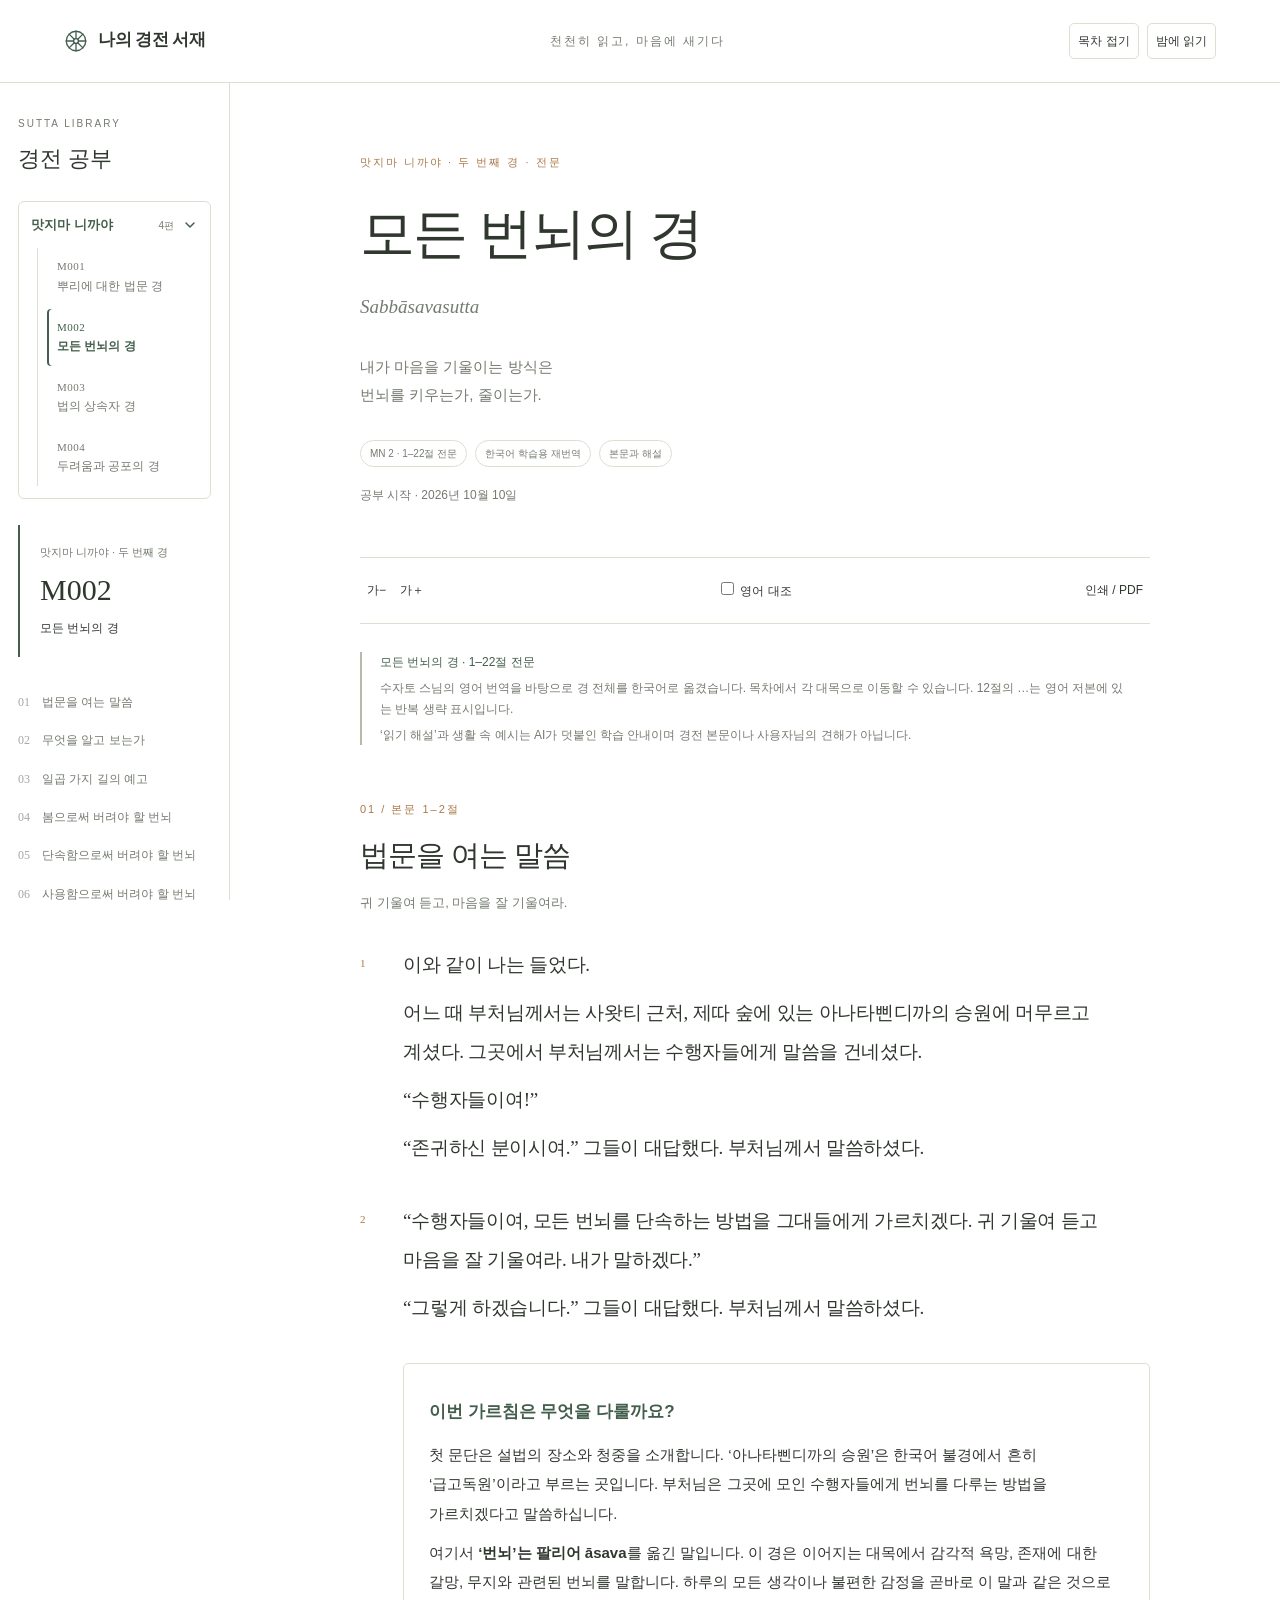
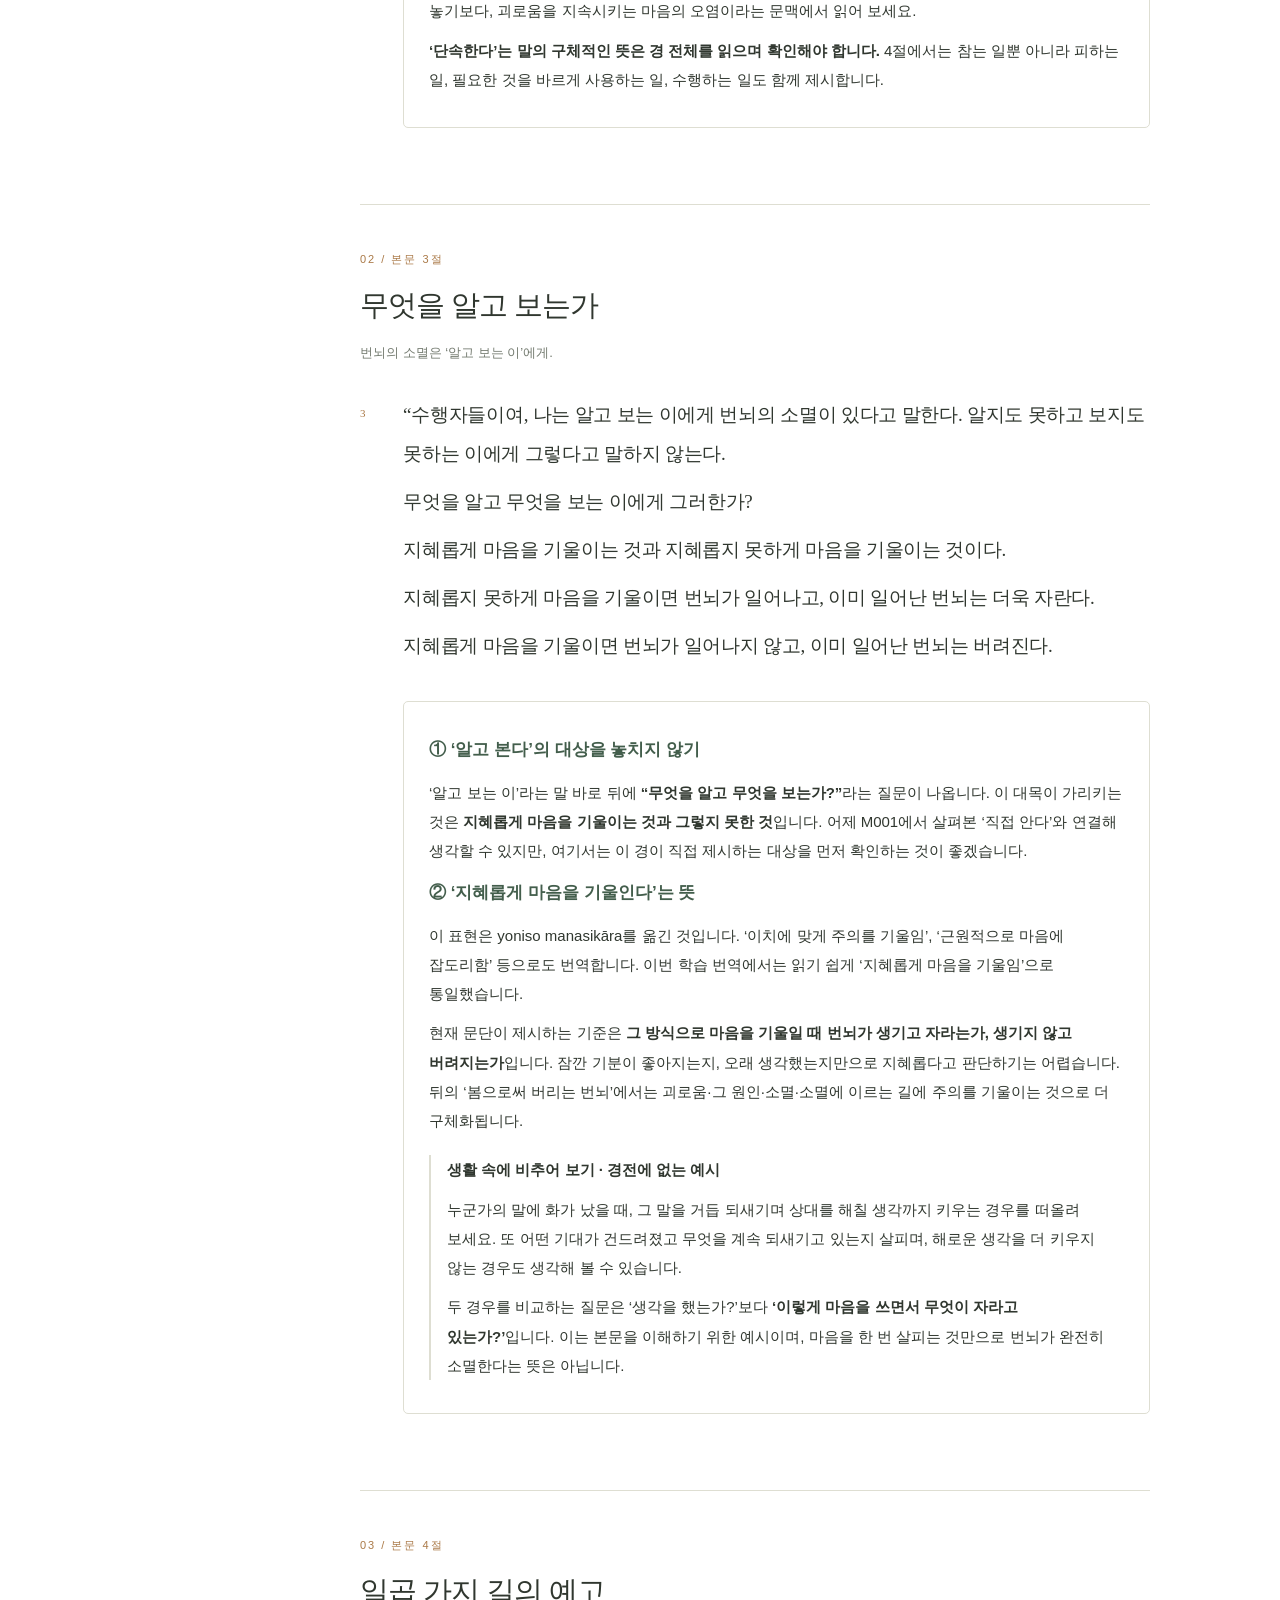
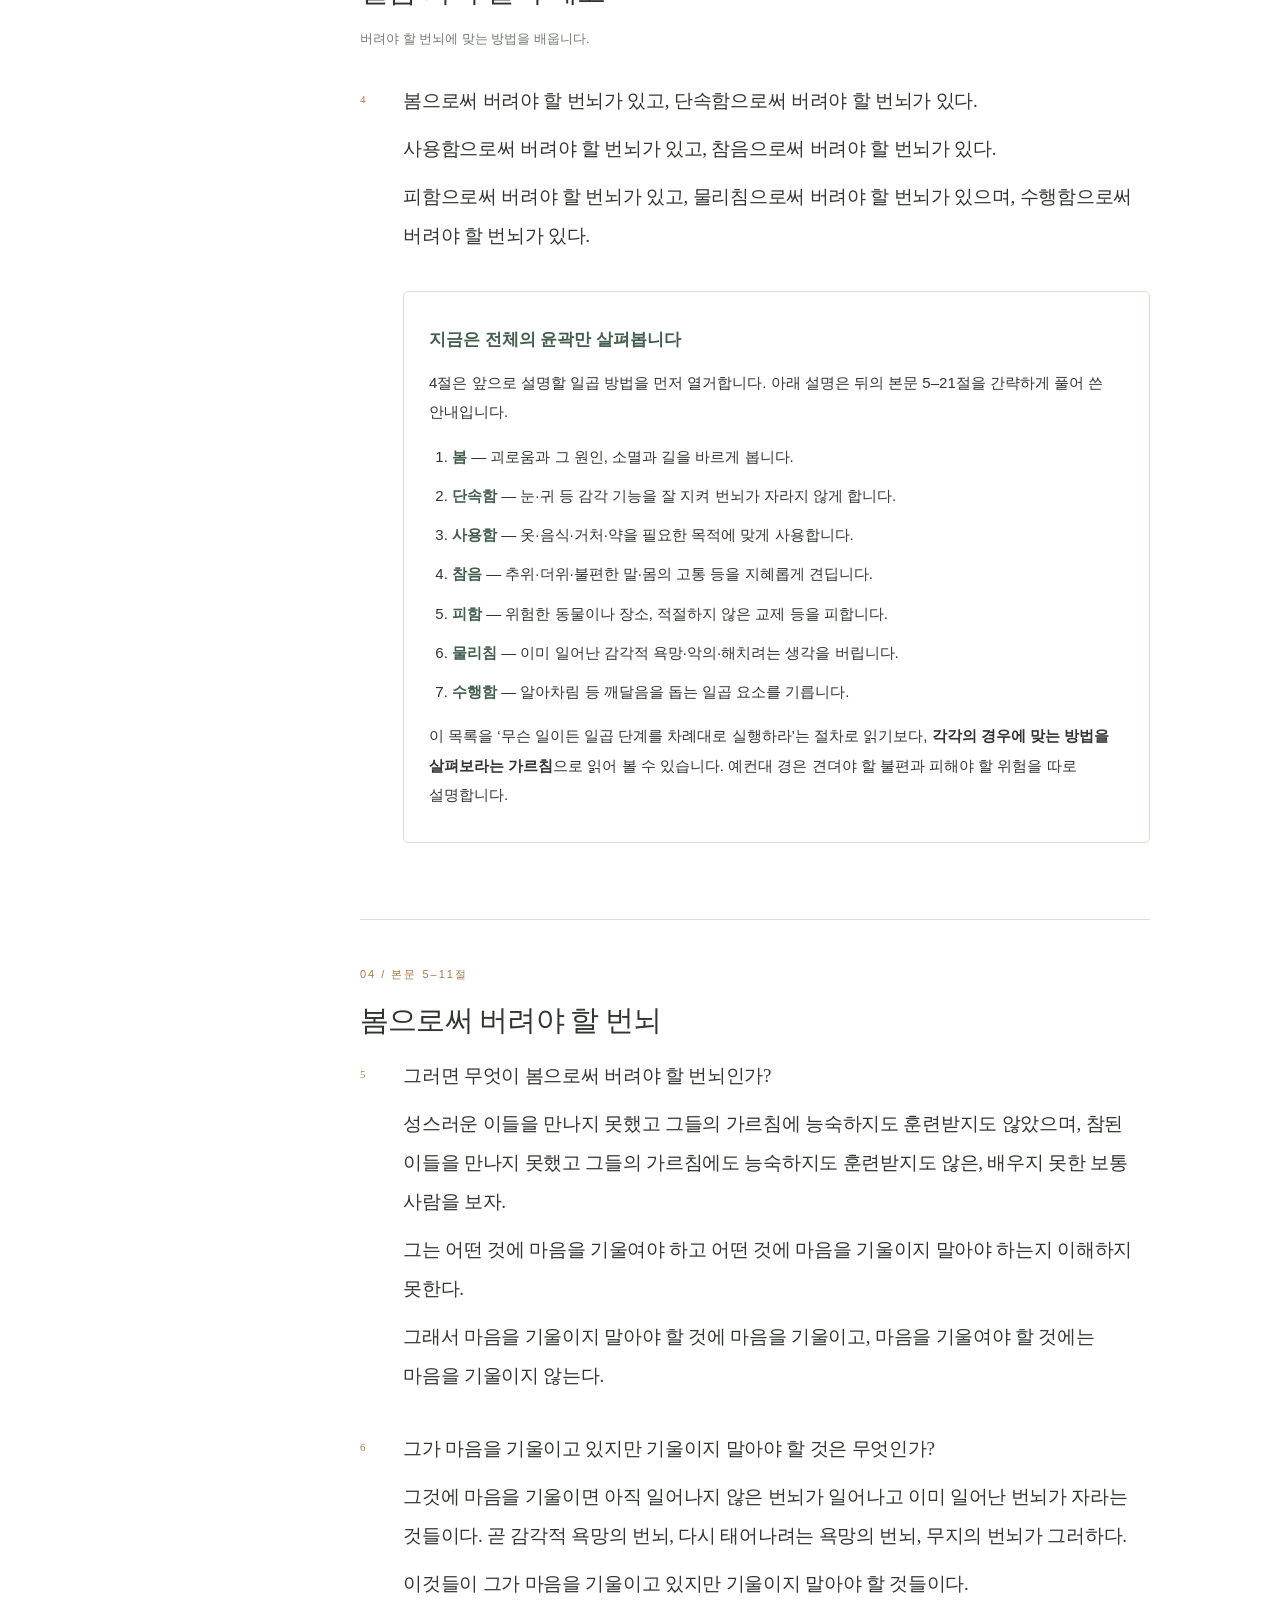
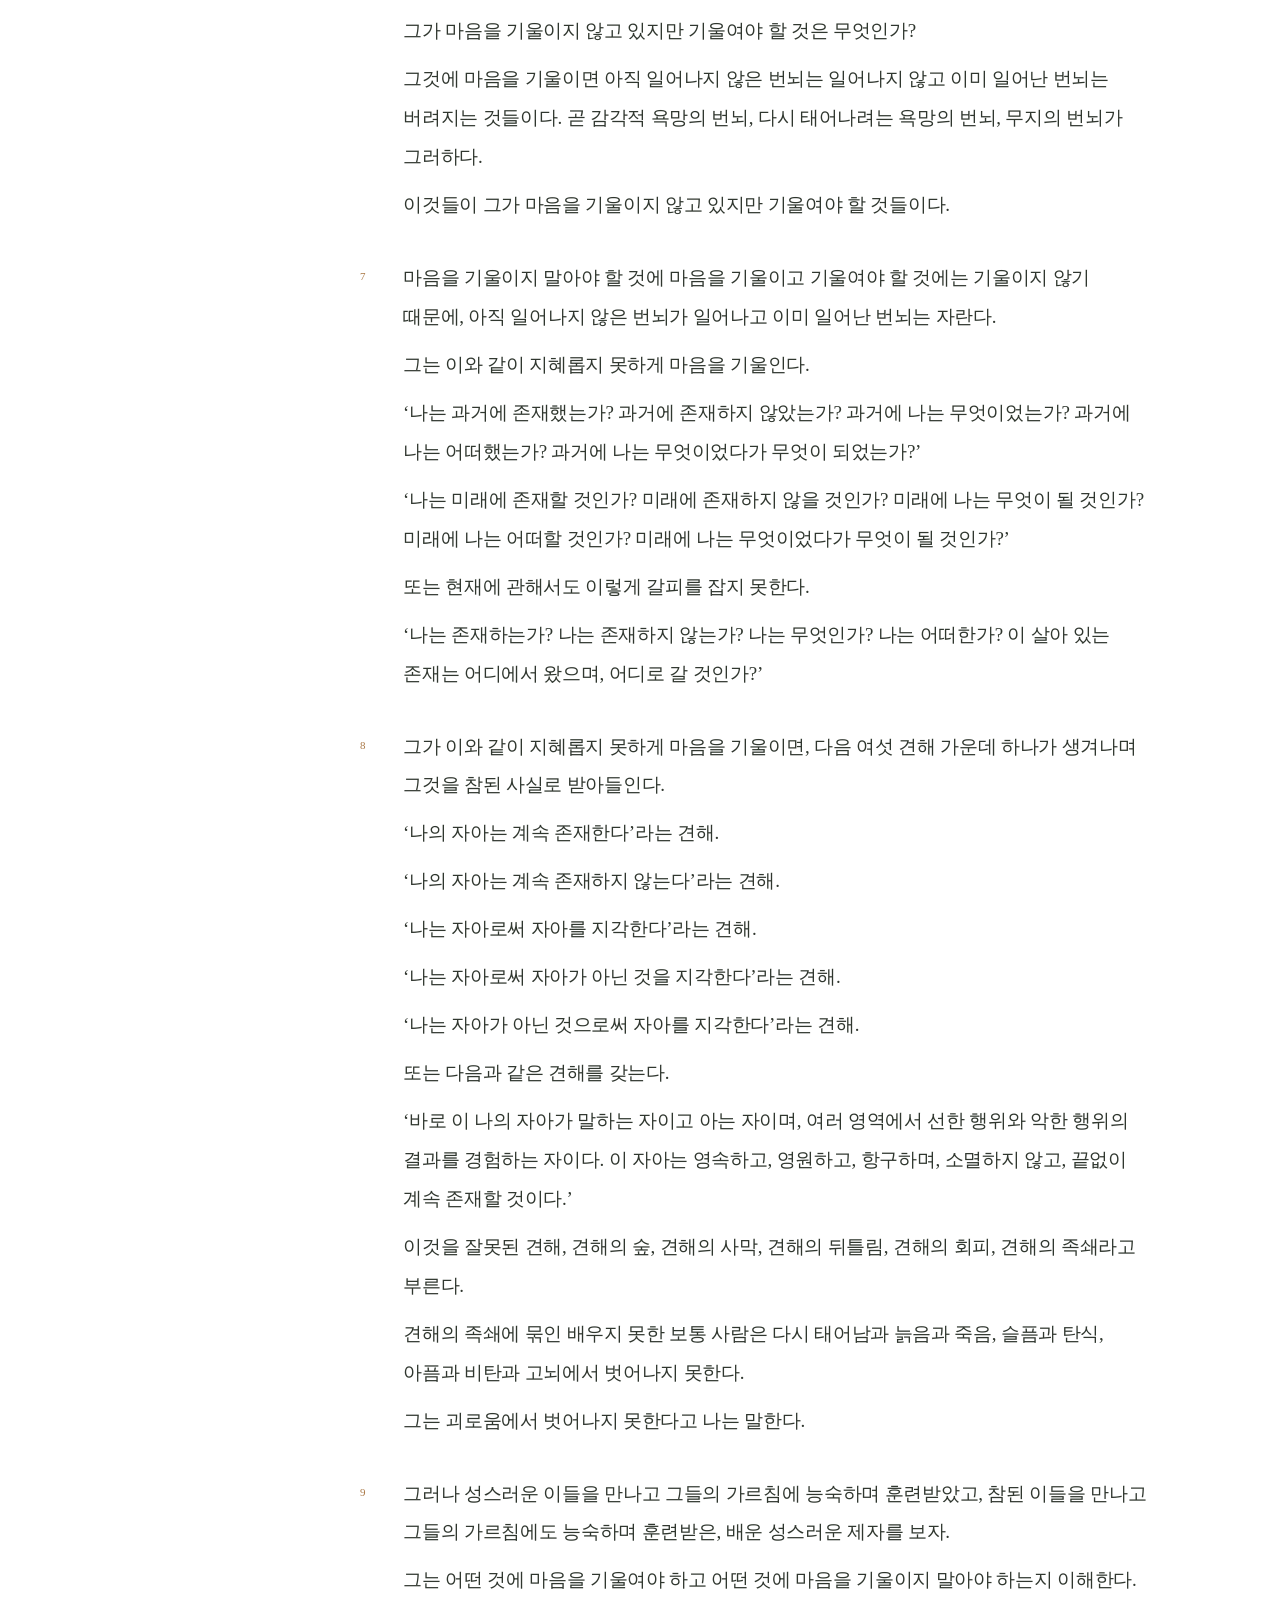
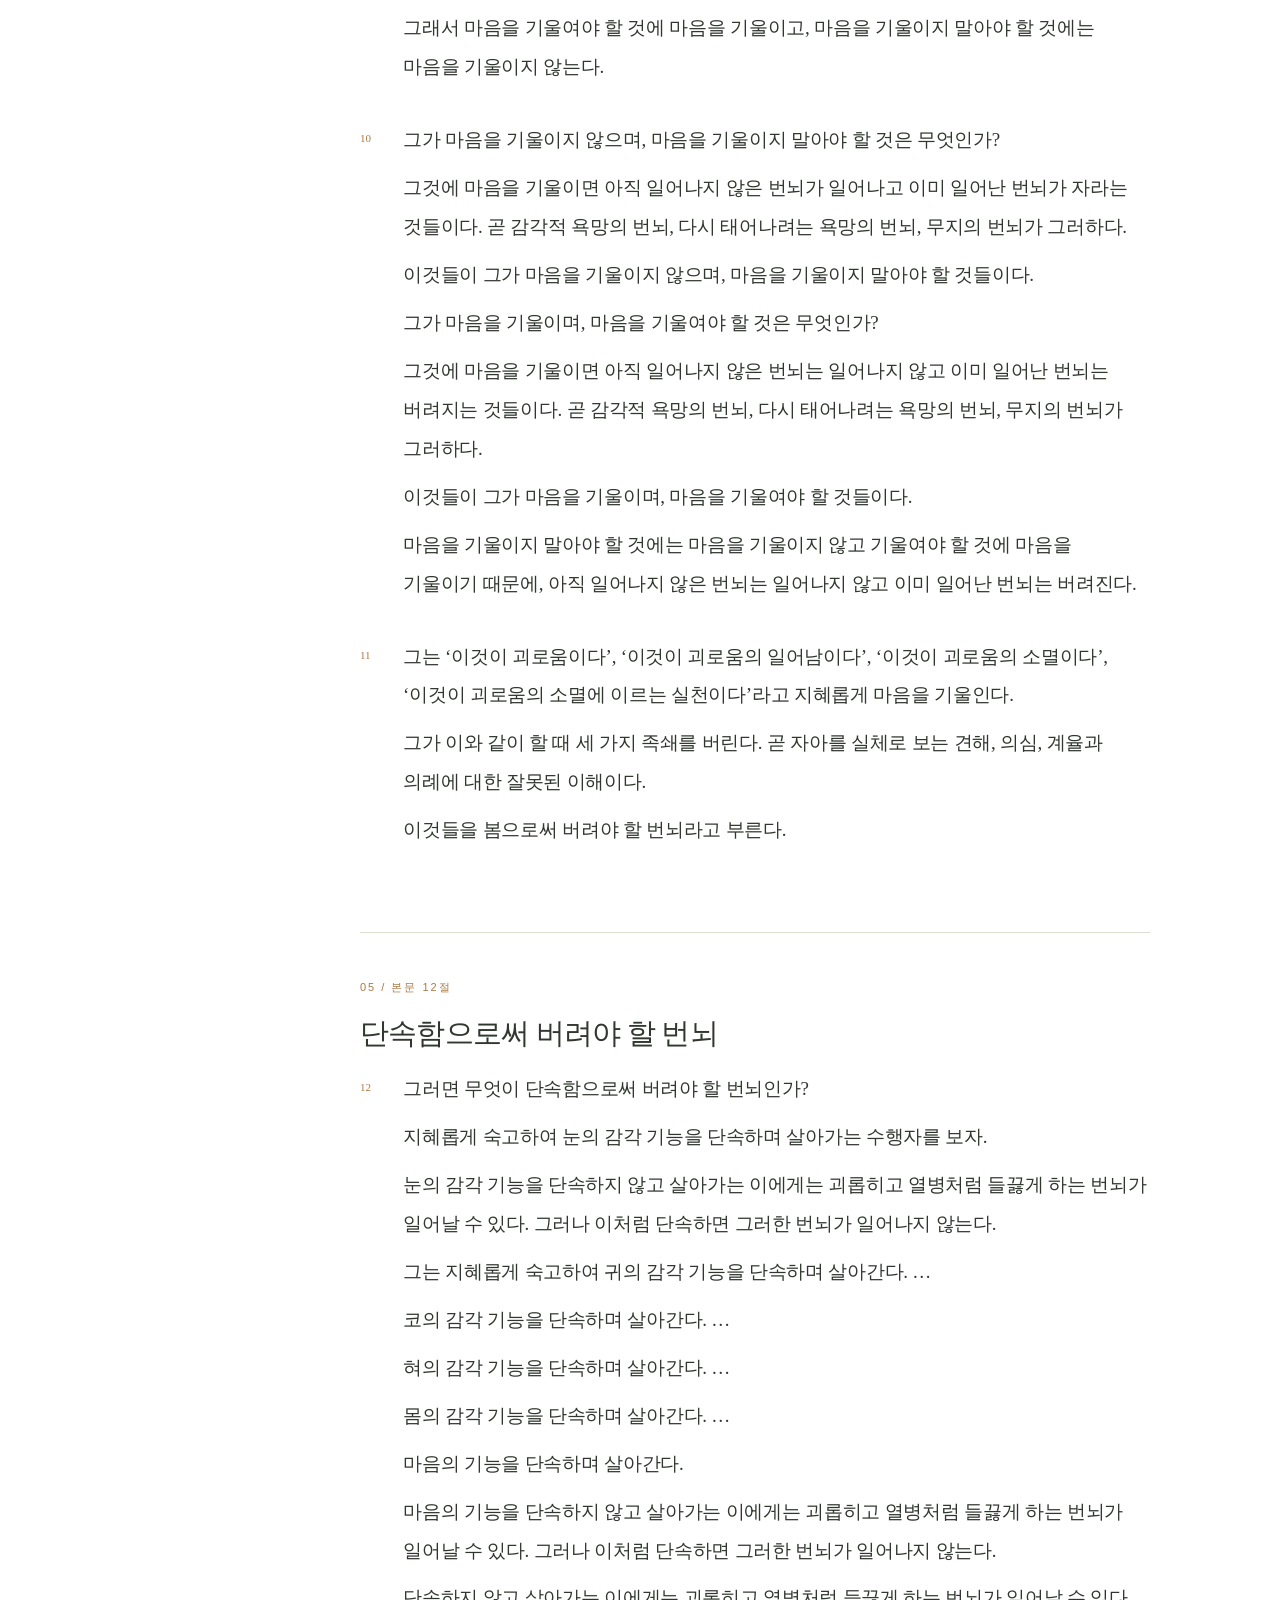
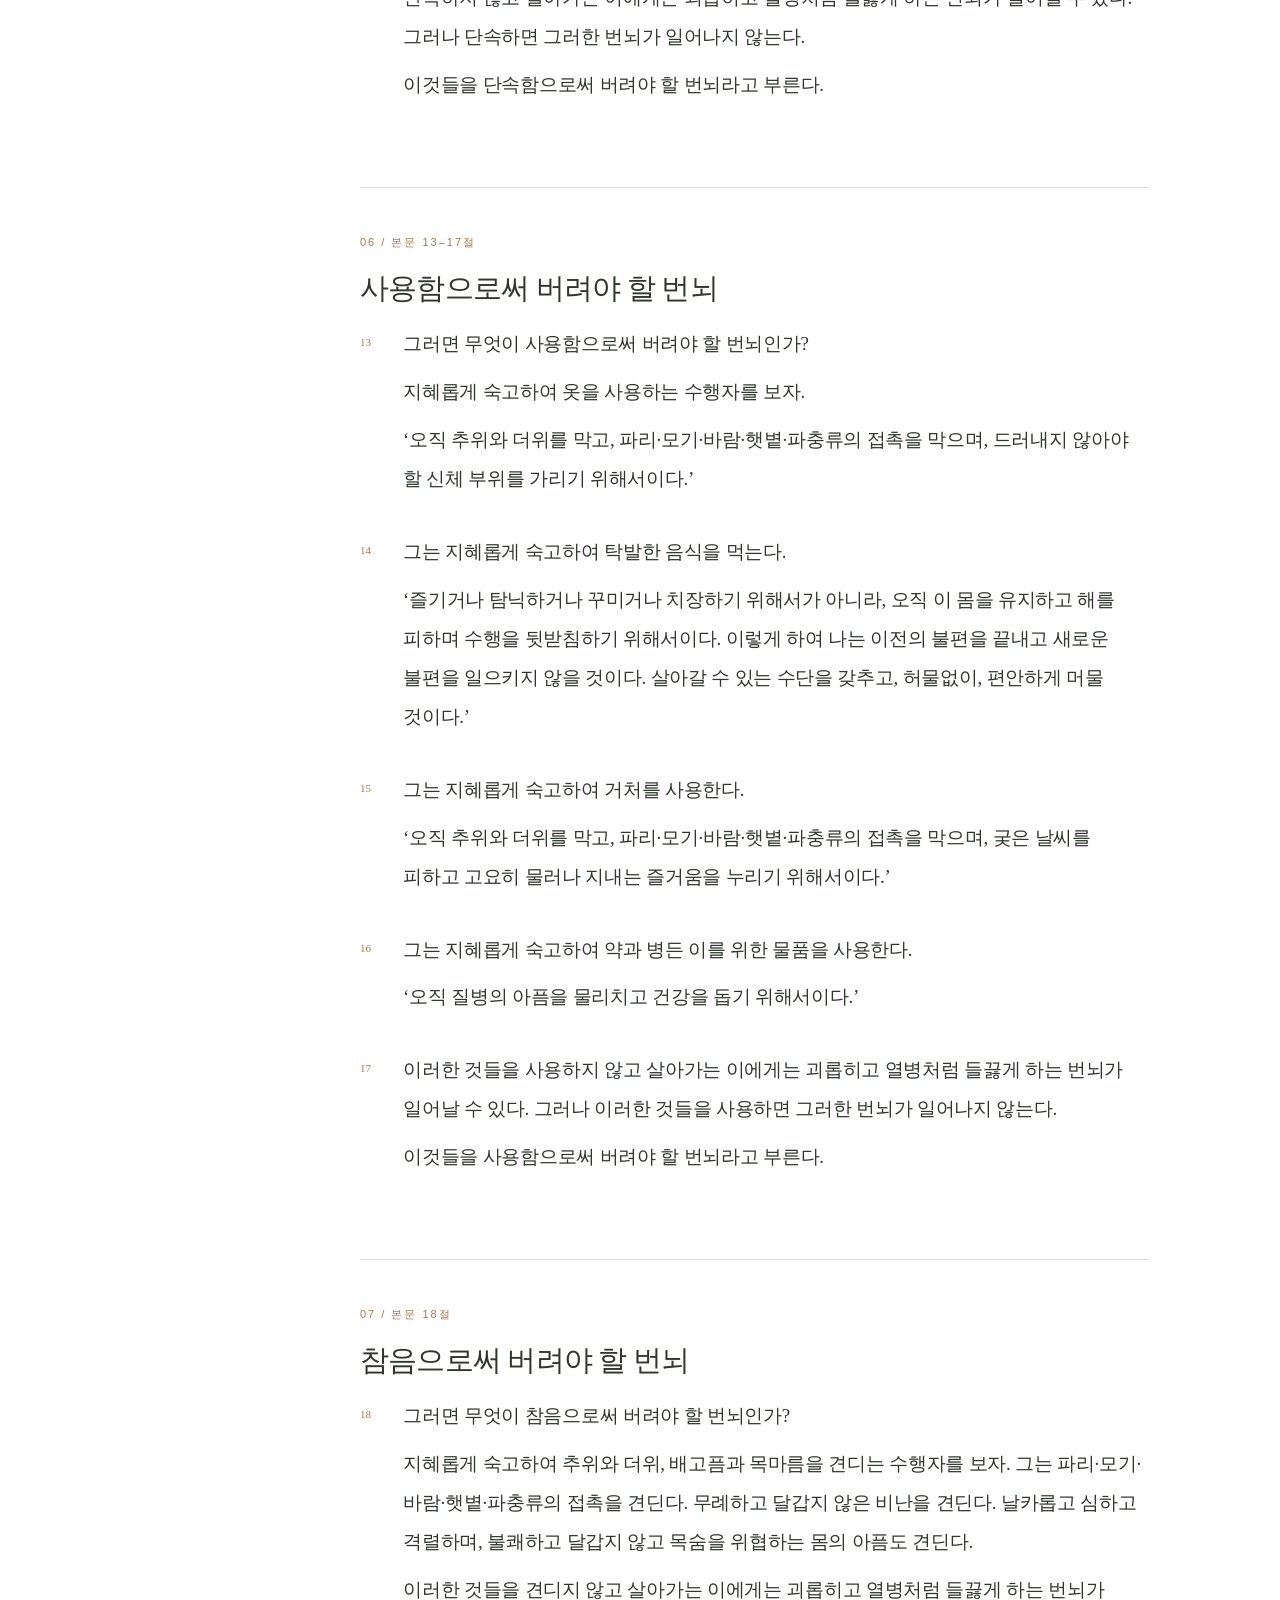
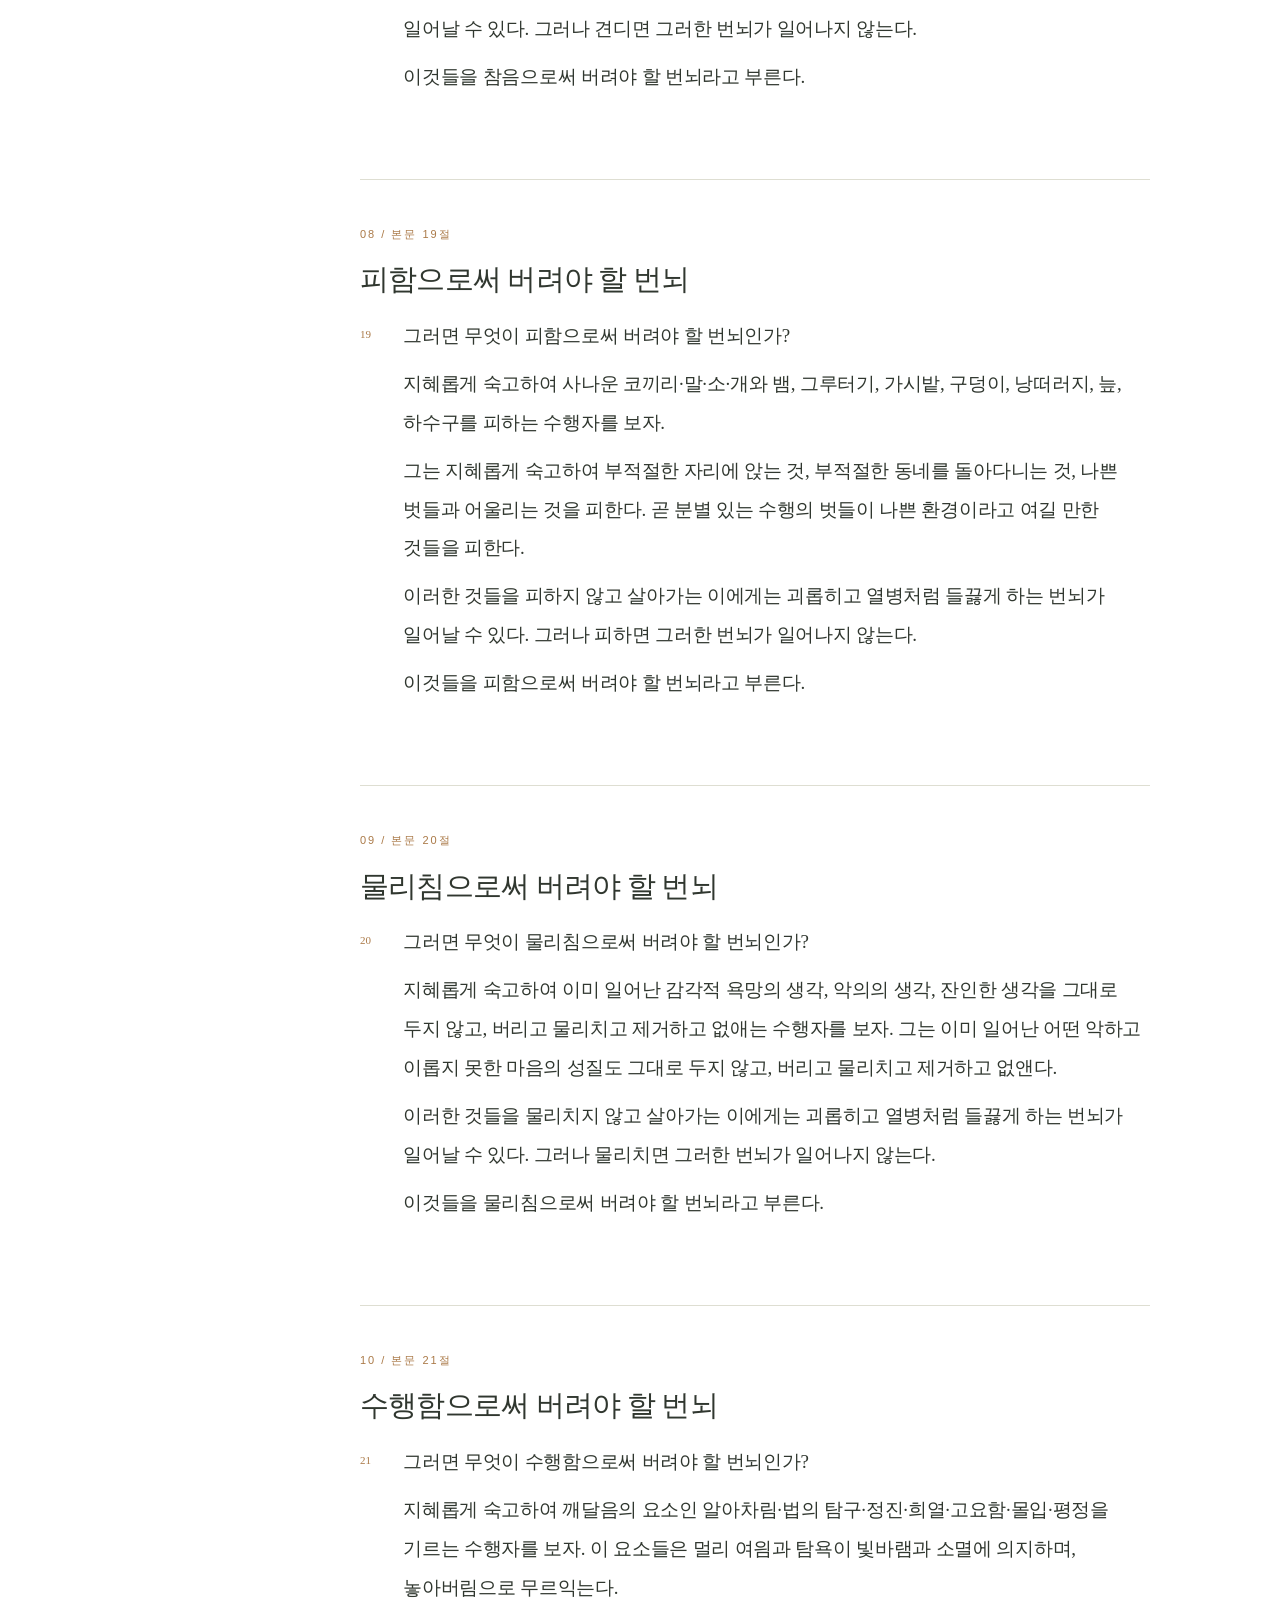
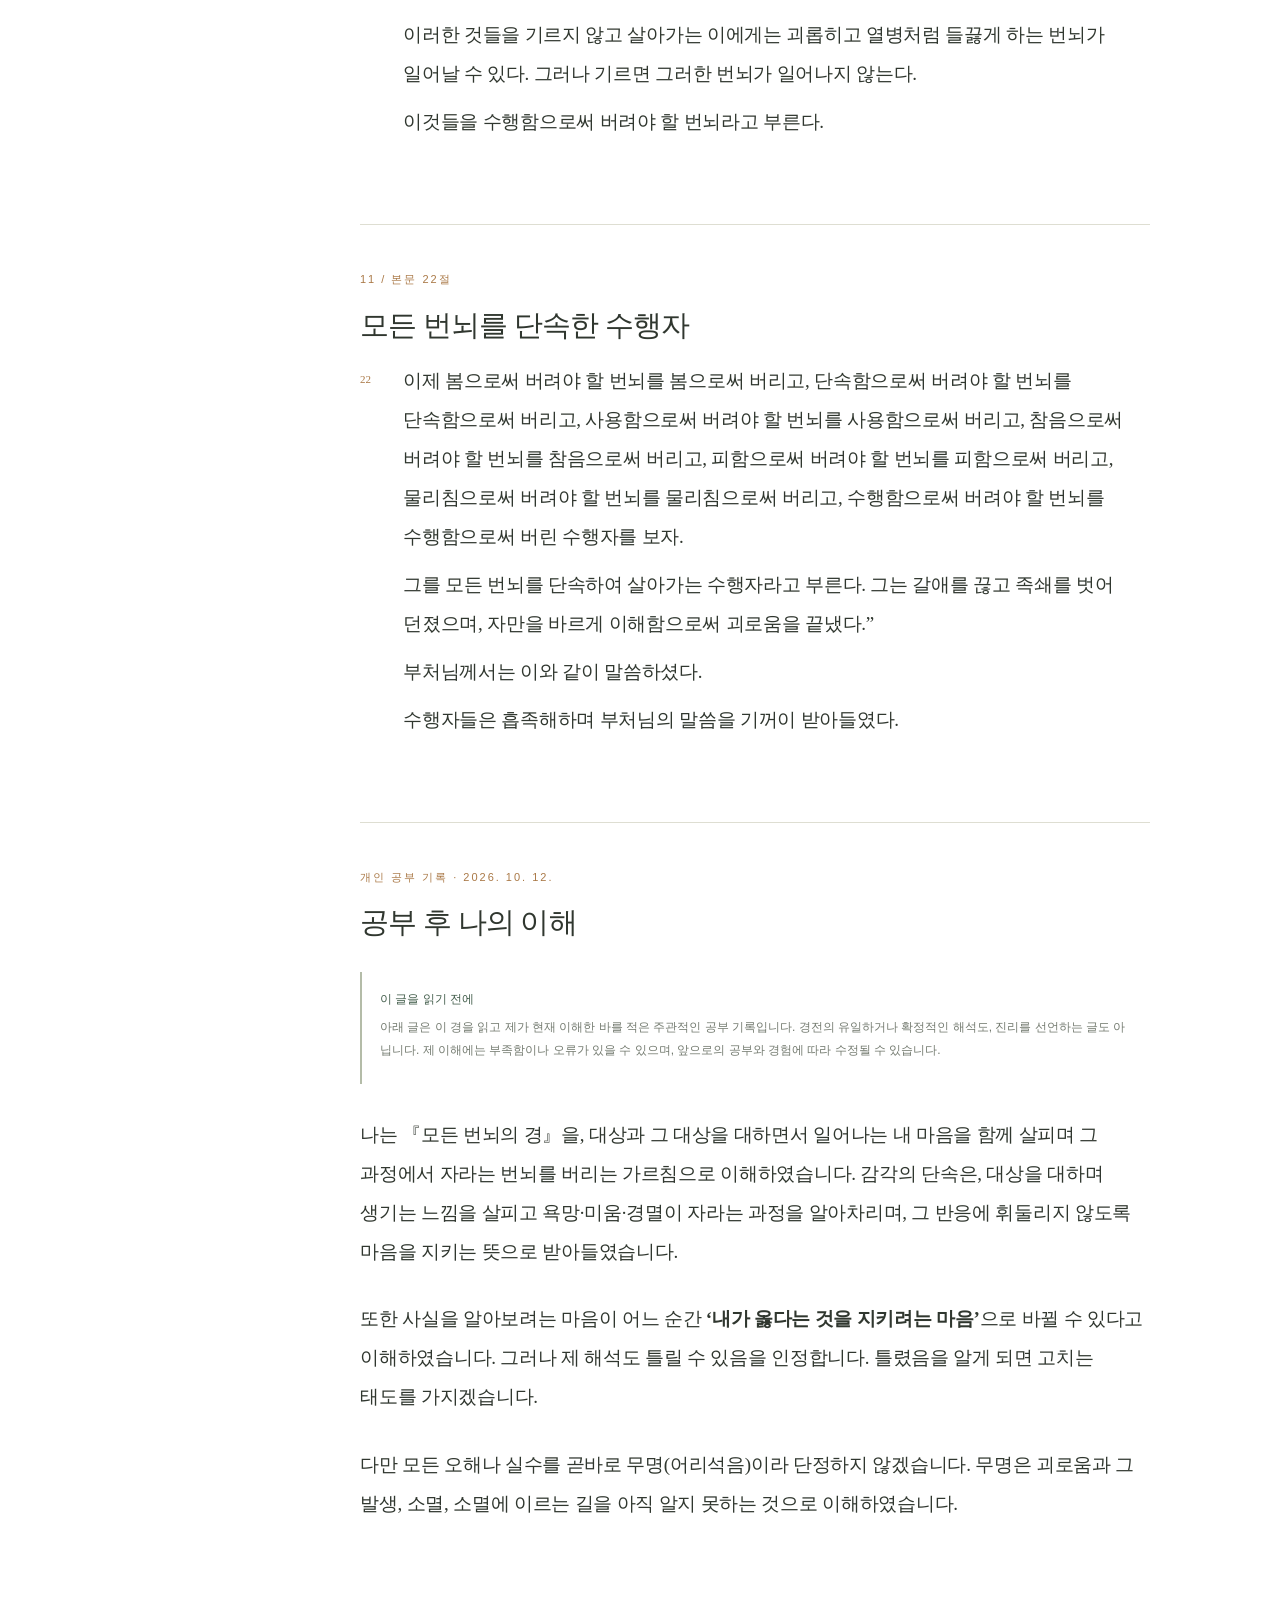
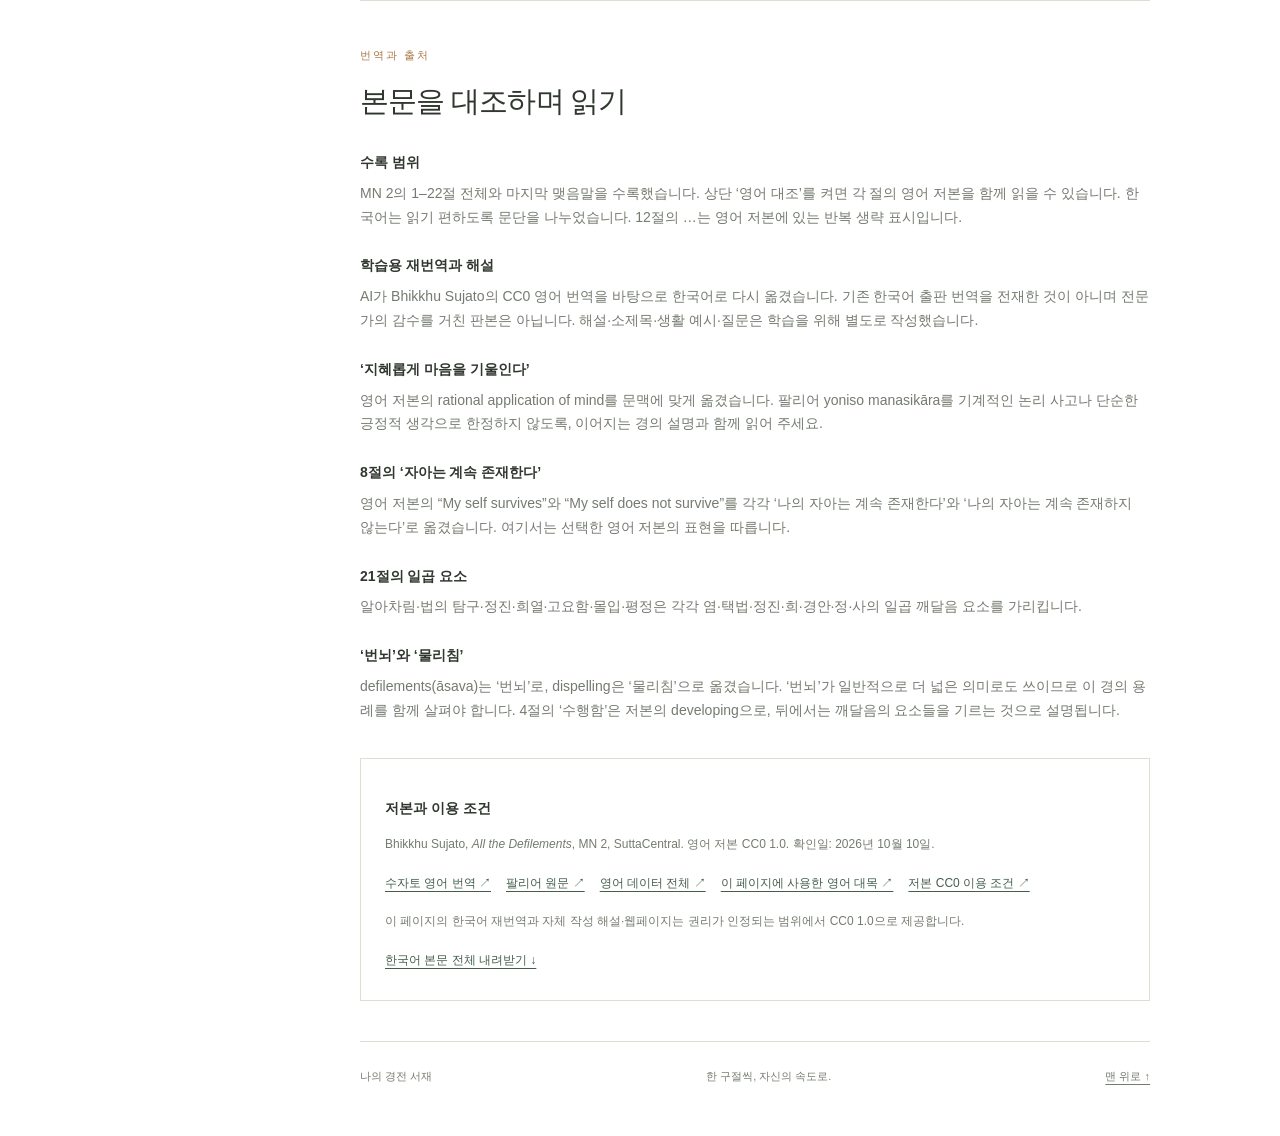
==== mn2.html @ 56d4792f "Dock sidebar to left edge and preserve collapse state" ====
<!doctype html>
<html lang="ko"><head><meta charset="utf-8"><meta name="viewport" content="width=device-width,initial-scale=1">
<meta name="description" content="맛지마 니까야 M002 모든 번뇌의 경, 1–22절 전문. 한국어 학습용 재번역, 영어 대조, 구절 해설.">
<title>모든 번뇌의 경 · 전문 · 나의 경전 서재</title><link rel="stylesheet" href="style.css?v=20261012-white"><link rel="stylesheet" href="library.css?v=20261012-sidebar-edge">
<style>
.commentary{margin:26px 0 28px 43px;padding:23px 25px;background:var(--paper);border:1px solid var(--line);border-radius:5px;font-size:15px;line-height:1.95;word-break:keep-all;overflow-wrap:anywhere}.commentary .label{font-size:11px;letter-spacing:1px;color:var(--accent)}.commentary h3{font-size:17px;margin:8px 0 12px;color:var(--green)}.commentary p{margin:10px 0}.commentary ul,.commentary ol{padding-left:23px}.commentary li{margin:9px 0}.commentary .example{border-left:2px solid var(--line);padding-left:16px;margin-top:20px}.method-list{padding-left:23px}.method-list li{margin:10px 0}.method-list strong{color:var(--green)}.study-question{padding:22px 25px;border-left:2px solid var(--accent);background:var(--paper);font-size:17px;line-height:1.9;margin:25px 0}.next-reading{padding:22px;border:1px solid var(--line);border-radius:5px;margin:30px 0;font-size:14px}.next-reading p{margin:8px 0;color:var(--muted)}.next-reading a{color:var(--green)}.study-date{font-size:12px;color:var(--muted);margin-top:18px}
@media(max-width:700px){.commentary{margin-left:0;padding:19px;font-size:15px}.commentary h3{font-size:16px}.study-question{font-size:16px}.hero h1{font-size:40px}.hero .eyebrow{letter-spacing:1px}}
@media print{.commentary{margin-left:0;font-size:11pt}.reading-note{display:block}.next-reading{display:none}.commentary,.study-question{background:white}.chapter{break-before:auto}.english{font-size:10pt}}
@media(min-width:701px){aside{max-height:calc(100dvh - 25px);overflow-y:auto;scrollbar-width:thin;padding-bottom:20px}}
.personal-reflection{margin-top:28px}.personal-reflection .korean p{margin-bottom:1.5em}.reflection-notice{margin:24px 0 32px;padding:16px 18px;background:var(--paper);line-height:1.9}@media print{.reflection-notice{display:block!important}.personal-reflection{break-before:page}}</style></head>
<body><a class="skip" href="#reading">본문으로 이동</a><div id="progress" aria-hidden="true"></div>
<header><a class="brand" href="index.html"><svg class="brand-mark" xmlns="http://www.w3.org/2000/svg" viewBox="0 0 32 32" width="24" height="24" aria-hidden="true" focusable="false"><g fill="none" stroke="currentColor" stroke-width="1.75" stroke-linecap="round" stroke-linejoin="round"><circle cx="16" cy="16" r="13"/><path d="M16 12.75L16 3"/><path d="M18.298097 13.701903L25.192388 6.807612"/><path d="M19.25 16L29 16"/><path d="M18.298097 18.298097L25.192388 25.192388"/><path d="M16 19.25L16 29"/><path d="M13.701903 18.298097L6.807612 25.192388"/><path d="M12.75 16L3 16"/><path d="M13.701903 13.701903L6.807612 6.807612"/><circle cx="16" cy="16" r="3.25"/></g></svg><span class="brand-name">나의 경전 서재</span></a><span class="header-caption">천천히 읽고, 마음에 새기다</span><div class="header-actions"><button id="sidebar-toggle" aria-expanded="true" aria-controls="reader-sidebar">목차 접기</button><button id="theme" aria-label="어두운 화면으로 전환">밤에 읽기</button></div></header>
<div class="layout"><aside id="reader-sidebar"><div class="shelf-label">SUTTA LIBRARY</div><div class="shelf-title">경전 공부</div><!-- library:start --><div class="library-tree" role="navigation" aria-label="경전 선택"><details class="library-category" open><summary><span class="library-category-title">맛지마 니까야</span><span class="library-count">4편</span><svg class="library-chevron" viewBox="0 0 16 16" width="16" height="16" aria-hidden="true" focusable="false"><path d="m6 4 4 4-4 4" fill="none" stroke="currentColor" stroke-width="1.5" stroke-linecap="round" stroke-linejoin="round"/></svg></summary><div class="library-books"><a class="library-book" href="index.html"><span class="library-code">M001</span><span class="library-book-title">뿌리에 대한 법문 경</span></a><a class="library-book" href="mn2.html" aria-current="page"><span class="library-code">M002</span><span class="library-book-title">모든 번뇌의 경</span></a><a class="library-book" href="mn3.html"><span class="library-code">M003</span><span class="library-book-title">법의 상속자 경</span></a><a class="library-book" href="mn4.html"><span class="library-code">M004</span><span class="library-book-title">두려움과 공포의 경</span></a></div></details></div><!-- library:end --><div class="book-card"><span>맛지마 니까야 · 두 번째 경</span><strong>M002</strong><p>모든 번뇌의 경</p></div>
<nav aria-label="본문 목차"><a href="#opening"><span>01</span>법문을 여는 말씀</a><a href="#attention"><span>02</span>무엇을 알고 보는가</a><a href="#methods"><span>03</span>일곱 가지 길의 예고</a><a href="#seeing"><span>04</span>봄으로써 버려야 할 번뇌</a><a href="#restraint"><span>05</span>단속함으로써 버려야 할 번뇌</a><a href="#using"><span>06</span>사용함으로써 버려야 할 번뇌</a><a href="#enduring"><span>07</span>참음으로써 버려야 할 번뇌</a><a href="#avoiding"><span>08</span>피함으로써 버려야 할 번뇌</a><a href="#dispelling"><span>09</span>물리침으로써 버려야 할 번뇌</a><a href="#developing"><span>10</span>수행함으로써 버려야 할 번뇌</a><a href="#conclusion"><span>11</span>모든 번뇌를 단속한 수행자</a><a href="#my-understanding"><span>12</span>공부 후 나의 이해</a></nav><a class="source-nav" href="#translation">번역과 출처 ↗</a></aside>
<main id="top"><div class="hero"><div class="eyebrow">맛지마 니까야 · 두 번째 경 · 전문</div><h1>모든 번뇌의 경</h1><p class="pali" lang="pi">Sabbāsavasutta</p><p class="intro">내가 마음을 기울이는 방식은<br>번뇌를 키우는가, 줄이는가.</p><div class="hero-meta"><span>MN 2 · 1–22절 전문</span><span>한국어 학습용 재번역</span><span>본문과 해설</span></div><p class="study-date">공부 시작 · 2026년 10월 10일</p></div>
<div class="toolbar" aria-label="읽기 설정"><div><button id="smaller" aria-label="글자 작게">가−</button><button id="larger" aria-label="글자 크게">가＋</button></div><label><input id="english-toggle" type="checkbox"> 영어 대조</label><button id="print">인쇄 / PDF</button></div>
<div class="reading-note"><strong>모든 번뇌의 경 · 1–22절 전문</strong><p>수자토 스님의 영어 번역을 바탕으로 경 전체를 한국어로 옮겼습니다. 목차에서 각 대목으로 이동할 수 있습니다. 12절의 …는 영어 저본에 있는 반복 생략 표시입니다.</p><p>‘읽기 해설’과 생활 속 예시는 AI가 덧붙인 학습 안내이며 경전 본문이나 사용자님의 견해가 아닙니다.</p></div>
<div id="reading">
<section id="opening" class="chapter"><div class="chapter-label">01 / 본문 1–2절</div><h2>법문을 여는 말씀</h2><p class="chapter-sub">귀 기울여 듣고, 마음을 잘 기울여라.</p><article id="p1" class="verse"><a class="number" href="#p1" aria-label="1절 링크">1</a><div><div class="korean"><p>이와 같이 나는 들었다.</p><p>어느 때 부처님께서는 사왓티 근처, 제따 숲에 있는 아나타삔디까의 승원에 머무르고 계셨다. 그곳에서 부처님께서는 수행자들에게 말씀을 건네셨다.</p><p>“수행자들이여!”</p><p>“존귀하신 분이시여.” 그들이 대답했다. 부처님께서 말씀하셨다.</p></div><p class="english" lang="en">So I have heard. At one time the Buddha was staying near Sāvatthī in Jeta’s Grove, Anāthapiṇḍika’s monastery. There the Buddha addressed the mendicants, “Mendicants!” “Venerable sir,” they replied. The Buddha said this:</p></div></article><article id="p2" class="verse"><a class="number" href="#p2" aria-label="2절 링크">2</a><div><div class="korean"><p>“수행자들이여, 모든 번뇌를 단속하는 방법을 그대들에게 가르치겠다. 귀 기울여 듣고 마음을 잘 기울여라. 내가 말하겠다.”</p><p>“그렇게 하겠습니다.” 그들이 대답했다. 부처님께서 말씀하셨다.</p></div><p class="english" lang="en">“Mendicants, I will teach you the explanation of the restraint of all defilements. Listen and apply your mind well, I will speak.” “Yes, sir,” they replied. The Buddha said this:</p></div></article>
<div class="commentary"><h3>이번 가르침은 무엇을 다룰까요?</h3><p>첫 문단은 설법의 장소와 청중을 소개합니다. ‘아나타삔디까의 승원’은 한국어 불경에서 흔히 ‘급고독원’이라고 부르는 곳입니다. 부처님은 그곳에 모인 수행자들에게 번뇌를 다루는 방법을 가르치겠다고 말씀하십니다.</p><p>여기서 <strong>‘번뇌’는 팔리어 āsava</strong>를 옮긴 말입니다. 이 경은 이어지는 대목에서 감각적 욕망, 존재에 대한 갈망, 무지와 관련된 번뇌를 말합니다. 하루의 모든 생각이나 불편한 감정을 곧바로 이 말과 같은 것으로 놓기보다, 괴로움을 지속시키는 마음의 오염이라는 문맥에서 읽어 보세요.</p><p><strong>‘단속한다’는 말의 구체적인 뜻은 경 전체를 읽으며 확인해야 합니다.</strong> 4절에서는 참는 일뿐 아니라 피하는 일, 필요한 것을 바르게 사용하는 일, 수행하는 일도 함께 제시합니다.</p></div></section>
<section id="attention" class="chapter"><div class="chapter-label">02 / 본문 3절</div><h2>무엇을 알고 보는가</h2><p class="chapter-sub">번뇌의 소멸은 ‘알고 보는 이’에게.</p><article id="p3" class="verse"><a class="number" href="#p3" aria-label="3절 링크">3</a><div><div class="korean"><p>“수행자들이여, 나는 알고 보는 이에게 번뇌의 소멸이 있다고 말한다. 알지도 못하고 보지도 못하는 이에게 그렇다고 말하지 않는다.</p><p>무엇을 알고 무엇을 보는 이에게 그러한가?</p><p>지혜롭게 마음을 기울이는 것과 지혜롭지 못하게 마음을 기울이는 것이다.</p><p>지혜롭지 못하게 마음을 기울이면 번뇌가 일어나고, 이미 일어난 번뇌는 더욱 자란다.</p><p>지혜롭게 마음을 기울이면 번뇌가 일어나지 않고, 이미 일어난 번뇌는 버려진다.</p></div><p class="english" lang="en">“Mendicants, I say that the ending of defilements is for one who knows and sees, not for one who does not know or see. For one who knows and sees what? Rational application of mind and irrational application of mind. When you apply the mind irrationally, defilements arise, and once arisen they grow. When you apply the mind rationally, defilements don’t arise, and those that have already arisen are given up.</p></div></article>
<div class="commentary"><h3>① ‘알고 본다’의 대상을 놓치지 않기</h3><p>‘알고 보는 이’라는 말 바로 뒤에 <strong>“무엇을 알고 무엇을 보는가?”</strong>라는 질문이 나옵니다. 이 대목이 가리키는 것은 <strong>지혜롭게 마음을 기울이는 것과 그렇지 못한 것</strong>입니다. 어제 M001에서 살펴본 ‘직접 안다’와 연결해 생각할 수 있지만, 여기서는 이 경이 직접 제시하는 대상을 먼저 확인하는 것이 좋겠습니다.</p><h3>② ‘지혜롭게 마음을 기울인다’는 뜻</h3><p>이 표현은 <span lang="pi">yoniso manasikāra</span>를 옮긴 것입니다. ‘이치에 맞게 주의를 기울임’, ‘근원적으로 마음에 잡도리함’ 등으로도 번역합니다. 이번 학습 번역에서는 읽기 쉽게 ‘지혜롭게 마음을 기울임’으로 통일했습니다.</p><p>현재 문단이 제시하는 기준은 <strong>그 방식으로 마음을 기울일 때 번뇌가 생기고 자라는가, 생기지 않고 버려지는가</strong>입니다. 잠깐 기분이 좋아지는지, 오래 생각했는지만으로 지혜롭다고 판단하기는 어렵습니다. 뒤의 ‘봄으로써 버리는 번뇌’에서는 괴로움·그 원인·소멸·소멸에 이르는 길에 주의를 기울이는 것으로 더 구체화됩니다.</p><div class="example"><strong>생활 속에 비추어 보기 · 경전에 없는 예시</strong><p>누군가의 말에 화가 났을 때, 그 말을 거듭 되새기며 상대를 해칠 생각까지 키우는 경우를 떠올려 보세요. 또 어떤 기대가 건드려졌고 무엇을 계속 되새기고 있는지 살피며, 해로운 생각을 더 키우지 않는 경우도 생각해 볼 수 있습니다.</p><p>두 경우를 비교하는 질문은 ‘생각을 했는가?’보다 <strong>‘이렇게 마음을 쓰면서 무엇이 자라고 있는가?’</strong>입니다. 이는 본문을 이해하기 위한 예시이며, 마음을 한 번 살피는 것만으로 번뇌가 완전히 소멸한다는 뜻은 아닙니다.</p></div></div></section>
<section id="methods" class="chapter"><div class="chapter-label">03 / 본문 4절</div><h2>일곱 가지 길의 예고</h2><p class="chapter-sub">버려야 할 번뇌에 맞는 방법을 배웁니다.</p><article id="p4" class="verse"><a class="number" href="#p4" aria-label="4절 링크">4</a><div><div class="korean"><p>봄으로써 버려야 할 번뇌가 있고, 단속함으로써 버려야 할 번뇌가 있다.</p><p>사용함으로써 버려야 할 번뇌가 있고, 참음으로써 버려야 할 번뇌가 있다.</p><p>피함으로써 버려야 할 번뇌가 있고, 물리침으로써 버려야 할 번뇌가 있으며, 수행함으로써 버려야 할 번뇌가 있다.</p></div><p class="english" lang="en">Some defilements should be given up by seeing, some by restraint, some by using, some by enduring, some by avoiding, some by dispelling, and some by developing.</p></div></article>
<div class="commentary"><h3>지금은 전체의 윤곽만 살펴봅니다</h3><p>4절은 앞으로 설명할 일곱 방법을 먼저 열거합니다. 아래 설명은 뒤의 본문 5–21절을 간략하게 풀어 쓴 안내입니다.</p><ol class="method-list"><li><strong>봄</strong> — 괴로움과 그 원인, 소멸과 길을 바르게 봅니다.</li><li><strong>단속함</strong> — 눈·귀 등 감각 기능을 잘 지켜 번뇌가 자라지 않게 합니다.</li><li><strong>사용함</strong> — 옷·음식·거처·약을 필요한 목적에 맞게 사용합니다.</li><li><strong>참음</strong> — 추위·더위·불편한 말·몸의 고통 등을 지혜롭게 견딥니다.</li><li><strong>피함</strong> — 위험한 동물이나 장소, 적절하지 않은 교제 등을 피합니다.</li><li><strong>물리침</strong> — 이미 일어난 감각적 욕망·악의·해치려는 생각을 버립니다.</li><li><strong>수행함</strong> — 알아차림 등 깨달음을 돕는 일곱 요소를 기릅니다.</li></ol><p>이 목록을 ‘무슨 일이든 일곱 단계를 차례대로 실행하라’는 절차로 읽기보다, <strong>각각의 경우에 맞는 방법을 살펴보라는 가르침</strong>으로 읽어 볼 수 있습니다. 예컨대 경은 견뎌야 할 불편과 피해야 할 위험을 따로 설명합니다.</p></div></section>
<section id="seeing" class="chapter"><div class="chapter-label">04 / 본문 5–11절</div><h2>봄으로써 버려야 할 번뇌</h2><article id="p5" class="verse"><a class="number" href="#p5" aria-label="5절 링크">5</a><div><div class="korean"><p>그러면 무엇이 봄으로써 버려야 할 번뇌인가?</p><p>성스러운 이들을 만나지 못했고 그들의 가르침에 능숙하지도 훈련받지도 않았으며, 참된 이들을 만나지 못했고 그들의 가르침에도 능숙하지도 훈련받지도 않은, 배우지 못한 보통 사람을 보자.</p><p>그는 어떤 것에 마음을 기울여야 하고 어떤 것에 마음을 기울이지 말아야 하는지 이해하지 못한다.</p><p>그래서 마음을 기울이지 말아야 할 것에 마음을 기울이고, 마음을 기울여야 할 것에는 마음을 기울이지 않는다.</p></div><p class="english" lang="en">And what are the defilements that should be given up by seeing? Take an unlearned ordinary person who has not seen the noble ones, and is neither skilled nor trained in the teaching of the noble ones. They’ve not seen true persons, and are neither skilled nor trained in the teaching of the true persons. They don’t understand to which things they should apply the mind and to which things they should not apply the mind. So they apply the mind to things they shouldn’t and don’t apply the mind to things they should.</p></div></article><article id="p6" class="verse"><a class="number" href="#p6" aria-label="6절 링크">6</a><div><div class="korean"><p>그가 마음을 기울이고 있지만 기울이지 말아야 할 것은 무엇인가?</p><p>그것에 마음을 기울이면 아직 일어나지 않은 번뇌가 일어나고 이미 일어난 번뇌가 자라는 것들이다. 곧 감각적 욕망의 번뇌, 다시 태어나려는 욕망의 번뇌, 무지의 번뇌가 그러하다.</p><p>이것들이 그가 마음을 기울이고 있지만 기울이지 말아야 할 것들이다.</p><p>그가 마음을 기울이지 않고 있지만 기울여야 할 것은 무엇인가?</p><p>그것에 마음을 기울이면 아직 일어나지 않은 번뇌는 일어나지 않고 이미 일어난 번뇌는 버려지는 것들이다. 곧 감각적 욕망의 번뇌, 다시 태어나려는 욕망의 번뇌, 무지의 번뇌가 그러하다.</p><p>이것들이 그가 마음을 기울이지 않고 있지만 기울여야 할 것들이다.</p></div><p class="english" lang="en">And what are the things to which they apply the mind but should not? They are the things that, when the mind is applied to them, give rise to unarisen defilements and make arisen defilements grow: the defilements of sensual desire, desire to be reborn, and ignorance. These are the things to which they apply the mind but should not. And what are the things to which they do not apply the mind but should? They are the things that, when the mind is applied to them, do not give rise to unarisen defilements and give up arisen defilements: the defilements of sensual desire, desire to be reborn, and ignorance. These are the things to which they do not apply the mind but should.</p></div></article><article id="p7" class="verse"><a class="number" href="#p7" aria-label="7절 링크">7</a><div><div class="korean"><p>마음을 기울이지 말아야 할 것에 마음을 기울이고 기울여야 할 것에는 기울이지 않기 때문에, 아직 일어나지 않은 번뇌가 일어나고 이미 일어난 번뇌는 자란다.</p><p>그는 이와 같이 지혜롭지 못하게 마음을 기울인다.</p><p>‘나는 과거에 존재했는가? 과거에 존재하지 않았는가? 과거에 나는 무엇이었는가? 과거에 나는 어떠했는가? 과거에 나는 무엇이었다가 무엇이 되었는가?’</p><p>‘나는 미래에 존재할 것인가? 미래에 존재하지 않을 것인가? 미래에 나는 무엇이 될 것인가? 미래에 나는 어떠할 것인가? 미래에 나는 무엇이었다가 무엇이 될 것인가?’</p><p>또는 현재에 관해서도 이렇게 갈피를 잡지 못한다.</p><p>‘나는 존재하는가? 나는 존재하지 않는가? 나는 무엇인가? 나는 어떠한가? 이 살아 있는 존재는 어디에서 왔으며, 어디로 갈 것인가?’</p></div><p class="english" lang="en">Because of applying the mind to what they should not and not applying the mind to what they should, unarisen defilements arise and arisen defilements grow. This is how they apply the mind irrationally: ‘Did I exist in the past? Did I not exist in the past? What was I in the past? How was I in the past? After being what, what did I become in the past? Will I exist in the future? Will I not exist in the future? What will I be in the future? How will I be in the future? After being what, what will I become in the future?’ Or they are undecided about the present thus: ‘Am I? Am I not? What am I? How am I? This sentient being—where did it come from? And where will it go?’</p></div></article><article id="p8" class="verse"><a class="number" href="#p8" aria-label="8절 링크">8</a><div><div class="korean"><p>그가 이와 같이 지혜롭지 못하게 마음을 기울이면, 다음 여섯 견해 가운데 하나가 생겨나며 그것을 참된 사실로 받아들인다.</p><p>‘나의 자아는 계속 존재한다’라는 견해.</p><p>‘나의 자아는 계속 존재하지 않는다’라는 견해.</p><p>‘나는 자아로써 자아를 지각한다’라는 견해.</p><p>‘나는 자아로써 자아가 아닌 것을 지각한다’라는 견해.</p><p>‘나는 자아가 아닌 것으로써 자아를 지각한다’라는 견해.</p><p>또는 다음과 같은 견해를 갖는다.</p><p>‘바로 이 나의 자아가 말하는 자이고 아는 자이며, 여러 영역에서 선한 행위와 악한 행위의 결과를 경험하는 자이다. 이 자아는 영속하고, 영원하고, 항구하며, 소멸하지 않고, 끝없이 계속 존재할 것이다.’</p><p>이것을 잘못된 견해, 견해의 숲, 견해의 사막, 견해의 뒤틀림, 견해의 회피, 견해의 족쇄라고 부른다.</p><p>견해의 족쇄에 묶인 배우지 못한 보통 사람은 다시 태어남과 늙음과 죽음, 슬픔과 탄식, 아픔과 비탄과 고뇌에서 벗어나지 못한다.</p><p>그는 괴로움에서 벗어나지 못한다고 나는 말한다.</p></div><p class="english" lang="en">When they apply the mind irrationally in this way, one of the following six views arises in them and is taken as a genuine fact. The view: ‘My self survives.’ The view: ‘My self does not survive.’ The view: ‘I perceive the self with the self.’ The view: ‘I perceive what is not-self with the self.’ The view: ‘I perceive the self with what is not-self.’ Or they have such a view: ‘This self of mine is he, the one who speaks, the one who knows, who experiences the results of good and bad deeds in all the different realms. This self is permanent, everlasting, eternal, and imperishable, and will last forever and ever.’ This is called a misconception, the thicket of views, the desert of views, the twist of views, the dodge of views, the fetter of views. An unlearned ordinary person who is fettered by views is not freed from rebirth, old age, and death, from sorrow, lamentation, pain, sadness, and distress. They’re not freed from suffering, I say.</p></div></article><article id="p9" class="verse"><a class="number" href="#p9" aria-label="9절 링크">9</a><div><div class="korean"><p>그러나 성스러운 이들을 만나고 그들의 가르침에 능숙하며 훈련받았고, 참된 이들을 만나고 그들의 가르침에도 능숙하며 훈련받은, 배운 성스러운 제자를 보자.</p><p>그는 어떤 것에 마음을 기울여야 하고 어떤 것에 마음을 기울이지 말아야 하는지 이해한다.</p><p>그래서 마음을 기울여야 할 것에 마음을 기울이고, 마음을 기울이지 말아야 할 것에는 마음을 기울이지 않는다.</p></div><p class="english" lang="en"> But take a learned noble disciple who has seen the noble ones, and is skilled and trained in the teaching of the noble ones. They’ve seen true persons, and are skilled and trained in the teaching of the true persons. They understand to which things they should apply the mind and to which things they should not apply the mind. So they apply the mind to things they should and don’t apply the mind to things they shouldn’t.</p></div></article><article id="p10" class="verse"><a class="number" href="#p10" aria-label="10절 링크">10</a><div><div class="korean"><p>그가 마음을 기울이지 않으며, 마음을 기울이지 말아야 할 것은 무엇인가?</p><p>그것에 마음을 기울이면 아직 일어나지 않은 번뇌가 일어나고 이미 일어난 번뇌가 자라는 것들이다. 곧 감각적 욕망의 번뇌, 다시 태어나려는 욕망의 번뇌, 무지의 번뇌가 그러하다.</p><p>이것들이 그가 마음을 기울이지 않으며, 마음을 기울이지 말아야 할 것들이다.</p><p>그가 마음을 기울이며, 마음을 기울여야 할 것은 무엇인가?</p><p>그것에 마음을 기울이면 아직 일어나지 않은 번뇌는 일어나지 않고 이미 일어난 번뇌는 버려지는 것들이다. 곧 감각적 욕망의 번뇌, 다시 태어나려는 욕망의 번뇌, 무지의 번뇌가 그러하다.</p><p>이것들이 그가 마음을 기울이며, 마음을 기울여야 할 것들이다.</p><p>마음을 기울이지 말아야 할 것에는 마음을 기울이지 않고 기울여야 할 것에 마음을 기울이기 때문에, 아직 일어나지 않은 번뇌는 일어나지 않고 이미 일어난 번뇌는 버려진다.</p></div><p class="english" lang="en">And what are the things to which they don’t apply the mind and should not? They are the things that, when the mind is applied to them, give rise to unarisen defilements and make arisen defilements grow: the defilements of sensual desire, desire to be reborn, and ignorance. These are the things to which they don’t apply the mind and should not. And what are the things to which they do apply the mind and should? They are the things that, when the mind is applied to them, do not give rise to unarisen defilements and give up arisen defilements: the defilements of sensual desire, desire to be reborn, and ignorance. These are the things to which they do apply the mind and should. Because of not applying the mind to what they should not and applying the mind to what they should, unarisen defilements don’t arise and arisen defilements are given up.</p></div></article><article id="p11" class="verse"><a class="number" href="#p11" aria-label="11절 링크">11</a><div><div class="korean"><p>그는 ‘이것이 괴로움이다’, ‘이것이 괴로움의 일어남이다’, ‘이것이 괴로움의 소멸이다’, ‘이것이 괴로움의 소멸에 이르는 실천이다’라고 지혜롭게 마음을 기울인다.</p><p>그가 이와 같이 할 때 세 가지 족쇄를 버린다. 곧 자아를 실체로 보는 견해, 의심, 계율과 의례에 대한 잘못된 이해이다.</p><p>이것들을 봄으로써 버려야 할 번뇌라고 부른다.</p></div><p class="english" lang="en">They rationally apply the mind: ‘This is suffering’ … ‘This is the origin of suffering’ … ‘This is the cessation of suffering’ … ‘This is the practice that leads to the cessation of suffering’. And as they do so, they give up three fetters: substantialist view, doubt, and misapprehension of precepts and observances. These are called the defilements that should be given up by seeing.</p></div></article></section>
<section id="restraint" class="chapter"><div class="chapter-label">05 / 본문 12절</div><h2>단속함으로써 버려야 할 번뇌</h2><article id="p12" class="verse"><a class="number" href="#p12" aria-label="12절 링크">12</a><div><div class="korean"><p>그러면 무엇이 단속함으로써 버려야 할 번뇌인가?</p><p>지혜롭게 숙고하여 눈의 감각 기능을 단속하며 살아가는 수행자를 보자.</p><p>눈의 감각 기능을 단속하지 않고 살아가는 이에게는 괴롭히고 열병처럼 들끓게 하는 번뇌가 일어날 수 있다. 그러나 이처럼 단속하면 그러한 번뇌가 일어나지 않는다.</p><p>그는 지혜롭게 숙고하여 귀의 감각 기능을 단속하며 살아간다. …</p><p>코의 감각 기능을 단속하며 살아간다. …</p><p>혀의 감각 기능을 단속하며 살아간다. …</p><p>몸의 감각 기능을 단속하며 살아간다. …</p><p>마음의 기능을 단속하며 살아간다.</p><p>마음의 기능을 단속하지 않고 살아가는 이에게는 괴롭히고 열병처럼 들끓게 하는 번뇌가 일어날 수 있다. 그러나 이처럼 단속하면 그러한 번뇌가 일어나지 않는다.</p><p>단속하지 않고 살아가는 이에게는 괴롭히고 열병처럼 들끓게 하는 번뇌가 일어날 수 있다. 그러나 단속하면 그러한 번뇌가 일어나지 않는다.</p><p>이것들을 단속함으로써 버려야 할 번뇌라고 부른다.</p></div><p class="english" lang="en">And what are the defilements that should be given up by restraint? Take a mendicant who, reflecting rationally, lives restraining the eye faculty. For the distressing and feverish defilements that might arise in someone who lives without restraint of the eye faculty do not arise when there is such restraint. Reflecting rationally, they live restraining the ear faculty … the nose faculty … the tongue faculty … the body faculty … the mind faculty. For the distressing and feverish defilements that might arise in someone who lives without restraint of the mind faculty do not arise when there is such restraint. For the distressing and feverish defilements that might arise in someone who lives without restraint do not arise when there is such restraint. These are called the defilements that should be given up by restraint.</p></div></article></section>
<section id="using" class="chapter"><div class="chapter-label">06 / 본문 13–17절</div><h2>사용함으로써 버려야 할 번뇌</h2><article id="p13" class="verse"><a class="number" href="#p13" aria-label="13절 링크">13</a><div><div class="korean"><p>그러면 무엇이 사용함으로써 버려야 할 번뇌인가?</p><p>지혜롭게 숙고하여 옷을 사용하는 수행자를 보자.</p><p>‘오직 추위와 더위를 막고, 파리·모기·바람·햇볕·파충류의 접촉을 막으며, 드러내지 않아야 할 신체 부위를 가리기 위해서이다.’</p></div><p class="english" lang="en">And what are the defilements that should be given up by using? Take a mendicant who, reflecting rationally, makes use of robes: ‘Only for the sake of warding off cold and heat; for warding off the touch of flies, mosquitoes, wind, sun, and reptiles; and for covering up the private parts.’</p></div></article><article id="p14" class="verse"><a class="number" href="#p14" aria-label="14절 링크">14</a><div><div class="korean"><p>그는 지혜롭게 숙고하여 탁발한 음식을 먹는다.</p><p>‘즐기거나 탐닉하거나 꾸미거나 치장하기 위해서가 아니라, 오직 이 몸을 유지하고 해를 피하며 수행을 뒷받침하기 위해서이다. 이렇게 하여 나는 이전의 불편을 끝내고 새로운 불편을 일으키지 않을 것이다. 살아갈 수 있는 수단을 갖추고, 허물없이, 편안하게 머물 것이다.’</p></div><p class="english" lang="en">Reflecting rationally, they make use of almsfood: ‘Not for fun, indulgence, adornment, or decoration, but only to sustain this body, to avoid harm, and to support spiritual practice. In this way, I shall put an end to old discomfort and not give rise to new discomfort, and I will have the means to keep going, blamelessness, and a comfortable abiding.’</p></div></article><article id="p15" class="verse"><a class="number" href="#p15" aria-label="15절 링크">15</a><div><div class="korean"><p>그는 지혜롭게 숙고하여 거처를 사용한다.</p><p>‘오직 추위와 더위를 막고, 파리·모기·바람·햇볕·파충류의 접촉을 막으며, 궂은 날씨를 피하고 고요히 물러나 지내는 즐거움을 누리기 위해서이다.’</p></div><p class="english" lang="en">Reflecting rationally, they make use of lodgings: ‘Only for the sake of warding off cold and heat; for warding off the touch of flies, mosquitoes, wind, sun, and reptiles; to shelter from harsh weather and to enjoy retreat.’</p></div></article><article id="p16" class="verse"><a class="number" href="#p16" aria-label="16절 링크">16</a><div><div class="korean"><p>그는 지혜롭게 숙고하여 약과 병든 이를 위한 물품을 사용한다.</p><p>‘오직 질병의 아픔을 물리치고 건강을 돕기 위해서이다.’</p></div><p class="english" lang="en">Reflecting rationally, they make use of medicines and supplies for the sick: ‘Only for the sake of warding off the pains of illness and to promote good health.’</p></div></article><article id="p17" class="verse"><a class="number" href="#p17" aria-label="17절 링크">17</a><div><div class="korean"><p>이러한 것들을 사용하지 않고 살아가는 이에게는 괴롭히고 열병처럼 들끓게 하는 번뇌가 일어날 수 있다. 그러나 이러한 것들을 사용하면 그러한 번뇌가 일어나지 않는다.</p><p>이것들을 사용함으로써 버려야 할 번뇌라고 부른다.</p></div><p class="english" lang="en">For the distressing and feverish defilements that might arise in someone who lives without using these things do not arise when they are used. These are called the defilements that should be given up by using.</p></div></article></section>
<section id="enduring" class="chapter"><div class="chapter-label">07 / 본문 18절</div><h2>참음으로써 버려야 할 번뇌</h2><article id="p18" class="verse"><a class="number" href="#p18" aria-label="18절 링크">18</a><div><div class="korean"><p>그러면 무엇이 참음으로써 버려야 할 번뇌인가?</p><p>지혜롭게 숙고하여 추위와 더위, 배고픔과 목마름을 견디는 수행자를 보자. 그는 파리·모기·바람·햇볕·파충류의 접촉을 견딘다. 무례하고 달갑지 않은 비난을 견딘다. 날카롭고 심하고 격렬하며, 불쾌하고 달갑지 않고 목숨을 위협하는 몸의 아픔도 견딘다.</p><p>이러한 것들을 견디지 않고 살아가는 이에게는 괴롭히고 열병처럼 들끓게 하는 번뇌가 일어날 수 있다. 그러나 견디면 그러한 번뇌가 일어나지 않는다.</p><p>이것들을 참음으로써 버려야 할 번뇌라고 부른다.</p></div><p class="english" lang="en">And what are the defilements that should be given up by enduring? Take a mendicant who, reflecting rationally, endures cold, heat, hunger, and thirst. They endure the touch of flies, mosquitoes, wind, sun, and reptiles. They endure rude and unwelcome criticism. And they put up with physical pain—sharp, severe, acute, unpleasant, disagreeable, and life-threatening. For the distressing and feverish defilements that might arise in someone who lives without enduring these things do not arise when they are endured. These are called the defilements that should be given up by enduring.</p></div></article></section>
<section id="avoiding" class="chapter"><div class="chapter-label">08 / 본문 19절</div><h2>피함으로써 버려야 할 번뇌</h2><article id="p19" class="verse"><a class="number" href="#p19" aria-label="19절 링크">19</a><div><div class="korean"><p>그러면 무엇이 피함으로써 버려야 할 번뇌인가?</p><p>지혜롭게 숙고하여 사나운 코끼리·말·소·개와 뱀, 그루터기, 가시밭, 구덩이, 낭떠러지, 늪, 하수구를 피하는 수행자를 보자.</p><p>그는 지혜롭게 숙고하여 부적절한 자리에 앉는 것, 부적절한 동네를 돌아다니는 것, 나쁜 벗들과 어울리는 것을 피한다. 곧 분별 있는 수행의 벗들이 나쁜 환경이라고 여길 만한 것들을 피한다.</p><p>이러한 것들을 피하지 않고 살아가는 이에게는 괴롭히고 열병처럼 들끓게 하는 번뇌가 일어날 수 있다. 그러나 피하면 그러한 번뇌가 일어나지 않는다.</p><p>이것들을 피함으로써 버려야 할 번뇌라고 부른다.</p></div><p class="english" lang="en">And what are the defilements that should be given up by avoiding? Take a mendicant who, reflecting rationally, avoids a wild elephant, a wild horse, a wild ox, a wild dog, a snake, a stump, thorny ground, a pit, a cliff, a swamp, and a sewer. Reflecting rationally, they avoid sitting on inappropriate seats, walking in inappropriate neighborhoods, and mixing with bad friends—whatever sensible spiritual companions would believe to be a bad setting. For the distressing and feverish defilements that might arise in someone who lives without avoiding these things do not arise when they are avoided. These are called the defilements that should be given up by avoiding.</p></div></article></section>
<section id="dispelling" class="chapter"><div class="chapter-label">09 / 본문 20절</div><h2>물리침으로써 버려야 할 번뇌</h2><article id="p20" class="verse"><a class="number" href="#p20" aria-label="20절 링크">20</a><div><div class="korean"><p>그러면 무엇이 물리침으로써 버려야 할 번뇌인가?</p><p>지혜롭게 숙고하여 이미 일어난 감각적 욕망의 생각, 악의의 생각, 잔인한 생각을 그대로 두지 않고, 버리고 물리치고 제거하고 없애는 수행자를 보자. 그는 이미 일어난 어떤 악하고 이롭지 못한 마음의 성질도 그대로 두지 않고, 버리고 물리치고 제거하고 없앤다.</p><p>이러한 것들을 물리치지 않고 살아가는 이에게는 괴롭히고 열병처럼 들끓게 하는 번뇌가 일어날 수 있다. 그러나 물리치면 그러한 번뇌가 일어나지 않는다.</p><p>이것들을 물리침으로써 버려야 할 번뇌라고 부른다.</p></div><p class="english" lang="en">And what are the defilements that should be given up by dispelling? Take a mendicant who, reflecting rationally, doesn’t tolerate a sensual, malicious, or cruel thought that has arisen, but gives it up, dispels it, eliminates it, and obliterates it. They don’t tolerate any bad, unskillful qualities that have arisen, but give them up, dispel them, eliminate them, and obliterate them. For the distressing and feverish defilements that might arise in someone who lives without dispelling these things do not arise when they are dispelled. These are called the defilements that should be given up by dispelling.</p></div></article></section>
<section id="developing" class="chapter"><div class="chapter-label">10 / 본문 21절</div><h2>수행함으로써 버려야 할 번뇌</h2><article id="p21" class="verse"><a class="number" href="#p21" aria-label="21절 링크">21</a><div><div class="korean"><p>그러면 무엇이 수행함으로써 버려야 할 번뇌인가?</p><p>지혜롭게 숙고하여 깨달음의 요소인 알아차림·법의 탐구·정진·희열·고요함·몰입·평정을 기르는 수행자를 보자. 이 요소들은 멀리 여읨과 탐욕이 빛바램과 소멸에 의지하며, 놓아버림으로 무르익는다.</p><p>이러한 것들을 기르지 않고 살아가는 이에게는 괴롭히고 열병처럼 들끓게 하는 번뇌가 일어날 수 있다. 그러나 기르면 그러한 번뇌가 일어나지 않는다.</p><p>이것들을 수행함으로써 버려야 할 번뇌라고 부른다.</p></div><p class="english" lang="en">And what are the defilements that should be given up by developing? Take a mendicant who, reflecting rationally, develops the awakening factors of mindfulness, investigation of principles, energy, rapture, tranquility, immersion, and equanimity, which rely on seclusion, fading away, and cessation, and ripen as letting go. For the distressing and feverish defilements that might arise in someone who lives without developing these things do not arise when they are developed. These are called the defilements that should be given up by developing.</p></div></article></section>
<section id="conclusion" class="chapter"><div class="chapter-label">11 / 본문 22절</div><h2>모든 번뇌를 단속한 수행자</h2><article id="p22" class="verse"><a class="number" href="#p22" aria-label="22절 링크">22</a><div><div class="korean"><p>이제 봄으로써 버려야 할 번뇌를 봄으로써 버리고, 단속함으로써 버려야 할 번뇌를 단속함으로써 버리고, 사용함으로써 버려야 할 번뇌를 사용함으로써 버리고, 참음으로써 버려야 할 번뇌를 참음으로써 버리고, 피함으로써 버려야 할 번뇌를 피함으로써 버리고, 물리침으로써 버려야 할 번뇌를 물리침으로써 버리고, 수행함으로써 버려야 할 번뇌를 수행함으로써 버린 수행자를 보자.</p><p>그를 모든 번뇌를 단속하여 살아가는 수행자라고 부른다. 그는 갈애를 끊고 족쇄를 벗어 던졌으며, 자만을 바르게 이해함으로써 괴로움을 끝냈다.”</p><p>부처님께서는 이와 같이 말씀하셨다.</p><p>수행자들은 흡족해하며 부처님의 말씀을 기꺼이 받아들였다.</p></div><p class="english" lang="en">Now, take a mendicant who, by seeing, has given up the defilements that should be given up by seeing. By restraint, they’ve given up the defilements that should be given up by restraint. By using, they’ve given up the defilements that should be given up by using. By enduring, they’ve given up the defilements that should be given up by enduring. By avoiding, they’ve given up the defilements that should be given up by avoiding. By dispelling, they’ve given up the defilements that should be given up by dispelling. By developing, they’ve given up the defilements that should be given up by developing. They’re called a mendicant who lives having restrained all defilements, who has cut off craving, cast off the fetters, and by rightly comprehending conceit has made an end of suffering.” That is what the Buddha said. Satisfied, the mendicants approved what the Buddha said. </p></div></article></section>
<section id="my-understanding" class="chapter personal-reflection" aria-labelledby="my-understanding-title"><div class="chapter-label">개인 공부 기록 · 2026. 10. 12.</div><h2 id="my-understanding-title">공부 후 나의 이해</h2><div class="reading-note reflection-notice"><strong>이 글을 읽기 전에</strong><p>아래 글은 이 경을 읽고 제가 현재 이해한 바를 적은 주관적인 공부 기록입니다. 경전의 유일하거나 확정적인 해석도, 진리를 선언하는 글도 아닙니다. 제 이해에는 부족함이나 오류가 있을 수 있으며, 앞으로의 공부와 경험에 따라 수정될 수 있습니다.</p></div><div class="korean"><p>나는 『모든 번뇌의 경』을, 대상과 그 대상을 대하면서 일어나는 내 마음을 함께 살피며 그 과정에서 자라는 번뇌를 버리는 가르침으로 이해하였습니다. 감각의 단속은, 대상을 대하며 생기는 느낌을 살피고 욕망·미움·경멸이 자라는 과정을 알아차리며, 그 반응에 휘둘리지 않도록 마음을 지키는 뜻으로 받아들였습니다.</p><p>또한 사실을 알아보려는 마음이 어느 순간 <strong>‘내가 옳다는 것을 지키려는 마음’</strong>으로 바뀔 수 있다고 이해하였습니다. 그러나 제 해석도 틀릴 수 있음을 인정합니다. 틀렸음을 알게 되면 고치는 태도를 가지겠습니다.</p><p>다만 모든 오해나 실수를 곧바로 무명(어리석음)이라 단정하지 않겠습니다. 무명은 괴로움과 그 발생, 소멸, 소멸에 이르는 길을 아직 알지 못하는 것으로 이해하였습니다.</p></div></section>
</div>
<section id="translation" class="translation"><div class="chapter-label">번역과 출처</div><h2>본문을 대조하며 읽기</h2><dl><dt>수록 범위</dt><dd>MN 2의 1–22절 전체와 마지막 맺음말을 수록했습니다. 상단 ‘영어 대조’를 켜면 각 절의 영어 저본을 함께 읽을 수 있습니다. 한국어는 읽기 편하도록 문단을 나누었습니다. 12절의 …는 영어 저본에 있는 반복 생략 표시입니다.</dd><dt>학습용 재번역과 해설</dt><dd>AI가 Bhikkhu Sujato의 CC0 영어 번역을 바탕으로 한국어로 다시 옮겼습니다. 기존 한국어 출판 번역을 전재한 것이 아니며 전문가의 감수를 거친 판본은 아닙니다. 해설·소제목·생활 예시·질문은 학습을 위해 별도로 작성했습니다.</dd><dt>‘지혜롭게 마음을 기울인다’</dt><dd>영어 저본의 rational application of mind를 문맥에 맞게 옮겼습니다. 팔리어 yoniso manasikāra를 기계적인 논리 사고나 단순한 긍정적 생각으로 한정하지 않도록, 이어지는 경의 설명과 함께 읽어 주세요.</dd><dt>8절의 ‘자아는 계속 존재한다’</dt><dd>영어 저본의 “My self survives”와 “My self does not survive”를 각각 ‘나의 자아는 계속 존재한다’와 ‘나의 자아는 계속 존재하지 않는다’로 옮겼습니다. 여기서는 선택한 영어 저본의 표현을 따릅니다.</dd><dt>21절의 일곱 요소</dt><dd>알아차림·법의 탐구·정진·희열·고요함·몰입·평정은 각각 염·택법·정진·희·경안·정·사의 일곱 깨달음 요소를 가리킵니다.</dd><dt>‘번뇌’와 ‘물리침’</dt><dd>defilements(āsava)는 ‘번뇌’로, dispelling은 ‘물리침’으로 옮겼습니다. ‘번뇌’가 일반적으로 더 넓은 의미로도 쓰이므로 이 경의 용례를 함께 살펴야 합니다. 4절의 ‘수행함’은 저본의 developing으로, 뒤에서는 깨달음의 요소들을 기르는 것으로 설명됩니다.</dd></dl>
<div class="sources"><h3>저본과 이용 조건</h3><p>Bhikkhu Sujato, <cite>All the Defilements</cite>, MN 2, SuttaCentral. 영어 저본 CC0 1.0. 확인일: 2026년 10월 10일.</p><a href="https://suttacentral.net/mn2/en/sujato">수자토 영어 번역 ↗</a><a href="https://suttacentral.net/mn2/pli/ms">팔리어 원문 ↗</a><a href="https://github.com/suttacentral/bilara-data/blob/published/translation/en/sujato/sutta/mn/mn2_translation-en-sujato.json">영어 데이터 전체 ↗</a><a href="mn2-source-en.json">이 페이지에 사용한 영어 대목 ↗</a><a href="https://github.com/suttacentral/bilara-data/blob/published/LICENSE.md">저본 CC0 이용 조건 ↗</a><p>이 페이지의 한국어 재번역과 자체 작성 해설·웹페이지는 권리가 인정되는 범위에서 CC0 1.0으로 제공합니다.</p><a href="mn2-ko.txt" download>한국어 본문 전체 내려받기 ↓</a></div></section>
<footer>나의 경전 서재 <span>한 구절씩, 자신의 속도로.</span><a href="#top">맨 위로 ↑</a></footer></main></div><script src="mn2.js?v=20261010-reading"></script><script src="sidebar.js?v=20261012-sidebar-edge"></script></body></html>
---- style.css ----
:root{--bg:#ffffff;--paper:#ffffff;--text:#30372f;--muted:#747b70;--line:#deded2;--green:#435e4c;--accent:#aa7947;--reader:19px}*{box-sizing:border-box}html{scroll-behavior:smooth;scroll-padding-top:120px}body{margin:0;background:var(--bg);color:var(--text);font-family:"Malgun Gothic","Apple SD Gothic Neo",sans-serif;line-height:1.7}a{color:inherit;text-underline-offset:4px}button,input,textarea{font:inherit}button{cursor:pointer;border:1px solid var(--line);border-radius:5px;background:transparent;color:var(--text);padding:7px 12px}button:hover{background:var(--line)}button:focus-visible,a:focus-visible,textarea:focus-visible{outline:2px solid var(--accent);outline-offset:4px}header{height:83px;display:flex;align-items:center;justify-content:space-between;padding:0 5vw;border-bottom:1px solid var(--line);background:var(--bg)}.brand{display:inline-flex;align-items:center;gap:10px;text-decoration:none;font-size:17px;font-weight:bold;letter-spacing:-.5px;line-height:1;white-space:nowrap}.brand-mark{display:block;flex:0 0 24px;width:24px;height:24px;color:var(--green)}.brand-name{display:block;line-height:1;transform:translateY(-2.5px)}.header-caption{font-size:12px;color:var(--muted);letter-spacing:2px}header button{font-size:12px}.layout{max-width:1250px;margin:auto;display:grid;grid-template-columns:230px minmax(0,1fr);gap:85px;padding:0 40px}aside{align-self:start;position:sticky;top:25px;padding-top:45px;font-size:12px}.shelf-label{letter-spacing:2px;color:var(--muted);font-size:10px}.shelf-title{font-family:serif;font-size:22px;margin:8px 0 24px}.book-card{border-left:2px solid var(--green);background:var(--paper);padding:18px 20px;margin-bottom:26px}.book-card span{display:block;color:var(--muted);font-size:11px}.book-card strong{display:block;font-size:30px;font-family:Georgia,serif;font-weight:normal;margin:3px 0}.book-card p{margin:0}nav a{display:block;text-decoration:none;padding:9px 0;color:var(--muted);font-size:12px}nav a:hover,nav a.active{color:var(--green);font-weight:bold}nav span{font-family:Georgia,serif;margin-right:12px;opacity:.65}.source-nav{display:block;margin-top:25px;padding-top:20px;border-top:1px solid var(--line);color:var(--muted);text-decoration:none}main{min-width:0;max-width:790px}.hero{padding:70px 0 40px;border-bottom:1px solid var(--line)}.eyebrow,.chapter-label{color:var(--accent);font-size:11px;letter-spacing:2px}.hero h1{font-family:"Batang","Songti SC",serif;font-size:clamp(38px,4.3vw,61px);line-height:1.38;font-weight:normal;letter-spacing:-2px;margin:24px 0 12px}.pali{font-family:Georgia,serif;font-style:italic;color:var(--muted);font-size:19px}.intro{color:var(--muted);font-size:15px;line-height:1.9;margin:30px 0}.hero-meta{display:flex;flex-wrap:wrap;gap:8px;font-size:10px;color:var(--muted)}.hero-meta span{padding:4px 9px;border:1px solid var(--line);border-radius:20px}.toolbar{display:flex;justify-content:space-between;align-items:center;gap:7px;padding:15px 0;position:sticky;top:0;background:var(--bg);z-index:5;border-bottom:1px solid var(--line);font-size:12px}.toolbar button{border:none;padding:7px}.toolbar label{cursor:pointer}.reading-note{margin:28px 0 55px;border-left:2px solid #b4bca8;padding:0 18px;color:var(--muted);font-size:12px}.reading-note strong{color:var(--green);font-weight:normal}.reading-note p{margin:6px 0}.chapter{padding:0 0 48px;margin:0 0 45px;border-bottom:1px solid var(--line)}h2{font-family:"Batang",serif;font-weight:normal;font-size:29px;letter-spacing:-.8px;margin:12px 0}.chapter-sub{color:var(--muted);font-size:13px;margin:0 0 32px}.verse{display:grid;grid-template-columns:34px minmax(0,1fr);gap:9px;margin:0 0 25px;scroll-margin-top:100px}.number{font-size:11px;font-family:Georgia,serif;color:var(--accent);text-decoration:none;padding-top:8px}.korean{font-family:"Batang","AppleMyungjo",serif;font-size:var(--reader);line-height:2.05;word-break:keep-all;overflow-wrap:anywhere;letter-spacing:-.25px}.korean p{margin:0 0 9px}.english{display:none;border-left:2px solid var(--line);padding-left:15px;color:var(--muted);font:16px/1.8 Georgia,serif;margin:15px 0 0}.show-english .english{display:block}.note{margin-left:43px;border:1px solid var(--line);border-radius:4px;background:var(--paper);font-size:12px}.note summary{cursor:pointer;padding:12px 16px;color:var(--green);list-style:none}.note summary span{float:right}.note textarea{display:block;width:calc(100% - 30px);margin:0 15px;padding:12px;background:var(--bg);border:1px solid var(--line);color:var(--text);min-height:135px;resize:vertical;font-size:14px;line-height:1.8}.save-status{display:block;color:var(--muted);padding:6px 15px;min-height:30px}.translation{font-size:14px;color:var(--muted);padding-bottom:40px}.translation h2,.translation h3,dt{color:var(--text)}dt{margin-top:25px;font-weight:bold}dd{margin:7px 0}.sources{background:var(--paper);border:1px solid var(--line);padding:24px;margin-top:35px;font-size:12px}.sources a{display:inline-block;margin:6px 15px 6px 0;color:var(--green)}footer{border-top:1px solid var(--line);padding:25px 0 50px;display:flex;justify-content:space-between;gap:15px;font-size:11px;color:var(--muted)}.sr-only,.skip{position:absolute;left:-10000px}.skip:focus{left:10px;top:10px;z-index:99;background:var(--paper);padding:15px}#progress{position:fixed;top:0;left:0;height:2px;width:0;background:var(--accent);z-index:20}.dark{--bg:#202720;--paper:#252f27;--text:#dedfd4;--muted:#adb4a5;--line:#414b3f;--green:#b2c8ae;--accent:#cfac7c}.dark .book-card{background:#2b352c}@media(max-width:950px){.layout{gap:40px;grid-template-columns:180px minmax(0,1fr);padding:0 25px}nav a{font-size:11px}.header-caption{display:none}}@media(max-width:700px){header{height:67px;padding:0 20px}.layout{display:block;padding:0 22px}aside{position:static;padding:25px 0 0}.shelf-title,.book-card,.shelf-label,.source-nav{display:none}nav{display:flex;gap:14px;overflow:auto;border-bottom:1px solid var(--line);padding-bottom:10px}nav a{white-space:nowrap;padding:3px 0}nav span{margin-right:5px}.hero{padding:34px 0 28px}.hero h1{font-size:43px}.intro{margin:20px 0}.toolbar{font-size:11px;flex-wrap:wrap}.toolbar button{padding:6px 4px}.reading-note{margin-bottom:40px}.verse{grid-template-columns:24px minmax(0,1fr);gap:5px}.note{margin-left:29px}h2{font-size:25px}.korean{line-height:2}.hero-meta{font-size:9px}footer span{display:none}}@media print{header,aside,.toolbar,.reading-note,.note,#progress,.skip{display:none}.layout{display:block;padding:0}main{max-width:none}.hero{padding:0}.hero h1{font-size:32px}.chapter{break-before:page}.korean{font-size:12pt}.verse{break-inside:avoid}.translation{break-before:page}body{background:white;color:black}a{color:black}.english{color:#444}footer{display:none}}
---- library.css ----
.library-tree{margin:0 0 26px;font-size:12px}
.library-category{border:1px solid var(--line);border-radius:6px;background:var(--paper);overflow:hidden}
.library-category+.library-category{margin-top:10px}
.library-category>summary{display:flex;align-items:center;gap:8px;min-height:46px;padding:12px;cursor:pointer;list-style:none;color:var(--green)}
.library-category>summary::-webkit-details-marker{display:none}
.library-category>summary:hover{background:var(--bg)}
.library-category>summary:focus-visible{outline:2px solid var(--accent);outline-offset:-3px}
.library-category-title{flex:1;font-size:13px;font-weight:bold}
.library-count{font-size:10px;color:var(--muted);white-space:nowrap}
.library-chevron{display:block;flex:none;transition:transform .16s ease}
.library-category[open]>summary .library-chevron{transform:rotate(90deg)}
.library-books{margin:0 10px 12px 18px;padding-left:9px;border-left:1px solid var(--line)}
.library-book{display:block;padding:9px 10px;border-radius:4px;color:var(--muted);text-decoration:none;line-height:1.7;overflow-wrap:anywhere}
.library-book+.library-book{margin-top:3px}
.library-book:hover{color:var(--green);background:var(--bg)}
.library-book[aria-current="page"]{color:var(--green);background:var(--bg);box-shadow:inset 2px 0 var(--green)}
.library-code{display:block;font-family:Georgia,serif;font-size:11px;letter-spacing:.5px}
.library-book-title{display:block;font-size:12px;word-break:keep-all}
.library-book[aria-current="page"] .library-book-title{font-weight:bold}
@media(max-width:700px){.library-tree{margin-bottom:18px}.library-category>summary{padding:11px 13px}.library-books{margin-left:20px}.library-book{display:flex;align-items:baseline;gap:11px;padding:9px 10px}.library-code{flex:0 0 36px}.library-book-title{flex:1}}
@media(prefers-reduced-motion:reduce){.library-chevron{transition:none}}
@media print{.library-tree{display:none}}
@media(min-width:701px){aside{max-height:calc(100dvh - 25px);overflow-y:auto;scrollbar-width:thin;padding-bottom:20px}}
.header-actions{display:flex;align-items:center;gap:8px}
.header-actions button{white-space:nowrap;padding:7px 8px}
.layout.sidebar-collapsed{grid-template-columns:minmax(0,1fr)}
.sidebar-collapsed main{width:100%;margin-inline:auto}
#reader-sidebar[hidden]{display:none}
@media screen{
  html{scroll-padding-top:170px}
  header{position:sticky;top:0;z-index:10}
  .toolbar{top:83px}
}
@media screen and (min-width:701px){
  .layout{max-width:none;margin:0;grid-template-columns:230px minmax(0,1fr);gap:32px;padding:0 32px 0 0}
  #reader-sidebar{top:83px;max-height:calc(100dvh - 83px);padding:32px 18px 24px;border-right:1px solid var(--line);overflow-y:auto;overscroll-behavior:contain}
  .layout main{width:100%;margin-inline:auto}
  .layout.sidebar-collapsed{padding-inline:32px}
}
@media screen and (max-width:700px){html{scroll-padding-top:150px}.toolbar{top:67px}}
@media(max-width:400px){.brand{font-size:15px}.header-actions{gap:4px}.header-actions button{padding:7px 6px}}
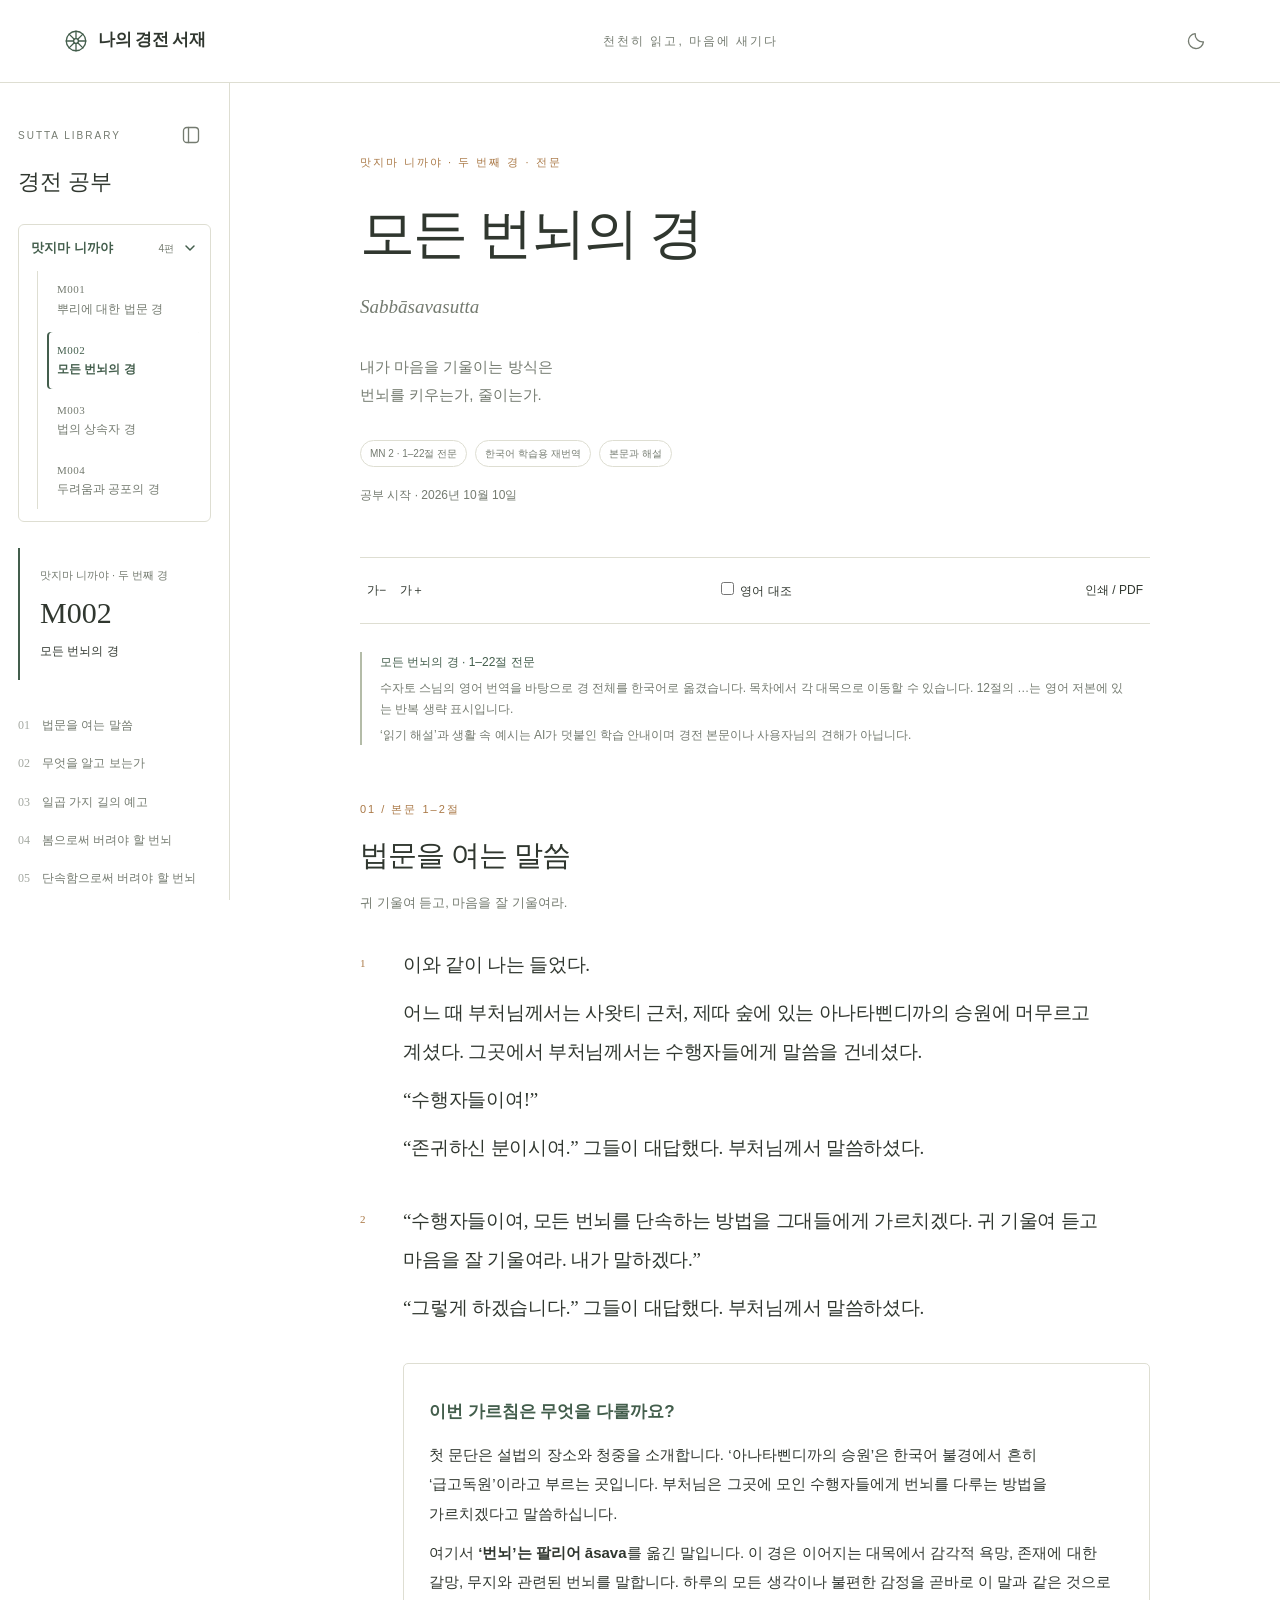
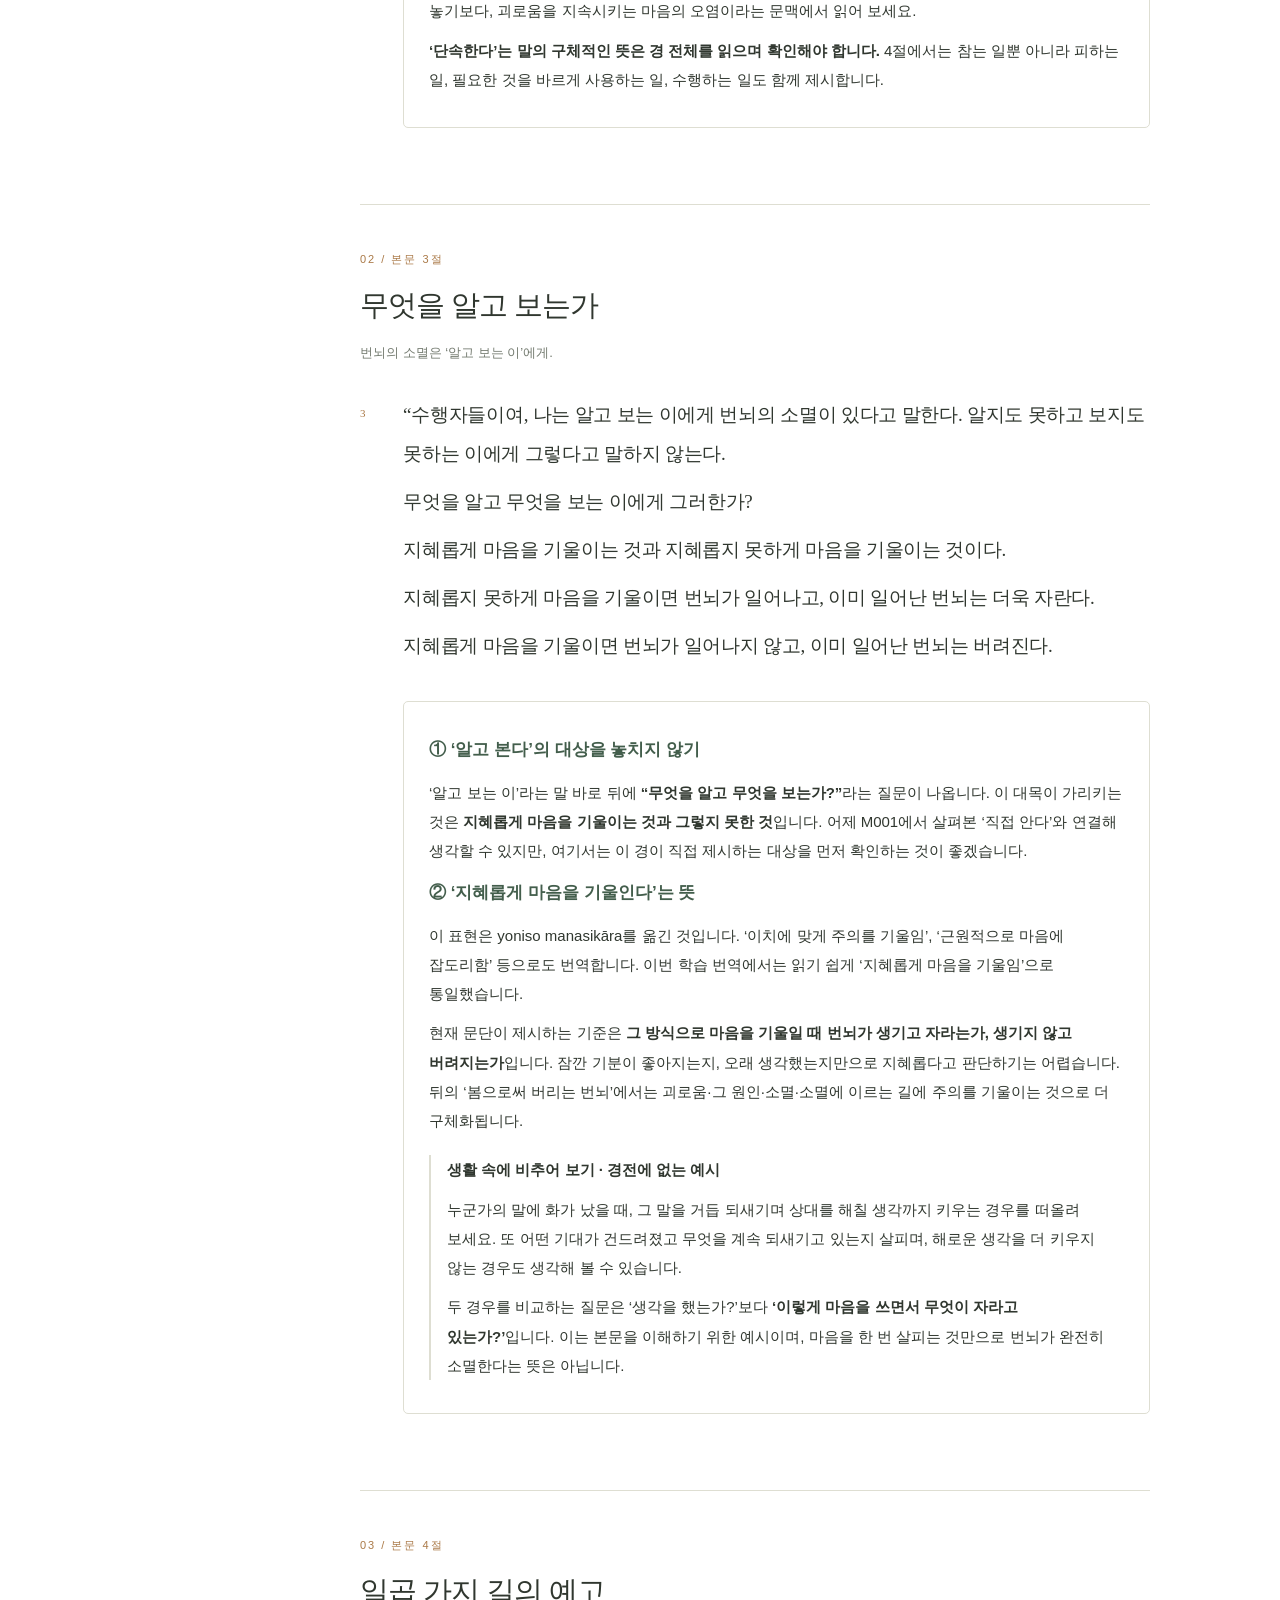
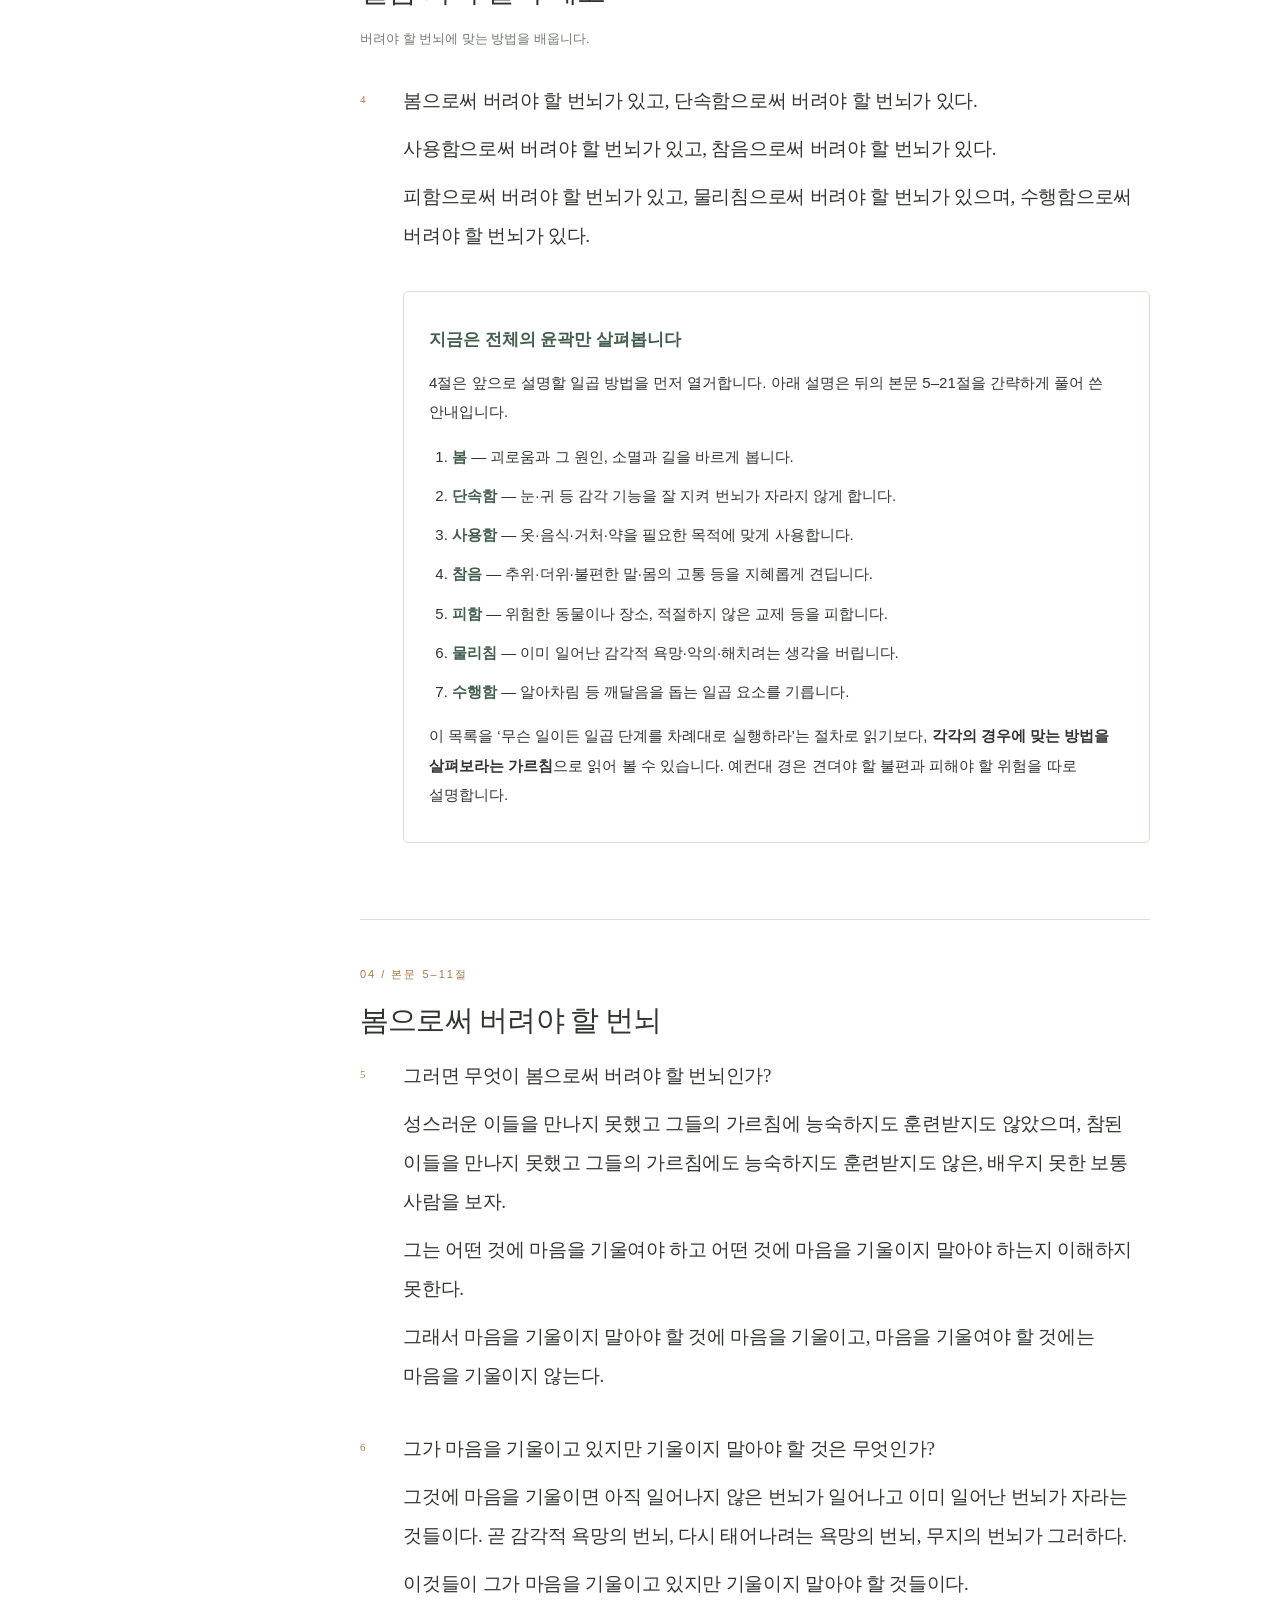
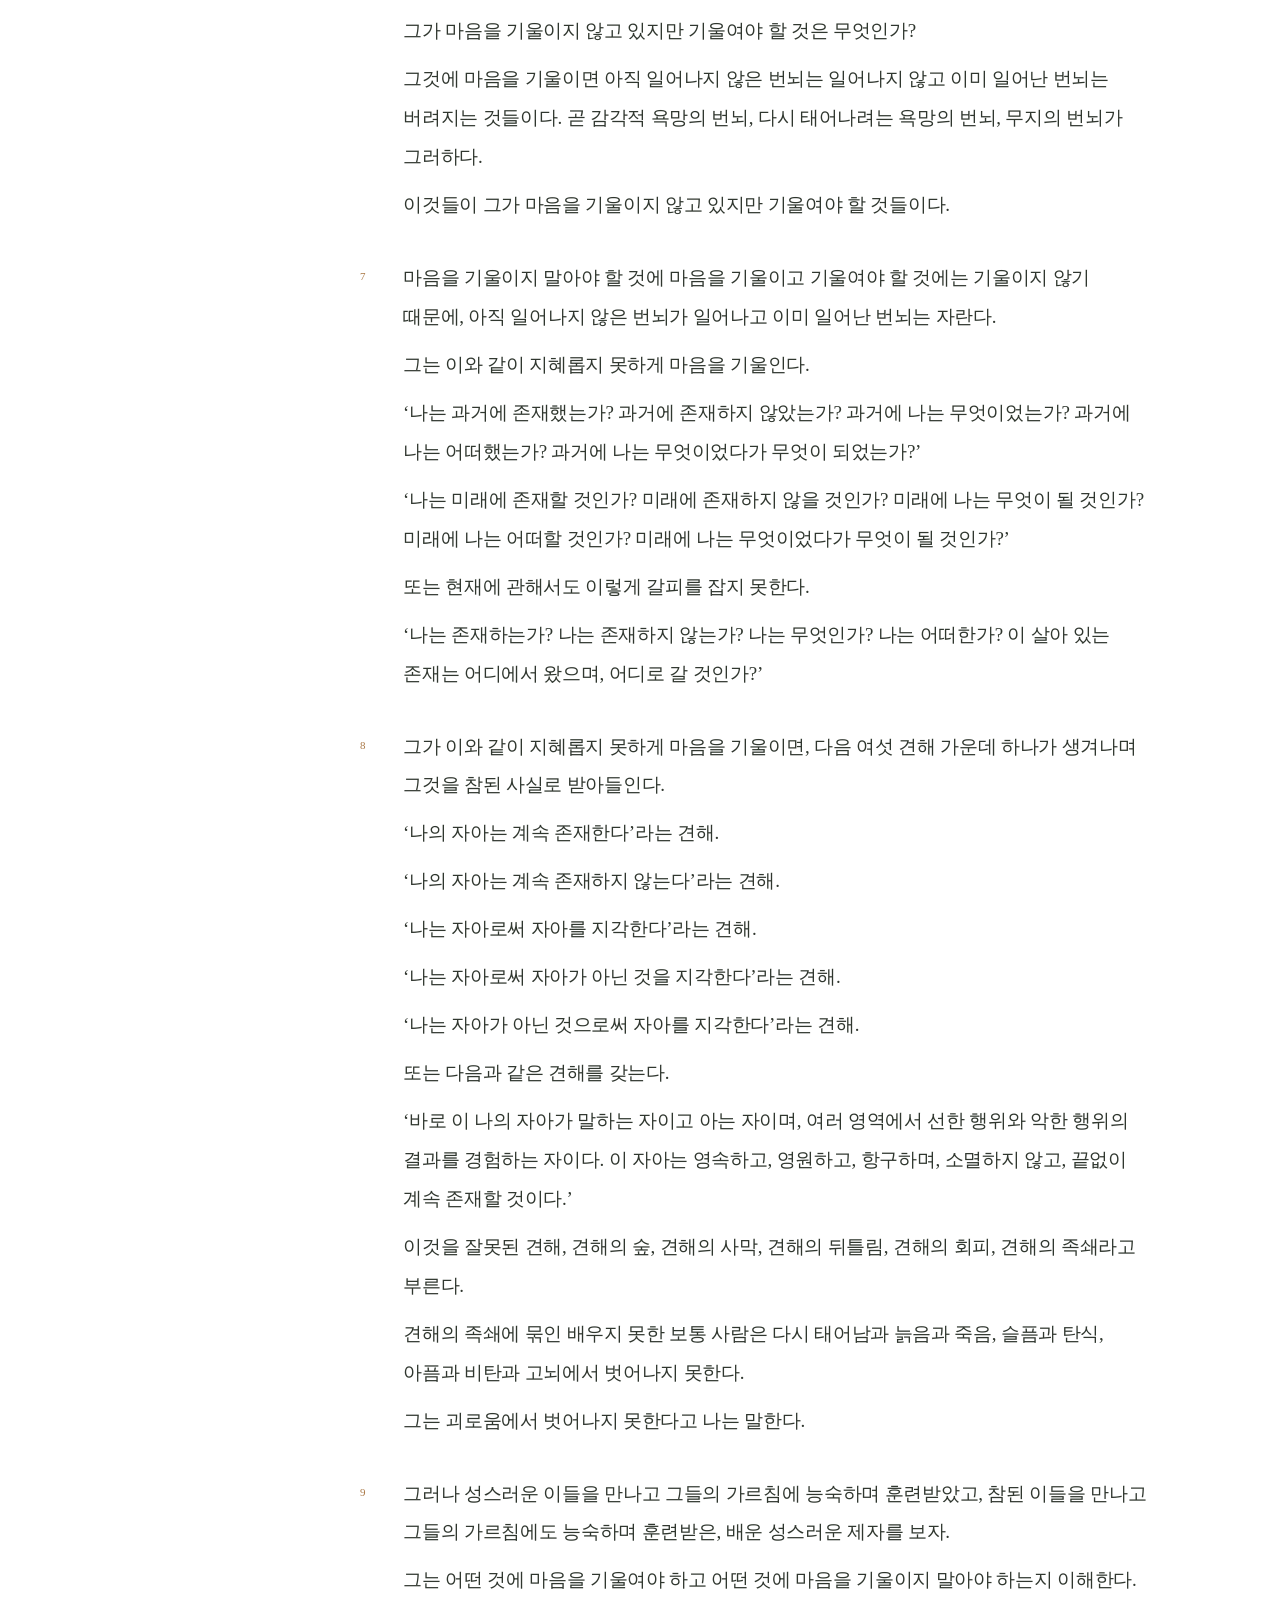
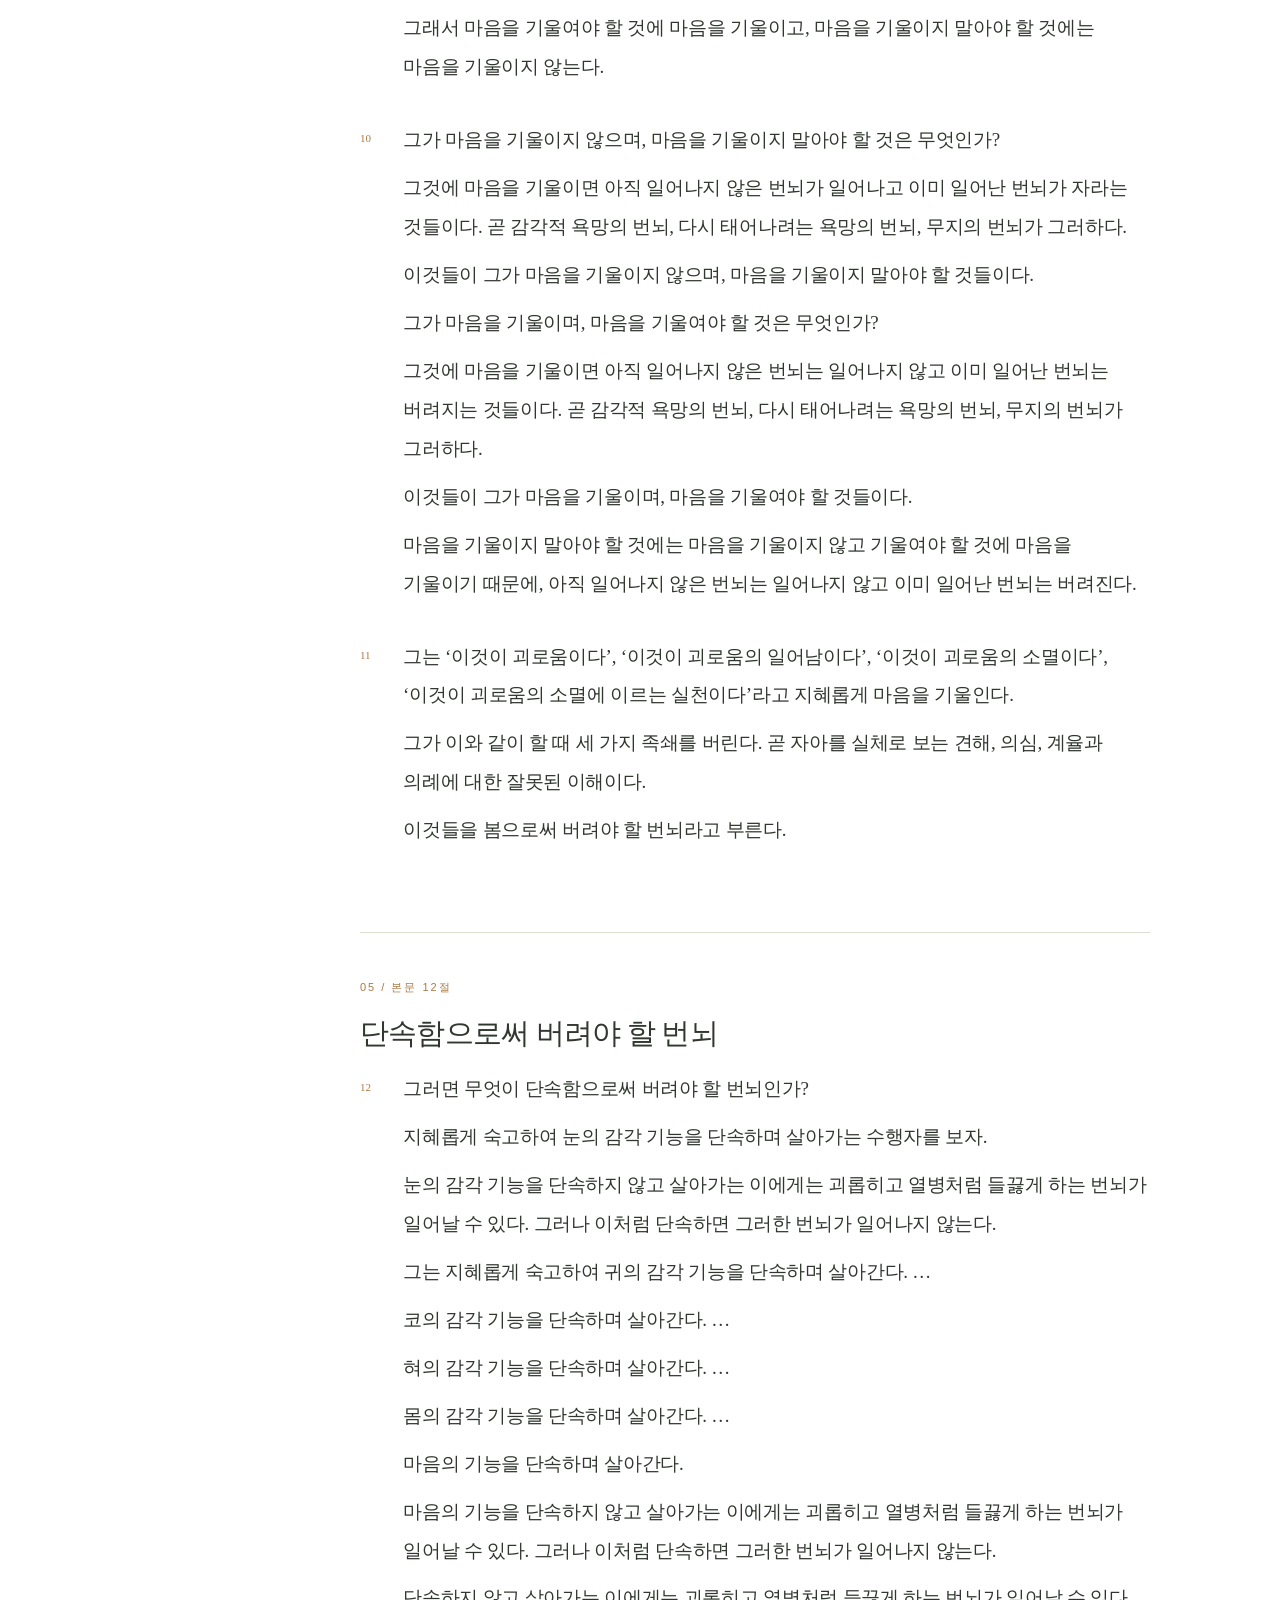
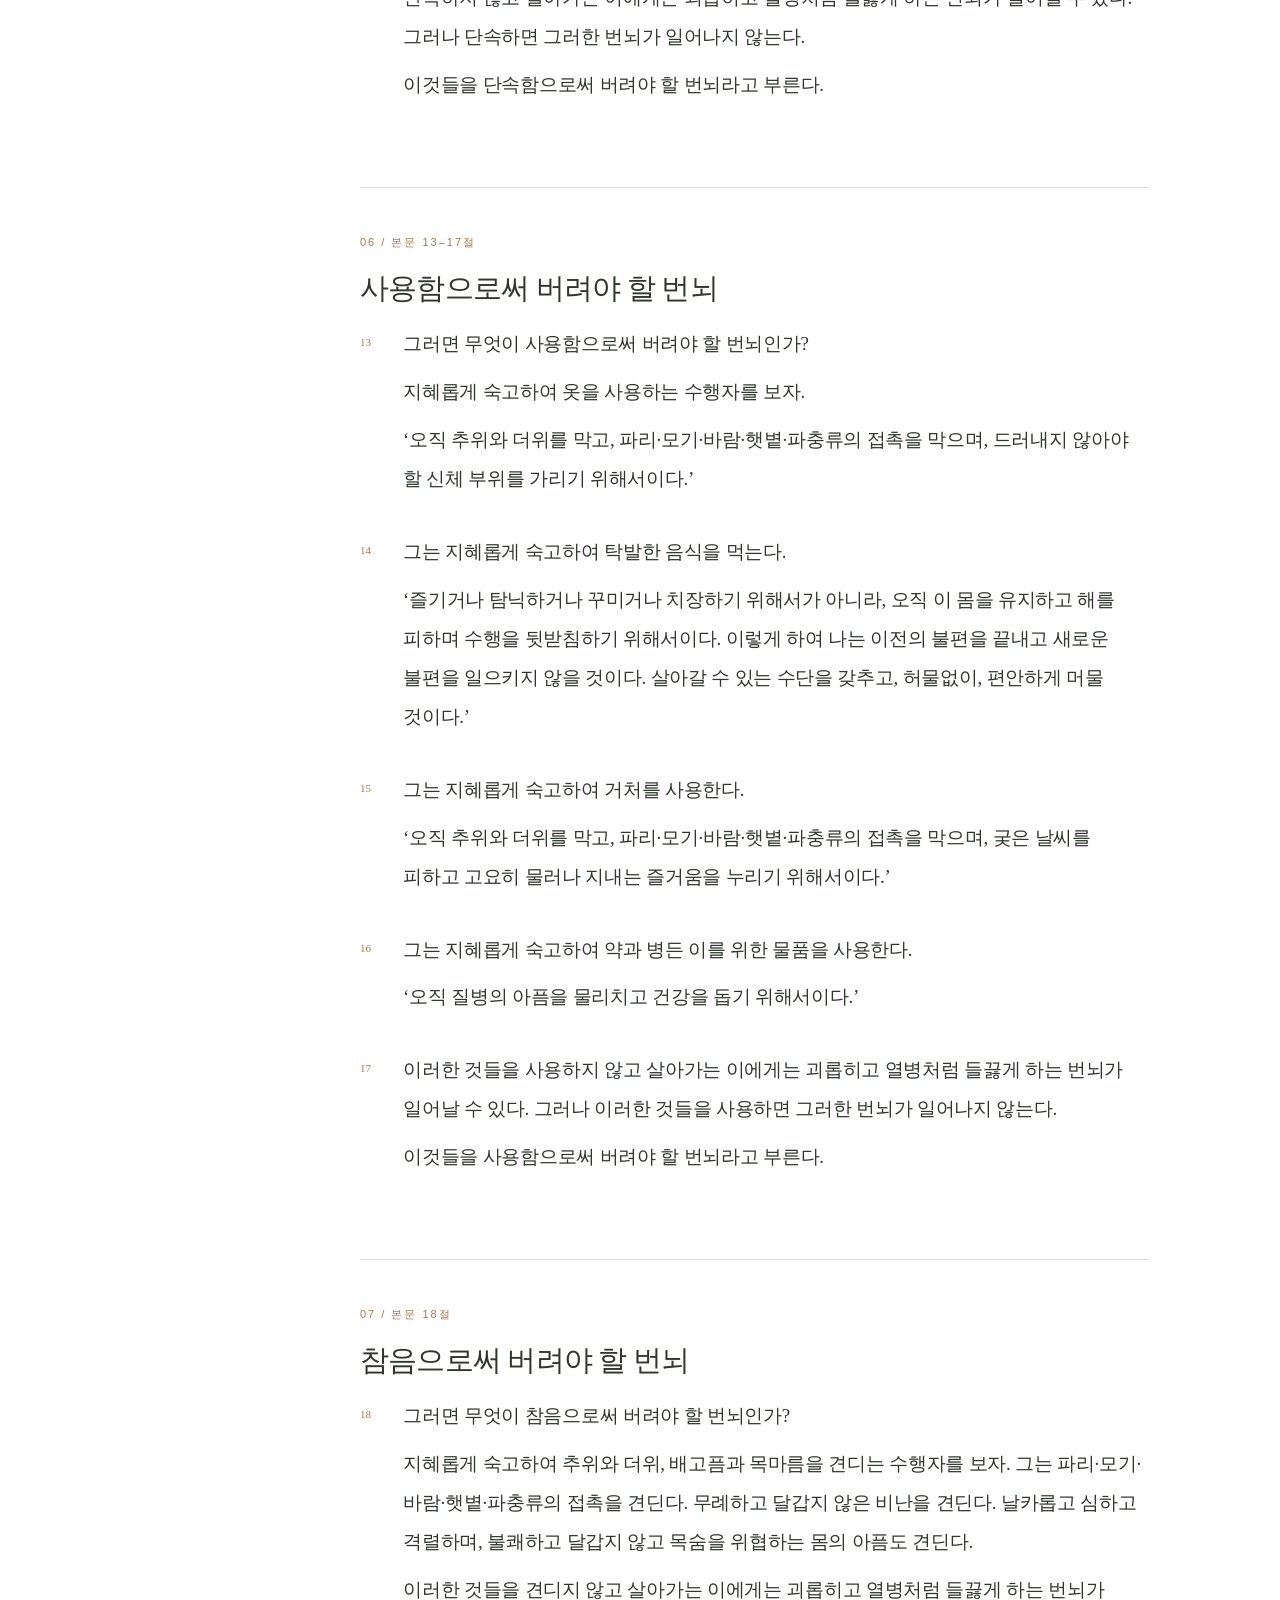
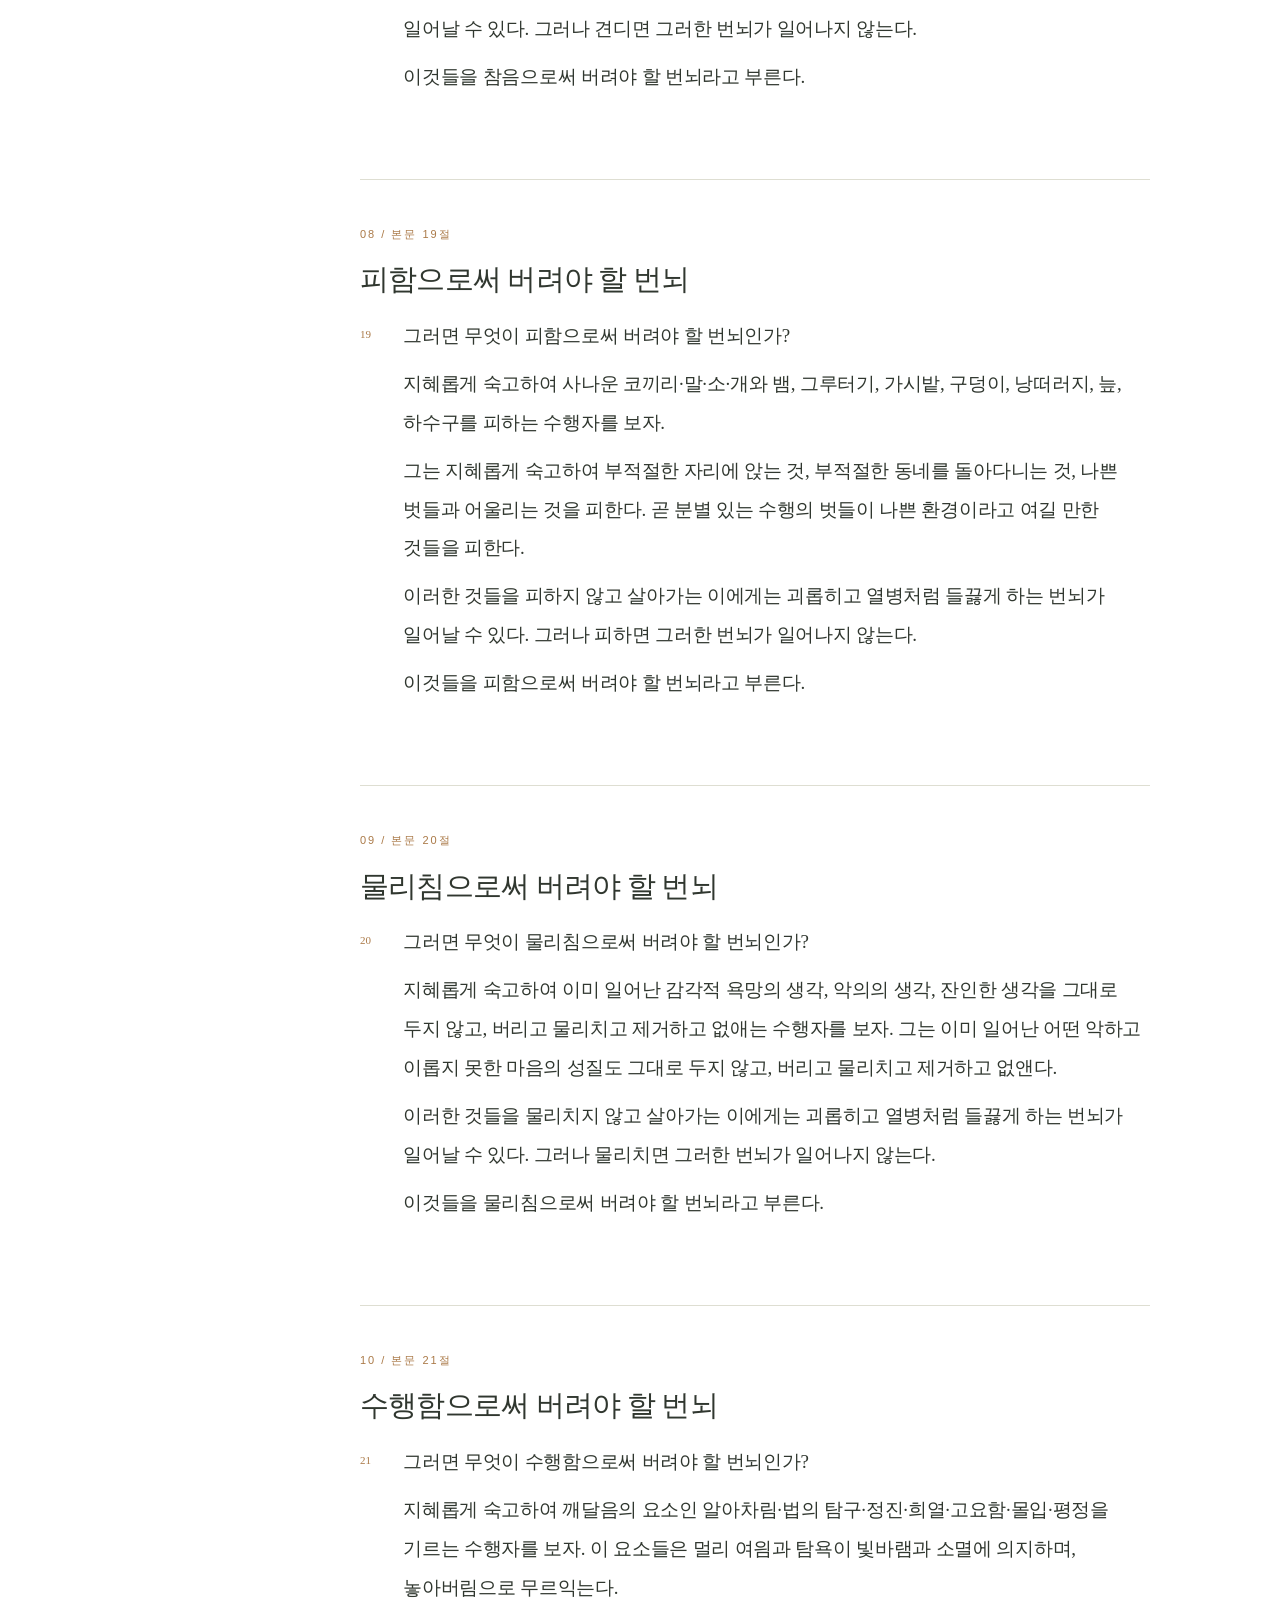
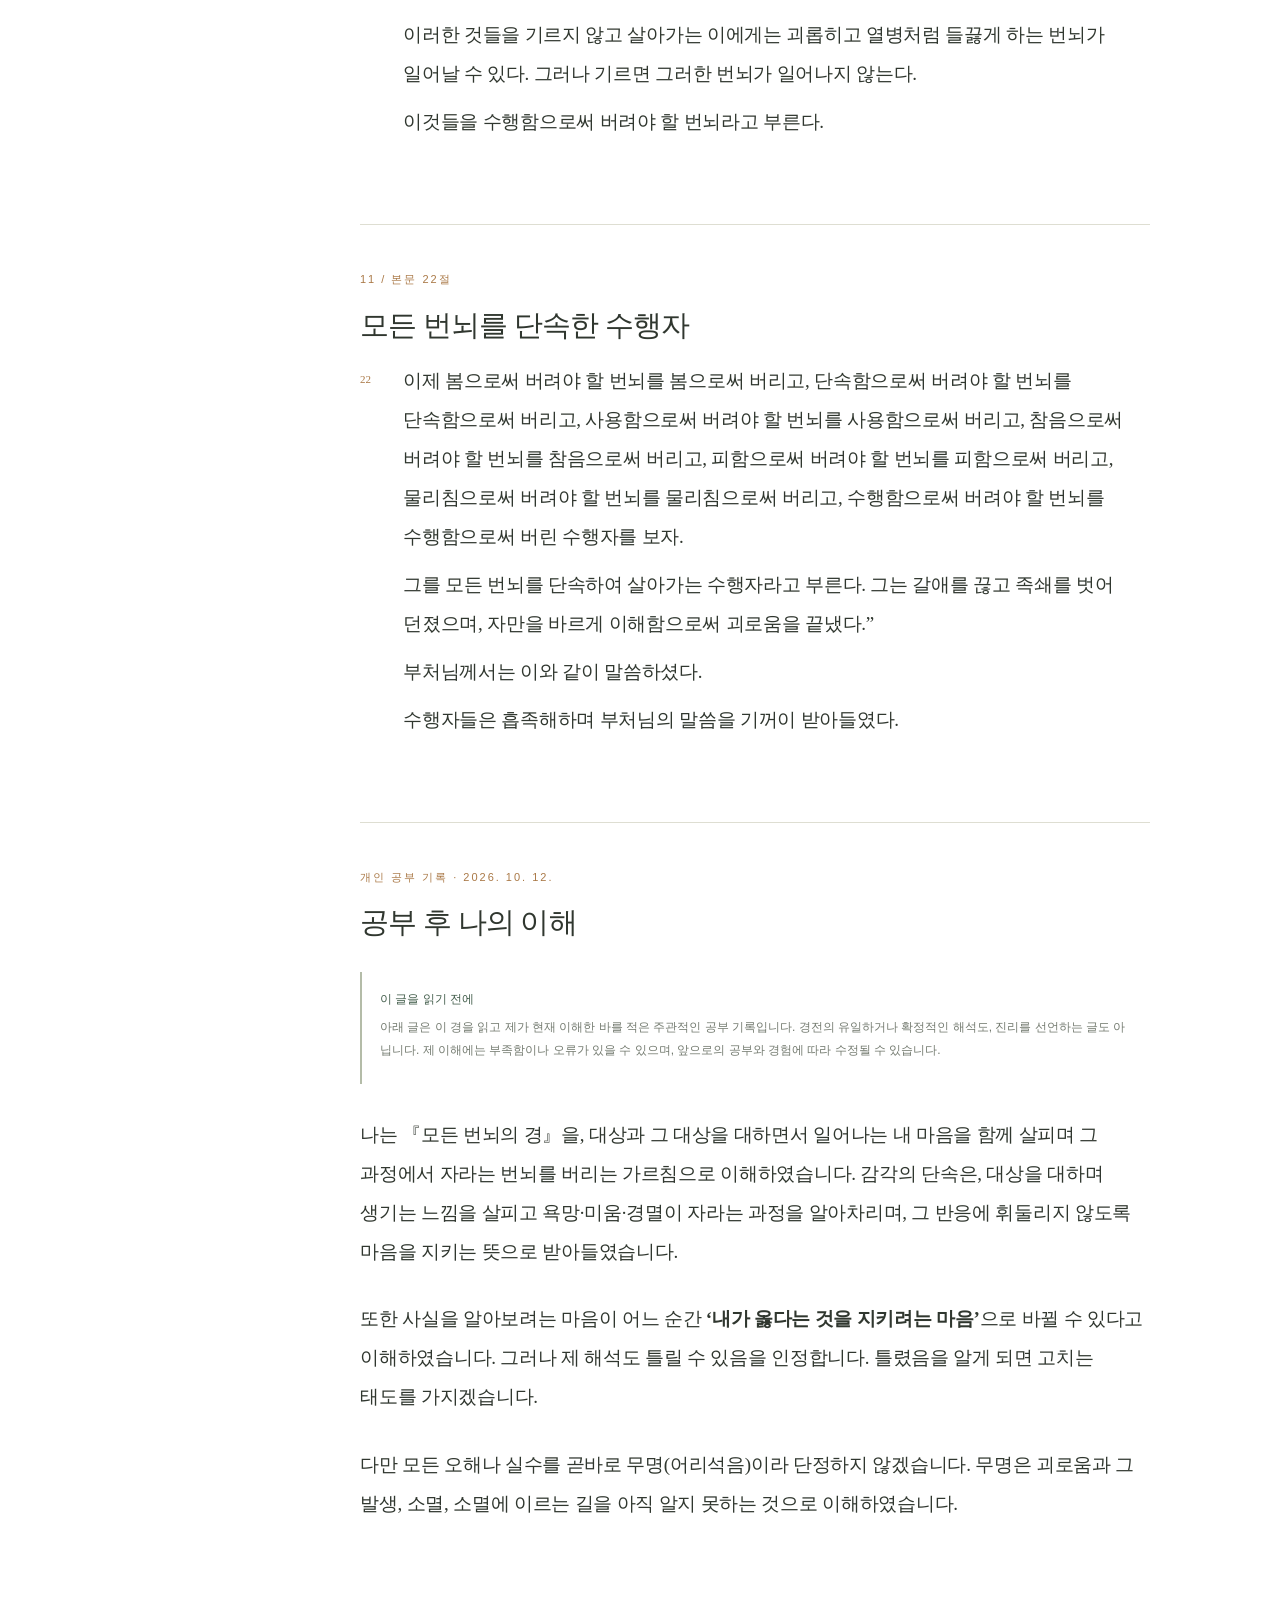
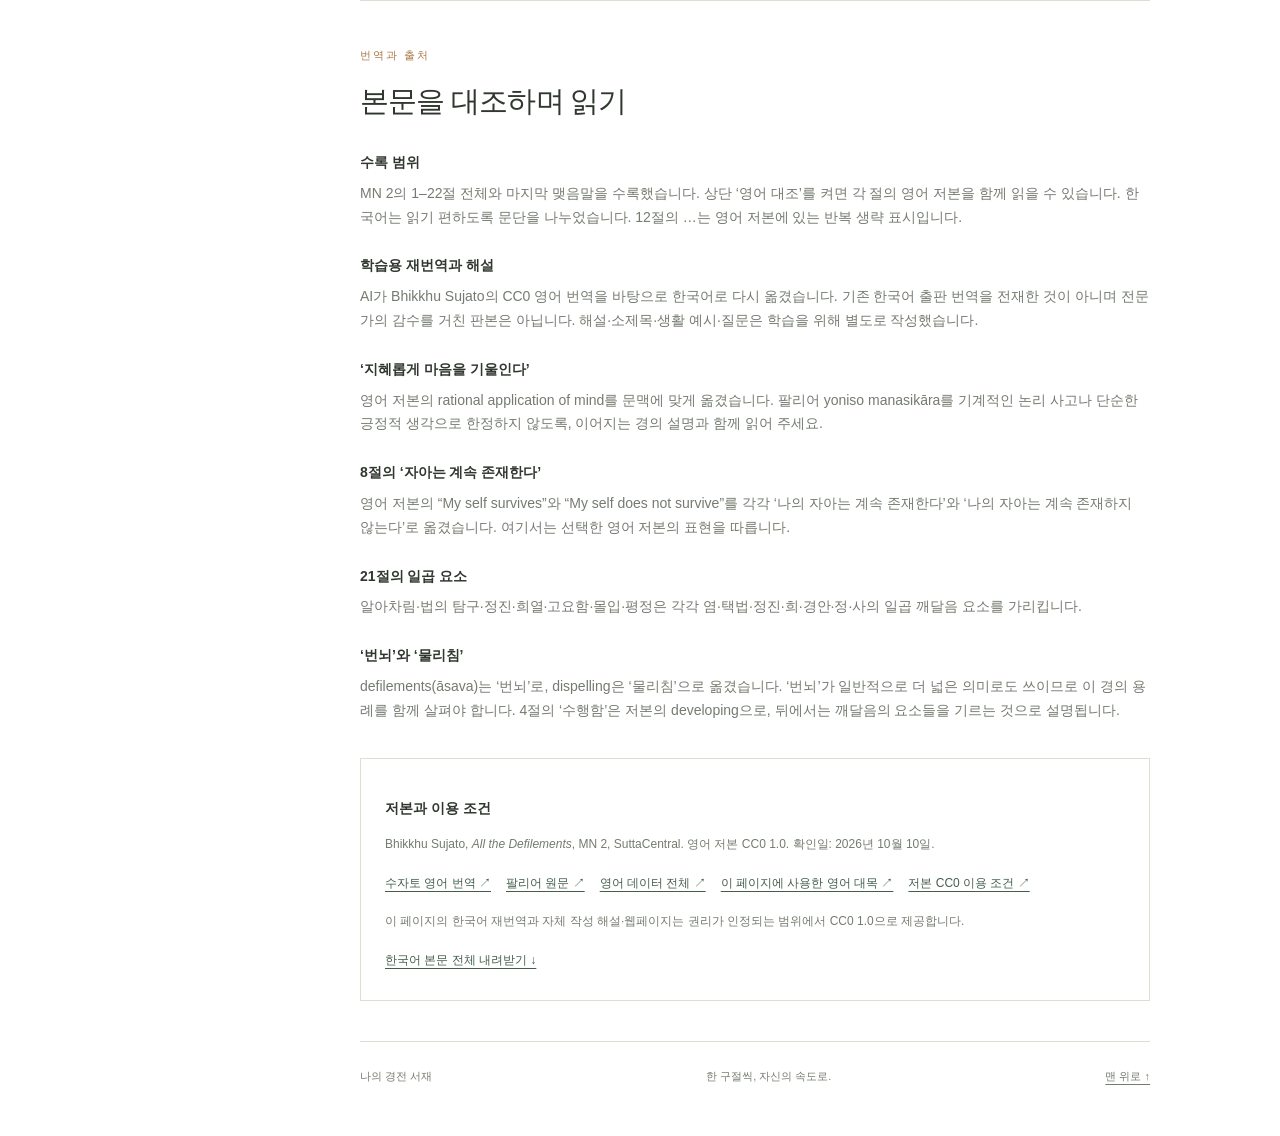
==== commit 994b5d18: "Use icons for theme and sidebar controls" ====
--- a/mn2.html
+++ b/mn2.html
@@ -1,7 +1,7 @@
 <!doctype html>
 <html lang="ko"><head><meta charset="utf-8"><meta name="viewport" content="width=device-width,initial-scale=1">
 <meta name="description" content="맛지마 니까야 M002 모든 번뇌의 경, 1–22절 전문. 한국어 학습용 재번역, 영어 대조, 구절 해설.">
-<title>모든 번뇌의 경 · 전문 · 나의 경전 서재</title><link rel="stylesheet" href="style.css?v=20261012-white"><link rel="stylesheet" href="library.css?v=20261012-sidebar-edge">
+<title>모든 번뇌의 경 · 전문 · 나의 경전 서재</title><link rel="stylesheet" href="style.css?v=20261012-white"><link rel="stylesheet" href="library.css?v=20261012-icons">
 <style>
 .commentary{margin:26px 0 28px 43px;padding:23px 25px;background:var(--paper);border:1px solid var(--line);border-radius:5px;font-size:15px;line-height:1.95;word-break:keep-all;overflow-wrap:anywhere}.commentary .label{font-size:11px;letter-spacing:1px;color:var(--accent)}.commentary h3{font-size:17px;margin:8px 0 12px;color:var(--green)}.commentary p{margin:10px 0}.commentary ul,.commentary ol{padding-left:23px}.commentary li{margin:9px 0}.commentary .example{border-left:2px solid var(--line);padding-left:16px;margin-top:20px}.method-list{padding-left:23px}.method-list li{margin:10px 0}.method-list strong{color:var(--green)}.study-question{padding:22px 25px;border-left:2px solid var(--accent);background:var(--paper);font-size:17px;line-height:1.9;margin:25px 0}.next-reading{padding:22px;border:1px solid var(--line);border-radius:5px;margin:30px 0;font-size:14px}.next-reading p{margin:8px 0;color:var(--muted)}.next-reading a{color:var(--green)}.study-date{font-size:12px;color:var(--muted);margin-top:18px}
 @media(max-width:700px){.commentary{margin-left:0;padding:19px;font-size:15px}.commentary h3{font-size:16px}.study-question{font-size:16px}.hero h1{font-size:40px}.hero .eyebrow{letter-spacing:1px}}
@@ -9,8 +9,8 @@
 @media(min-width:701px){aside{max-height:calc(100dvh - 25px);overflow-y:auto;scrollbar-width:thin;padding-bottom:20px}}
 .personal-reflection{margin-top:28px}.personal-reflection .korean p{margin-bottom:1.5em}.reflection-notice{margin:24px 0 32px;padding:16px 18px;background:var(--paper);line-height:1.9}@media print{.reflection-notice{display:block!important}.personal-reflection{break-before:page}}</style></head>
 <body><a class="skip" href="#reading">본문으로 이동</a><div id="progress" aria-hidden="true"></div>
-<header><a class="brand" href="index.html"><svg class="brand-mark" xmlns="http://www.w3.org/2000/svg" viewBox="0 0 32 32" width="24" height="24" aria-hidden="true" focusable="false"><g fill="none" stroke="currentColor" stroke-width="1.75" stroke-linecap="round" stroke-linejoin="round"><circle cx="16" cy="16" r="13"/><path d="M16 12.75L16 3"/><path d="M18.298097 13.701903L25.192388 6.807612"/><path d="M19.25 16L29 16"/><path d="M18.298097 18.298097L25.192388 25.192388"/><path d="M16 19.25L16 29"/><path d="M13.701903 18.298097L6.807612 25.192388"/><path d="M12.75 16L3 16"/><path d="M13.701903 13.701903L6.807612 6.807612"/><circle cx="16" cy="16" r="3.25"/></g></svg><span class="brand-name">나의 경전 서재</span></a><span class="header-caption">천천히 읽고, 마음에 새기다</span><div class="header-actions"><button id="sidebar-toggle" aria-expanded="true" aria-controls="reader-sidebar">목차 접기</button><button id="theme" aria-label="어두운 화면으로 전환">밤에 읽기</button></div></header>
-<div class="layout"><aside id="reader-sidebar"><div class="shelf-label">SUTTA LIBRARY</div><div class="shelf-title">경전 공부</div><!-- library:start --><div class="library-tree" role="navigation" aria-label="경전 선택"><details class="library-category" open><summary><span class="library-category-title">맛지마 니까야</span><span class="library-count">4편</span><svg class="library-chevron" viewBox="0 0 16 16" width="16" height="16" aria-hidden="true" focusable="false"><path d="m6 4 4 4-4 4" fill="none" stroke="currentColor" stroke-width="1.5" stroke-linecap="round" stroke-linejoin="round"/></svg></summary><div class="library-books"><a class="library-book" href="index.html"><span class="library-code">M001</span><span class="library-book-title">뿌리에 대한 법문 경</span></a><a class="library-book" href="mn2.html" aria-current="page"><span class="library-code">M002</span><span class="library-book-title">모든 번뇌의 경</span></a><a class="library-book" href="mn3.html"><span class="library-code">M003</span><span class="library-book-title">법의 상속자 경</span></a><a class="library-book" href="mn4.html"><span class="library-code">M004</span><span class="library-book-title">두려움과 공포의 경</span></a></div></details></div><!-- library:end --><div class="book-card"><span>맛지마 니까야 · 두 번째 경</span><strong>M002</strong><p>모든 번뇌의 경</p></div>
+<header><div class="header-brand"><button id="sidebar-open" class="icon-button" aria-label="목차 펼치기" title="목차 펼치기" aria-expanded="false" aria-controls="reader-sidebar" hidden><svg viewBox="0 0 24 24" width="20" height="20" fill="none" stroke="currentColor" stroke-width="1.6" stroke-linecap="round" stroke-linejoin="round" aria-hidden="true" focusable="false"><rect x="3" y="3" width="18" height="18" rx="4"/><path d="M9 3v18"/></svg></button><a class="brand" href="index.html"><svg class="brand-mark" xmlns="http://www.w3.org/2000/svg" viewBox="0 0 32 32" width="24" height="24" aria-hidden="true" focusable="false"><g fill="none" stroke="currentColor" stroke-width="1.75" stroke-linecap="round" stroke-linejoin="round"><circle cx="16" cy="16" r="13"/><path d="M16 12.75L16 3"/><path d="M18.298097 13.701903L25.192388 6.807612"/><path d="M19.25 16L29 16"/><path d="M18.298097 18.298097L25.192388 25.192388"/><path d="M16 19.25L16 29"/><path d="M13.701903 18.298097L6.807612 25.192388"/><path d="M12.75 16L3 16"/><path d="M13.701903 13.701903L6.807612 6.807612"/><circle cx="16" cy="16" r="3.25"/></g></svg><span class="brand-name">나의 경전 서재</span></a></div><span class="header-caption">천천히 읽고, 마음에 새기다</span><div class="header-actions"><button id="theme" class="icon-button" aria-label="어두운 화면으로 전환" title="어두운 화면으로 전환"><svg class="icon-moon" viewBox="0 0 24 24" width="20" height="20" fill="none" stroke="currentColor" stroke-width="1.6" stroke-linecap="round" stroke-linejoin="round" aria-hidden="true" focusable="false"><path d="M20.9 13A9 9 0 0 1 11 3.1 9 9 0 1 0 20.9 13Z"/></svg><svg class="icon-sun" viewBox="0 0 24 24" width="20" height="20" fill="none" stroke="currentColor" stroke-width="1.6" stroke-linecap="round" stroke-linejoin="round" aria-hidden="true" focusable="false"><circle cx="12" cy="12" r="4"/><path d="M12 2v2m0 16v2M2 12h2m16 0h2M4.9 4.9l1.4 1.4m11.4 11.4 1.4 1.4m0-14.2-1.4 1.4M6.3 17.7l-1.4 1.4"/></svg></button></div></header>
+<div class="layout"><aside id="reader-sidebar"><div class="shelf-heading"><div class="shelf-label">SUTTA LIBRARY</div><button id="sidebar-toggle" class="icon-button" aria-label="목차 접기" title="목차 접기" aria-expanded="true" aria-controls="reader-sidebar"><svg viewBox="0 0 24 24" width="20" height="20" fill="none" stroke="currentColor" stroke-width="1.6" stroke-linecap="round" stroke-linejoin="round" aria-hidden="true" focusable="false"><rect x="3" y="3" width="18" height="18" rx="4"/><path d="M9 3v18"/></svg></button></div><div class="shelf-title">경전 공부</div><!-- library:start --><div class="library-tree" role="navigation" aria-label="경전 선택"><details class="library-category" open><summary><span class="library-category-title">맛지마 니까야</span><span class="library-count">4편</span><svg class="library-chevron" viewBox="0 0 16 16" width="16" height="16" aria-hidden="true" focusable="false"><path d="m6 4 4 4-4 4" fill="none" stroke="currentColor" stroke-width="1.5" stroke-linecap="round" stroke-linejoin="round"/></svg></summary><div class="library-books"><a class="library-book" href="index.html"><span class="library-code">M001</span><span class="library-book-title">뿌리에 대한 법문 경</span></a><a class="library-book" href="mn2.html" aria-current="page"><span class="library-code">M002</span><span class="library-book-title">모든 번뇌의 경</span></a><a class="library-book" href="mn3.html"><span class="library-code">M003</span><span class="library-book-title">법의 상속자 경</span></a><a class="library-book" href="mn4.html"><span class="library-code">M004</span><span class="library-book-title">두려움과 공포의 경</span></a></div></details></div><!-- library:end --><div class="book-card"><span>맛지마 니까야 · 두 번째 경</span><strong>M002</strong><p>모든 번뇌의 경</p></div>
 <nav aria-label="본문 목차"><a href="#opening"><span>01</span>법문을 여는 말씀</a><a href="#attention"><span>02</span>무엇을 알고 보는가</a><a href="#methods"><span>03</span>일곱 가지 길의 예고</a><a href="#seeing"><span>04</span>봄으로써 버려야 할 번뇌</a><a href="#restraint"><span>05</span>단속함으로써 버려야 할 번뇌</a><a href="#using"><span>06</span>사용함으로써 버려야 할 번뇌</a><a href="#enduring"><span>07</span>참음으로써 버려야 할 번뇌</a><a href="#avoiding"><span>08</span>피함으로써 버려야 할 번뇌</a><a href="#dispelling"><span>09</span>물리침으로써 버려야 할 번뇌</a><a href="#developing"><span>10</span>수행함으로써 버려야 할 번뇌</a><a href="#conclusion"><span>11</span>모든 번뇌를 단속한 수행자</a><a href="#my-understanding"><span>12</span>공부 후 나의 이해</a></nav><a class="source-nav" href="#translation">번역과 출처 ↗</a></aside>
 <main id="top"><div class="hero"><div class="eyebrow">맛지마 니까야 · 두 번째 경 · 전문</div><h1>모든 번뇌의 경</h1><p class="pali" lang="pi">Sabbāsavasutta</p><p class="intro">내가 마음을 기울이는 방식은<br>번뇌를 키우는가, 줄이는가.</p><div class="hero-meta"><span>MN 2 · 1–22절 전문</span><span>한국어 학습용 재번역</span><span>본문과 해설</span></div><p class="study-date">공부 시작 · 2026년 10월 10일</p></div>
 <div class="toolbar" aria-label="읽기 설정"><div><button id="smaller" aria-label="글자 작게">가−</button><button id="larger" aria-label="글자 크게">가＋</button></div><label><input id="english-toggle" type="checkbox"> 영어 대조</label><button id="print">인쇄 / PDF</button></div>
@@ -34,4 +34,4 @@
 </div>
 <section id="translation" class="translation"><div class="chapter-label">번역과 출처</div><h2>본문을 대조하며 읽기</h2><dl><dt>수록 범위</dt><dd>MN 2의 1–22절 전체와 마지막 맺음말을 수록했습니다. 상단 ‘영어 대조’를 켜면 각 절의 영어 저본을 함께 읽을 수 있습니다. 한국어는 읽기 편하도록 문단을 나누었습니다. 12절의 …는 영어 저본에 있는 반복 생략 표시입니다.</dd><dt>학습용 재번역과 해설</dt><dd>AI가 Bhikkhu Sujato의 CC0 영어 번역을 바탕으로 한국어로 다시 옮겼습니다. 기존 한국어 출판 번역을 전재한 것이 아니며 전문가의 감수를 거친 판본은 아닙니다. 해설·소제목·생활 예시·질문은 학습을 위해 별도로 작성했습니다.</dd><dt>‘지혜롭게 마음을 기울인다’</dt><dd>영어 저본의 rational application of mind를 문맥에 맞게 옮겼습니다. 팔리어 yoniso manasikāra를 기계적인 논리 사고나 단순한 긍정적 생각으로 한정하지 않도록, 이어지는 경의 설명과 함께 읽어 주세요.</dd><dt>8절의 ‘자아는 계속 존재한다’</dt><dd>영어 저본의 “My self survives”와 “My self does not survive”를 각각 ‘나의 자아는 계속 존재한다’와 ‘나의 자아는 계속 존재하지 않는다’로 옮겼습니다. 여기서는 선택한 영어 저본의 표현을 따릅니다.</dd><dt>21절의 일곱 요소</dt><dd>알아차림·법의 탐구·정진·희열·고요함·몰입·평정은 각각 염·택법·정진·희·경안·정·사의 일곱 깨달음 요소를 가리킵니다.</dd><dt>‘번뇌’와 ‘물리침’</dt><dd>defilements(āsava)는 ‘번뇌’로, dispelling은 ‘물리침’으로 옮겼습니다. ‘번뇌’가 일반적으로 더 넓은 의미로도 쓰이므로 이 경의 용례를 함께 살펴야 합니다. 4절의 ‘수행함’은 저본의 developing으로, 뒤에서는 깨달음의 요소들을 기르는 것으로 설명됩니다.</dd></dl>
 <div class="sources"><h3>저본과 이용 조건</h3><p>Bhikkhu Sujato, <cite>All the Defilements</cite>, MN 2, SuttaCentral. 영어 저본 CC0 1.0. 확인일: 2026년 10월 10일.</p><a href="https://suttacentral.net/mn2/en/sujato">수자토 영어 번역 ↗</a><a href="https://suttacentral.net/mn2/pli/ms">팔리어 원문 ↗</a><a href="https://github.com/suttacentral/bilara-data/blob/published/translation/en/sujato/sutta/mn/mn2_translation-en-sujato.json">영어 데이터 전체 ↗</a><a href="mn2-source-en.json">이 페이지에 사용한 영어 대목 ↗</a><a href="https://github.com/suttacentral/bilara-data/blob/published/LICENSE.md">저본 CC0 이용 조건 ↗</a><p>이 페이지의 한국어 재번역과 자체 작성 해설·웹페이지는 권리가 인정되는 범위에서 CC0 1.0으로 제공합니다.</p><a href="mn2-ko.txt" download>한국어 본문 전체 내려받기 ↓</a></div></section>
-<footer>나의 경전 서재 <span>한 구절씩, 자신의 속도로.</span><a href="#top">맨 위로 ↑</a></footer></main></div><script src="mn2.js?v=20261010-reading"></script><script src="sidebar.js?v=20261012-sidebar-edge"></script></body></html>+<footer>나의 경전 서재 <span>한 구절씩, 자신의 속도로.</span><a href="#top">맨 위로 ↑</a></footer></main></div><script src="mn2.js?v=20261012-icons"></script><script src="sidebar.js?v=20261012-icons"></script></body></html>
--- a/library.css
+++ b/library.css
@@ -23,6 +23,15 @@
 @media(min-width:701px){aside{max-height:calc(100dvh - 25px);overflow-y:auto;scrollbar-width:thin;padding-bottom:20px}}
 .header-actions{display:flex;align-items:center;gap:8px}
 .header-actions button{white-space:nowrap;padding:7px 8px}
+.header-brand{display:flex;align-items:center;gap:12px}
+.icon-button{display:inline-flex;align-items:center;justify-content:center;flex:none;width:40px;height:40px;padding:0;border-color:transparent;border-radius:8px;color:var(--muted)}
+.icon-button[hidden]{display:none}
+.icon-button svg{display:block}
+.icon-button:hover{color:var(--text)}
+#theme .icon-sun,.dark #theme .icon-moon{display:none}
+.dark #theme .icon-sun{display:block}
+.shelf-heading{display:flex;align-items:center;justify-content:space-between;gap:8px;position:sticky;top:0;background:var(--bg);z-index:1}
+.shelf-heading .shelf-label{display:block}
 .layout.sidebar-collapsed{grid-template-columns:minmax(0,1fr)}
 .sidebar-collapsed main{width:100%;margin-inline:auto}
 #reader-sidebar[hidden]{display:none}
@@ -37,5 +46,5 @@
   .layout main{width:100%;margin-inline:auto}
   .layout.sidebar-collapsed{padding-inline:32px}
 }
-@media screen and (max-width:700px){html{scroll-padding-top:150px}.toolbar{top:67px}}
+@media screen and (max-width:700px){html{scroll-padding-top:150px}.toolbar{top:67px}.shelf-heading{position:static;margin-bottom:12px}}
 @media(max-width:400px){.brand{font-size:15px}.header-actions{gap:4px}.header-actions button{padding:7px 6px}}
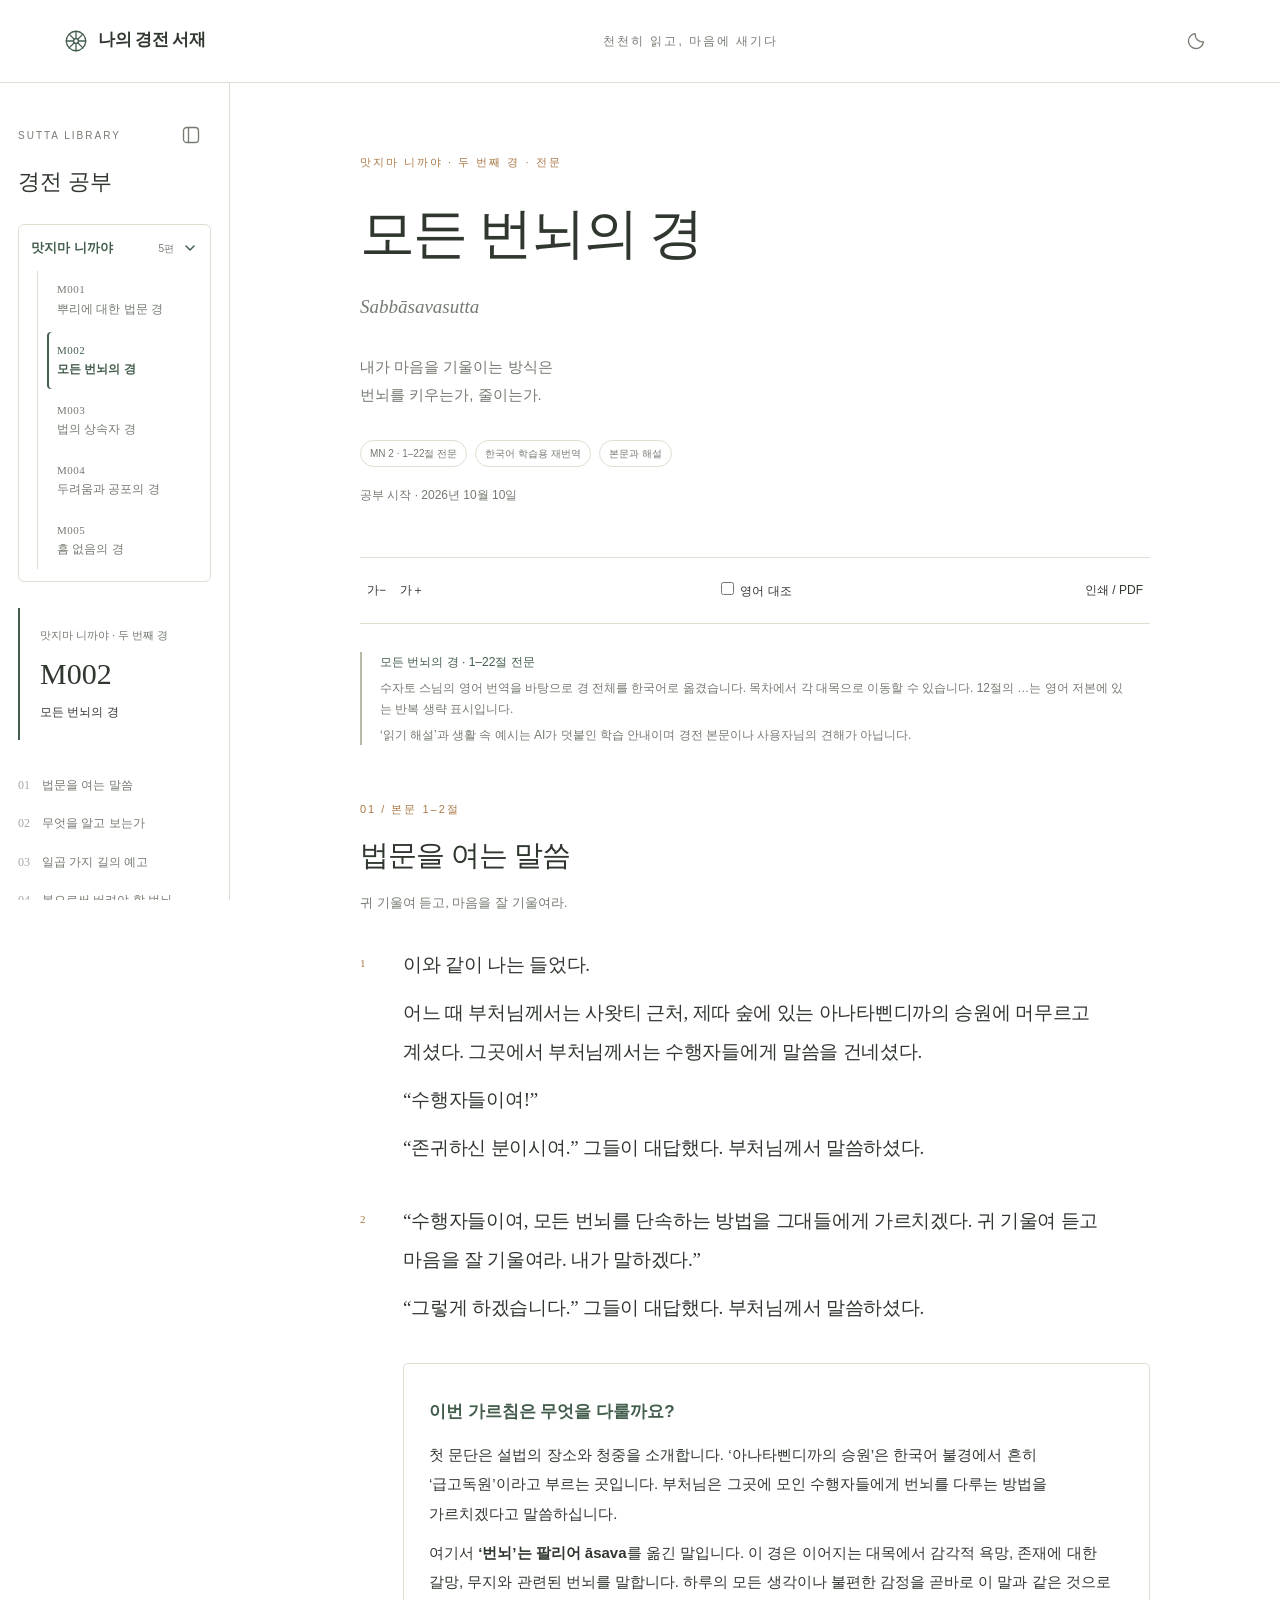
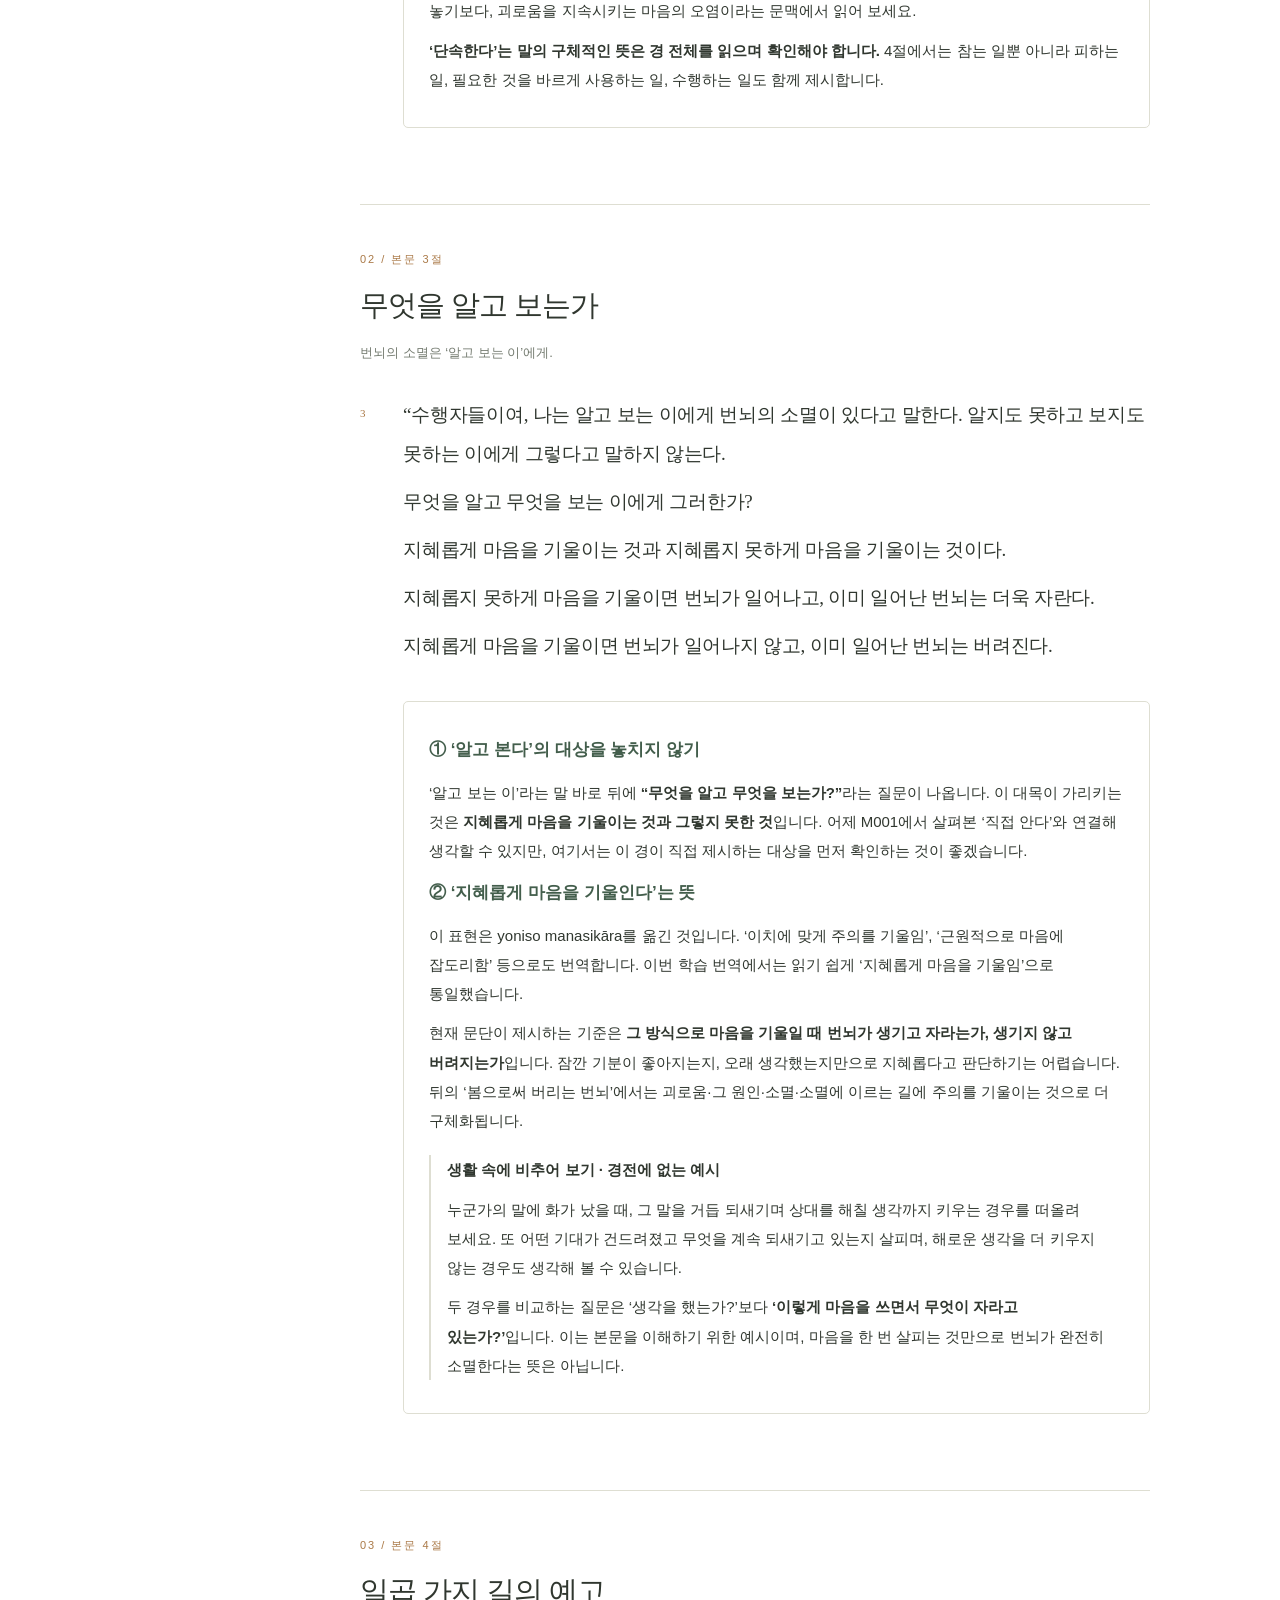
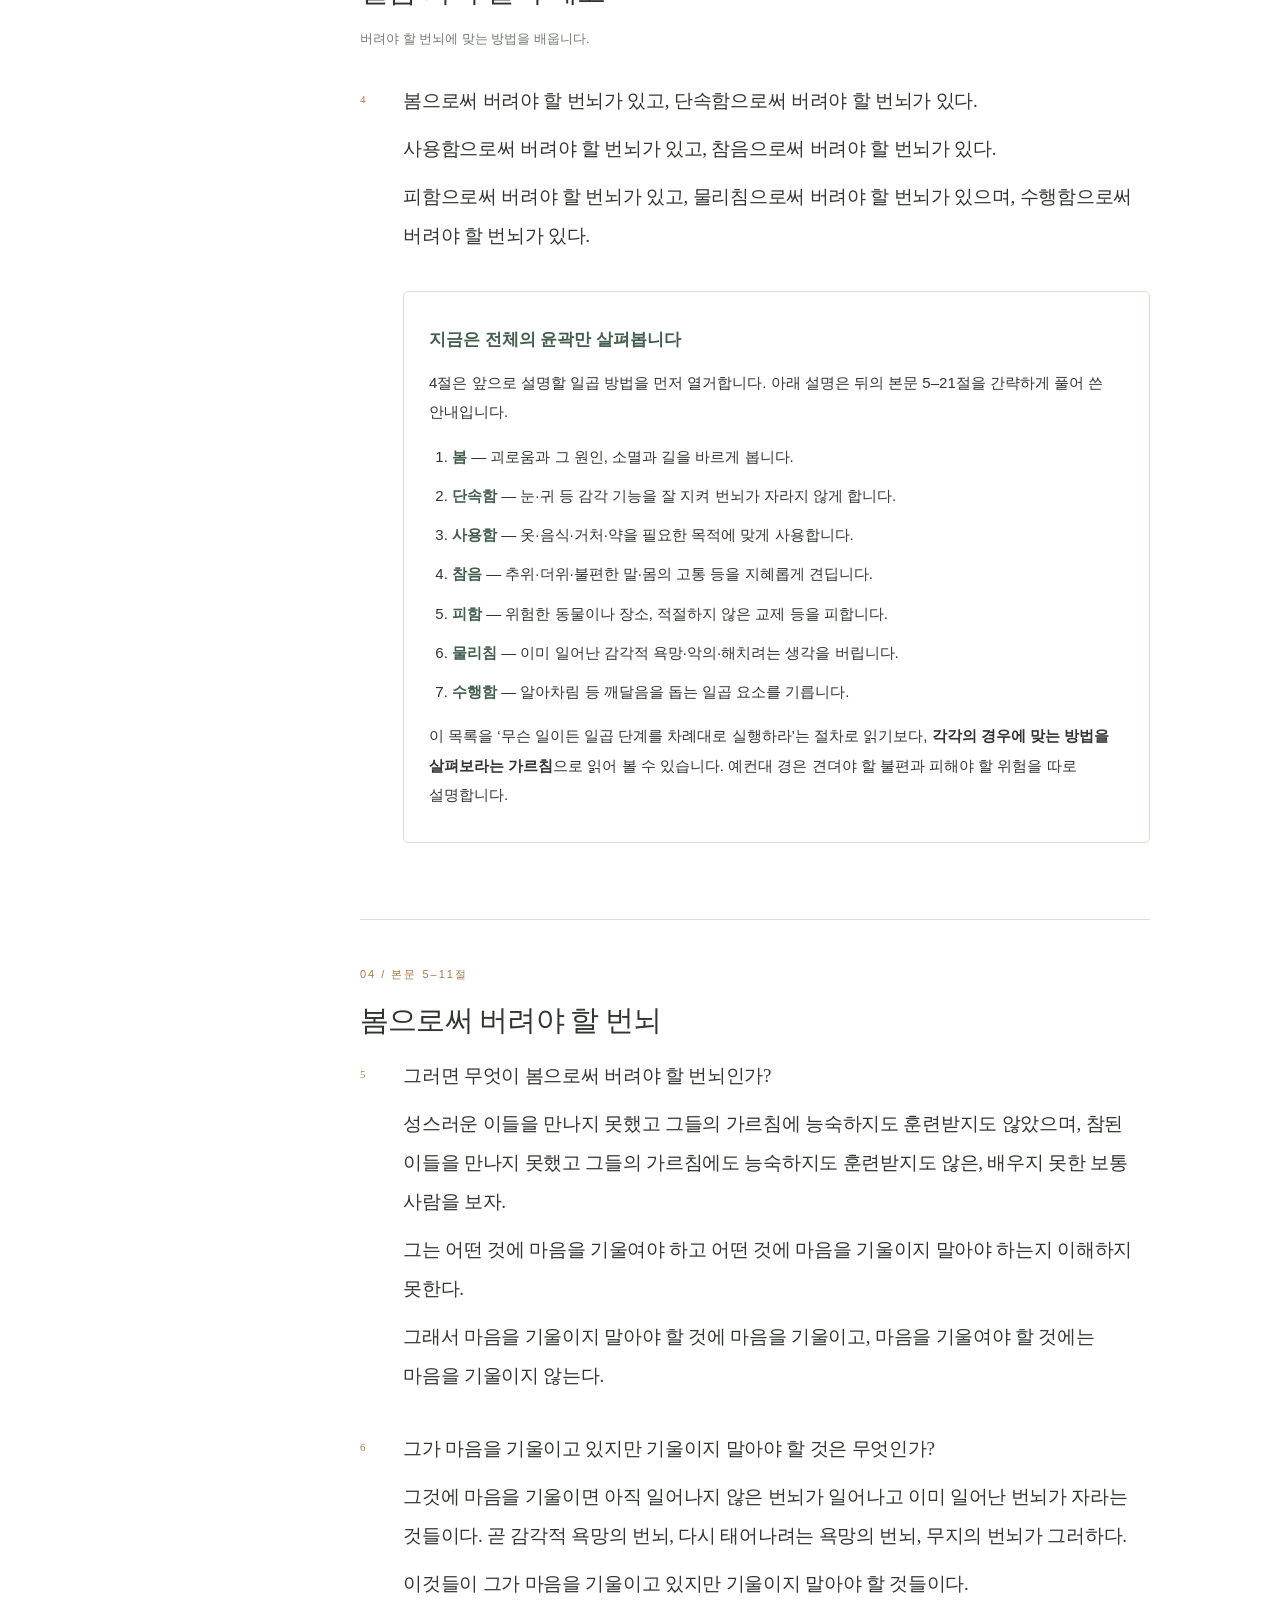
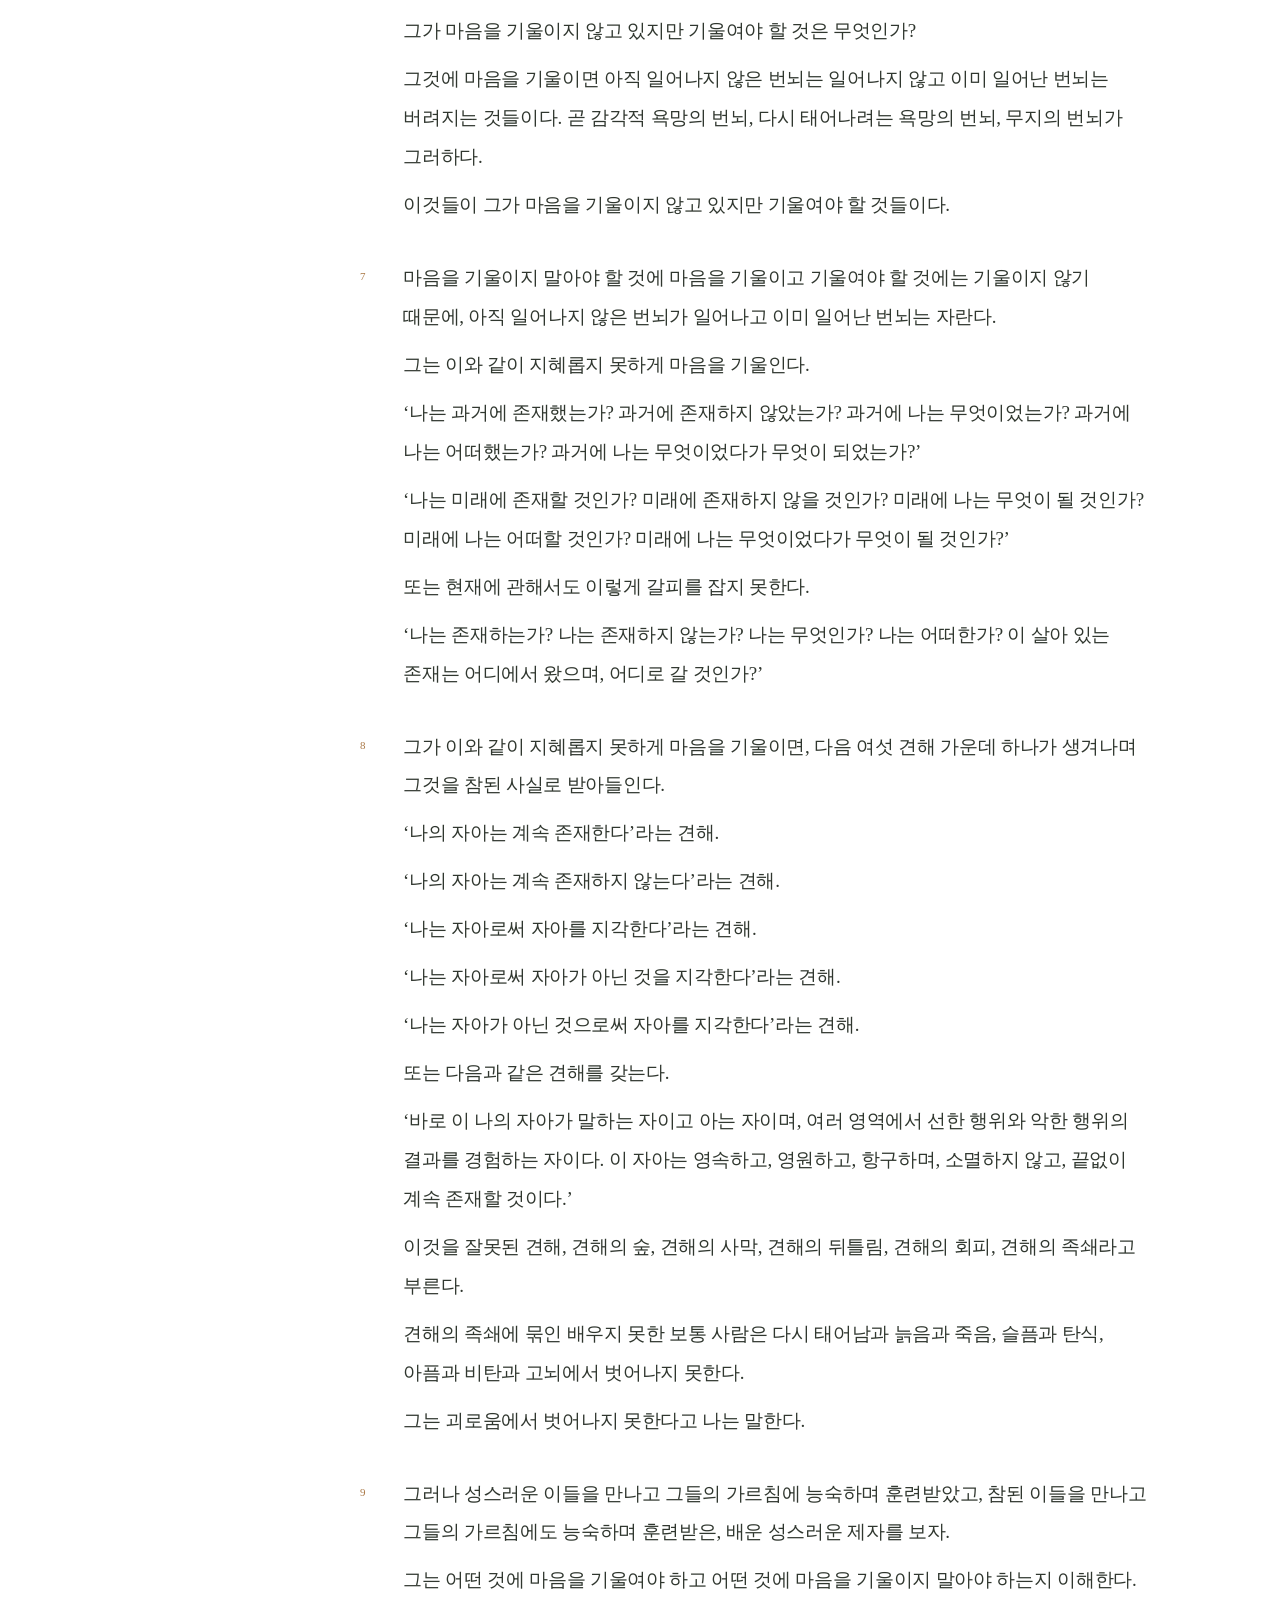
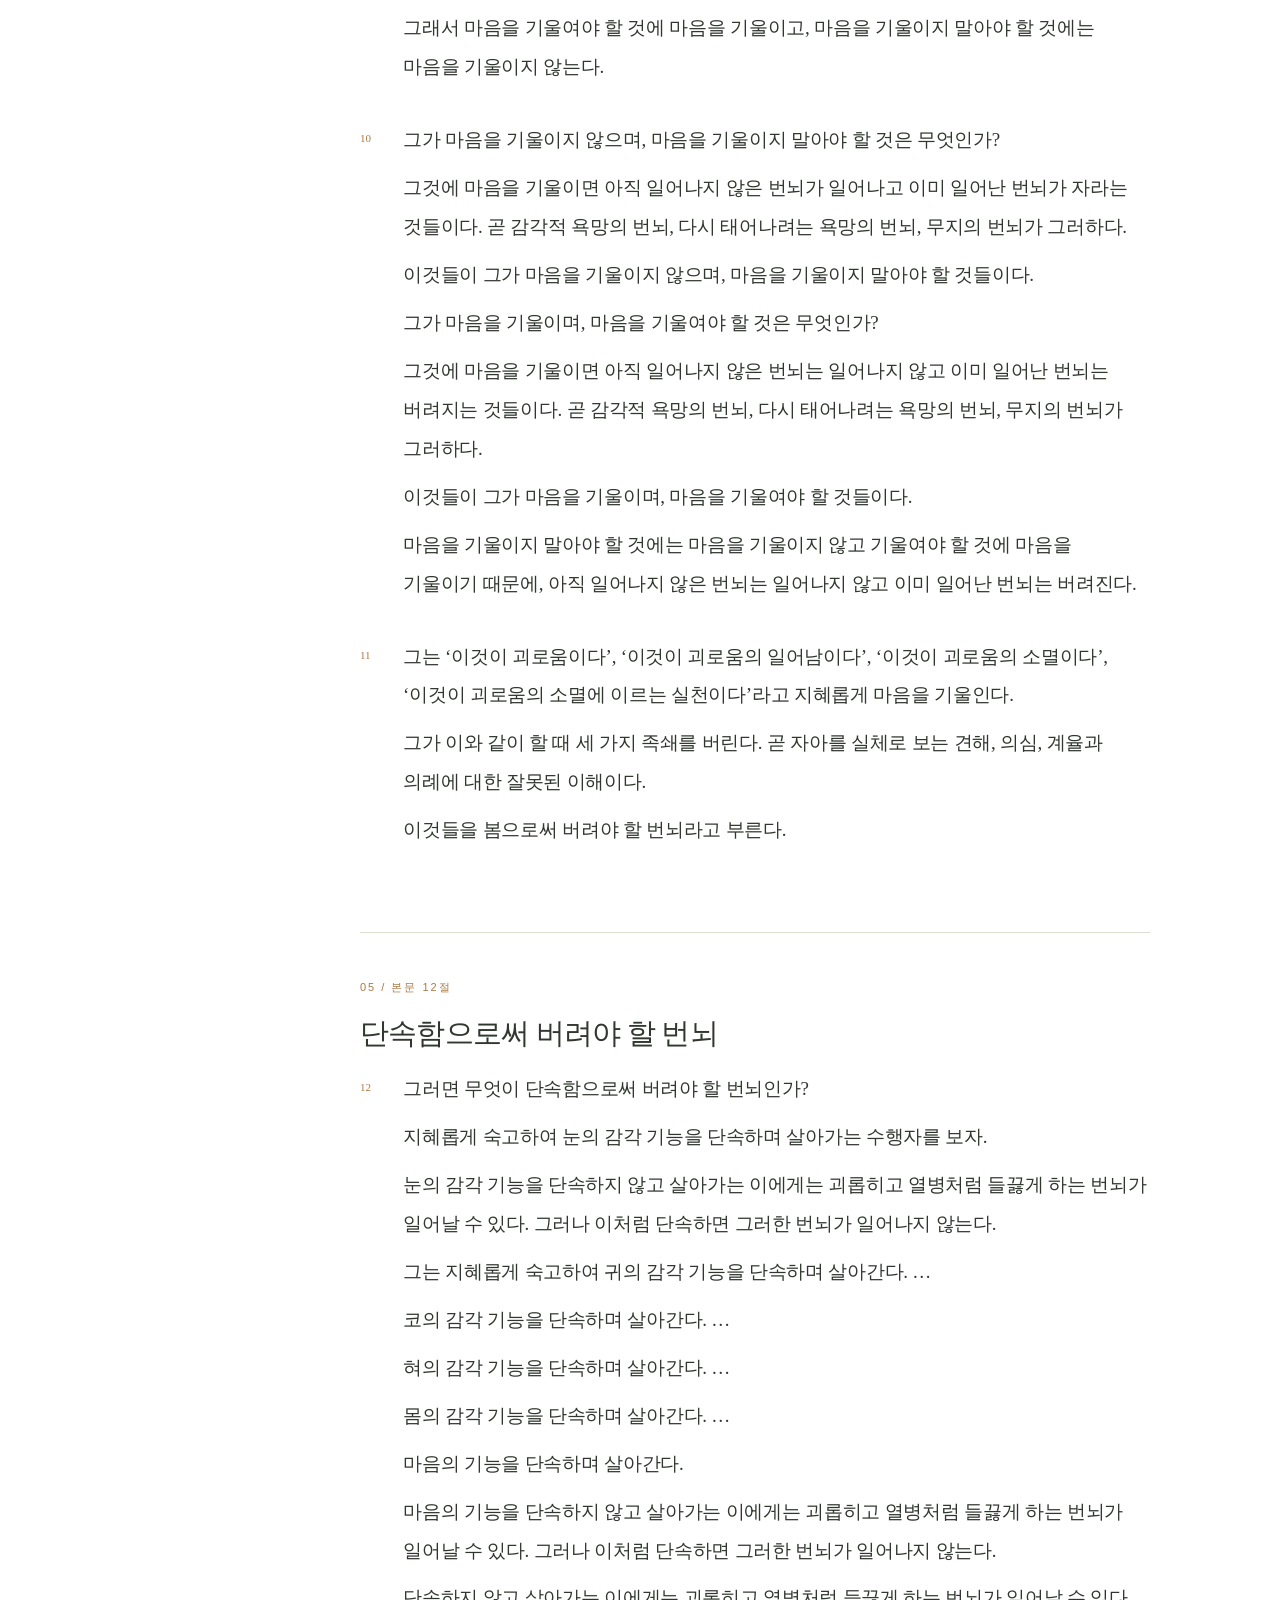
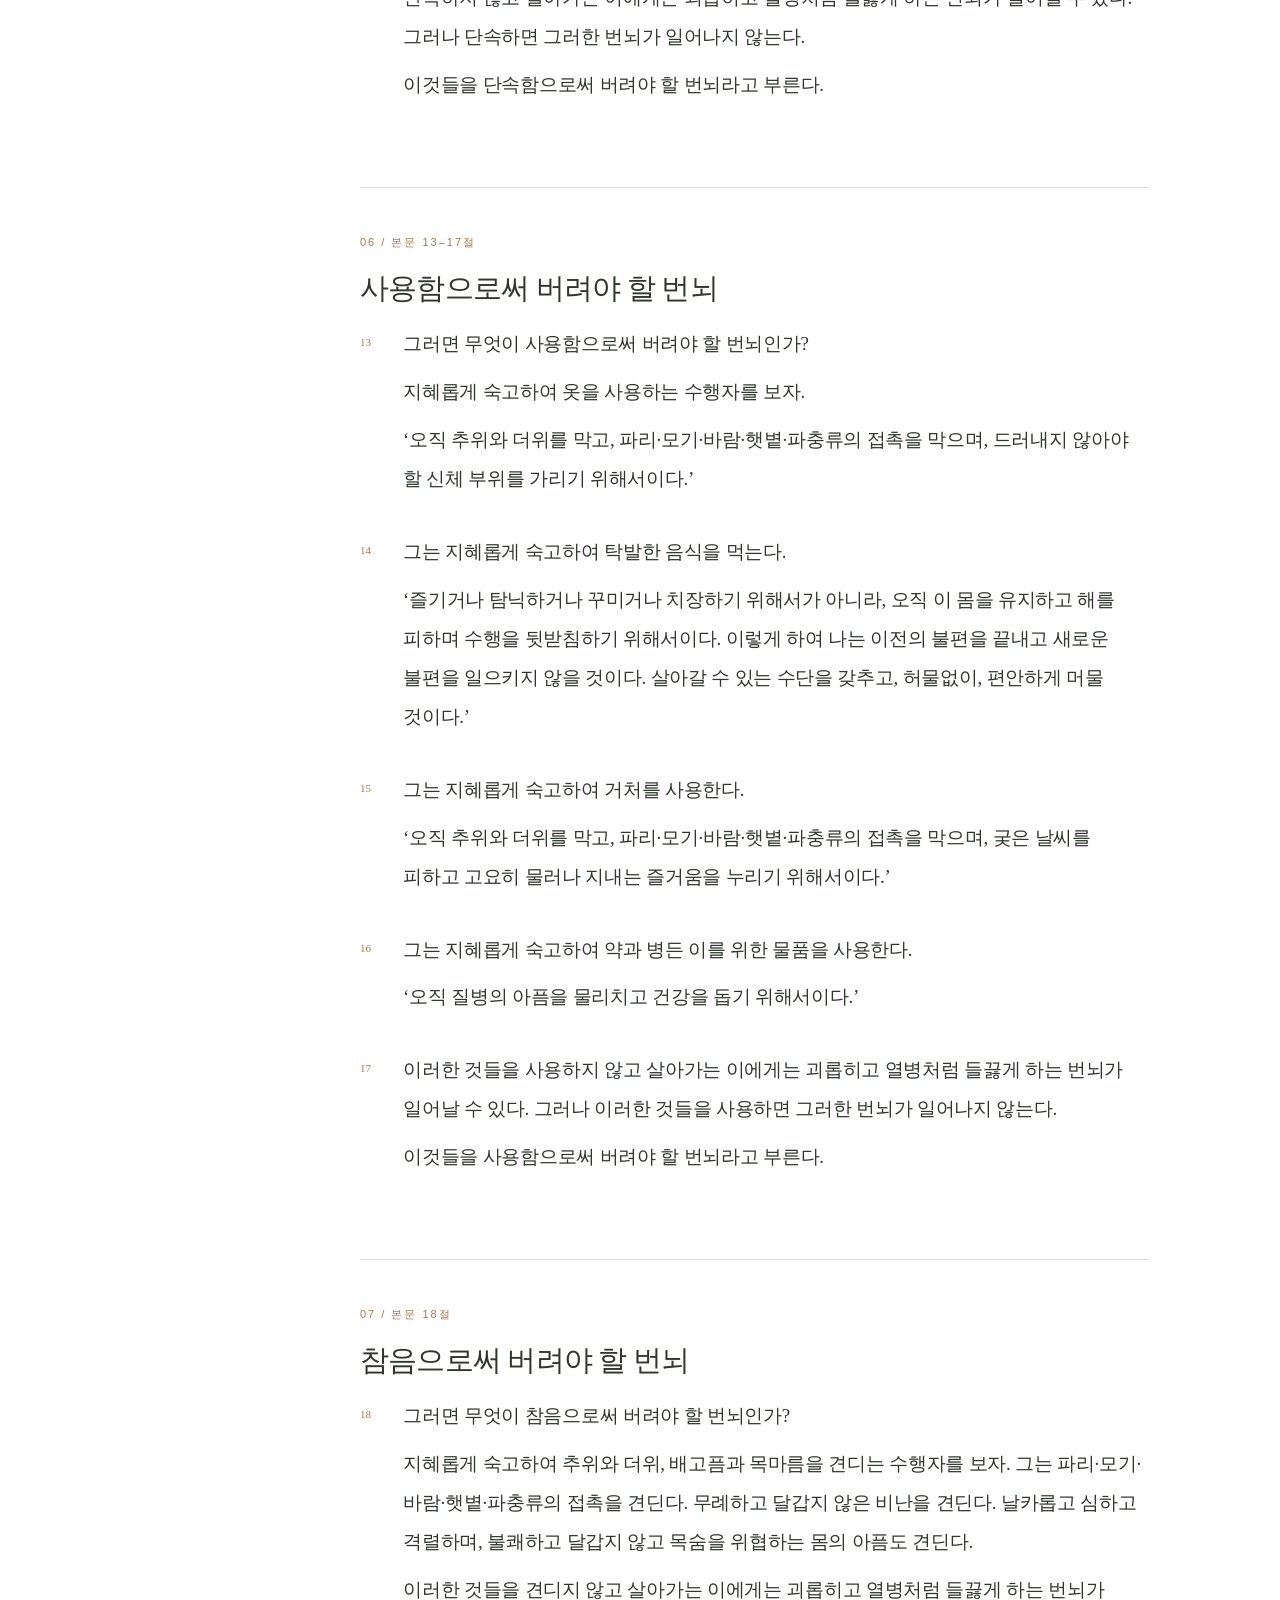
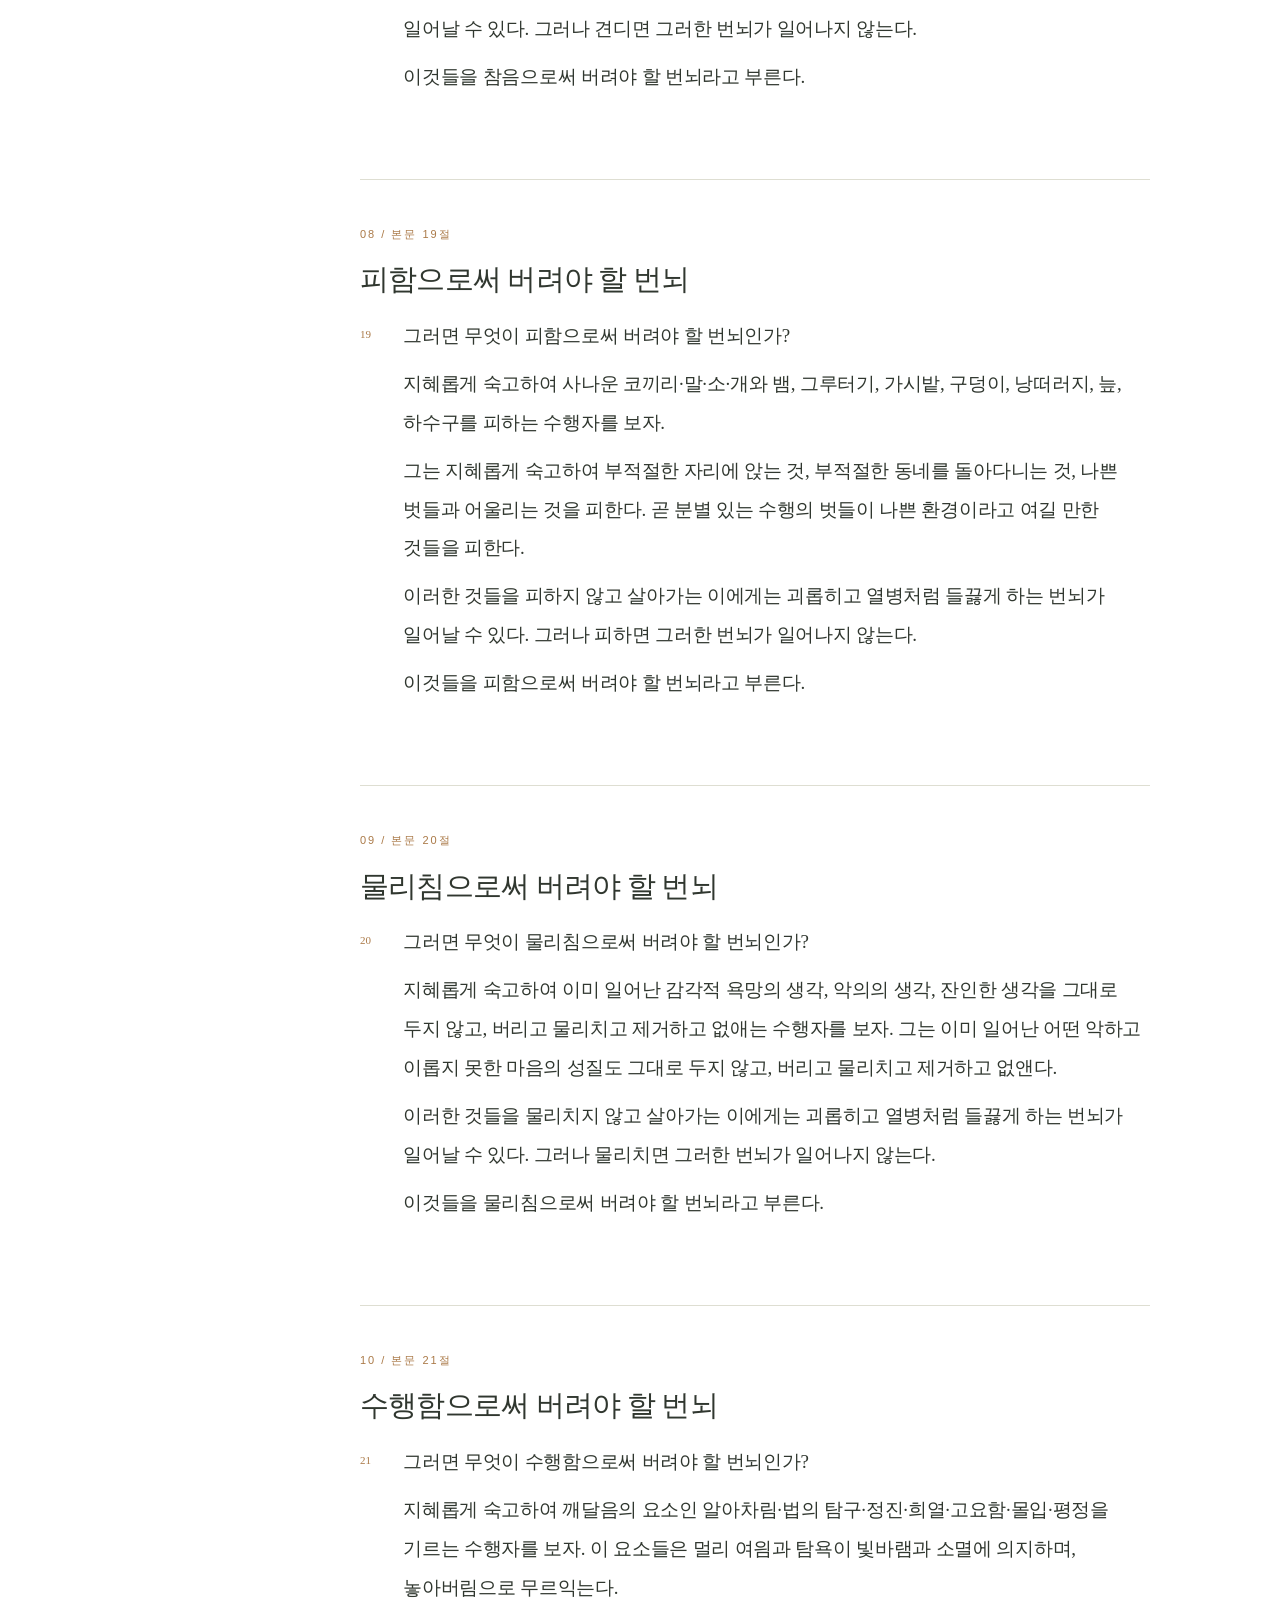
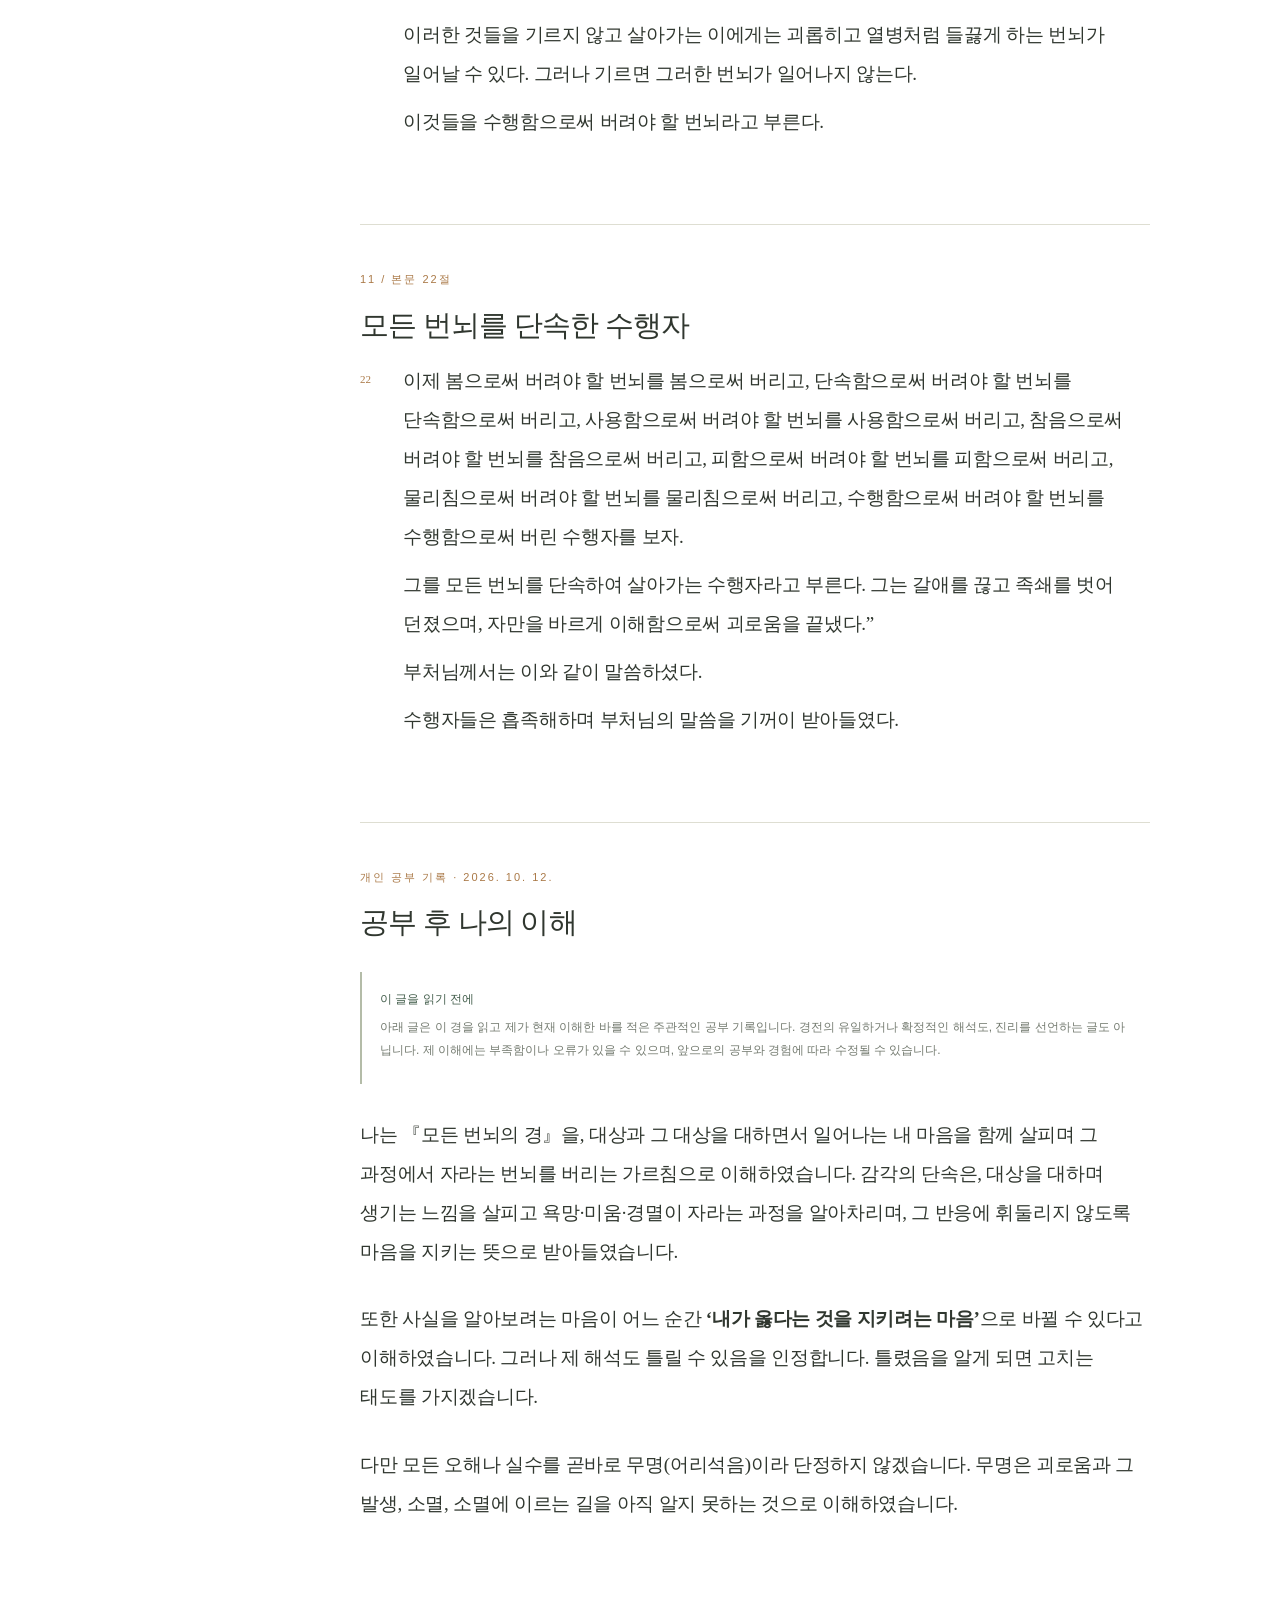
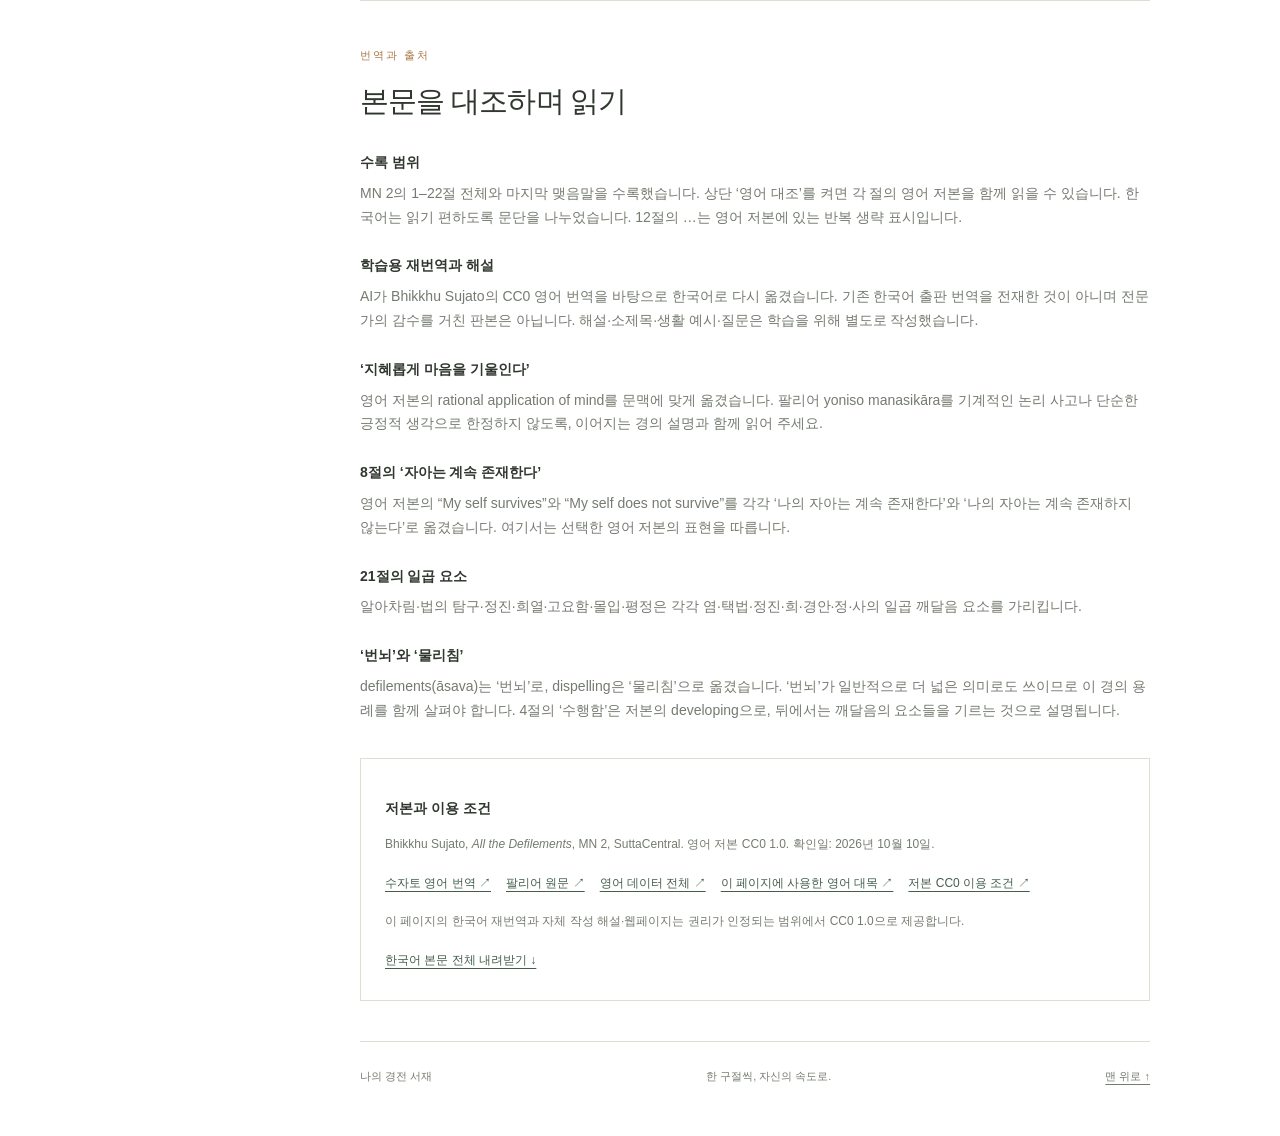
==== commit 9692cad3: "Add MN 4 reflection and MN 5 study page" ====
--- a/mn2.html
+++ b/mn2.html
@@ -10,7 +10,7 @@
 .personal-reflection{margin-top:28px}.personal-reflection .korean p{margin-bottom:1.5em}.reflection-notice{margin:24px 0 32px;padding:16px 18px;background:var(--paper);line-height:1.9}@media print{.reflection-notice{display:block!important}.personal-reflection{break-before:page}}</style></head>
 <body><a class="skip" href="#reading">본문으로 이동</a><div id="progress" aria-hidden="true"></div>
 <header><div class="header-brand"><button id="sidebar-open" class="icon-button" aria-label="목차 펼치기" title="목차 펼치기" aria-expanded="false" aria-controls="reader-sidebar" hidden><svg viewBox="0 0 24 24" width="20" height="20" fill="none" stroke="currentColor" stroke-width="1.6" stroke-linecap="round" stroke-linejoin="round" aria-hidden="true" focusable="false"><rect x="3" y="3" width="18" height="18" rx="4"/><path d="M9 3v18"/></svg></button><a class="brand" href="index.html"><svg class="brand-mark" xmlns="http://www.w3.org/2000/svg" viewBox="0 0 32 32" width="24" height="24" aria-hidden="true" focusable="false"><g fill="none" stroke="currentColor" stroke-width="1.75" stroke-linecap="round" stroke-linejoin="round"><circle cx="16" cy="16" r="13"/><path d="M16 12.75L16 3"/><path d="M18.298097 13.701903L25.192388 6.807612"/><path d="M19.25 16L29 16"/><path d="M18.298097 18.298097L25.192388 25.192388"/><path d="M16 19.25L16 29"/><path d="M13.701903 18.298097L6.807612 25.192388"/><path d="M12.75 16L3 16"/><path d="M13.701903 13.701903L6.807612 6.807612"/><circle cx="16" cy="16" r="3.25"/></g></svg><span class="brand-name">나의 경전 서재</span></a></div><span class="header-caption">천천히 읽고, 마음에 새기다</span><div class="header-actions"><button id="theme" class="icon-button" aria-label="어두운 화면으로 전환" title="어두운 화면으로 전환"><svg class="icon-moon" viewBox="0 0 24 24" width="20" height="20" fill="none" stroke="currentColor" stroke-width="1.6" stroke-linecap="round" stroke-linejoin="round" aria-hidden="true" focusable="false"><path d="M20.9 13A9 9 0 0 1 11 3.1 9 9 0 1 0 20.9 13Z"/></svg><svg class="icon-sun" viewBox="0 0 24 24" width="20" height="20" fill="none" stroke="currentColor" stroke-width="1.6" stroke-linecap="round" stroke-linejoin="round" aria-hidden="true" focusable="false"><circle cx="12" cy="12" r="4"/><path d="M12 2v2m0 16v2M2 12h2m16 0h2M4.9 4.9l1.4 1.4m11.4 11.4 1.4 1.4m0-14.2-1.4 1.4M6.3 17.7l-1.4 1.4"/></svg></button></div></header>
-<div class="layout"><aside id="reader-sidebar"><div class="shelf-heading"><div class="shelf-label">SUTTA LIBRARY</div><button id="sidebar-toggle" class="icon-button" aria-label="목차 접기" title="목차 접기" aria-expanded="true" aria-controls="reader-sidebar"><svg viewBox="0 0 24 24" width="20" height="20" fill="none" stroke="currentColor" stroke-width="1.6" stroke-linecap="round" stroke-linejoin="round" aria-hidden="true" focusable="false"><rect x="3" y="3" width="18" height="18" rx="4"/><path d="M9 3v18"/></svg></button></div><div class="shelf-title">경전 공부</div><!-- library:start --><div class="library-tree" role="navigation" aria-label="경전 선택"><details class="library-category" open><summary><span class="library-category-title">맛지마 니까야</span><span class="library-count">4편</span><svg class="library-chevron" viewBox="0 0 16 16" width="16" height="16" aria-hidden="true" focusable="false"><path d="m6 4 4 4-4 4" fill="none" stroke="currentColor" stroke-width="1.5" stroke-linecap="round" stroke-linejoin="round"/></svg></summary><div class="library-books"><a class="library-book" href="index.html"><span class="library-code">M001</span><span class="library-book-title">뿌리에 대한 법문 경</span></a><a class="library-book" href="mn2.html" aria-current="page"><span class="library-code">M002</span><span class="library-book-title">모든 번뇌의 경</span></a><a class="library-book" href="mn3.html"><span class="library-code">M003</span><span class="library-book-title">법의 상속자 경</span></a><a class="library-book" href="mn4.html"><span class="library-code">M004</span><span class="library-book-title">두려움과 공포의 경</span></a></div></details></div><!-- library:end --><div class="book-card"><span>맛지마 니까야 · 두 번째 경</span><strong>M002</strong><p>모든 번뇌의 경</p></div>
+<div class="layout"><aside id="reader-sidebar"><div class="shelf-heading"><div class="shelf-label">SUTTA LIBRARY</div><button id="sidebar-toggle" class="icon-button" aria-label="목차 접기" title="목차 접기" aria-expanded="true" aria-controls="reader-sidebar"><svg viewBox="0 0 24 24" width="20" height="20" fill="none" stroke="currentColor" stroke-width="1.6" stroke-linecap="round" stroke-linejoin="round" aria-hidden="true" focusable="false"><rect x="3" y="3" width="18" height="18" rx="4"/><path d="M9 3v18"/></svg></button></div><div class="shelf-title">경전 공부</div><!-- library:start --><div class="library-tree" role="navigation" aria-label="경전 선택"><details class="library-category" open><summary><span class="library-category-title">맛지마 니까야</span><span class="library-count">5편</span><svg class="library-chevron" viewBox="0 0 16 16" width="16" height="16" aria-hidden="true" focusable="false"><path d="m6 4 4 4-4 4" fill="none" stroke="currentColor" stroke-width="1.5" stroke-linecap="round" stroke-linejoin="round"/></svg></summary><div class="library-books"><a class="library-book" href="index.html"><span class="library-code">M001</span><span class="library-book-title">뿌리에 대한 법문 경</span></a><a class="library-book" href="mn2.html" aria-current="page"><span class="library-code">M002</span><span class="library-book-title">모든 번뇌의 경</span></a><a class="library-book" href="mn3.html"><span class="library-code">M003</span><span class="library-book-title">법의 상속자 경</span></a><a class="library-book" href="mn4.html"><span class="library-code">M004</span><span class="library-book-title">두려움과 공포의 경</span></a><a class="library-book" href="mn5.html"><span class="library-code">M005</span><span class="library-book-title">흠 없음의 경</span></a></div></details></div><!-- library:end --><div class="book-card"><span>맛지마 니까야 · 두 번째 경</span><strong>M002</strong><p>모든 번뇌의 경</p></div>
 <nav aria-label="본문 목차"><a href="#opening"><span>01</span>법문을 여는 말씀</a><a href="#attention"><span>02</span>무엇을 알고 보는가</a><a href="#methods"><span>03</span>일곱 가지 길의 예고</a><a href="#seeing"><span>04</span>봄으로써 버려야 할 번뇌</a><a href="#restraint"><span>05</span>단속함으로써 버려야 할 번뇌</a><a href="#using"><span>06</span>사용함으로써 버려야 할 번뇌</a><a href="#enduring"><span>07</span>참음으로써 버려야 할 번뇌</a><a href="#avoiding"><span>08</span>피함으로써 버려야 할 번뇌</a><a href="#dispelling"><span>09</span>물리침으로써 버려야 할 번뇌</a><a href="#developing"><span>10</span>수행함으로써 버려야 할 번뇌</a><a href="#conclusion"><span>11</span>모든 번뇌를 단속한 수행자</a><a href="#my-understanding"><span>12</span>공부 후 나의 이해</a></nav><a class="source-nav" href="#translation">번역과 출처 ↗</a></aside>
 <main id="top"><div class="hero"><div class="eyebrow">맛지마 니까야 · 두 번째 경 · 전문</div><h1>모든 번뇌의 경</h1><p class="pali" lang="pi">Sabbāsavasutta</p><p class="intro">내가 마음을 기울이는 방식은<br>번뇌를 키우는가, 줄이는가.</p><div class="hero-meta"><span>MN 2 · 1–22절 전문</span><span>한국어 학습용 재번역</span><span>본문과 해설</span></div><p class="study-date">공부 시작 · 2026년 10월 10일</p></div>
 <div class="toolbar" aria-label="읽기 설정"><div><button id="smaller" aria-label="글자 작게">가−</button><button id="larger" aria-label="글자 크게">가＋</button></div><label><input id="english-toggle" type="checkbox"> 영어 대조</label><button id="print">인쇄 / PDF</button></div>
@@ -34,4 +34,4 @@
 </div>
 <section id="translation" class="translation"><div class="chapter-label">번역과 출처</div><h2>본문을 대조하며 읽기</h2><dl><dt>수록 범위</dt><dd>MN 2의 1–22절 전체와 마지막 맺음말을 수록했습니다. 상단 ‘영어 대조’를 켜면 각 절의 영어 저본을 함께 읽을 수 있습니다. 한국어는 읽기 편하도록 문단을 나누었습니다. 12절의 …는 영어 저본에 있는 반복 생략 표시입니다.</dd><dt>학습용 재번역과 해설</dt><dd>AI가 Bhikkhu Sujato의 CC0 영어 번역을 바탕으로 한국어로 다시 옮겼습니다. 기존 한국어 출판 번역을 전재한 것이 아니며 전문가의 감수를 거친 판본은 아닙니다. 해설·소제목·생활 예시·질문은 학습을 위해 별도로 작성했습니다.</dd><dt>‘지혜롭게 마음을 기울인다’</dt><dd>영어 저본의 rational application of mind를 문맥에 맞게 옮겼습니다. 팔리어 yoniso manasikāra를 기계적인 논리 사고나 단순한 긍정적 생각으로 한정하지 않도록, 이어지는 경의 설명과 함께 읽어 주세요.</dd><dt>8절의 ‘자아는 계속 존재한다’</dt><dd>영어 저본의 “My self survives”와 “My self does not survive”를 각각 ‘나의 자아는 계속 존재한다’와 ‘나의 자아는 계속 존재하지 않는다’로 옮겼습니다. 여기서는 선택한 영어 저본의 표현을 따릅니다.</dd><dt>21절의 일곱 요소</dt><dd>알아차림·법의 탐구·정진·희열·고요함·몰입·평정은 각각 염·택법·정진·희·경안·정·사의 일곱 깨달음 요소를 가리킵니다.</dd><dt>‘번뇌’와 ‘물리침’</dt><dd>defilements(āsava)는 ‘번뇌’로, dispelling은 ‘물리침’으로 옮겼습니다. ‘번뇌’가 일반적으로 더 넓은 의미로도 쓰이므로 이 경의 용례를 함께 살펴야 합니다. 4절의 ‘수행함’은 저본의 developing으로, 뒤에서는 깨달음의 요소들을 기르는 것으로 설명됩니다.</dd></dl>
 <div class="sources"><h3>저본과 이용 조건</h3><p>Bhikkhu Sujato, <cite>All the Defilements</cite>, MN 2, SuttaCentral. 영어 저본 CC0 1.0. 확인일: 2026년 10월 10일.</p><a href="https://suttacentral.net/mn2/en/sujato">수자토 영어 번역 ↗</a><a href="https://suttacentral.net/mn2/pli/ms">팔리어 원문 ↗</a><a href="https://github.com/suttacentral/bilara-data/blob/published/translation/en/sujato/sutta/mn/mn2_translation-en-sujato.json">영어 데이터 전체 ↗</a><a href="mn2-source-en.json">이 페이지에 사용한 영어 대목 ↗</a><a href="https://github.com/suttacentral/bilara-data/blob/published/LICENSE.md">저본 CC0 이용 조건 ↗</a><p>이 페이지의 한국어 재번역과 자체 작성 해설·웹페이지는 권리가 인정되는 범위에서 CC0 1.0으로 제공합니다.</p><a href="mn2-ko.txt" download>한국어 본문 전체 내려받기 ↓</a></div></section>
-<footer>나의 경전 서재 <span>한 구절씩, 자신의 속도로.</span><a href="#top">맨 위로 ↑</a></footer></main></div><script src="mn2.js?v=20261012-icons"></script><script src="sidebar.js?v=20261012-icons"></script></body></html>+<footer>나의 경전 서재 <span>한 구절씩, 자신의 속도로.</span><a href="#top">맨 위로 ↑</a></footer></main></div><script src="mn2.js?v=20261012-icons"></script><script src="sidebar.js?v=20261012-scroll-fix"></script></body></html>
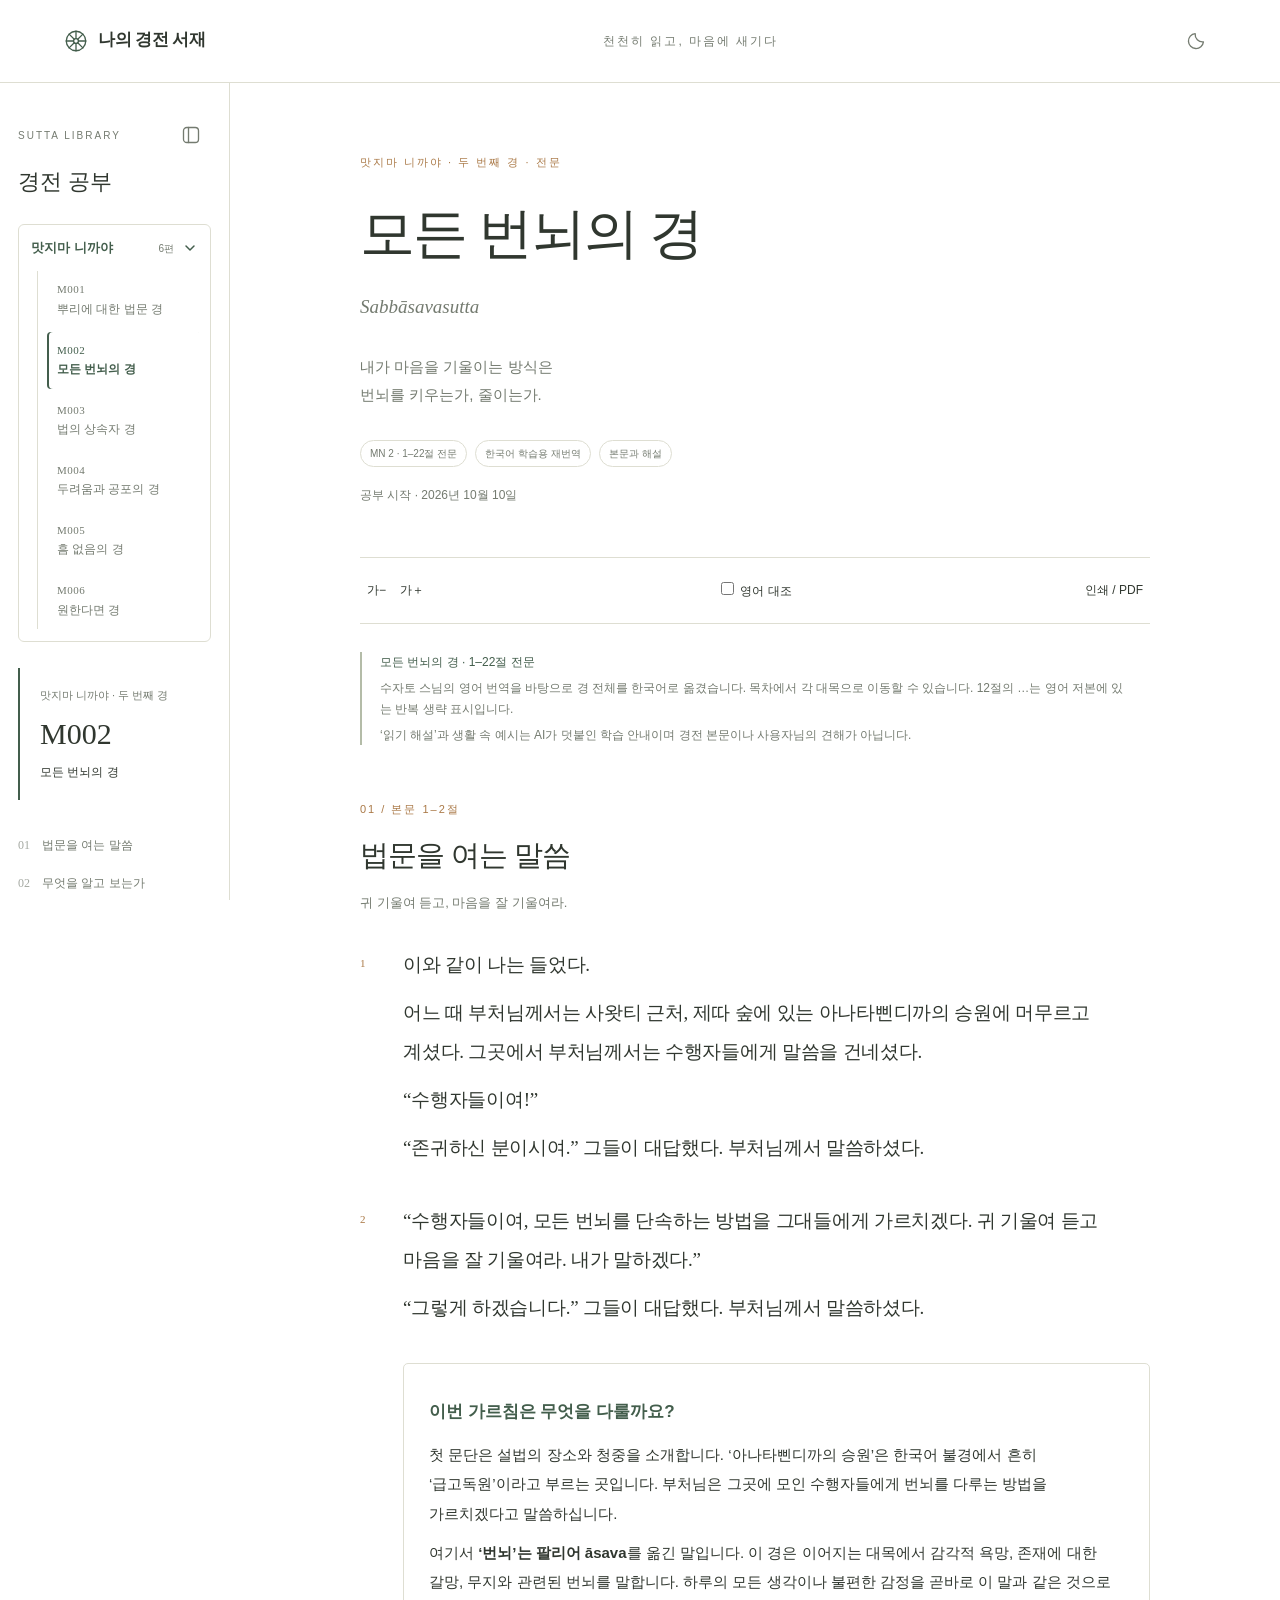
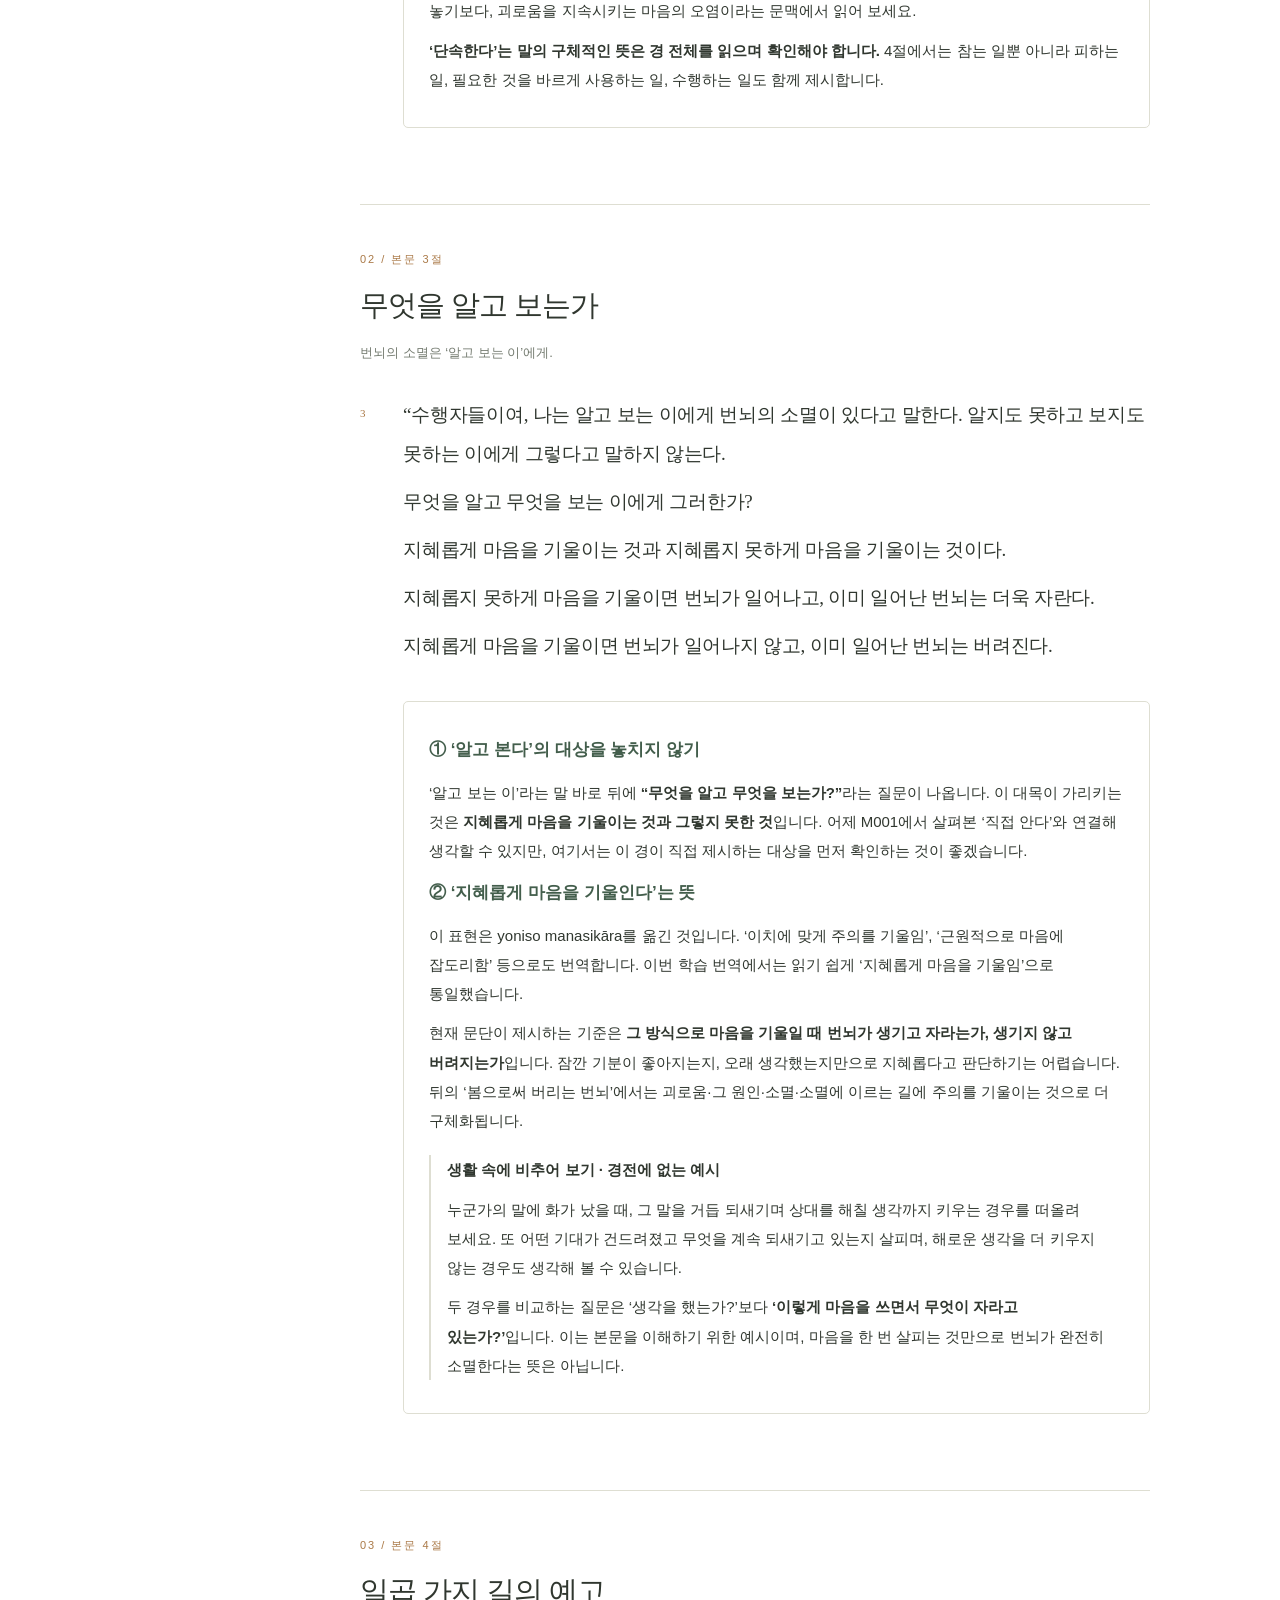
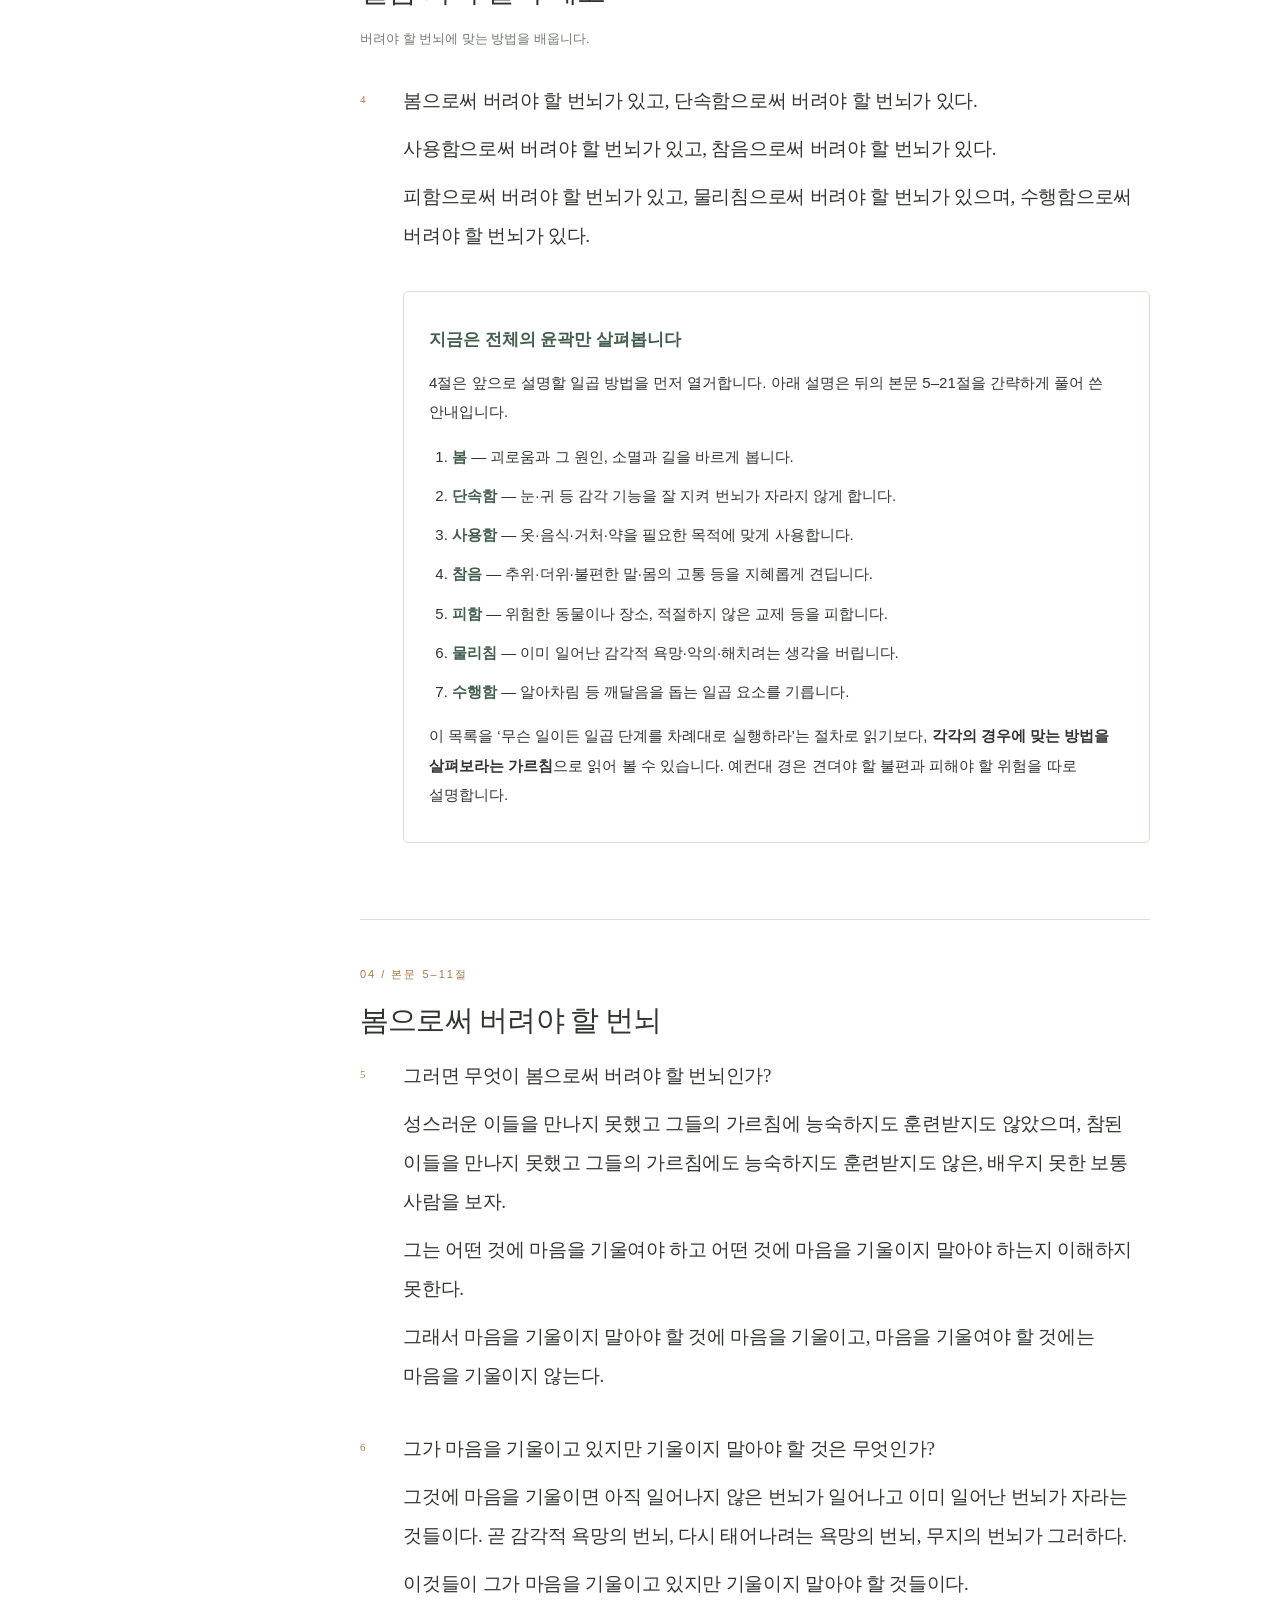
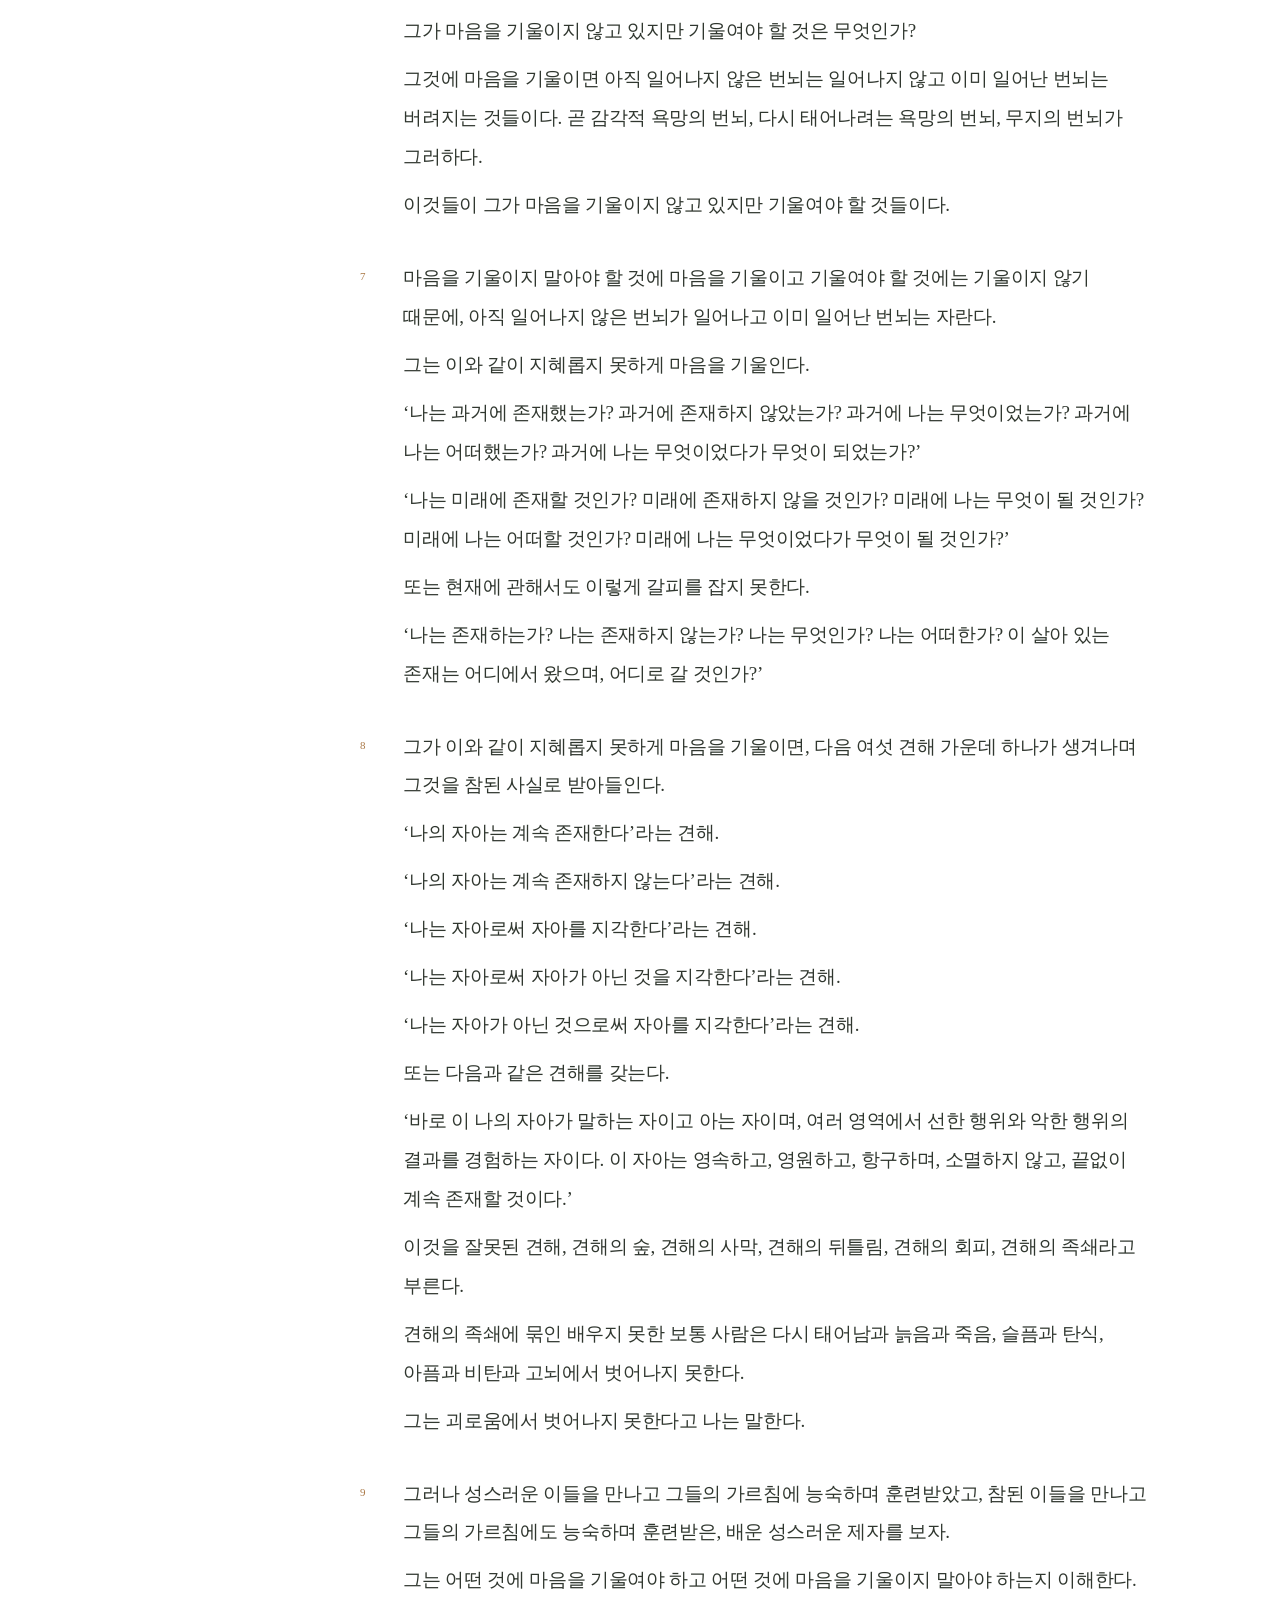
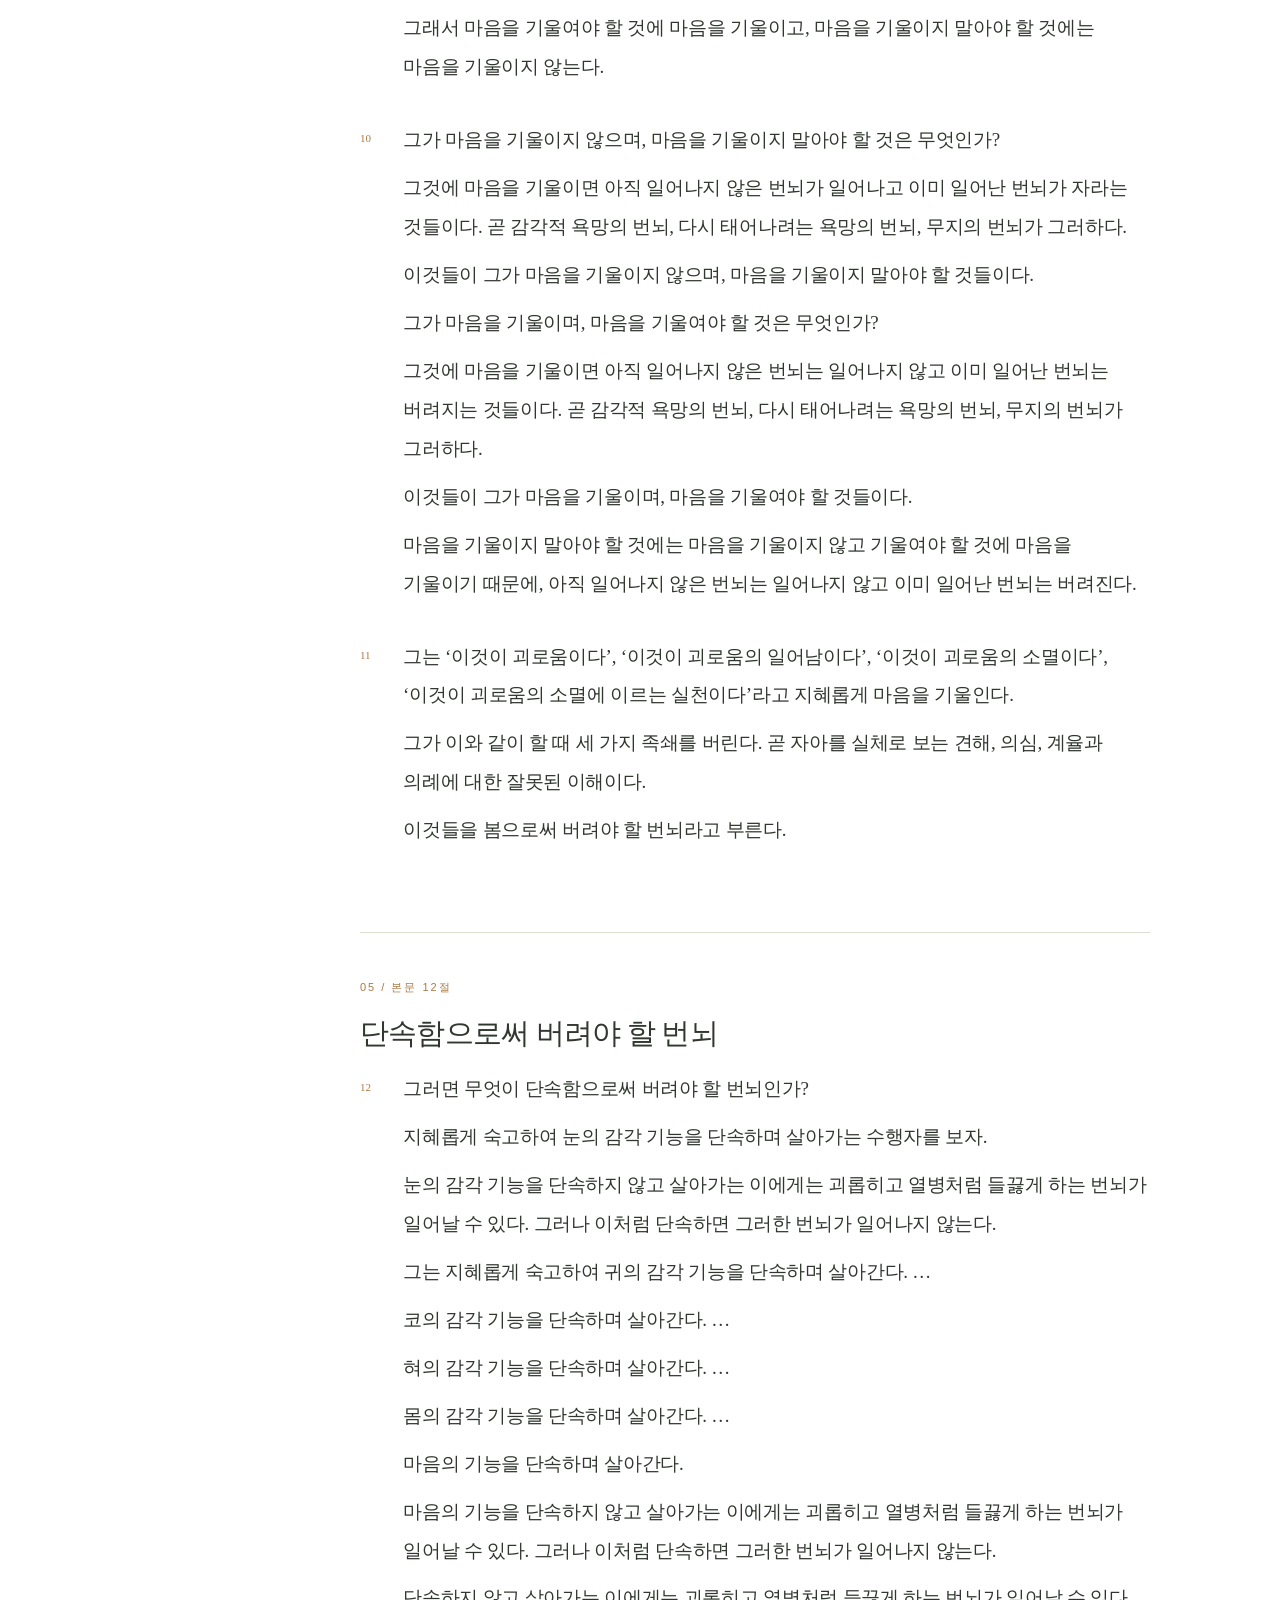
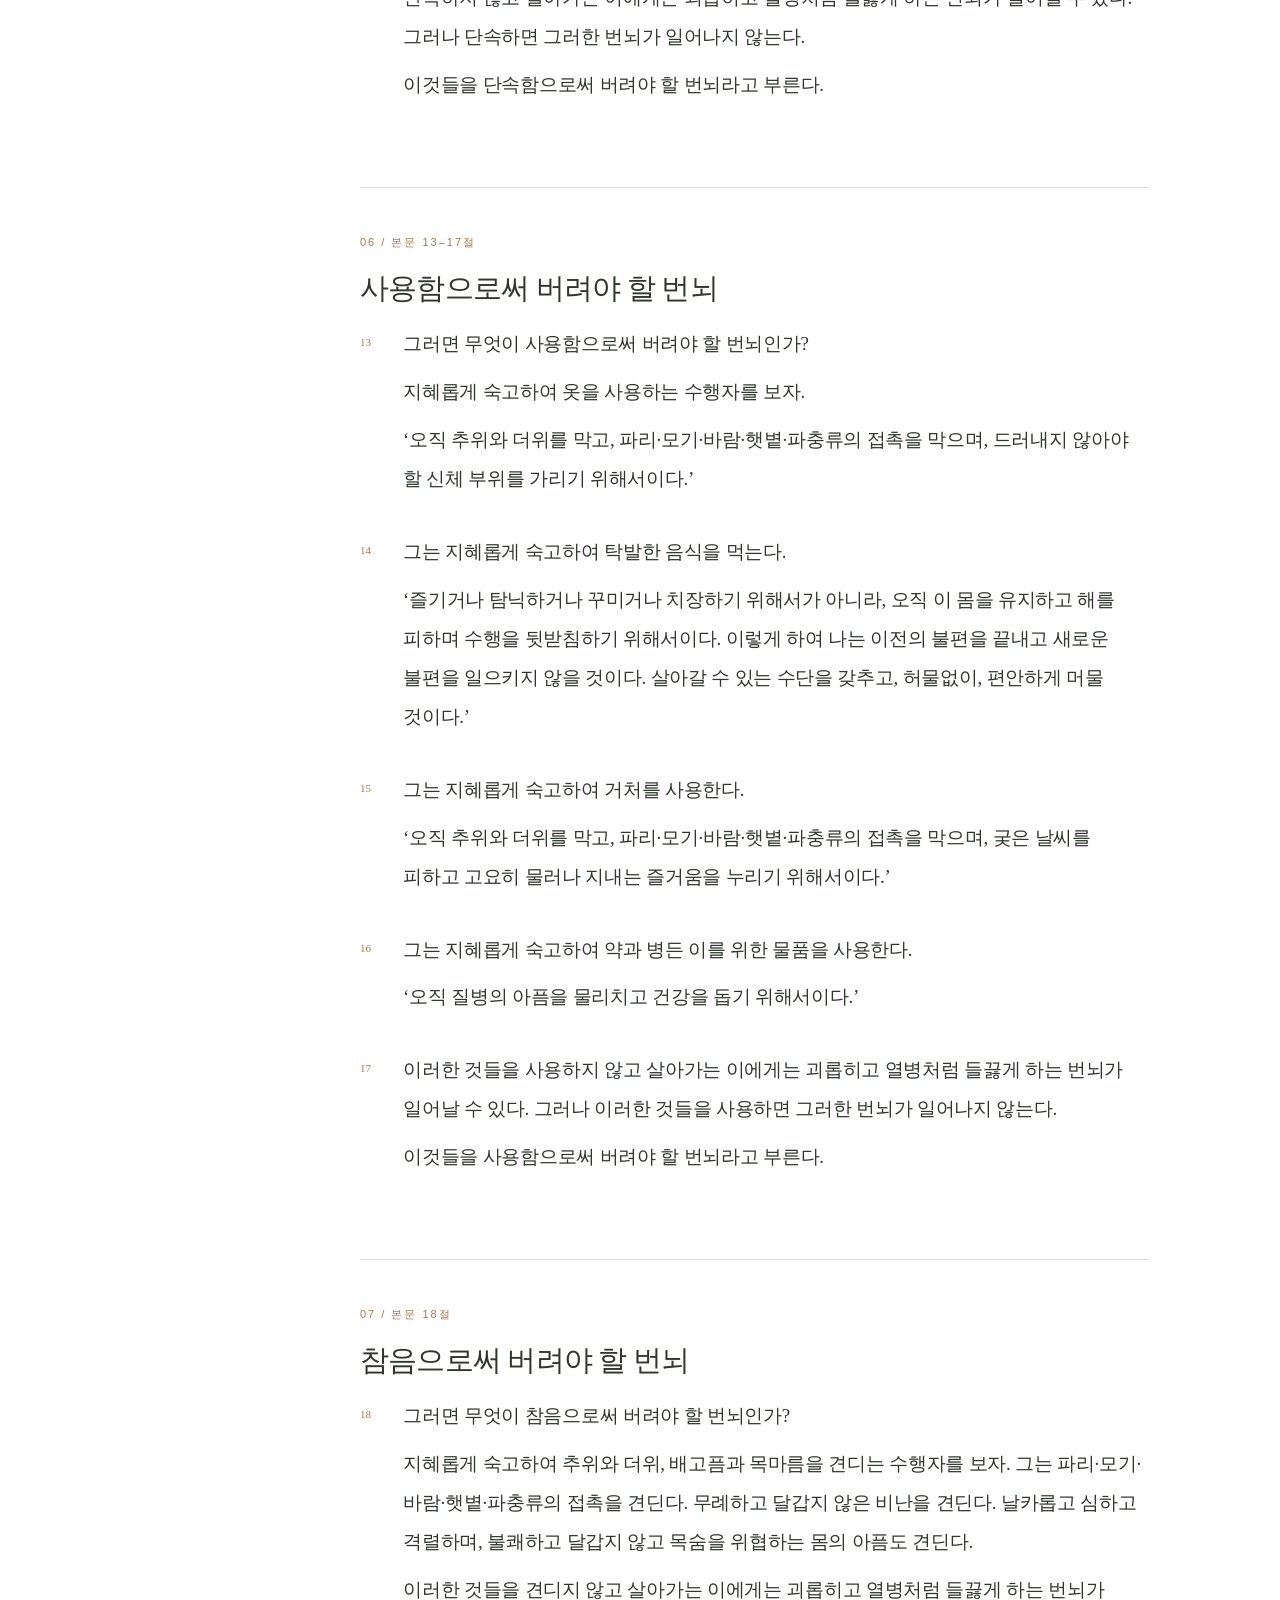
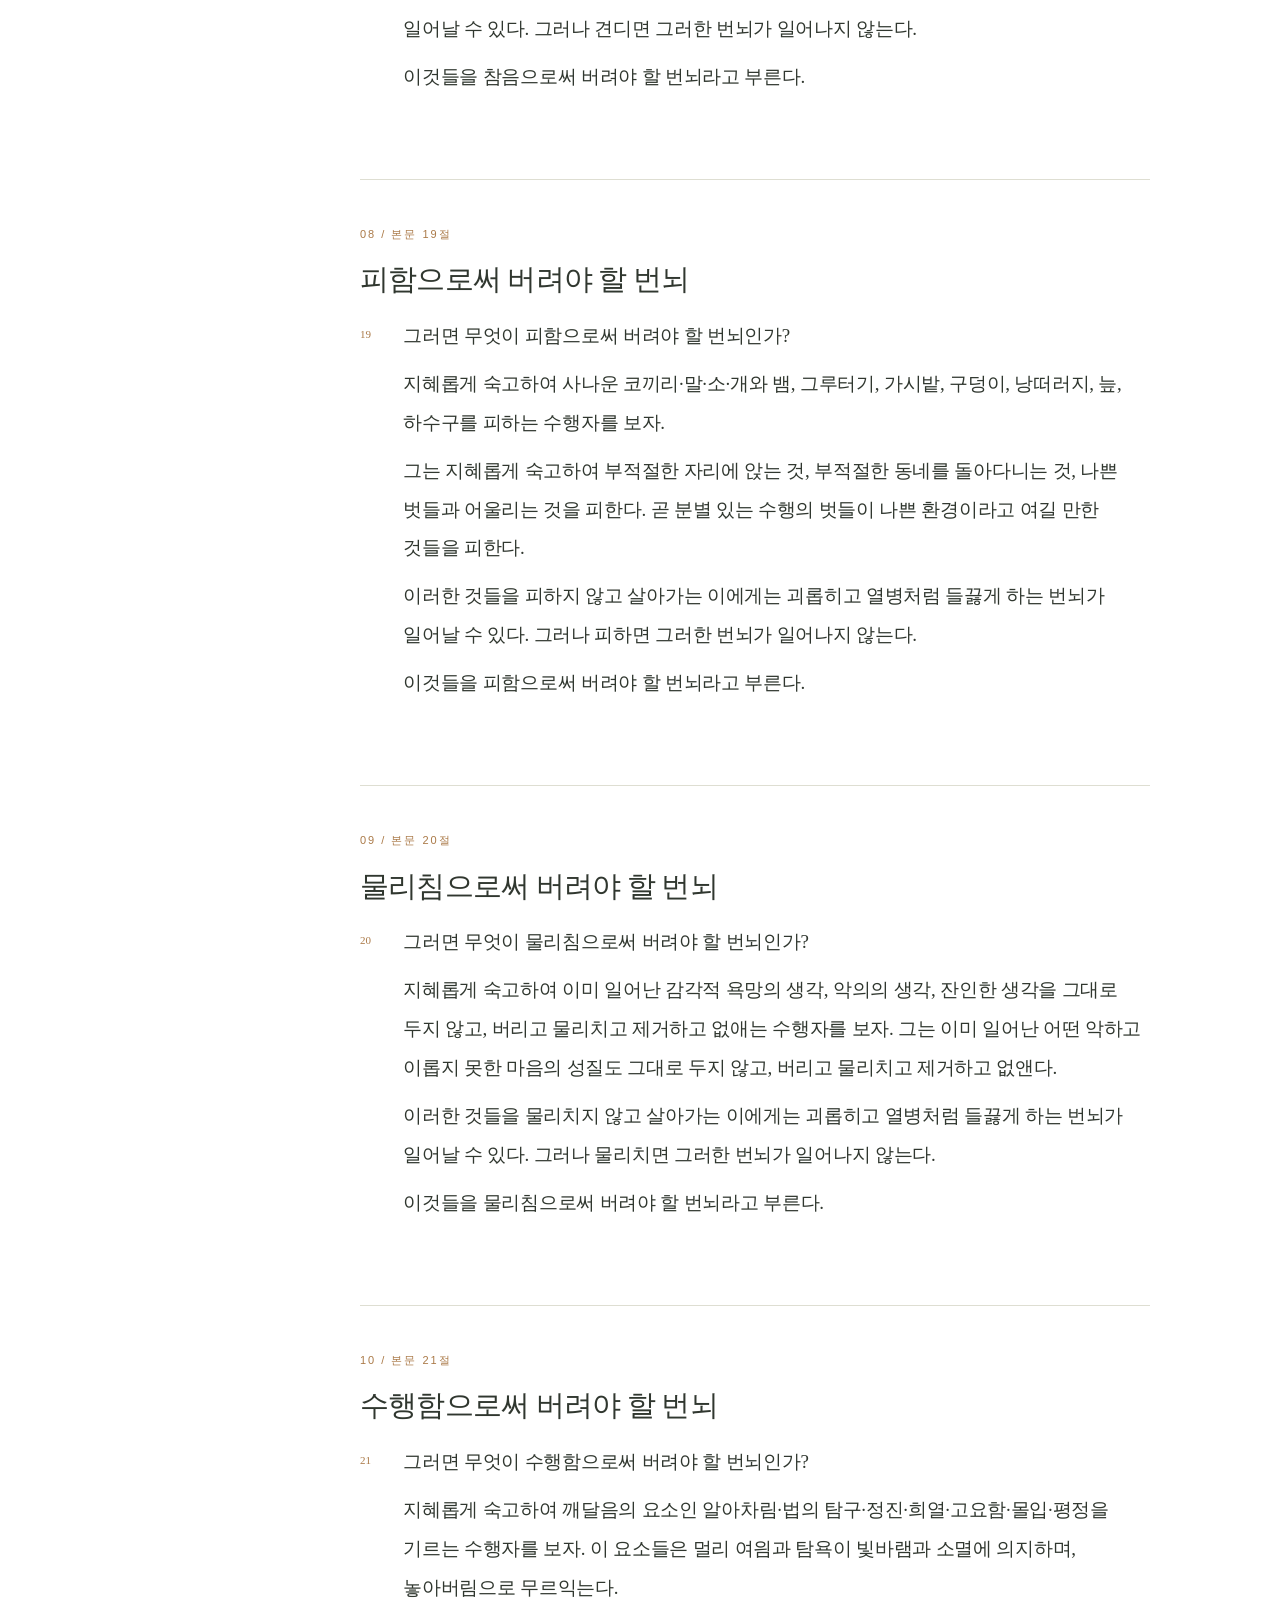
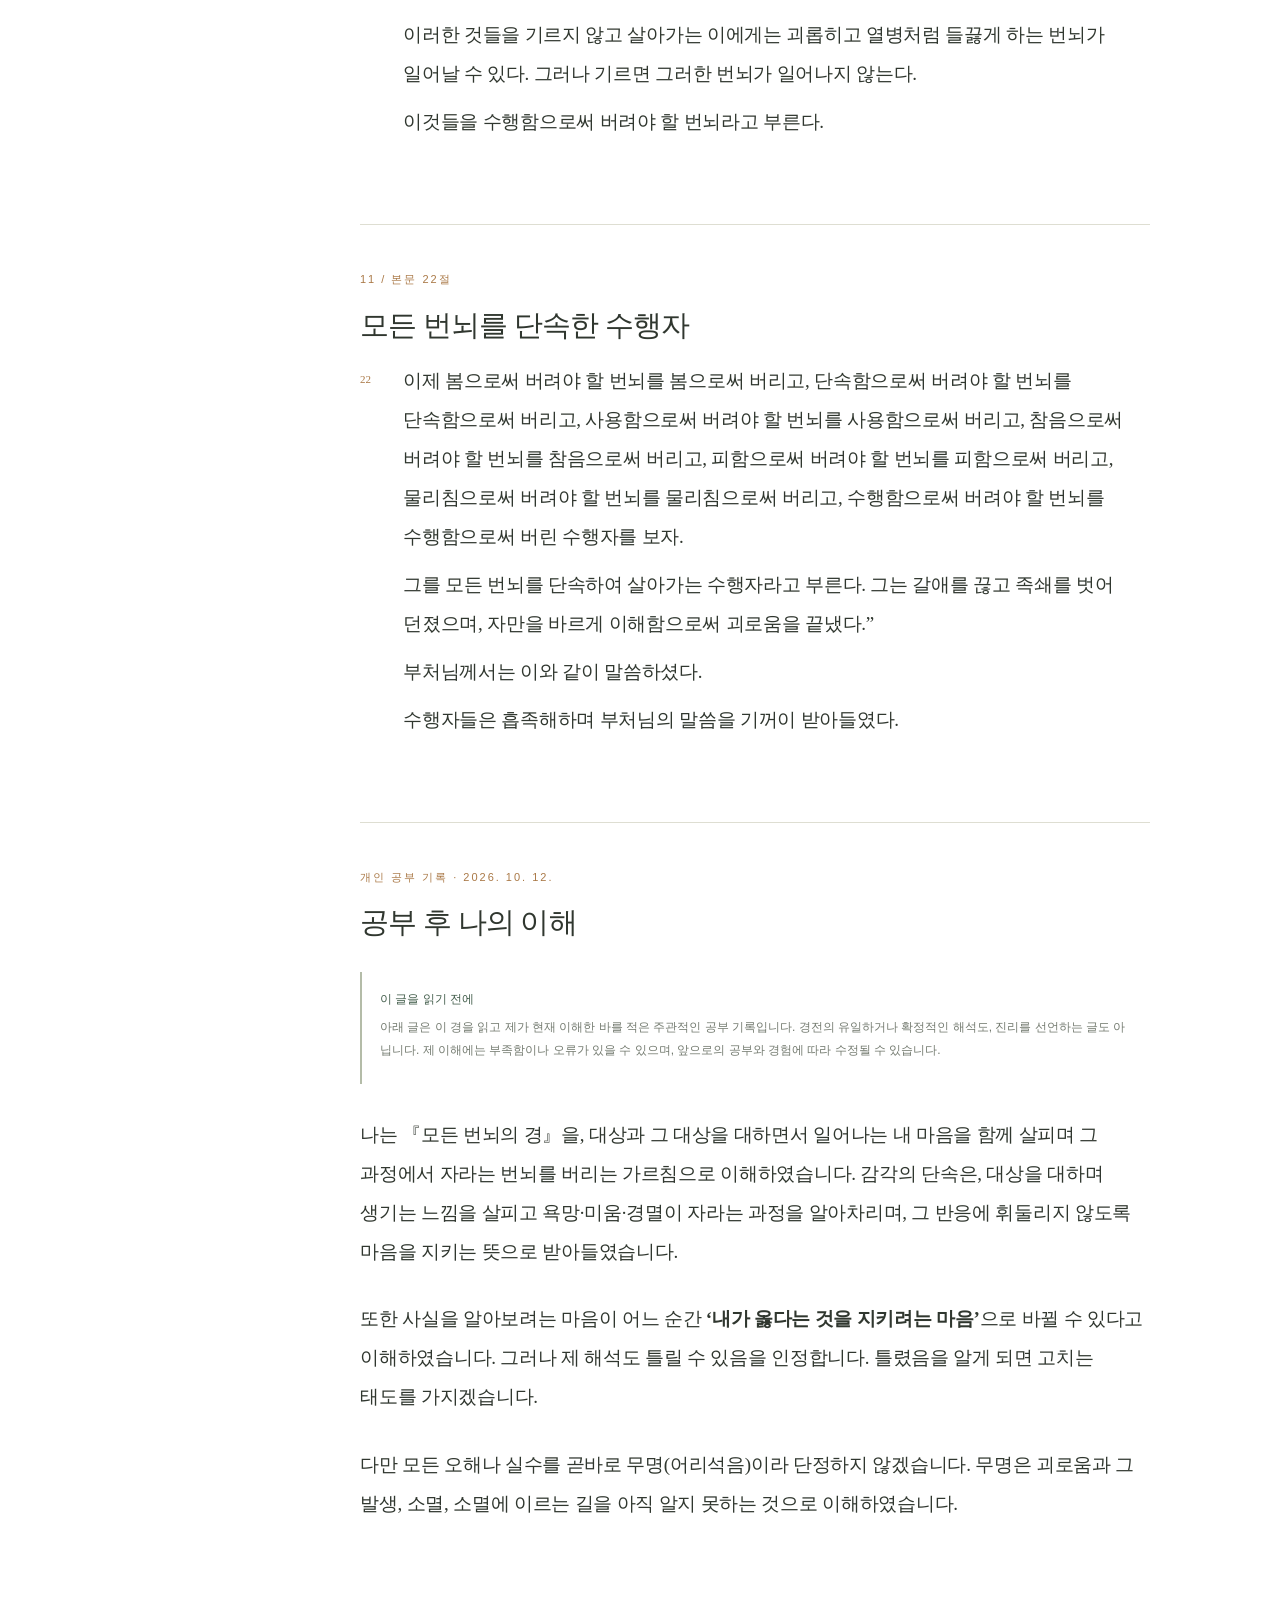
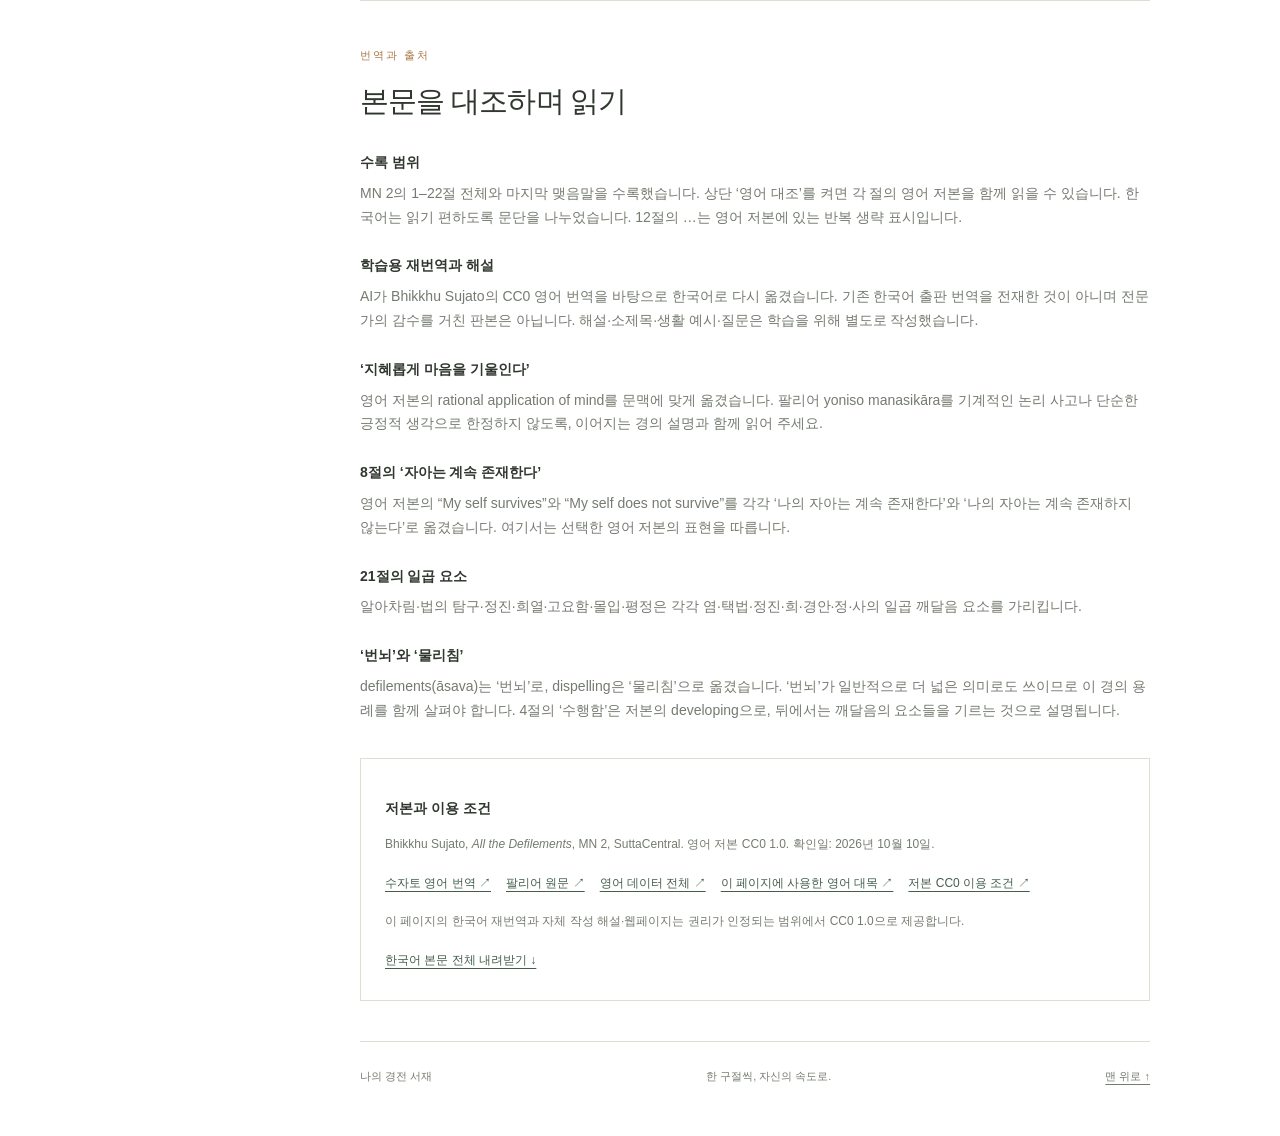
==== commit 8938c642: "Add MN 6 study reader and library links Add the complete Korean learning retranslation of Sujato’s C" ====
--- a/mn2.html
+++ b/mn2.html
@@ -10,7 +10,7 @@
 .personal-reflection{margin-top:28px}.personal-reflection .korean p{margin-bottom:1.5em}.reflection-notice{margin:24px 0 32px;padding:16px 18px;background:var(--paper);line-height:1.9}@media print{.reflection-notice{display:block!important}.personal-reflection{break-before:page}}</style></head>
 <body><a class="skip" href="#reading">본문으로 이동</a><div id="progress" aria-hidden="true"></div>
 <header><div class="header-brand"><button id="sidebar-open" class="icon-button" aria-label="목차 펼치기" title="목차 펼치기" aria-expanded="false" aria-controls="reader-sidebar" hidden><svg viewBox="0 0 24 24" width="20" height="20" fill="none" stroke="currentColor" stroke-width="1.6" stroke-linecap="round" stroke-linejoin="round" aria-hidden="true" focusable="false"><rect x="3" y="3" width="18" height="18" rx="4"/><path d="M9 3v18"/></svg></button><a class="brand" href="index.html"><svg class="brand-mark" xmlns="http://www.w3.org/2000/svg" viewBox="0 0 32 32" width="24" height="24" aria-hidden="true" focusable="false"><g fill="none" stroke="currentColor" stroke-width="1.75" stroke-linecap="round" stroke-linejoin="round"><circle cx="16" cy="16" r="13"/><path d="M16 12.75L16 3"/><path d="M18.298097 13.701903L25.192388 6.807612"/><path d="M19.25 16L29 16"/><path d="M18.298097 18.298097L25.192388 25.192388"/><path d="M16 19.25L16 29"/><path d="M13.701903 18.298097L6.807612 25.192388"/><path d="M12.75 16L3 16"/><path d="M13.701903 13.701903L6.807612 6.807612"/><circle cx="16" cy="16" r="3.25"/></g></svg><span class="brand-name">나의 경전 서재</span></a></div><span class="header-caption">천천히 읽고, 마음에 새기다</span><div class="header-actions"><button id="theme" class="icon-button" aria-label="어두운 화면으로 전환" title="어두운 화면으로 전환"><svg class="icon-moon" viewBox="0 0 24 24" width="20" height="20" fill="none" stroke="currentColor" stroke-width="1.6" stroke-linecap="round" stroke-linejoin="round" aria-hidden="true" focusable="false"><path d="M20.9 13A9 9 0 0 1 11 3.1 9 9 0 1 0 20.9 13Z"/></svg><svg class="icon-sun" viewBox="0 0 24 24" width="20" height="20" fill="none" stroke="currentColor" stroke-width="1.6" stroke-linecap="round" stroke-linejoin="round" aria-hidden="true" focusable="false"><circle cx="12" cy="12" r="4"/><path d="M12 2v2m0 16v2M2 12h2m16 0h2M4.9 4.9l1.4 1.4m11.4 11.4 1.4 1.4m0-14.2-1.4 1.4M6.3 17.7l-1.4 1.4"/></svg></button></div></header>
-<div class="layout"><aside id="reader-sidebar"><div class="shelf-heading"><div class="shelf-label">SUTTA LIBRARY</div><button id="sidebar-toggle" class="icon-button" aria-label="목차 접기" title="목차 접기" aria-expanded="true" aria-controls="reader-sidebar"><svg viewBox="0 0 24 24" width="20" height="20" fill="none" stroke="currentColor" stroke-width="1.6" stroke-linecap="round" stroke-linejoin="round" aria-hidden="true" focusable="false"><rect x="3" y="3" width="18" height="18" rx="4"/><path d="M9 3v18"/></svg></button></div><div class="shelf-title">경전 공부</div><!-- library:start --><div class="library-tree" role="navigation" aria-label="경전 선택"><details class="library-category" open><summary><span class="library-category-title">맛지마 니까야</span><span class="library-count">5편</span><svg class="library-chevron" viewBox="0 0 16 16" width="16" height="16" aria-hidden="true" focusable="false"><path d="m6 4 4 4-4 4" fill="none" stroke="currentColor" stroke-width="1.5" stroke-linecap="round" stroke-linejoin="round"/></svg></summary><div class="library-books"><a class="library-book" href="index.html"><span class="library-code">M001</span><span class="library-book-title">뿌리에 대한 법문 경</span></a><a class="library-book" href="mn2.html" aria-current="page"><span class="library-code">M002</span><span class="library-book-title">모든 번뇌의 경</span></a><a class="library-book" href="mn3.html"><span class="library-code">M003</span><span class="library-book-title">법의 상속자 경</span></a><a class="library-book" href="mn4.html"><span class="library-code">M004</span><span class="library-book-title">두려움과 공포의 경</span></a><a class="library-book" href="mn5.html"><span class="library-code">M005</span><span class="library-book-title">흠 없음의 경</span></a></div></details></div><!-- library:end --><div class="book-card"><span>맛지마 니까야 · 두 번째 경</span><strong>M002</strong><p>모든 번뇌의 경</p></div>
+<div class="layout"><aside id="reader-sidebar"><div class="shelf-heading"><div class="shelf-label">SUTTA LIBRARY</div><button id="sidebar-toggle" class="icon-button" aria-label="목차 접기" title="목차 접기" aria-expanded="true" aria-controls="reader-sidebar"><svg viewBox="0 0 24 24" width="20" height="20" fill="none" stroke="currentColor" stroke-width="1.6" stroke-linecap="round" stroke-linejoin="round" aria-hidden="true" focusable="false"><rect x="3" y="3" width="18" height="18" rx="4"/><path d="M9 3v18"/></svg></button></div><div class="shelf-title">경전 공부</div><!-- library:start --><div class="library-tree" role="navigation" aria-label="경전 선택"><details class="library-category" open><summary><span class="library-category-title">맛지마 니까야</span><span class="library-count">6편</span><svg class="library-chevron" viewBox="0 0 16 16" width="16" height="16" aria-hidden="true" focusable="false"><path d="m6 4 4 4-4 4" fill="none" stroke="currentColor" stroke-width="1.5" stroke-linecap="round" stroke-linejoin="round"/></svg></summary><div class="library-books"><a class="library-book" href="index.html"><span class="library-code">M001</span><span class="library-book-title">뿌리에 대한 법문 경</span></a><a class="library-book" href="mn2.html" aria-current="page"><span class="library-code">M002</span><span class="library-book-title">모든 번뇌의 경</span></a><a class="library-book" href="mn3.html"><span class="library-code">M003</span><span class="library-book-title">법의 상속자 경</span></a><a class="library-book" href="mn4.html"><span class="library-code">M004</span><span class="library-book-title">두려움과 공포의 경</span></a><a class="library-book" href="mn5.html"><span class="library-code">M005</span><span class="library-book-title">흠 없음의 경</span></a><a class="library-book" href="mn6.html"><span class="library-code">M006</span><span class="library-book-title">원한다면 경</span></a></div></details></div><!-- library:end --><div class="book-card"><span>맛지마 니까야 · 두 번째 경</span><strong>M002</strong><p>모든 번뇌의 경</p></div>
 <nav aria-label="본문 목차"><a href="#opening"><span>01</span>법문을 여는 말씀</a><a href="#attention"><span>02</span>무엇을 알고 보는가</a><a href="#methods"><span>03</span>일곱 가지 길의 예고</a><a href="#seeing"><span>04</span>봄으로써 버려야 할 번뇌</a><a href="#restraint"><span>05</span>단속함으로써 버려야 할 번뇌</a><a href="#using"><span>06</span>사용함으로써 버려야 할 번뇌</a><a href="#enduring"><span>07</span>참음으로써 버려야 할 번뇌</a><a href="#avoiding"><span>08</span>피함으로써 버려야 할 번뇌</a><a href="#dispelling"><span>09</span>물리침으로써 버려야 할 번뇌</a><a href="#developing"><span>10</span>수행함으로써 버려야 할 번뇌</a><a href="#conclusion"><span>11</span>모든 번뇌를 단속한 수행자</a><a href="#my-understanding"><span>12</span>공부 후 나의 이해</a></nav><a class="source-nav" href="#translation">번역과 출처 ↗</a></aside>
 <main id="top"><div class="hero"><div class="eyebrow">맛지마 니까야 · 두 번째 경 · 전문</div><h1>모든 번뇌의 경</h1><p class="pali" lang="pi">Sabbāsavasutta</p><p class="intro">내가 마음을 기울이는 방식은<br>번뇌를 키우는가, 줄이는가.</p><div class="hero-meta"><span>MN 2 · 1–22절 전문</span><span>한국어 학습용 재번역</span><span>본문과 해설</span></div><p class="study-date">공부 시작 · 2026년 10월 10일</p></div>
 <div class="toolbar" aria-label="읽기 설정"><div><button id="smaller" aria-label="글자 작게">가−</button><button id="larger" aria-label="글자 크게">가＋</button></div><label><input id="english-toggle" type="checkbox"> 영어 대조</label><button id="print">인쇄 / PDF</button></div>
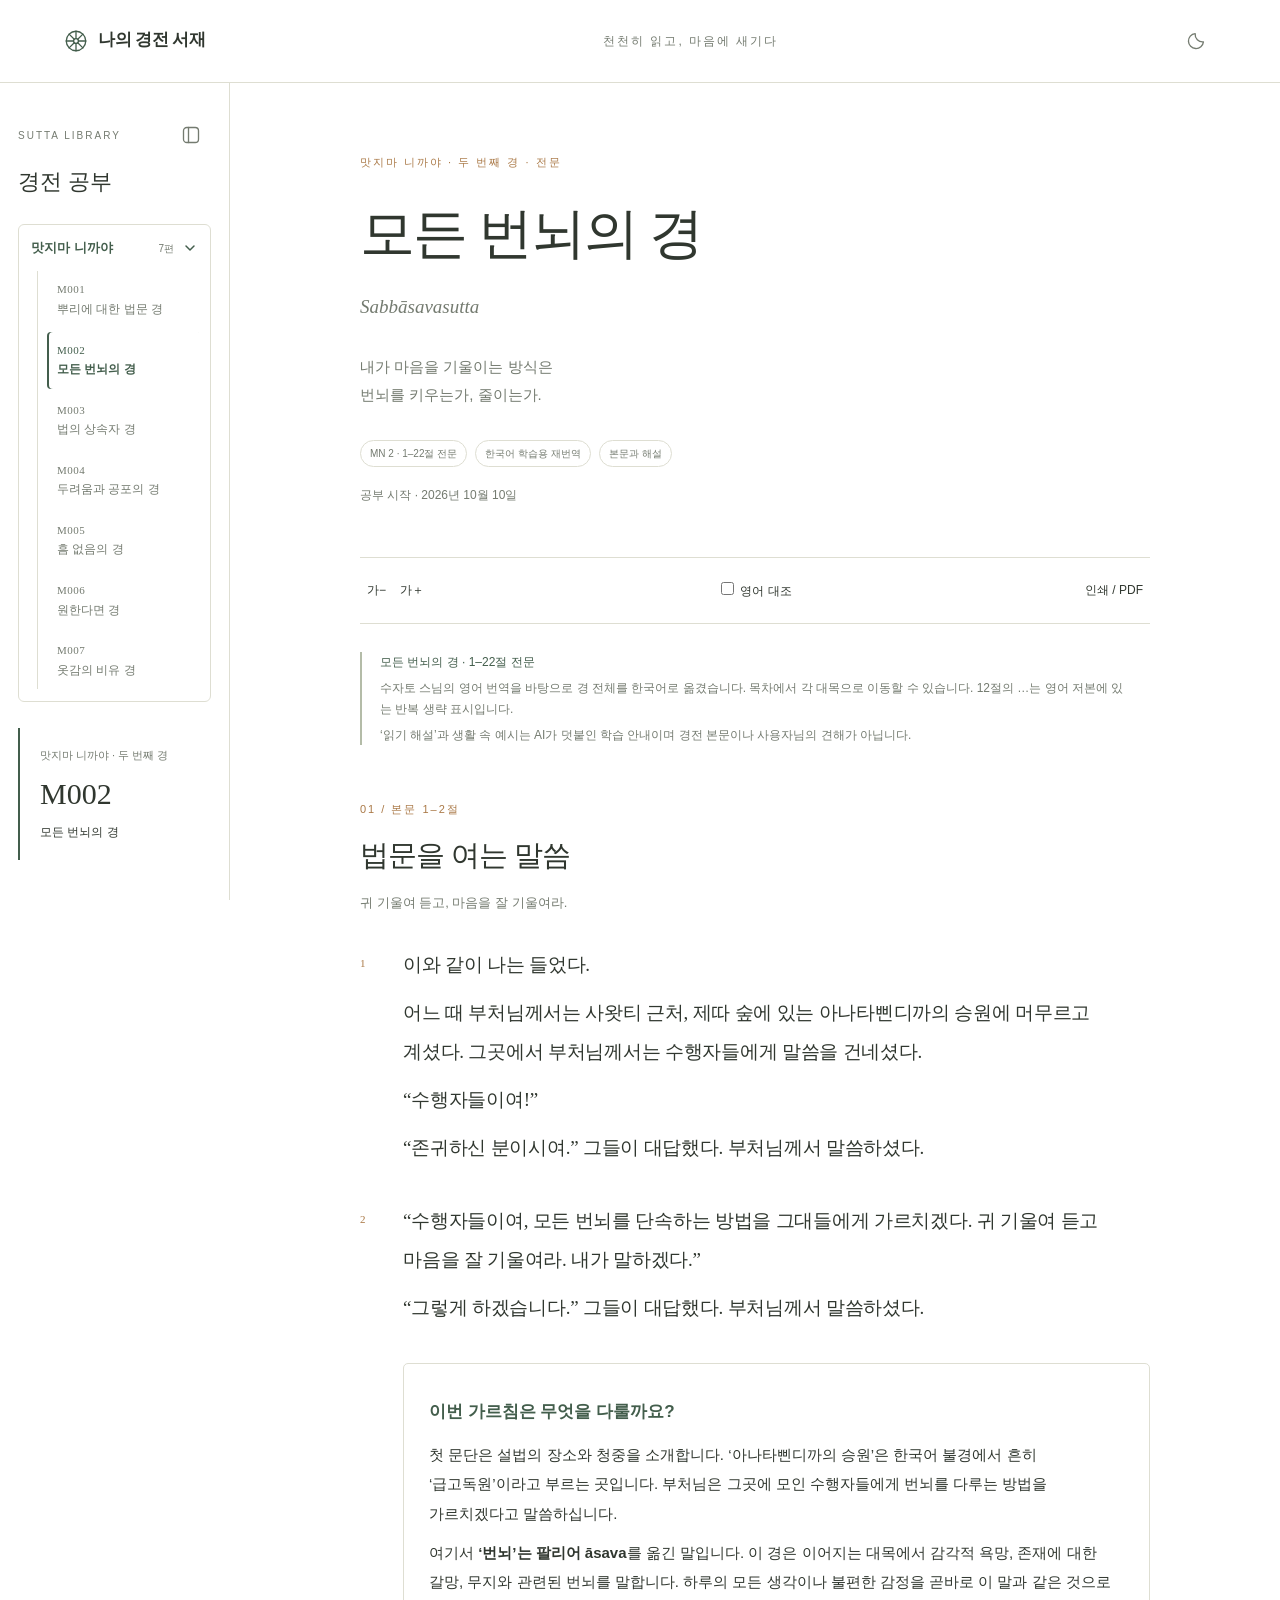
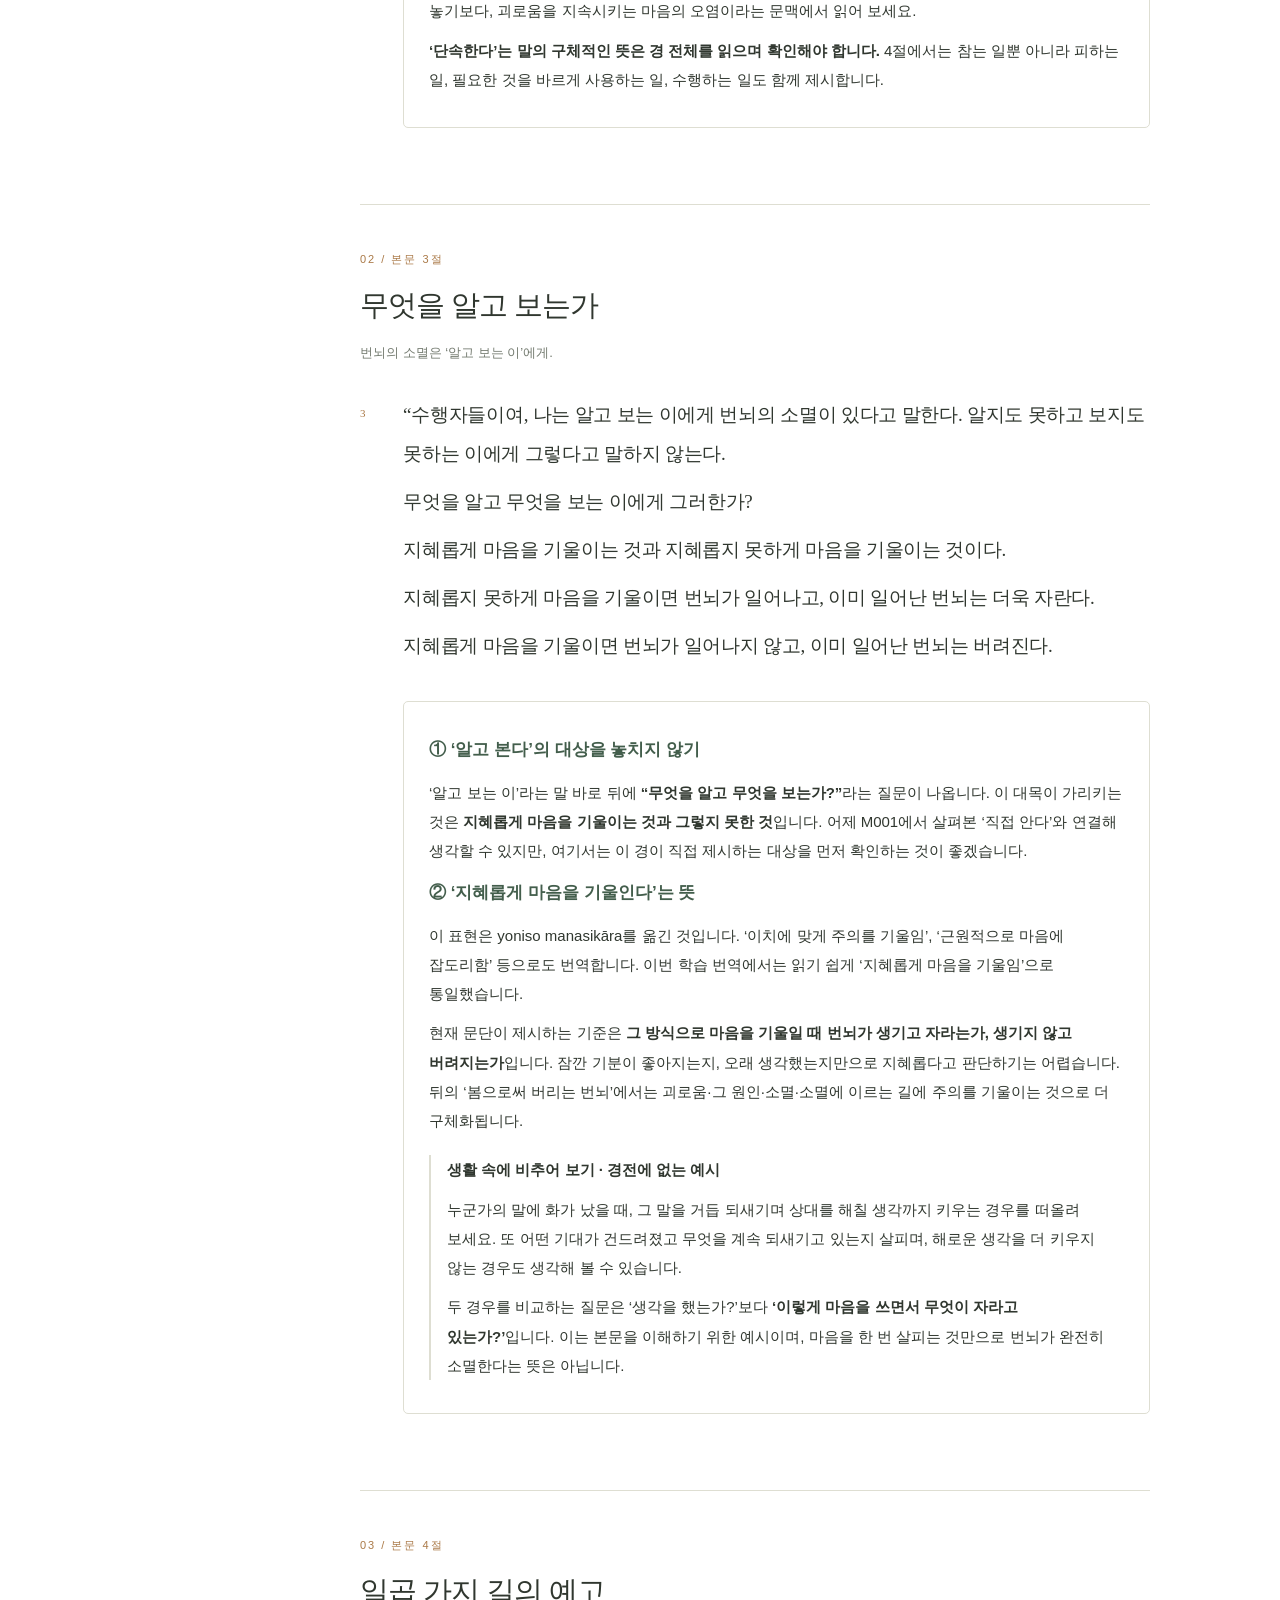
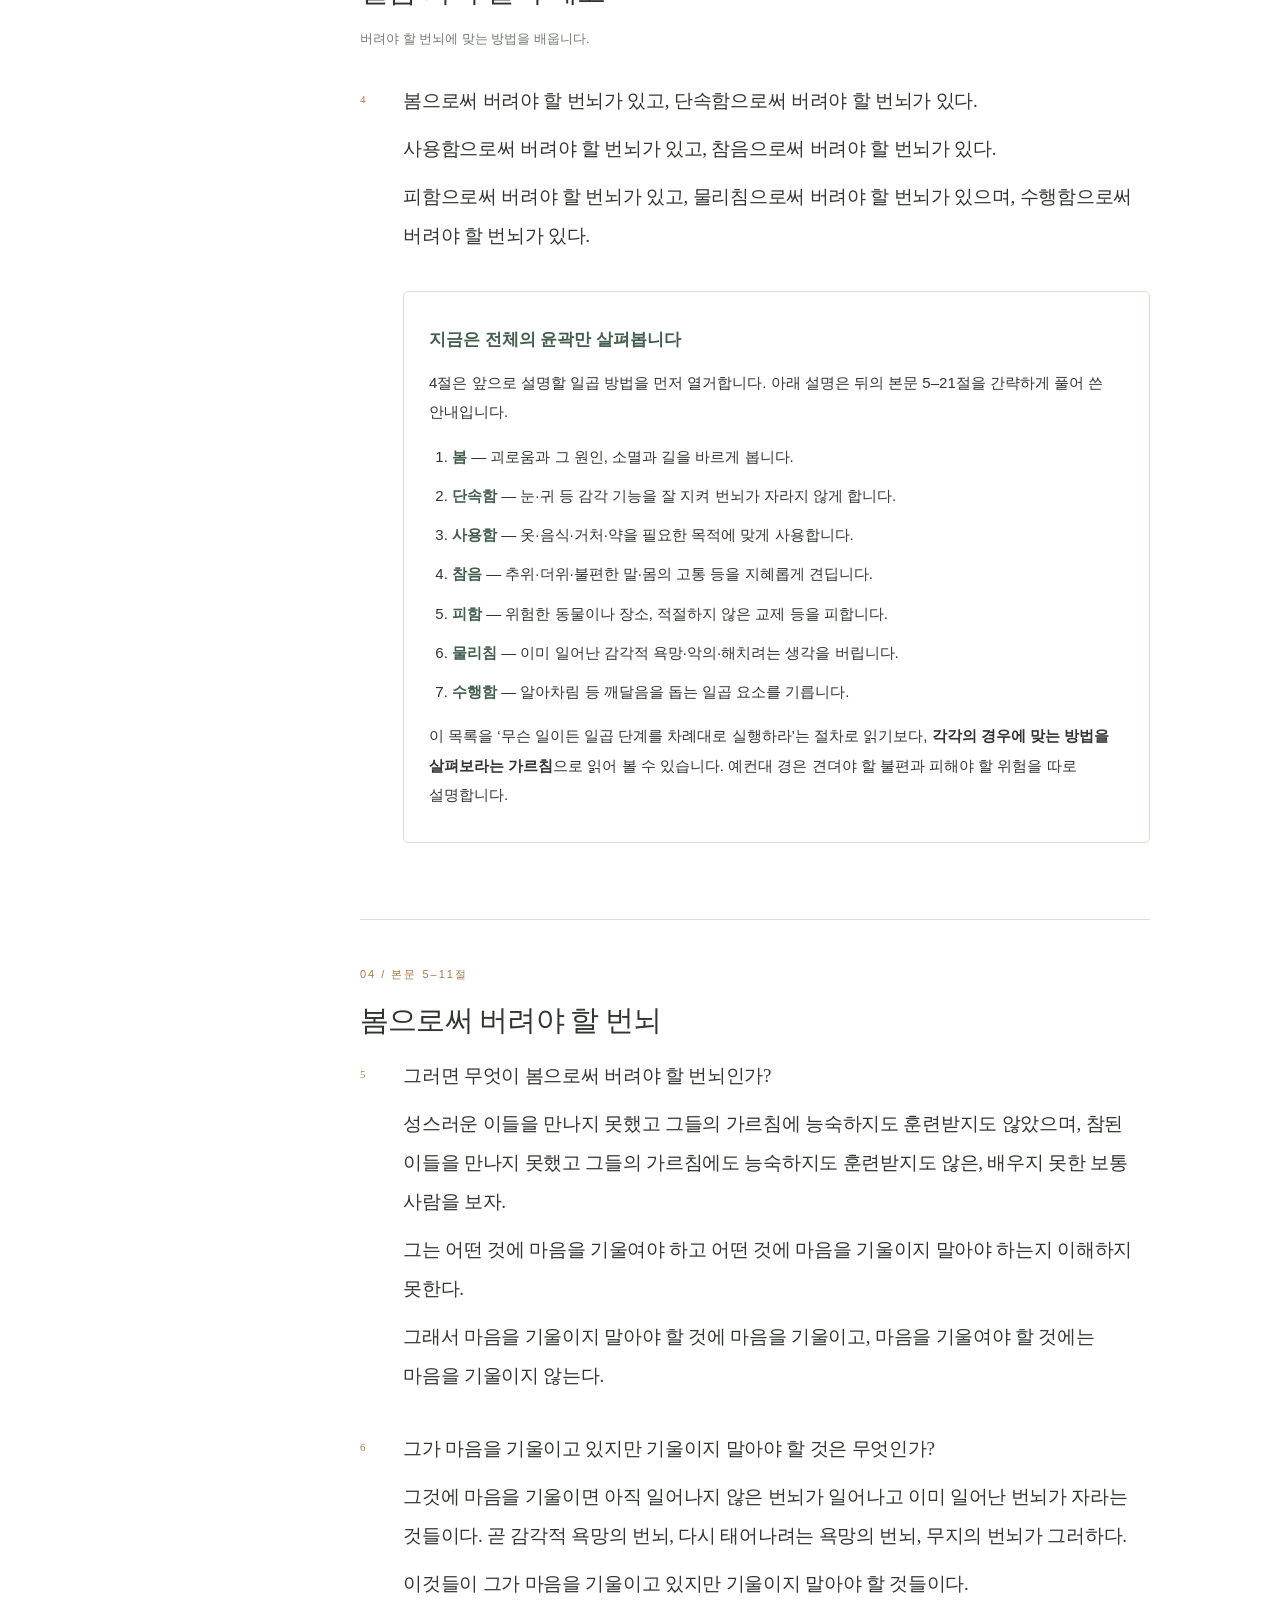
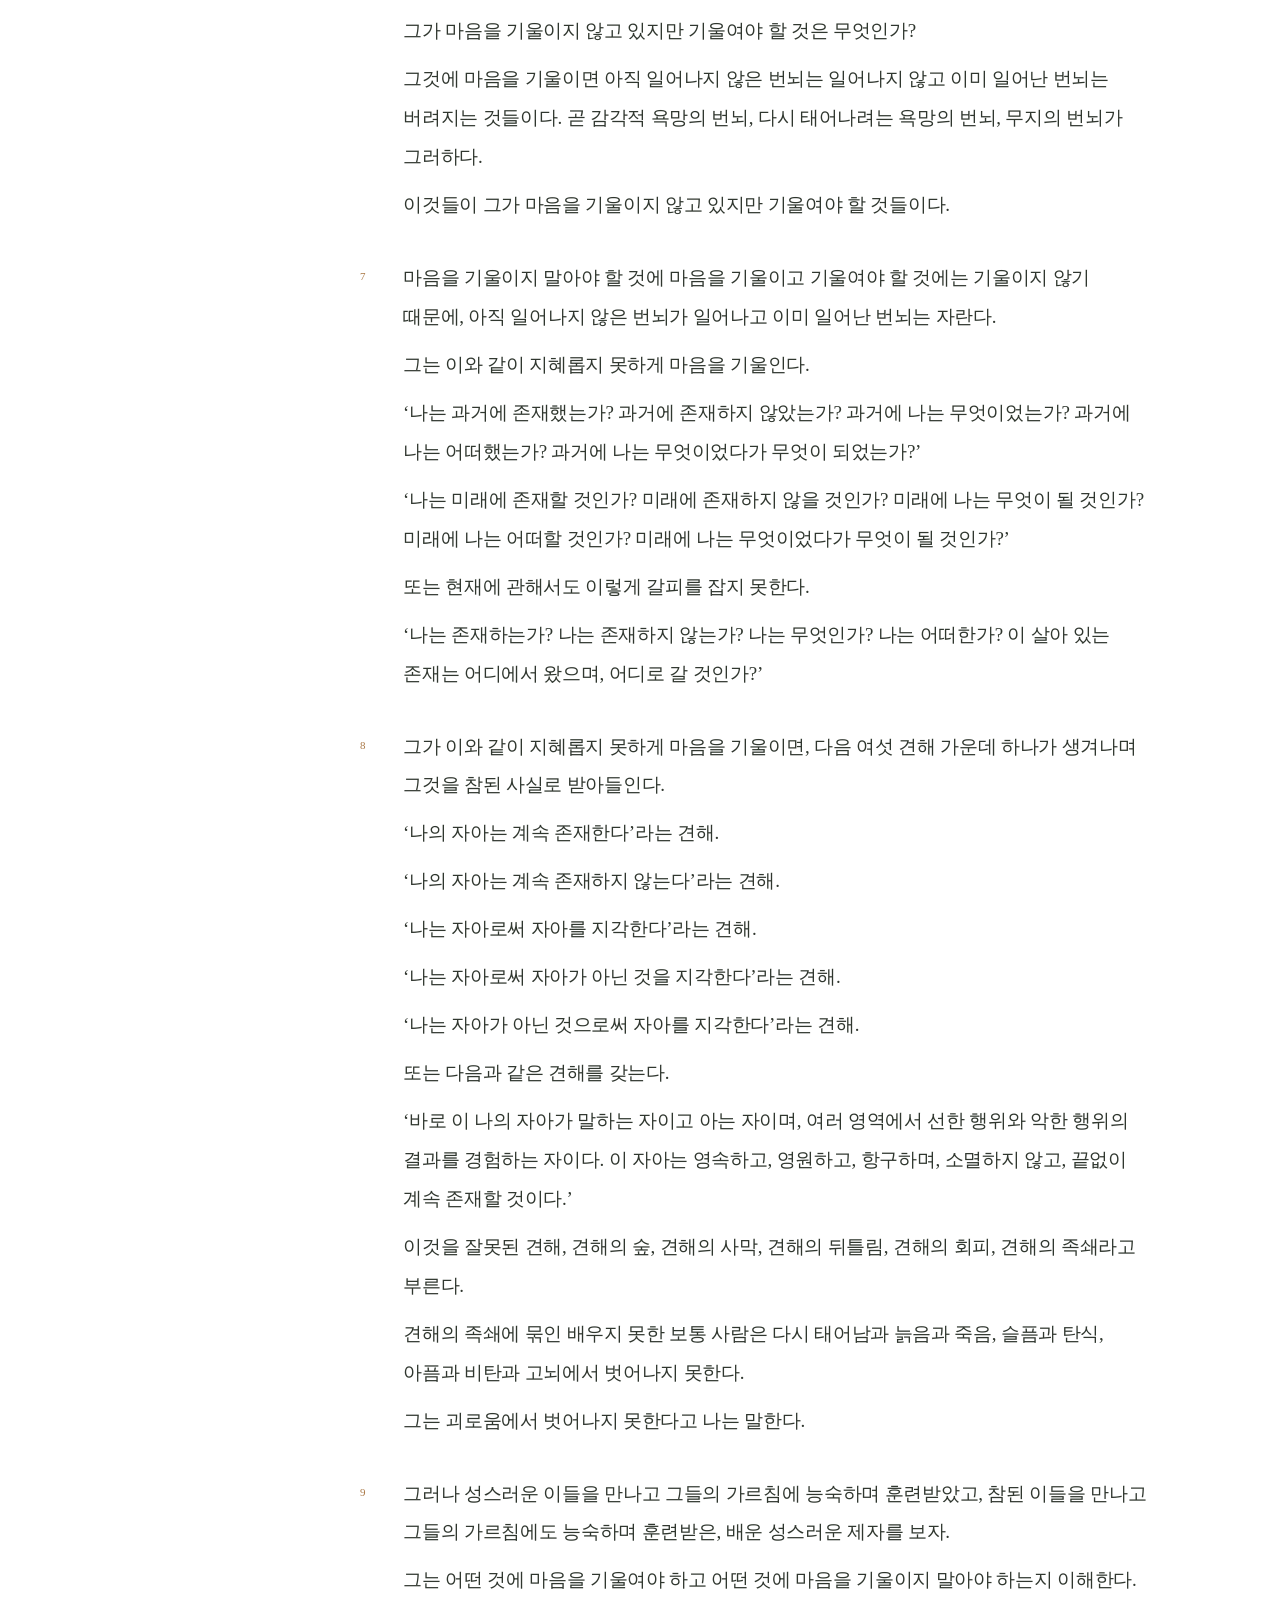
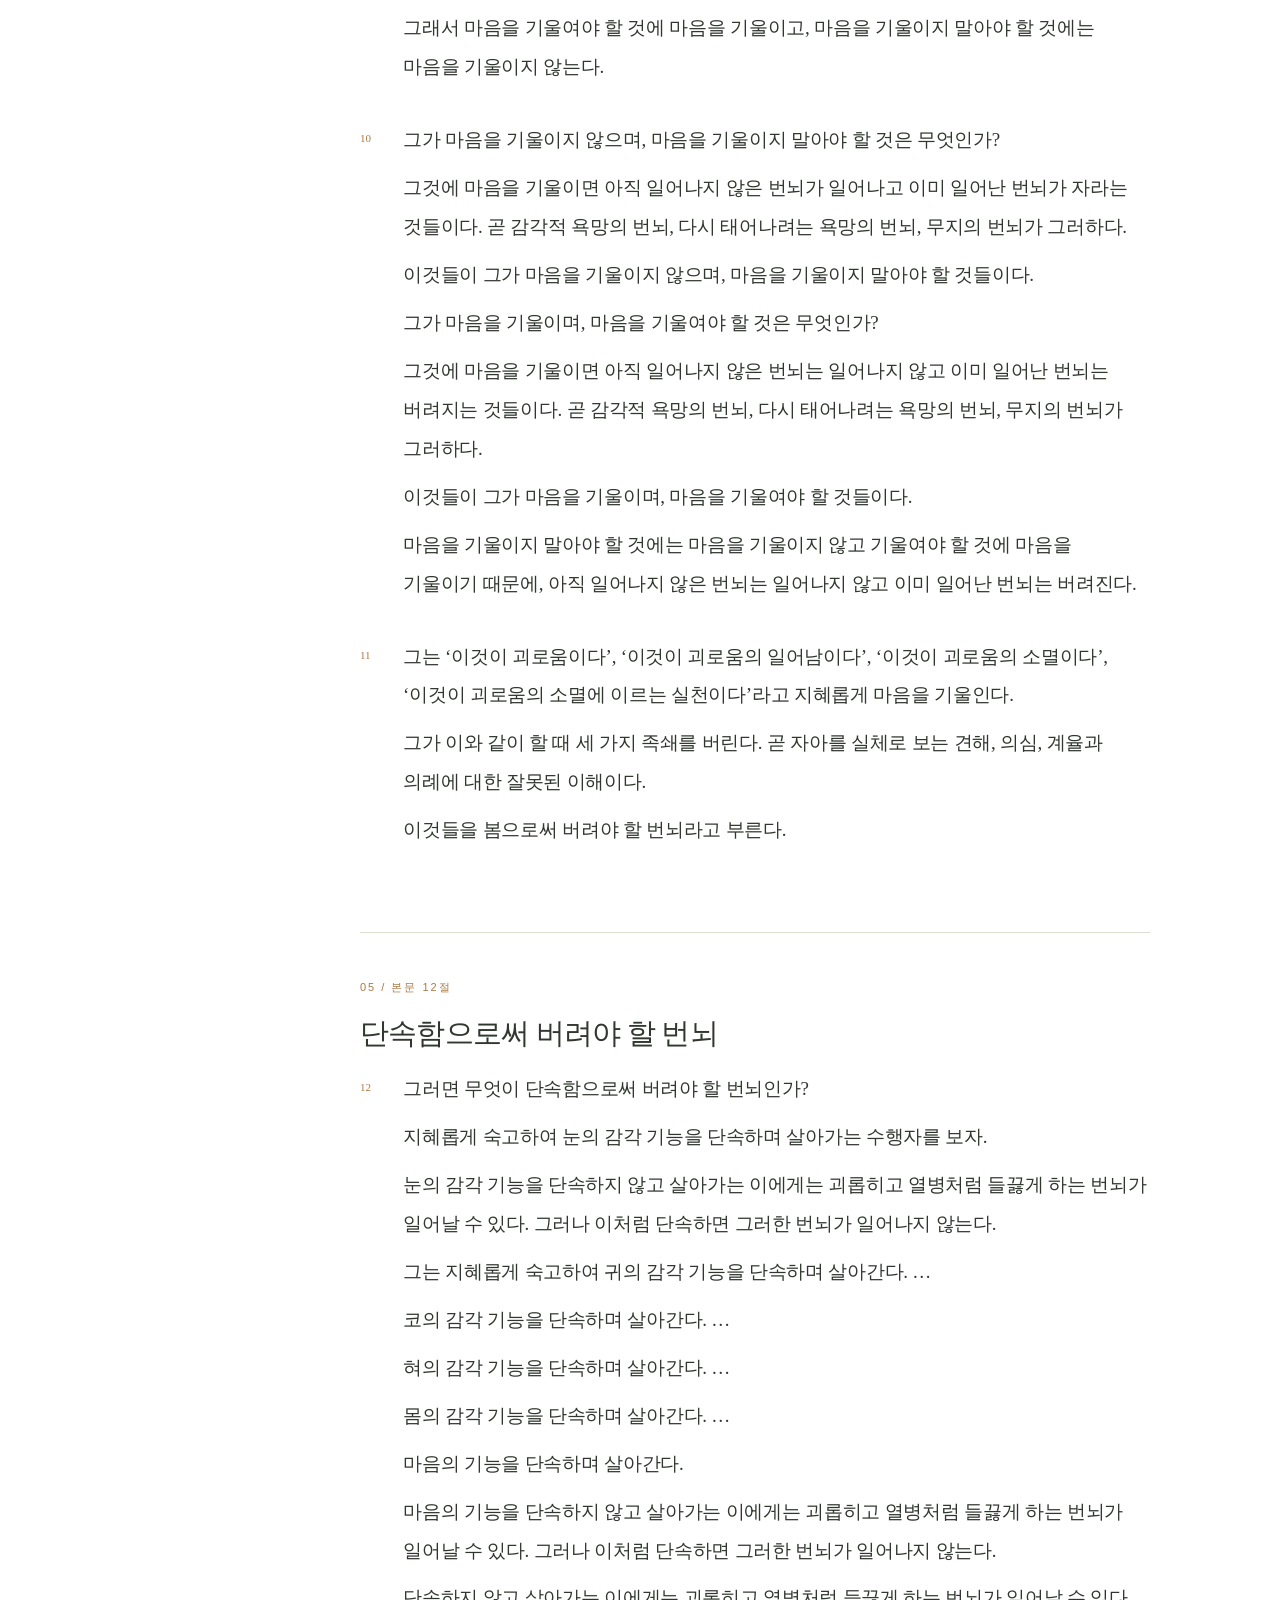
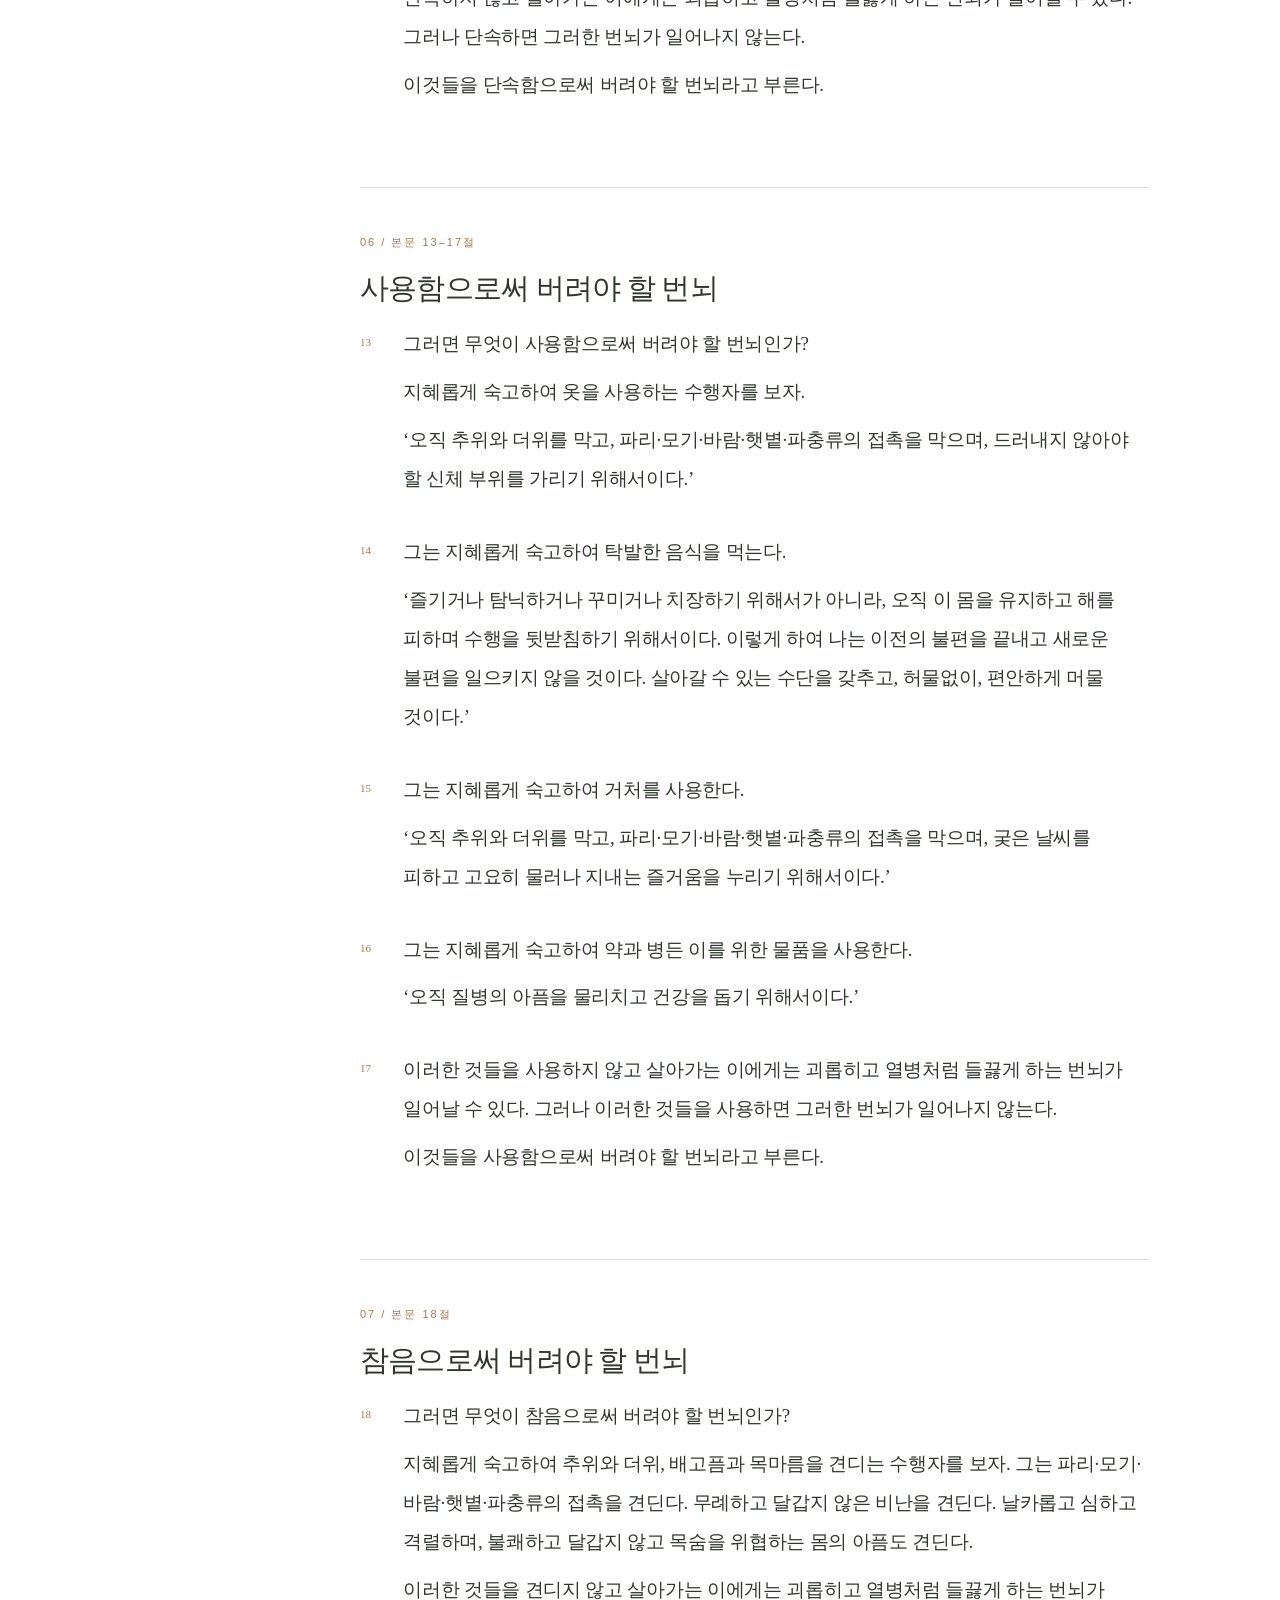
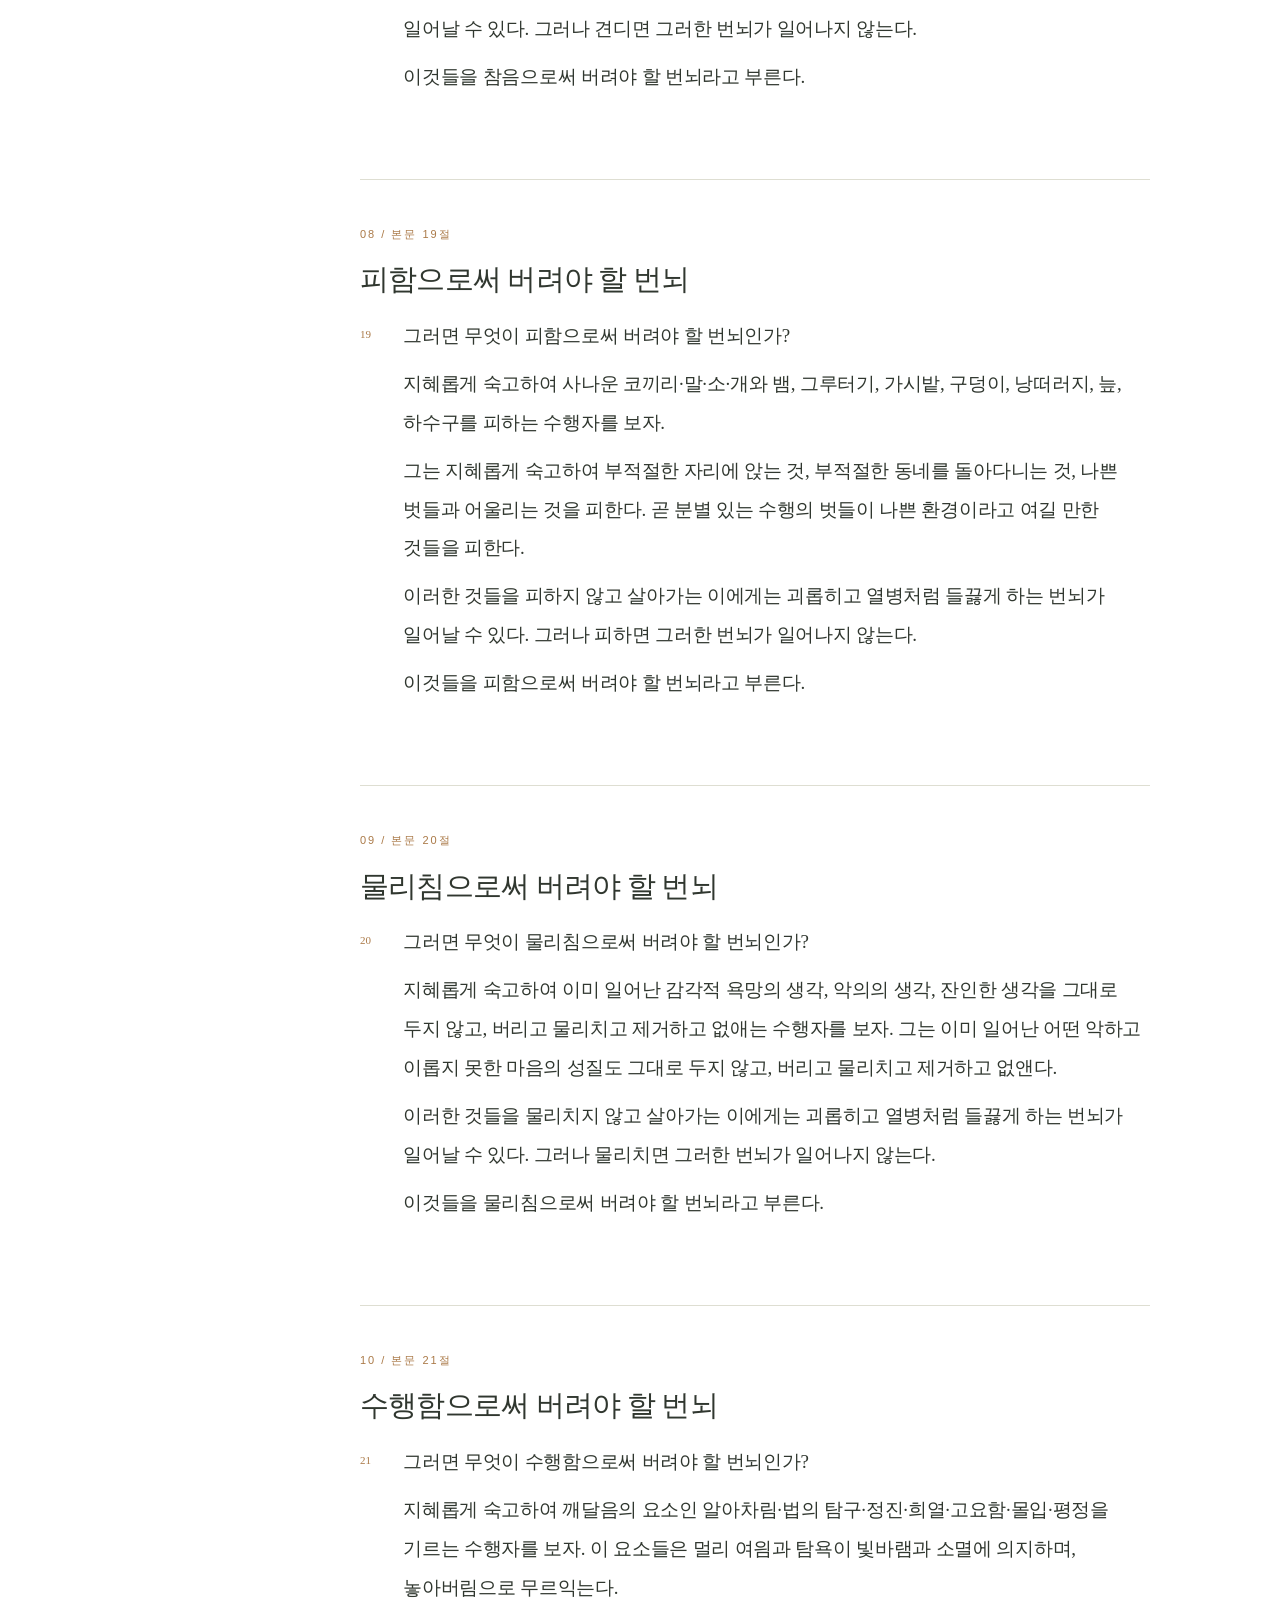
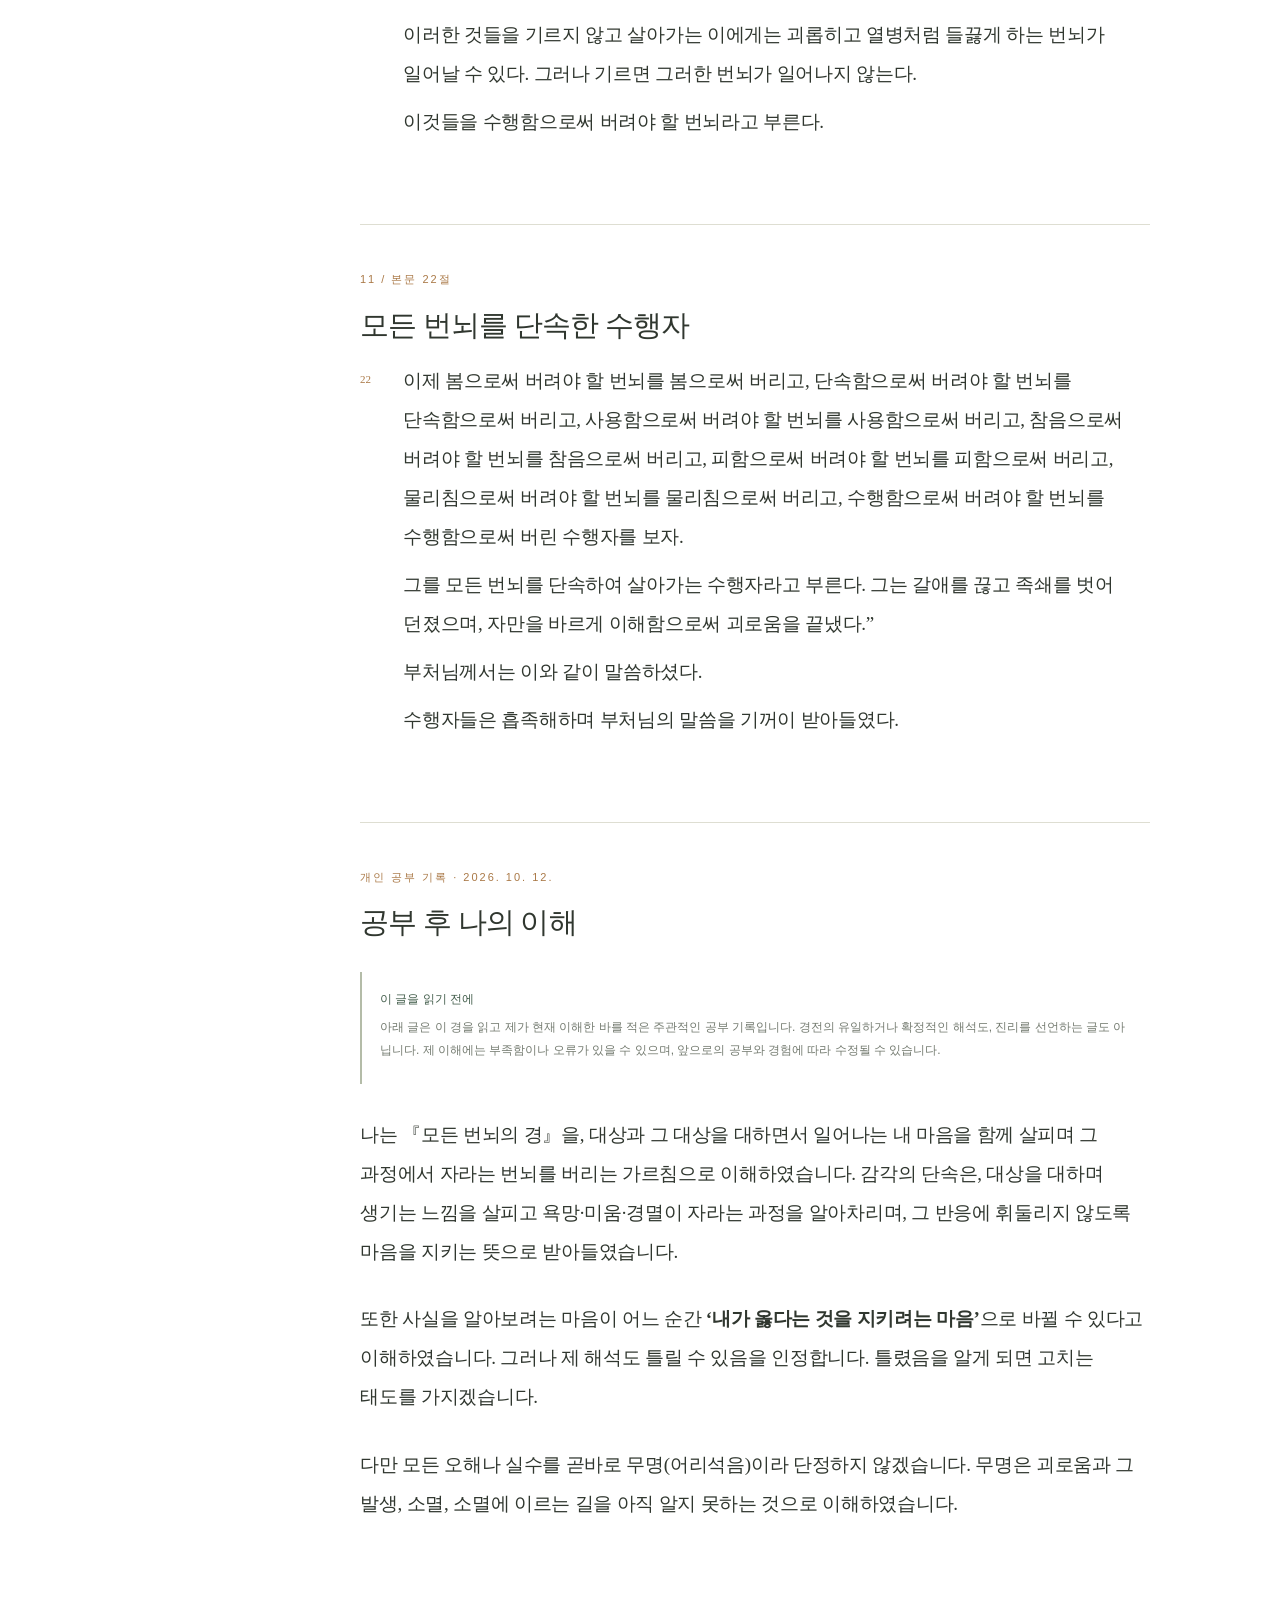
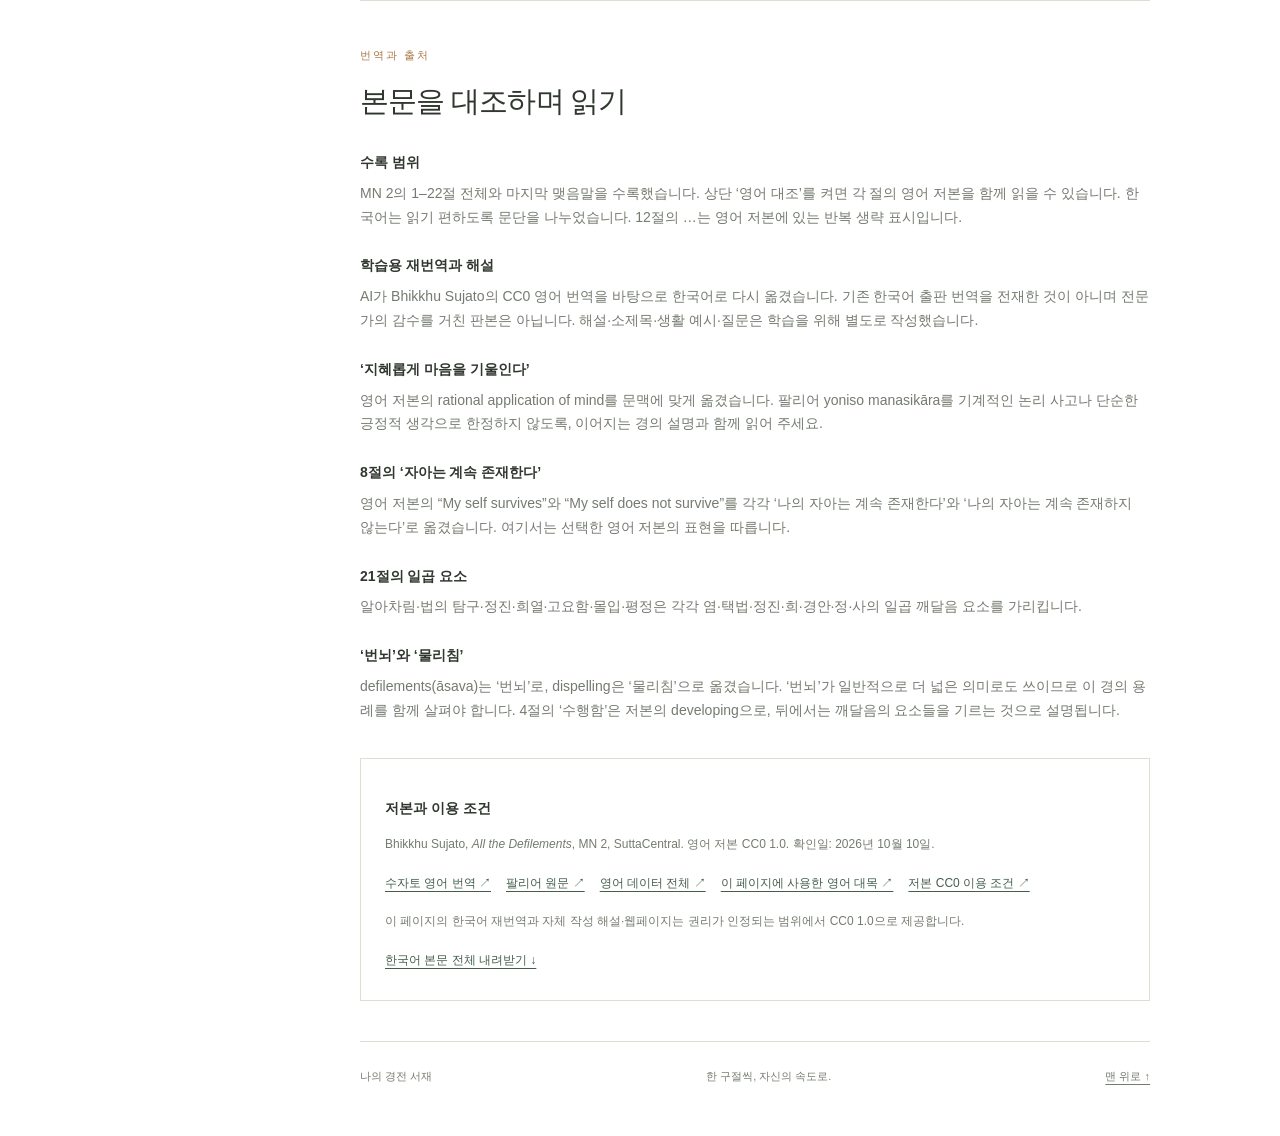
==== commit 3c34f529: "Add MN 7 cloth simile study reader Add the complete Korean learning retranslation of Sujato’s CC0 MN" ====
--- a/mn2.html
+++ b/mn2.html
@@ -10,7 +10,7 @@
 .personal-reflection{margin-top:28px}.personal-reflection .korean p{margin-bottom:1.5em}.reflection-notice{margin:24px 0 32px;padding:16px 18px;background:var(--paper);line-height:1.9}@media print{.reflection-notice{display:block!important}.personal-reflection{break-before:page}}</style></head>
 <body><a class="skip" href="#reading">본문으로 이동</a><div id="progress" aria-hidden="true"></div>
 <header><div class="header-brand"><button id="sidebar-open" class="icon-button" aria-label="목차 펼치기" title="목차 펼치기" aria-expanded="false" aria-controls="reader-sidebar" hidden><svg viewBox="0 0 24 24" width="20" height="20" fill="none" stroke="currentColor" stroke-width="1.6" stroke-linecap="round" stroke-linejoin="round" aria-hidden="true" focusable="false"><rect x="3" y="3" width="18" height="18" rx="4"/><path d="M9 3v18"/></svg></button><a class="brand" href="index.html"><svg class="brand-mark" xmlns="http://www.w3.org/2000/svg" viewBox="0 0 32 32" width="24" height="24" aria-hidden="true" focusable="false"><g fill="none" stroke="currentColor" stroke-width="1.75" stroke-linecap="round" stroke-linejoin="round"><circle cx="16" cy="16" r="13"/><path d="M16 12.75L16 3"/><path d="M18.298097 13.701903L25.192388 6.807612"/><path d="M19.25 16L29 16"/><path d="M18.298097 18.298097L25.192388 25.192388"/><path d="M16 19.25L16 29"/><path d="M13.701903 18.298097L6.807612 25.192388"/><path d="M12.75 16L3 16"/><path d="M13.701903 13.701903L6.807612 6.807612"/><circle cx="16" cy="16" r="3.25"/></g></svg><span class="brand-name">나의 경전 서재</span></a></div><span class="header-caption">천천히 읽고, 마음에 새기다</span><div class="header-actions"><button id="theme" class="icon-button" aria-label="어두운 화면으로 전환" title="어두운 화면으로 전환"><svg class="icon-moon" viewBox="0 0 24 24" width="20" height="20" fill="none" stroke="currentColor" stroke-width="1.6" stroke-linecap="round" stroke-linejoin="round" aria-hidden="true" focusable="false"><path d="M20.9 13A9 9 0 0 1 11 3.1 9 9 0 1 0 20.9 13Z"/></svg><svg class="icon-sun" viewBox="0 0 24 24" width="20" height="20" fill="none" stroke="currentColor" stroke-width="1.6" stroke-linecap="round" stroke-linejoin="round" aria-hidden="true" focusable="false"><circle cx="12" cy="12" r="4"/><path d="M12 2v2m0 16v2M2 12h2m16 0h2M4.9 4.9l1.4 1.4m11.4 11.4 1.4 1.4m0-14.2-1.4 1.4M6.3 17.7l-1.4 1.4"/></svg></button></div></header>
-<div class="layout"><aside id="reader-sidebar"><div class="shelf-heading"><div class="shelf-label">SUTTA LIBRARY</div><button id="sidebar-toggle" class="icon-button" aria-label="목차 접기" title="목차 접기" aria-expanded="true" aria-controls="reader-sidebar"><svg viewBox="0 0 24 24" width="20" height="20" fill="none" stroke="currentColor" stroke-width="1.6" stroke-linecap="round" stroke-linejoin="round" aria-hidden="true" focusable="false"><rect x="3" y="3" width="18" height="18" rx="4"/><path d="M9 3v18"/></svg></button></div><div class="shelf-title">경전 공부</div><!-- library:start --><div class="library-tree" role="navigation" aria-label="경전 선택"><details class="library-category" open><summary><span class="library-category-title">맛지마 니까야</span><span class="library-count">6편</span><svg class="library-chevron" viewBox="0 0 16 16" width="16" height="16" aria-hidden="true" focusable="false"><path d="m6 4 4 4-4 4" fill="none" stroke="currentColor" stroke-width="1.5" stroke-linecap="round" stroke-linejoin="round"/></svg></summary><div class="library-books"><a class="library-book" href="index.html"><span class="library-code">M001</span><span class="library-book-title">뿌리에 대한 법문 경</span></a><a class="library-book" href="mn2.html" aria-current="page"><span class="library-code">M002</span><span class="library-book-title">모든 번뇌의 경</span></a><a class="library-book" href="mn3.html"><span class="library-code">M003</span><span class="library-book-title">법의 상속자 경</span></a><a class="library-book" href="mn4.html"><span class="library-code">M004</span><span class="library-book-title">두려움과 공포의 경</span></a><a class="library-book" href="mn5.html"><span class="library-code">M005</span><span class="library-book-title">흠 없음의 경</span></a><a class="library-book" href="mn6.html"><span class="library-code">M006</span><span class="library-book-title">원한다면 경</span></a></div></details></div><!-- library:end --><div class="book-card"><span>맛지마 니까야 · 두 번째 경</span><strong>M002</strong><p>모든 번뇌의 경</p></div>
+<div class="layout"><aside id="reader-sidebar"><div class="shelf-heading"><div class="shelf-label">SUTTA LIBRARY</div><button id="sidebar-toggle" class="icon-button" aria-label="목차 접기" title="목차 접기" aria-expanded="true" aria-controls="reader-sidebar"><svg viewBox="0 0 24 24" width="20" height="20" fill="none" stroke="currentColor" stroke-width="1.6" stroke-linecap="round" stroke-linejoin="round" aria-hidden="true" focusable="false"><rect x="3" y="3" width="18" height="18" rx="4"/><path d="M9 3v18"/></svg></button></div><div class="shelf-title">경전 공부</div><!-- library:start --><div class="library-tree" role="navigation" aria-label="경전 선택"><details class="library-category" open><summary><span class="library-category-title">맛지마 니까야</span><span class="library-count">7편</span><svg class="library-chevron" viewBox="0 0 16 16" width="16" height="16" aria-hidden="true" focusable="false"><path d="m6 4 4 4-4 4" fill="none" stroke="currentColor" stroke-width="1.5" stroke-linecap="round" stroke-linejoin="round"/></svg></summary><div class="library-books"><a class="library-book" href="index.html"><span class="library-code">M001</span><span class="library-book-title">뿌리에 대한 법문 경</span></a><a class="library-book" href="mn2.html" aria-current="page"><span class="library-code">M002</span><span class="library-book-title">모든 번뇌의 경</span></a><a class="library-book" href="mn3.html"><span class="library-code">M003</span><span class="library-book-title">법의 상속자 경</span></a><a class="library-book" href="mn4.html"><span class="library-code">M004</span><span class="library-book-title">두려움과 공포의 경</span></a><a class="library-book" href="mn5.html"><span class="library-code">M005</span><span class="library-book-title">흠 없음의 경</span></a><a class="library-book" href="mn6.html"><span class="library-code">M006</span><span class="library-book-title">원한다면 경</span></a><a class="library-book" href="mn7.html"><span class="library-code">M007</span><span class="library-book-title">옷감의 비유 경</span></a></div></details></div><!-- library:end --><div class="book-card"><span>맛지마 니까야 · 두 번째 경</span><strong>M002</strong><p>모든 번뇌의 경</p></div>
 <nav aria-label="본문 목차"><a href="#opening"><span>01</span>법문을 여는 말씀</a><a href="#attention"><span>02</span>무엇을 알고 보는가</a><a href="#methods"><span>03</span>일곱 가지 길의 예고</a><a href="#seeing"><span>04</span>봄으로써 버려야 할 번뇌</a><a href="#restraint"><span>05</span>단속함으로써 버려야 할 번뇌</a><a href="#using"><span>06</span>사용함으로써 버려야 할 번뇌</a><a href="#enduring"><span>07</span>참음으로써 버려야 할 번뇌</a><a href="#avoiding"><span>08</span>피함으로써 버려야 할 번뇌</a><a href="#dispelling"><span>09</span>물리침으로써 버려야 할 번뇌</a><a href="#developing"><span>10</span>수행함으로써 버려야 할 번뇌</a><a href="#conclusion"><span>11</span>모든 번뇌를 단속한 수행자</a><a href="#my-understanding"><span>12</span>공부 후 나의 이해</a></nav><a class="source-nav" href="#translation">번역과 출처 ↗</a></aside>
 <main id="top"><div class="hero"><div class="eyebrow">맛지마 니까야 · 두 번째 경 · 전문</div><h1>모든 번뇌의 경</h1><p class="pali" lang="pi">Sabbāsavasutta</p><p class="intro">내가 마음을 기울이는 방식은<br>번뇌를 키우는가, 줄이는가.</p><div class="hero-meta"><span>MN 2 · 1–22절 전문</span><span>한국어 학습용 재번역</span><span>본문과 해설</span></div><p class="study-date">공부 시작 · 2026년 10월 10일</p></div>
 <div class="toolbar" aria-label="읽기 설정"><div><button id="smaller" aria-label="글자 작게">가−</button><button id="larger" aria-label="글자 크게">가＋</button></div><label><input id="english-toggle" type="checkbox"> 영어 대조</label><button id="print">인쇄 / PDF</button></div>
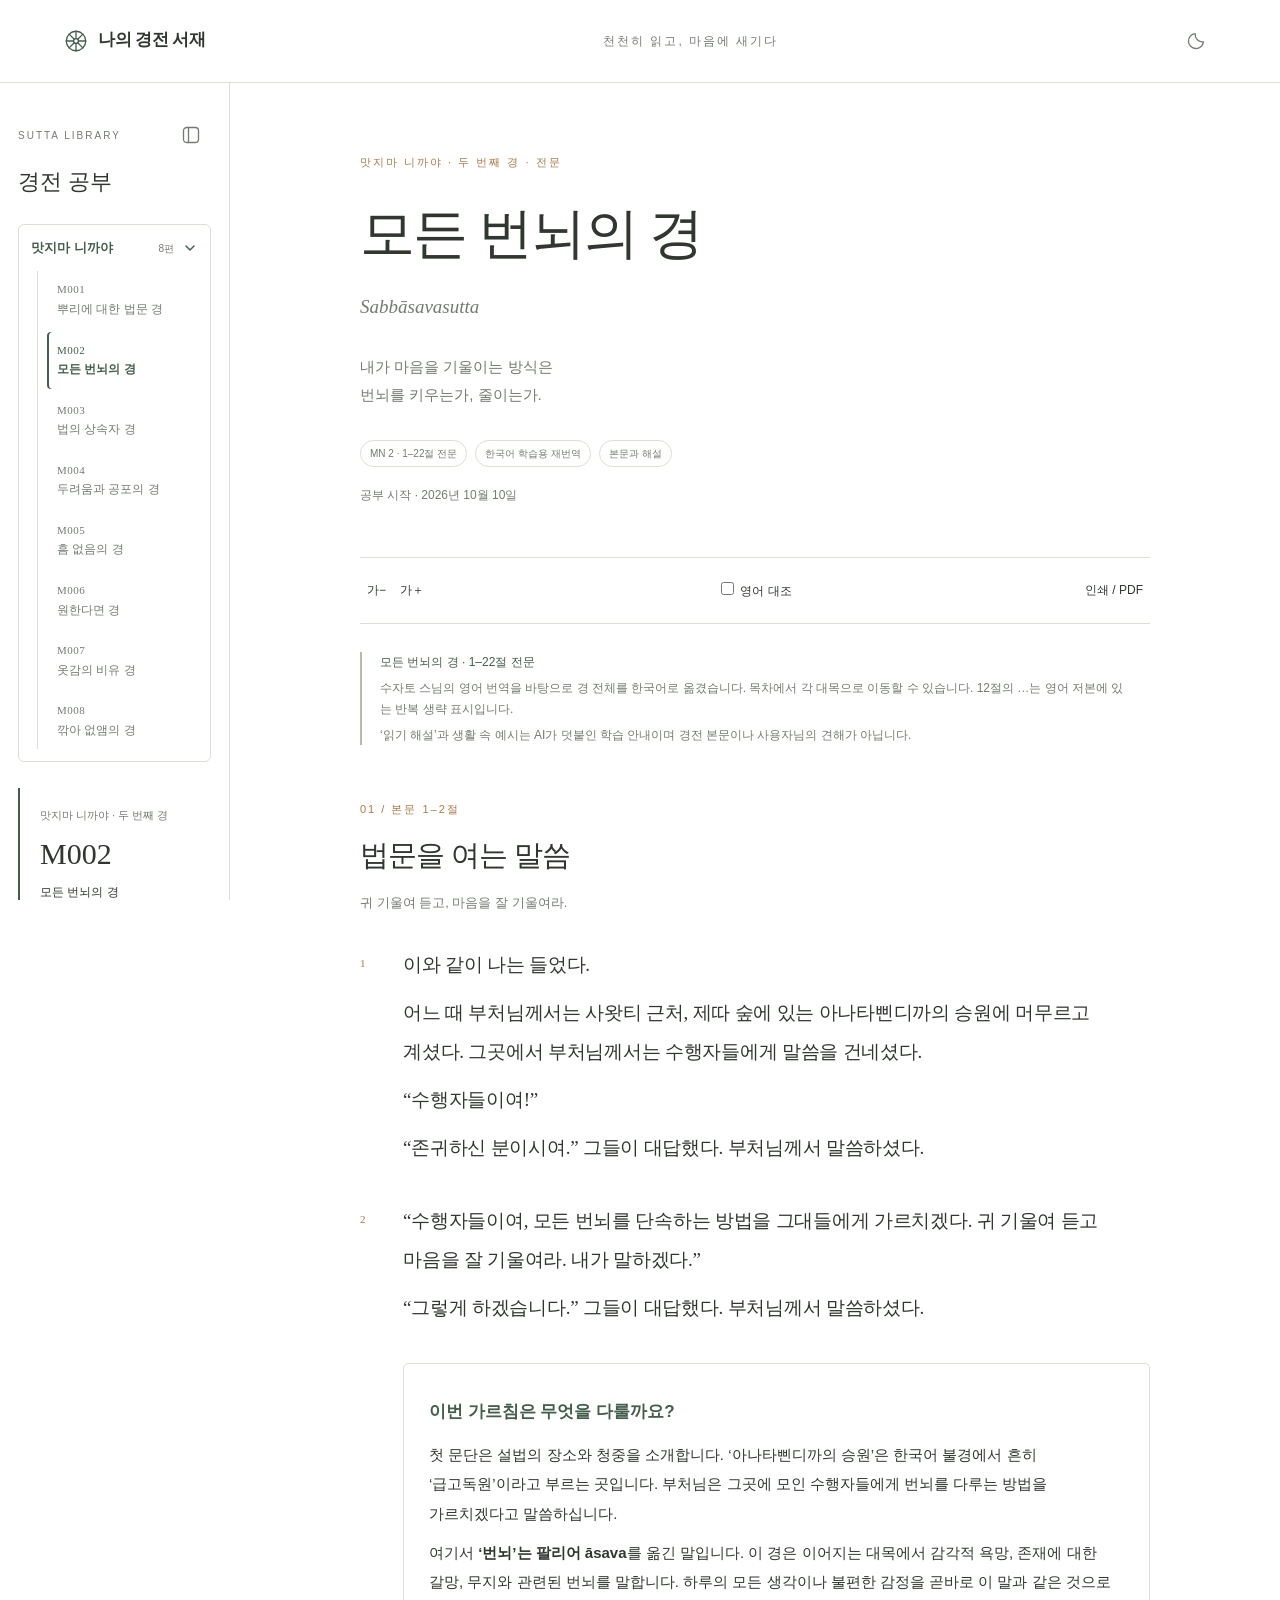
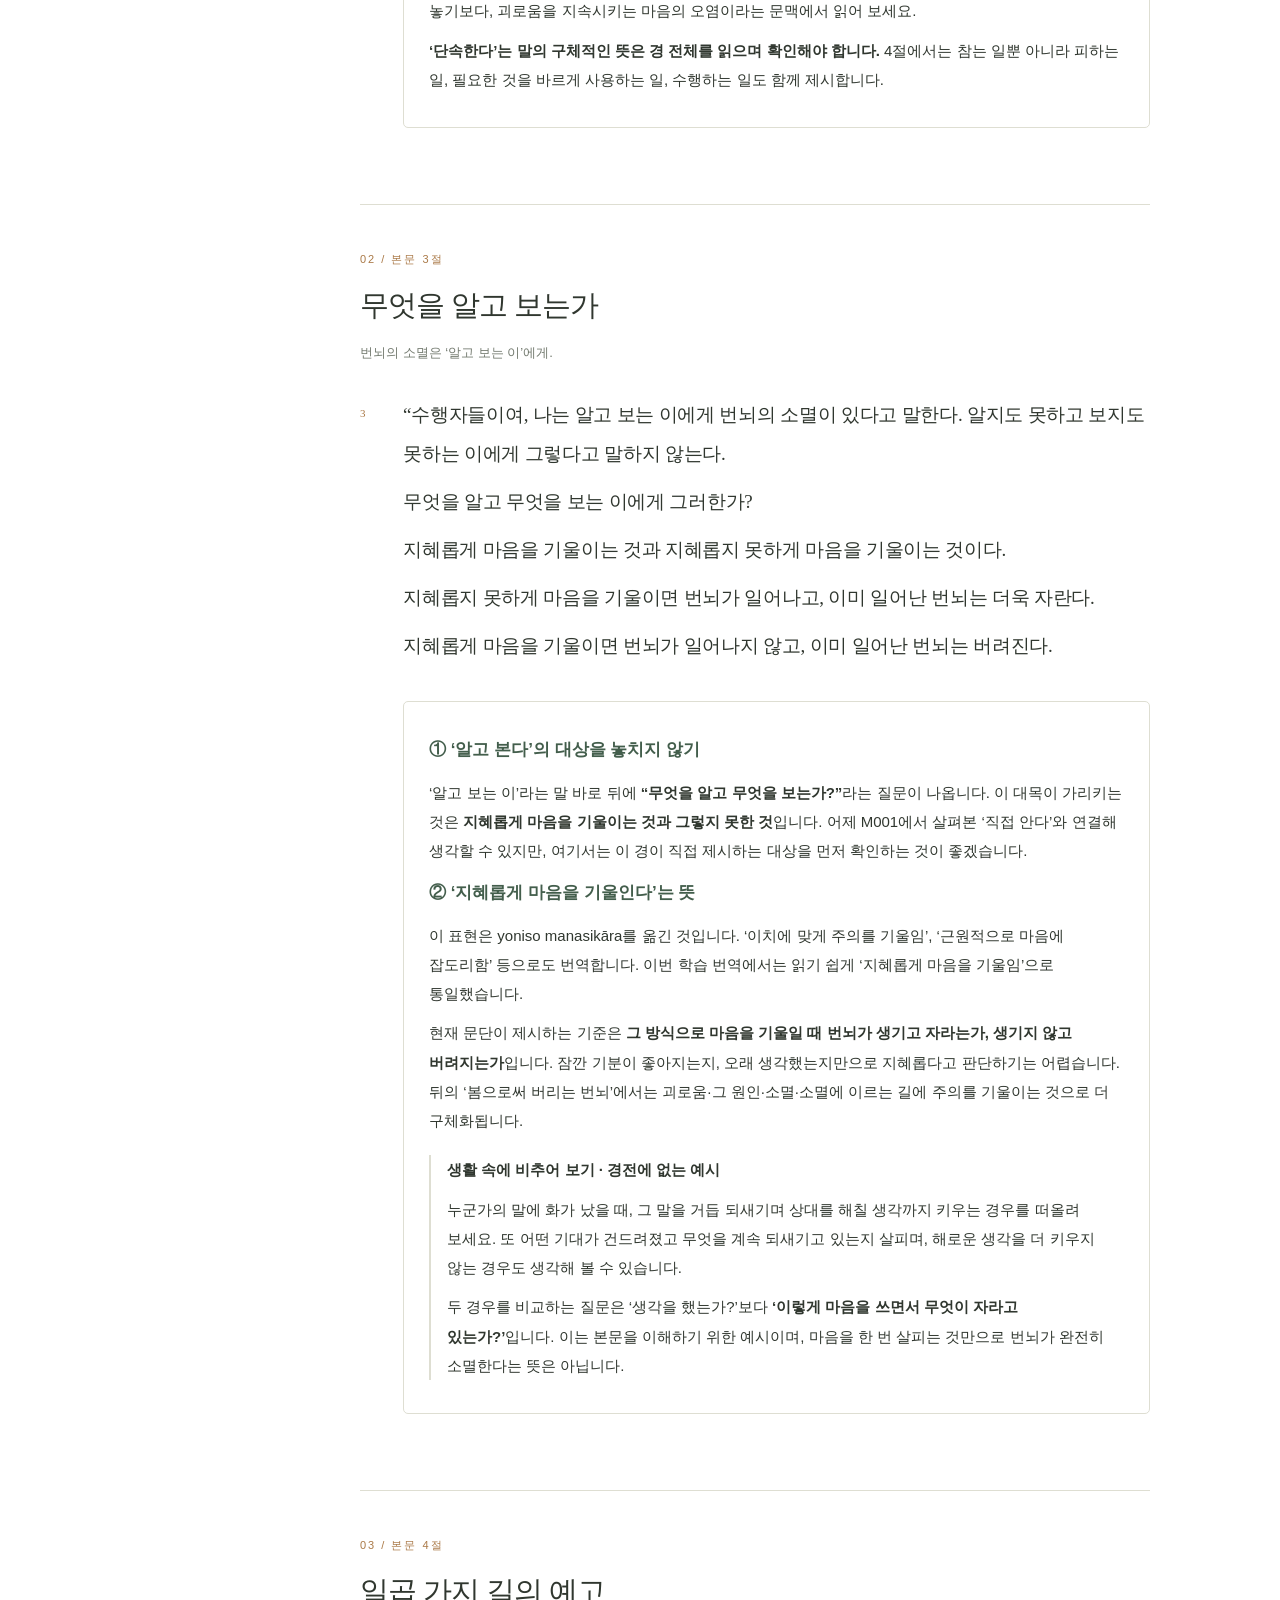
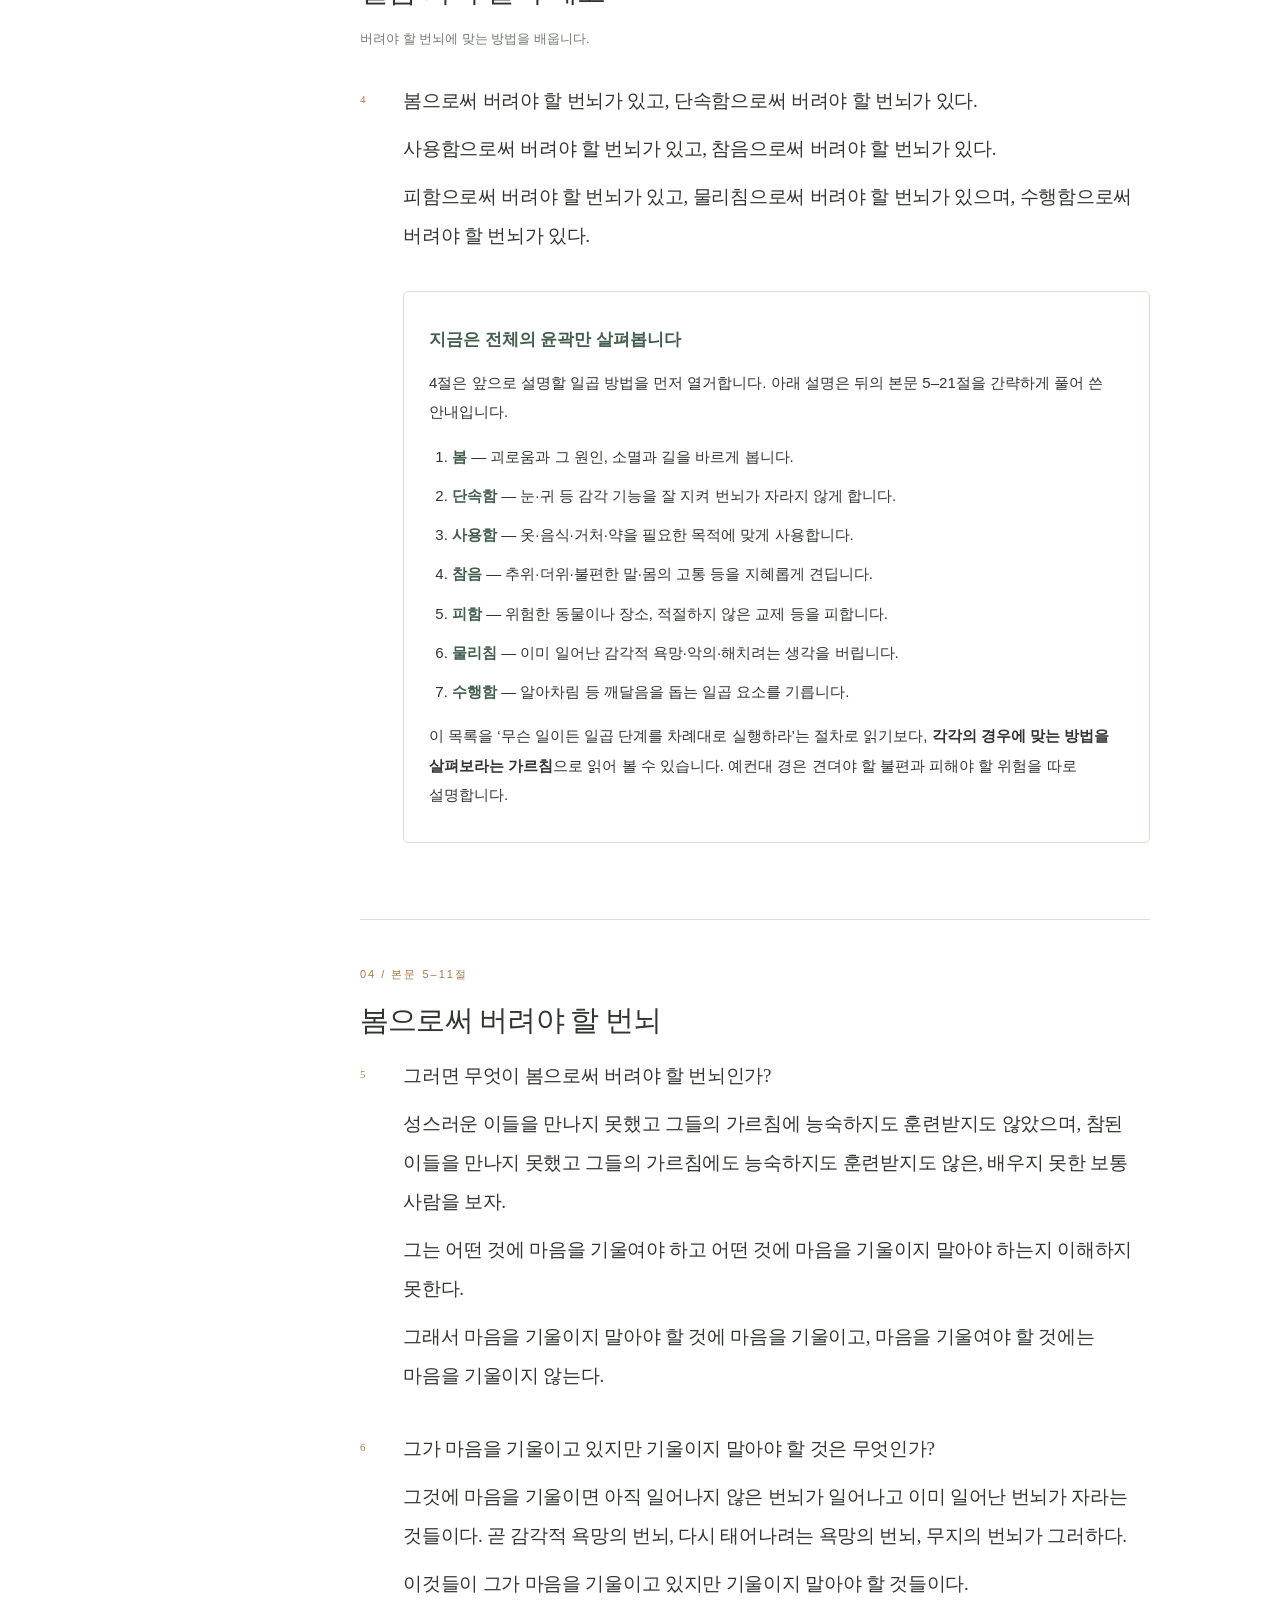
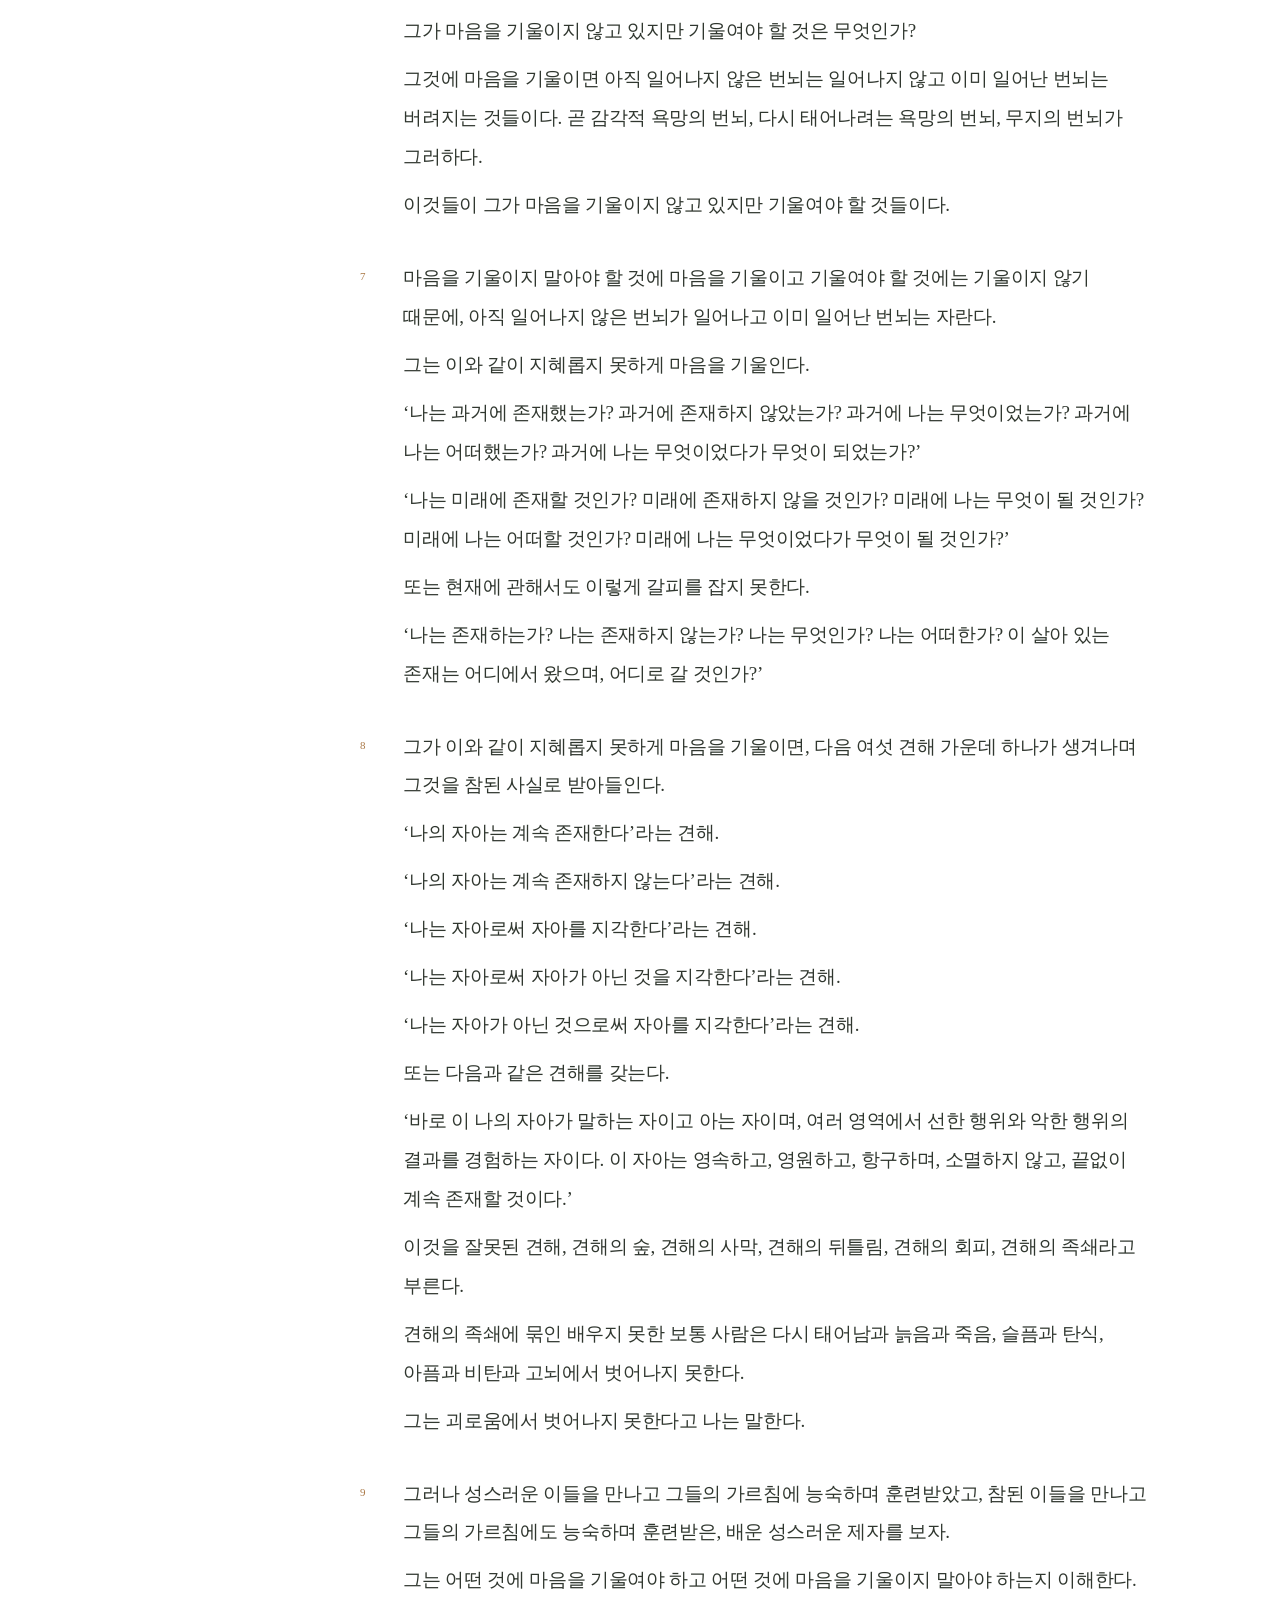
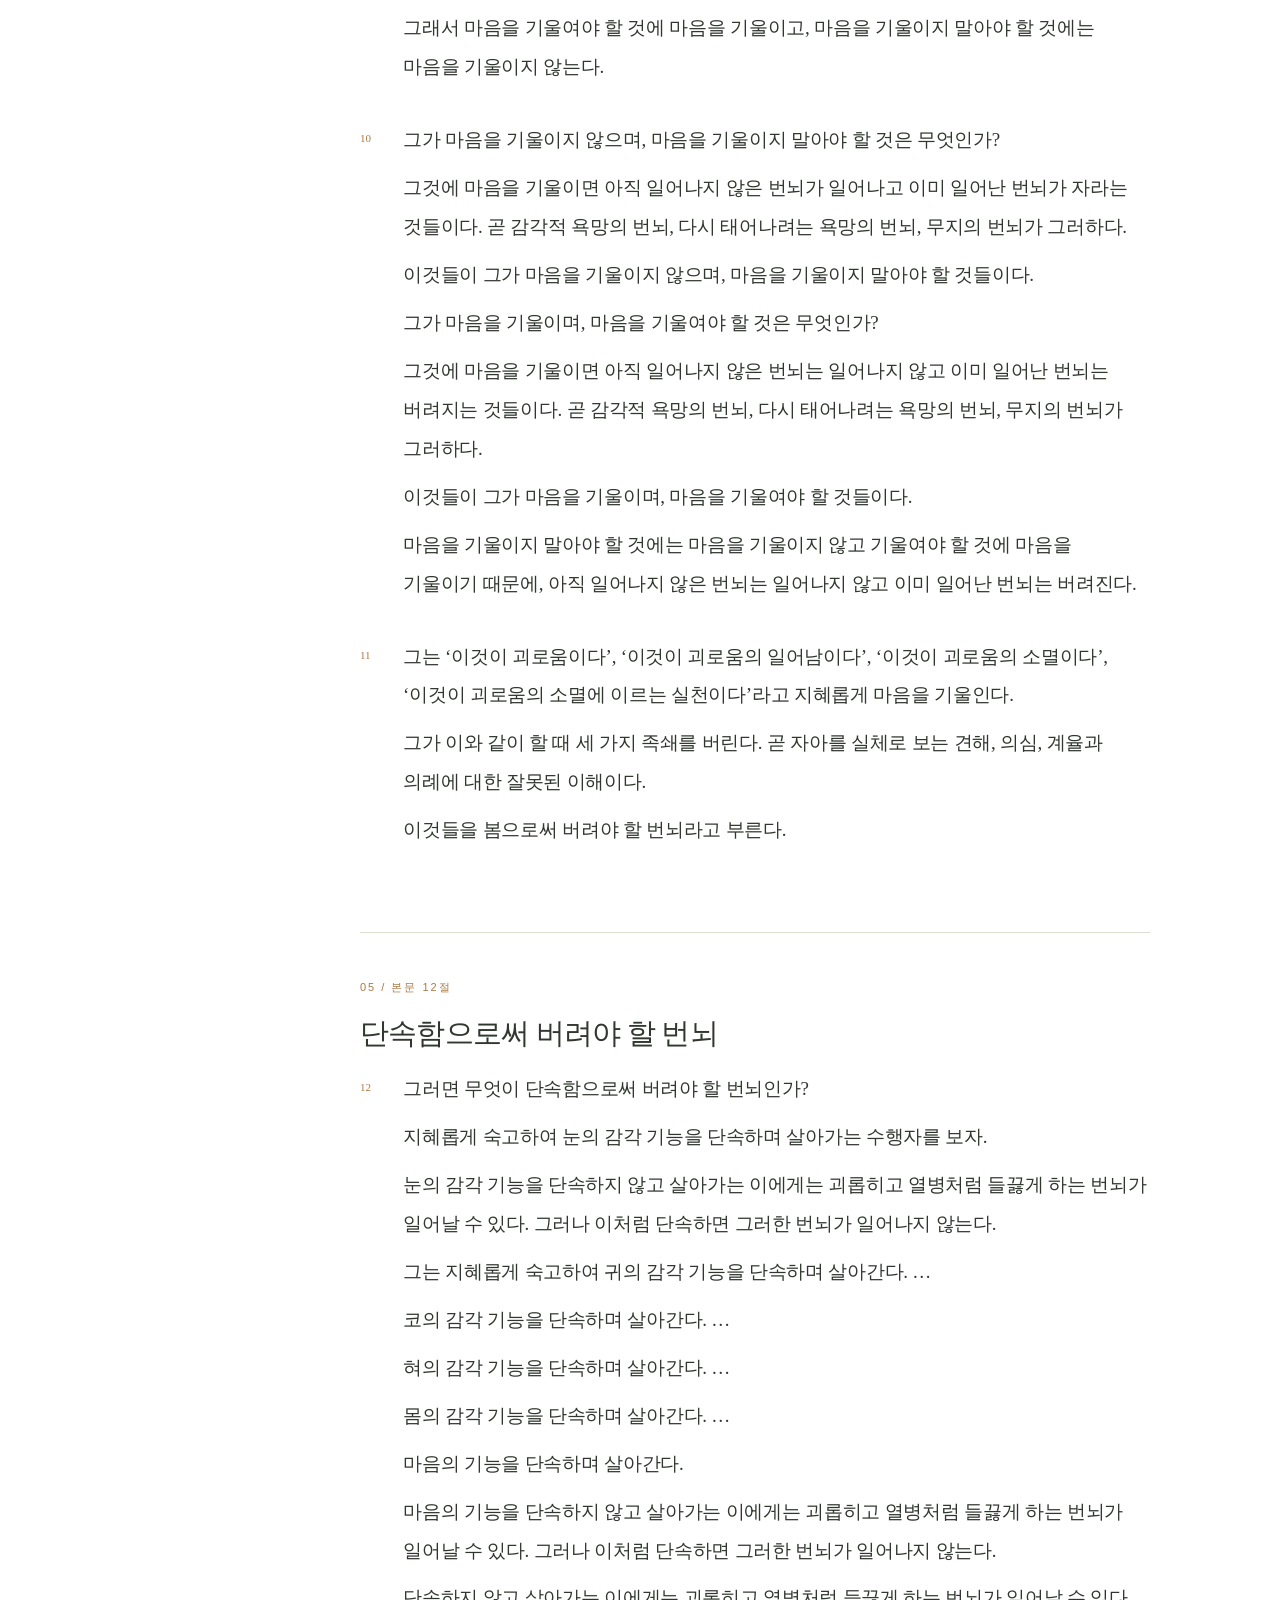
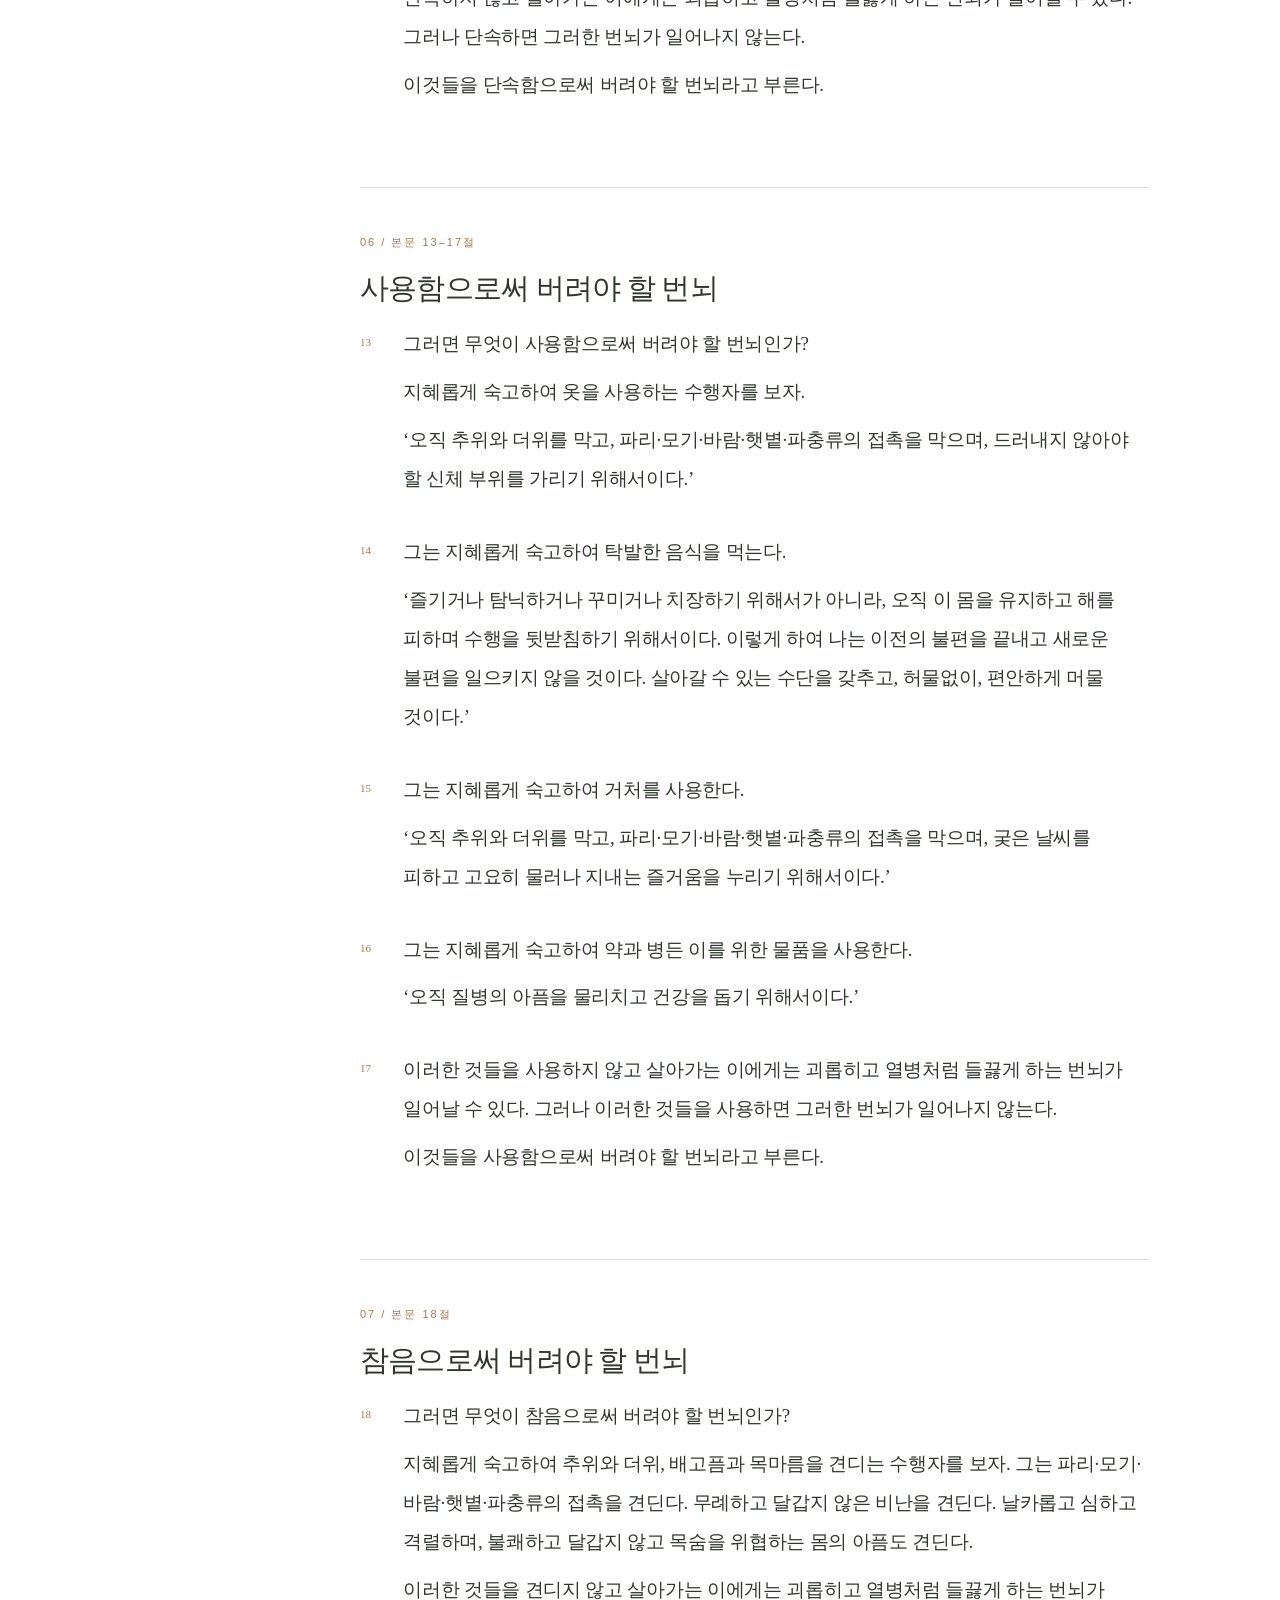
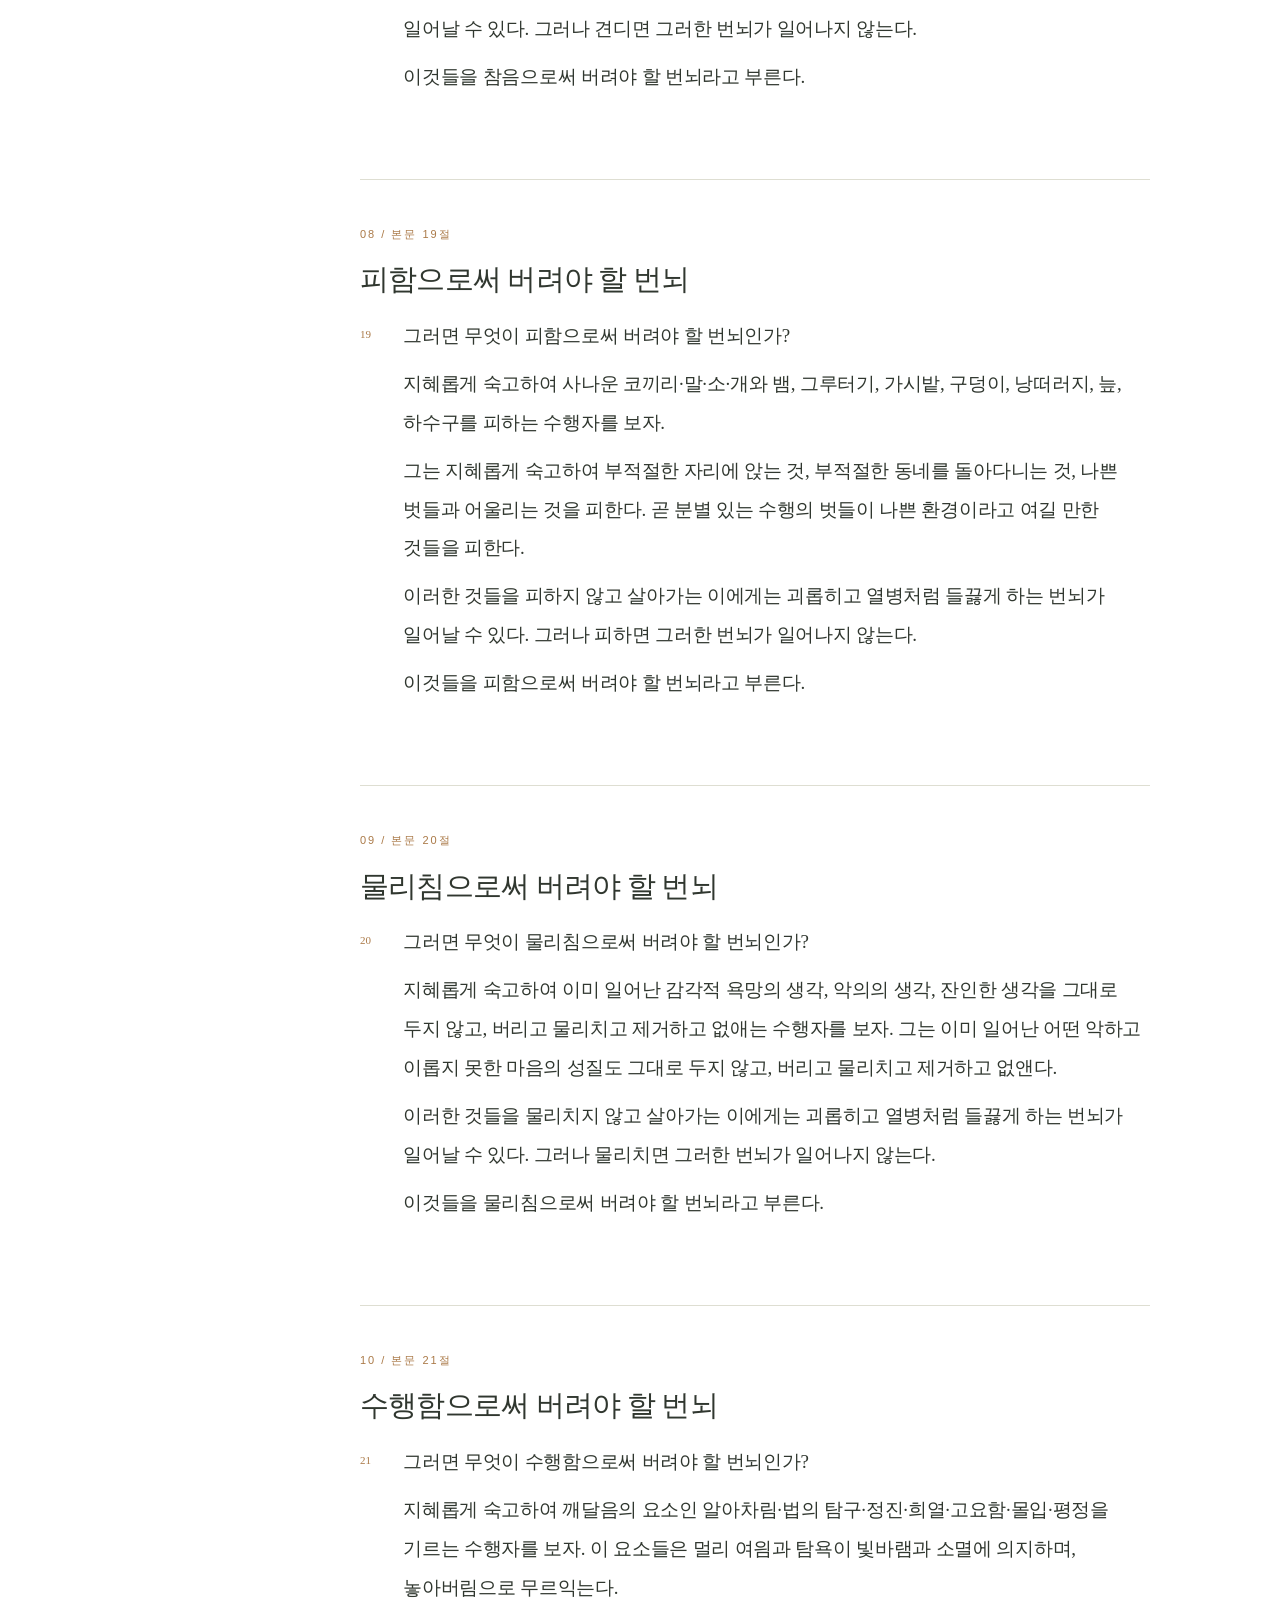
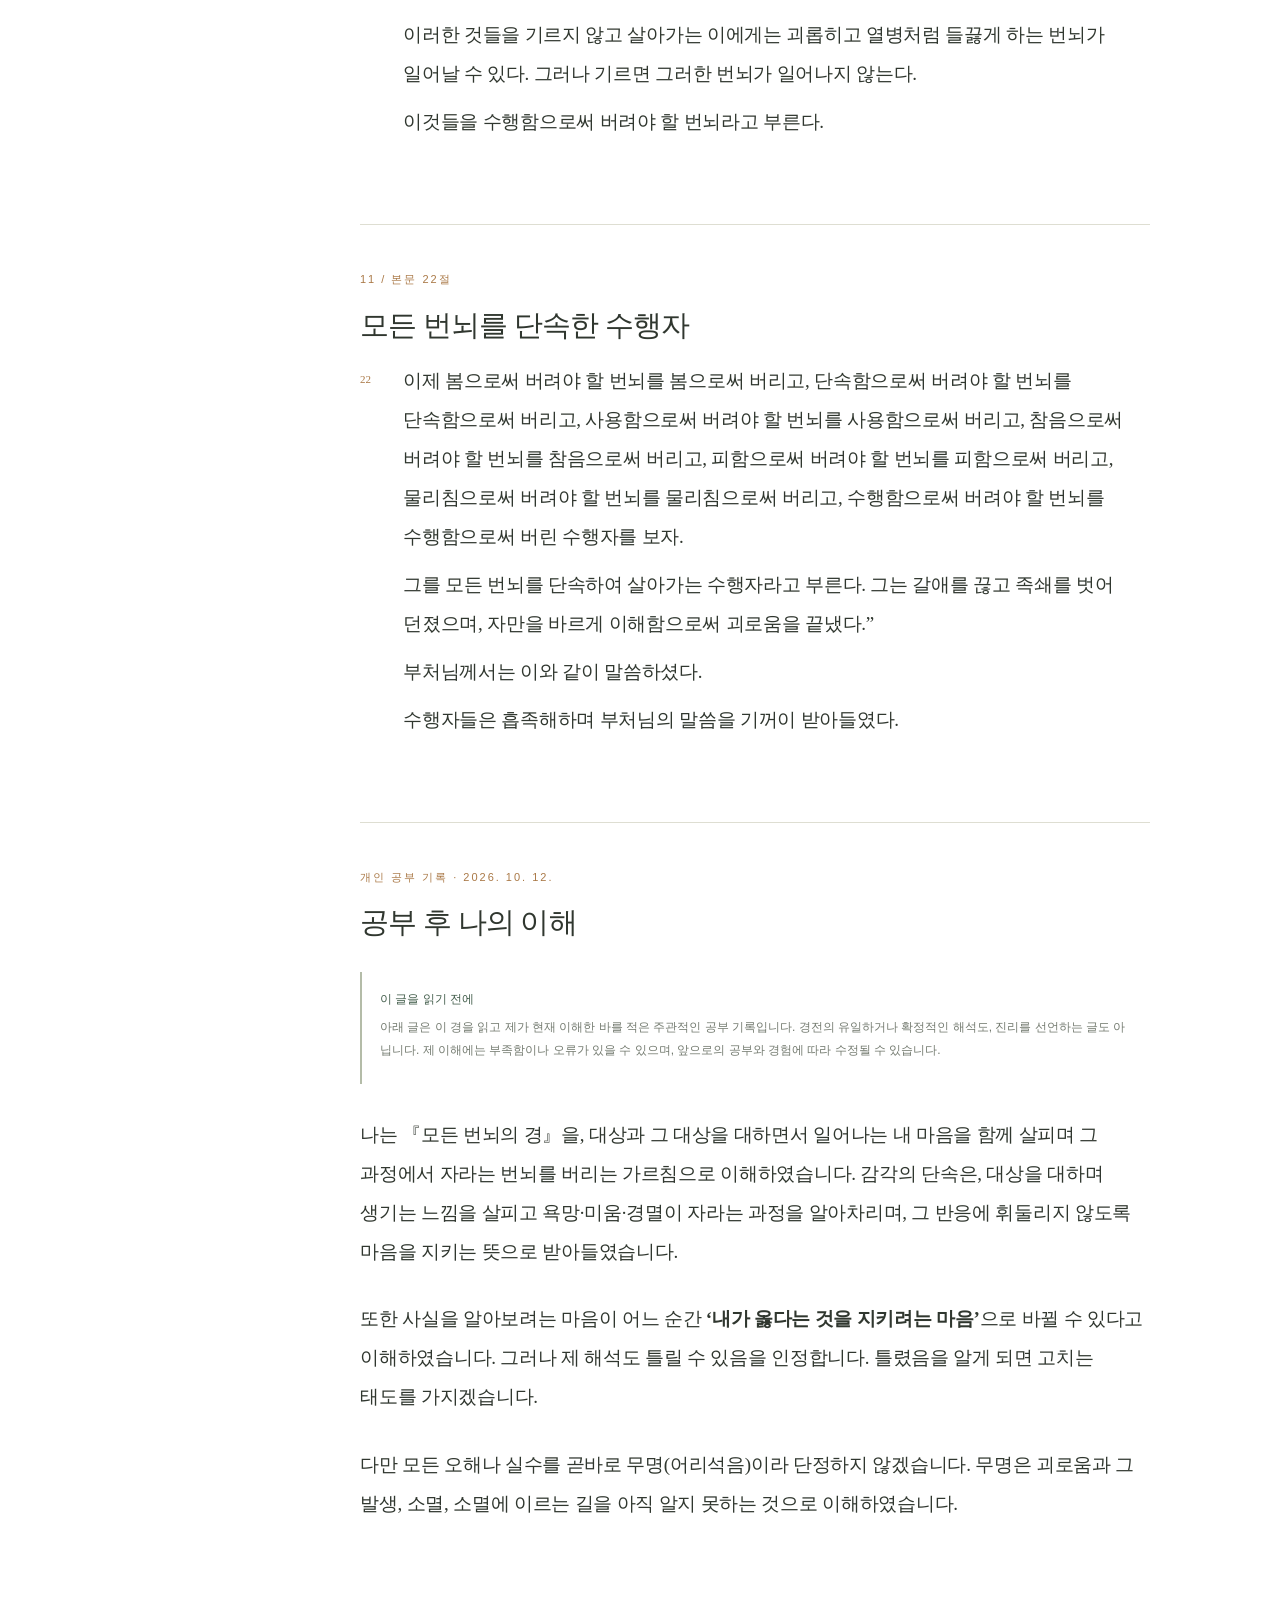
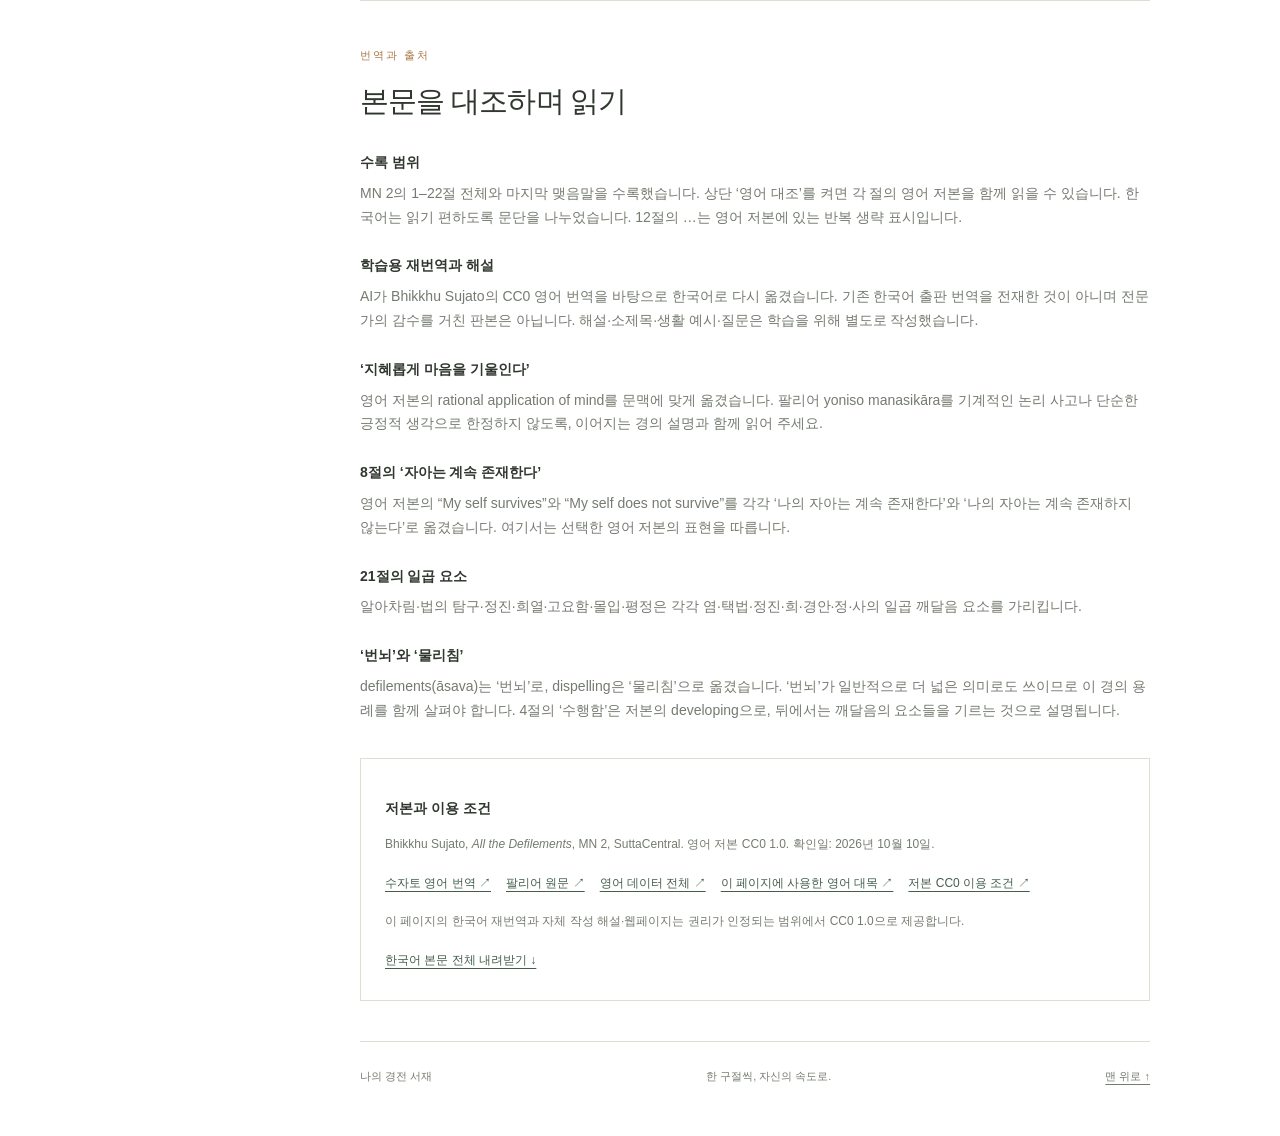
==== commit 306baad2: "Add MN 8 self-effacement study reader Add a proofread Korean learning retranslation of the complete " ====
--- a/mn2.html
+++ b/mn2.html
@@ -10,7 +10,7 @@
 .personal-reflection{margin-top:28px}.personal-reflection .korean p{margin-bottom:1.5em}.reflection-notice{margin:24px 0 32px;padding:16px 18px;background:var(--paper);line-height:1.9}@media print{.reflection-notice{display:block!important}.personal-reflection{break-before:page}}</style></head>
 <body><a class="skip" href="#reading">본문으로 이동</a><div id="progress" aria-hidden="true"></div>
 <header><div class="header-brand"><button id="sidebar-open" class="icon-button" aria-label="목차 펼치기" title="목차 펼치기" aria-expanded="false" aria-controls="reader-sidebar" hidden><svg viewBox="0 0 24 24" width="20" height="20" fill="none" stroke="currentColor" stroke-width="1.6" stroke-linecap="round" stroke-linejoin="round" aria-hidden="true" focusable="false"><rect x="3" y="3" width="18" height="18" rx="4"/><path d="M9 3v18"/></svg></button><a class="brand" href="index.html"><svg class="brand-mark" xmlns="http://www.w3.org/2000/svg" viewBox="0 0 32 32" width="24" height="24" aria-hidden="true" focusable="false"><g fill="none" stroke="currentColor" stroke-width="1.75" stroke-linecap="round" stroke-linejoin="round"><circle cx="16" cy="16" r="13"/><path d="M16 12.75L16 3"/><path d="M18.298097 13.701903L25.192388 6.807612"/><path d="M19.25 16L29 16"/><path d="M18.298097 18.298097L25.192388 25.192388"/><path d="M16 19.25L16 29"/><path d="M13.701903 18.298097L6.807612 25.192388"/><path d="M12.75 16L3 16"/><path d="M13.701903 13.701903L6.807612 6.807612"/><circle cx="16" cy="16" r="3.25"/></g></svg><span class="brand-name">나의 경전 서재</span></a></div><span class="header-caption">천천히 읽고, 마음에 새기다</span><div class="header-actions"><button id="theme" class="icon-button" aria-label="어두운 화면으로 전환" title="어두운 화면으로 전환"><svg class="icon-moon" viewBox="0 0 24 24" width="20" height="20" fill="none" stroke="currentColor" stroke-width="1.6" stroke-linecap="round" stroke-linejoin="round" aria-hidden="true" focusable="false"><path d="M20.9 13A9 9 0 0 1 11 3.1 9 9 0 1 0 20.9 13Z"/></svg><svg class="icon-sun" viewBox="0 0 24 24" width="20" height="20" fill="none" stroke="currentColor" stroke-width="1.6" stroke-linecap="round" stroke-linejoin="round" aria-hidden="true" focusable="false"><circle cx="12" cy="12" r="4"/><path d="M12 2v2m0 16v2M2 12h2m16 0h2M4.9 4.9l1.4 1.4m11.4 11.4 1.4 1.4m0-14.2-1.4 1.4M6.3 17.7l-1.4 1.4"/></svg></button></div></header>
-<div class="layout"><aside id="reader-sidebar"><div class="shelf-heading"><div class="shelf-label">SUTTA LIBRARY</div><button id="sidebar-toggle" class="icon-button" aria-label="목차 접기" title="목차 접기" aria-expanded="true" aria-controls="reader-sidebar"><svg viewBox="0 0 24 24" width="20" height="20" fill="none" stroke="currentColor" stroke-width="1.6" stroke-linecap="round" stroke-linejoin="round" aria-hidden="true" focusable="false"><rect x="3" y="3" width="18" height="18" rx="4"/><path d="M9 3v18"/></svg></button></div><div class="shelf-title">경전 공부</div><!-- library:start --><div class="library-tree" role="navigation" aria-label="경전 선택"><details class="library-category" open><summary><span class="library-category-title">맛지마 니까야</span><span class="library-count">7편</span><svg class="library-chevron" viewBox="0 0 16 16" width="16" height="16" aria-hidden="true" focusable="false"><path d="m6 4 4 4-4 4" fill="none" stroke="currentColor" stroke-width="1.5" stroke-linecap="round" stroke-linejoin="round"/></svg></summary><div class="library-books"><a class="library-book" href="index.html"><span class="library-code">M001</span><span class="library-book-title">뿌리에 대한 법문 경</span></a><a class="library-book" href="mn2.html" aria-current="page"><span class="library-code">M002</span><span class="library-book-title">모든 번뇌의 경</span></a><a class="library-book" href="mn3.html"><span class="library-code">M003</span><span class="library-book-title">법의 상속자 경</span></a><a class="library-book" href="mn4.html"><span class="library-code">M004</span><span class="library-book-title">두려움과 공포의 경</span></a><a class="library-book" href="mn5.html"><span class="library-code">M005</span><span class="library-book-title">흠 없음의 경</span></a><a class="library-book" href="mn6.html"><span class="library-code">M006</span><span class="library-book-title">원한다면 경</span></a><a class="library-book" href="mn7.html"><span class="library-code">M007</span><span class="library-book-title">옷감의 비유 경</span></a></div></details></div><!-- library:end --><div class="book-card"><span>맛지마 니까야 · 두 번째 경</span><strong>M002</strong><p>모든 번뇌의 경</p></div>
+<div class="layout"><aside id="reader-sidebar"><div class="shelf-heading"><div class="shelf-label">SUTTA LIBRARY</div><button id="sidebar-toggle" class="icon-button" aria-label="목차 접기" title="목차 접기" aria-expanded="true" aria-controls="reader-sidebar"><svg viewBox="0 0 24 24" width="20" height="20" fill="none" stroke="currentColor" stroke-width="1.6" stroke-linecap="round" stroke-linejoin="round" aria-hidden="true" focusable="false"><rect x="3" y="3" width="18" height="18" rx="4"/><path d="M9 3v18"/></svg></button></div><div class="shelf-title">경전 공부</div><!-- library:start --><div class="library-tree" role="navigation" aria-label="경전 선택"><details class="library-category" open><summary><span class="library-category-title">맛지마 니까야</span><span class="library-count">8편</span><svg class="library-chevron" viewBox="0 0 16 16" width="16" height="16" aria-hidden="true" focusable="false"><path d="m6 4 4 4-4 4" fill="none" stroke="currentColor" stroke-width="1.5" stroke-linecap="round" stroke-linejoin="round"/></svg></summary><div class="library-books"><a class="library-book" href="index.html"><span class="library-code">M001</span><span class="library-book-title">뿌리에 대한 법문 경</span></a><a class="library-book" href="mn2.html" aria-current="page"><span class="library-code">M002</span><span class="library-book-title">모든 번뇌의 경</span></a><a class="library-book" href="mn3.html"><span class="library-code">M003</span><span class="library-book-title">법의 상속자 경</span></a><a class="library-book" href="mn4.html"><span class="library-code">M004</span><span class="library-book-title">두려움과 공포의 경</span></a><a class="library-book" href="mn5.html"><span class="library-code">M005</span><span class="library-book-title">흠 없음의 경</span></a><a class="library-book" href="mn6.html"><span class="library-code">M006</span><span class="library-book-title">원한다면 경</span></a><a class="library-book" href="mn7.html"><span class="library-code">M007</span><span class="library-book-title">옷감의 비유 경</span></a><a class="library-book" href="mn8.html"><span class="library-code">M008</span><span class="library-book-title">깎아 없앰의 경</span></a></div></details></div><!-- library:end --><div class="book-card"><span>맛지마 니까야 · 두 번째 경</span><strong>M002</strong><p>모든 번뇌의 경</p></div>
 <nav aria-label="본문 목차"><a href="#opening"><span>01</span>법문을 여는 말씀</a><a href="#attention"><span>02</span>무엇을 알고 보는가</a><a href="#methods"><span>03</span>일곱 가지 길의 예고</a><a href="#seeing"><span>04</span>봄으로써 버려야 할 번뇌</a><a href="#restraint"><span>05</span>단속함으로써 버려야 할 번뇌</a><a href="#using"><span>06</span>사용함으로써 버려야 할 번뇌</a><a href="#enduring"><span>07</span>참음으로써 버려야 할 번뇌</a><a href="#avoiding"><span>08</span>피함으로써 버려야 할 번뇌</a><a href="#dispelling"><span>09</span>물리침으로써 버려야 할 번뇌</a><a href="#developing"><span>10</span>수행함으로써 버려야 할 번뇌</a><a href="#conclusion"><span>11</span>모든 번뇌를 단속한 수행자</a><a href="#my-understanding"><span>12</span>공부 후 나의 이해</a></nav><a class="source-nav" href="#translation">번역과 출처 ↗</a></aside>
 <main id="top"><div class="hero"><div class="eyebrow">맛지마 니까야 · 두 번째 경 · 전문</div><h1>모든 번뇌의 경</h1><p class="pali" lang="pi">Sabbāsavasutta</p><p class="intro">내가 마음을 기울이는 방식은<br>번뇌를 키우는가, 줄이는가.</p><div class="hero-meta"><span>MN 2 · 1–22절 전문</span><span>한국어 학습용 재번역</span><span>본문과 해설</span></div><p class="study-date">공부 시작 · 2026년 10월 10일</p></div>
 <div class="toolbar" aria-label="읽기 설정"><div><button id="smaller" aria-label="글자 작게">가−</button><button id="larger" aria-label="글자 크게">가＋</button></div><label><input id="english-toggle" type="checkbox"> 영어 대조</label><button id="print">인쇄 / PDF</button></div>
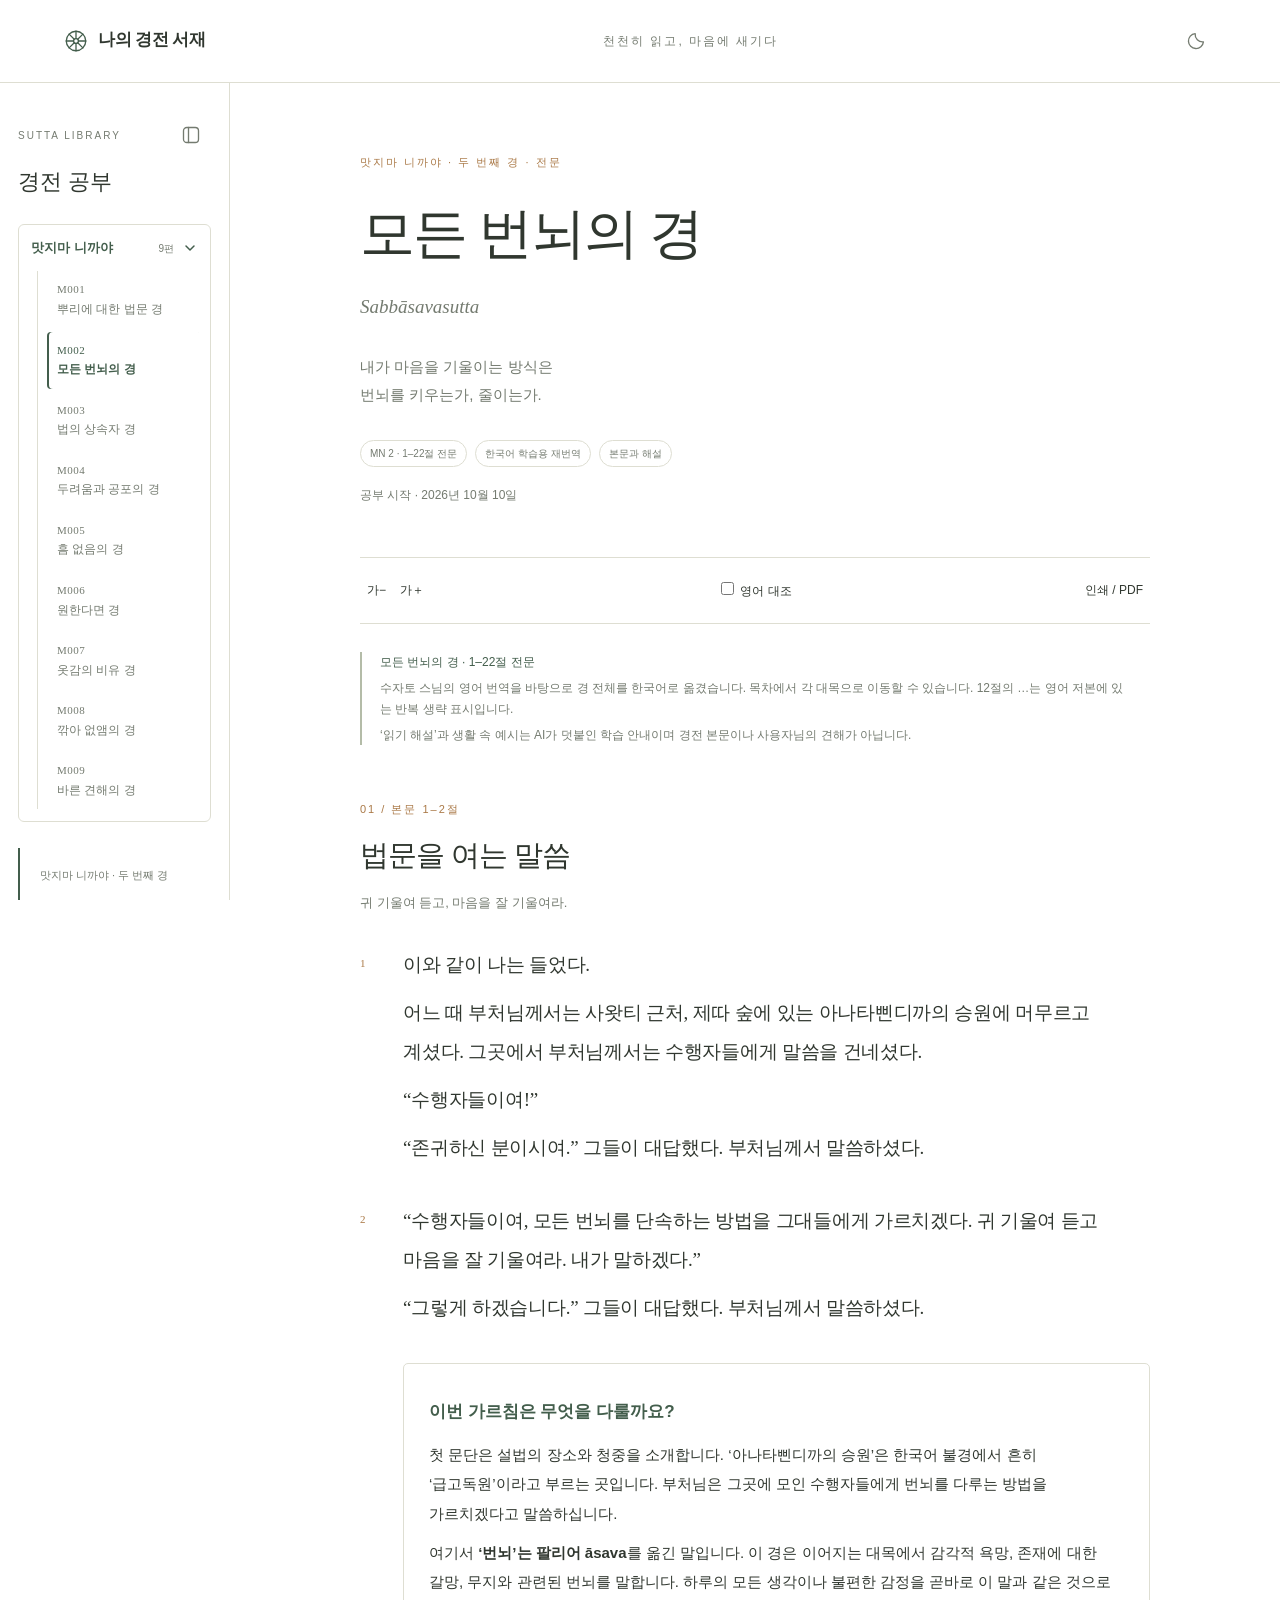
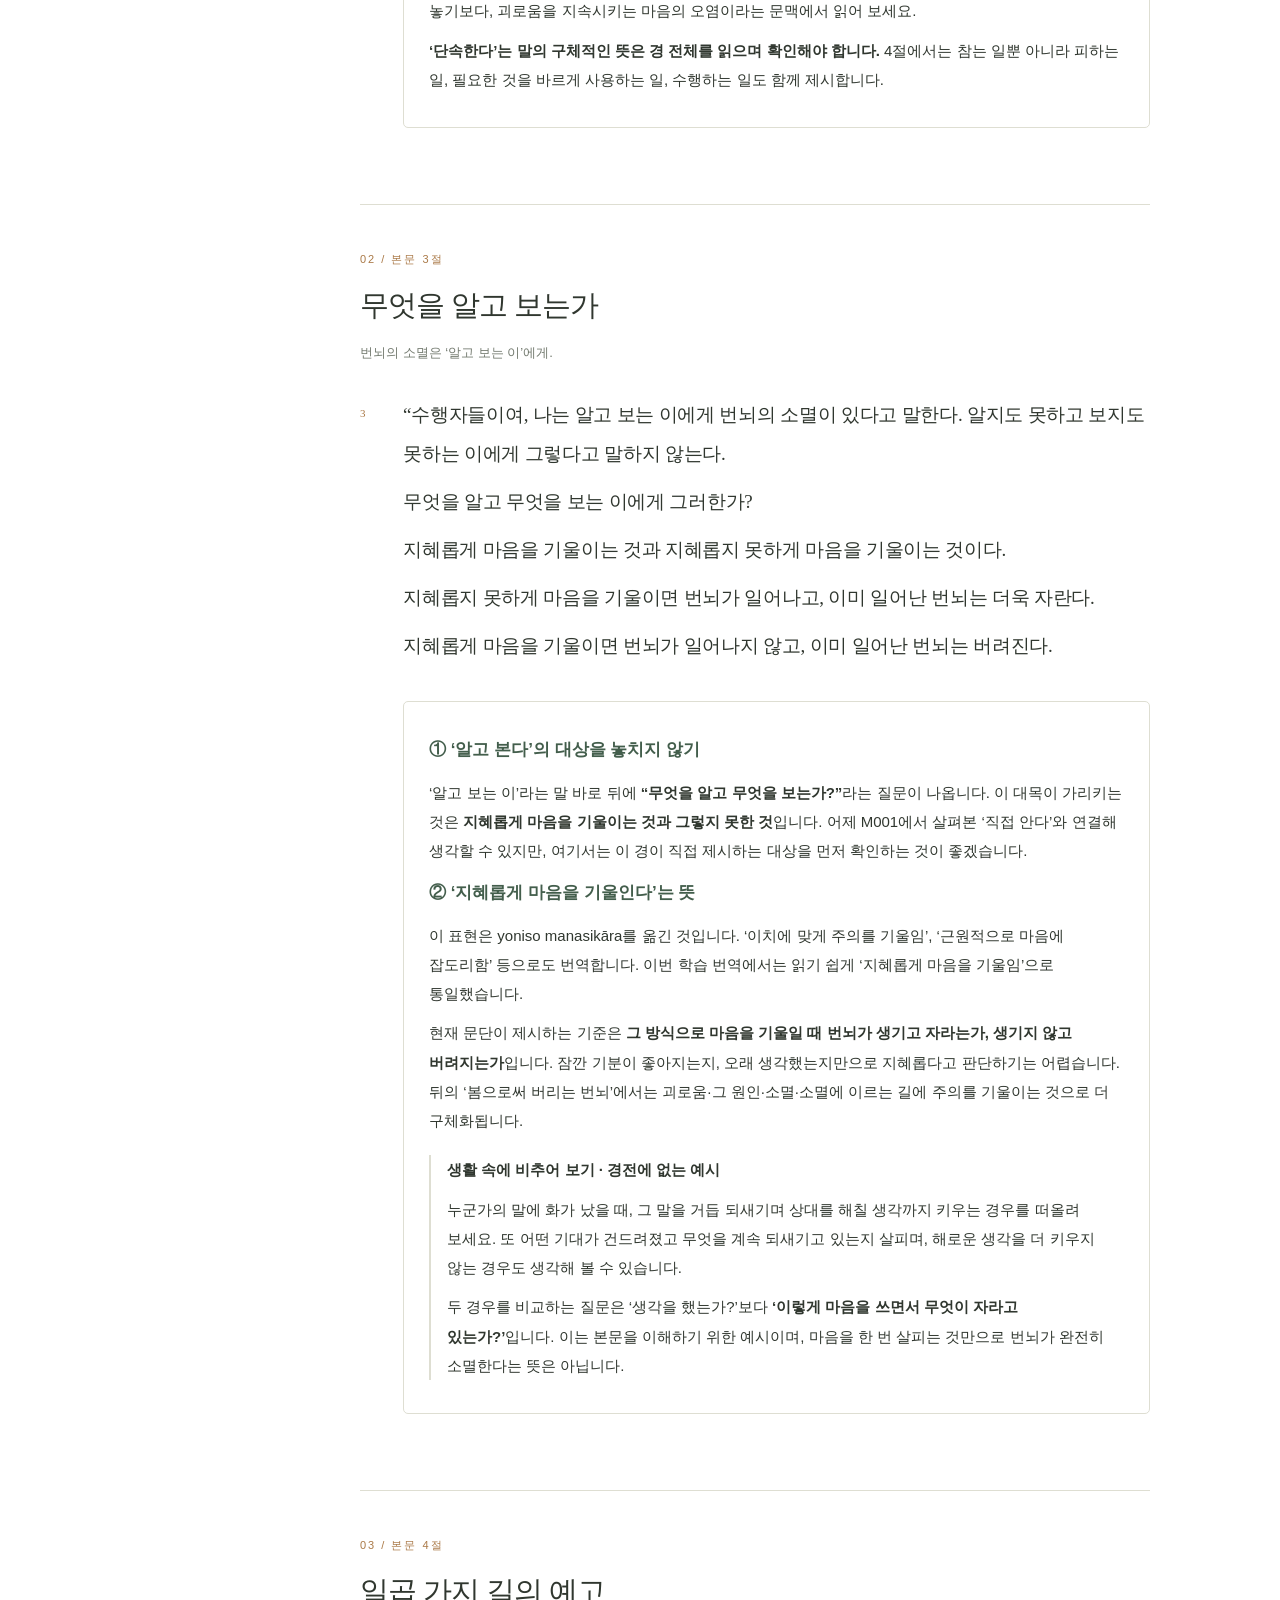
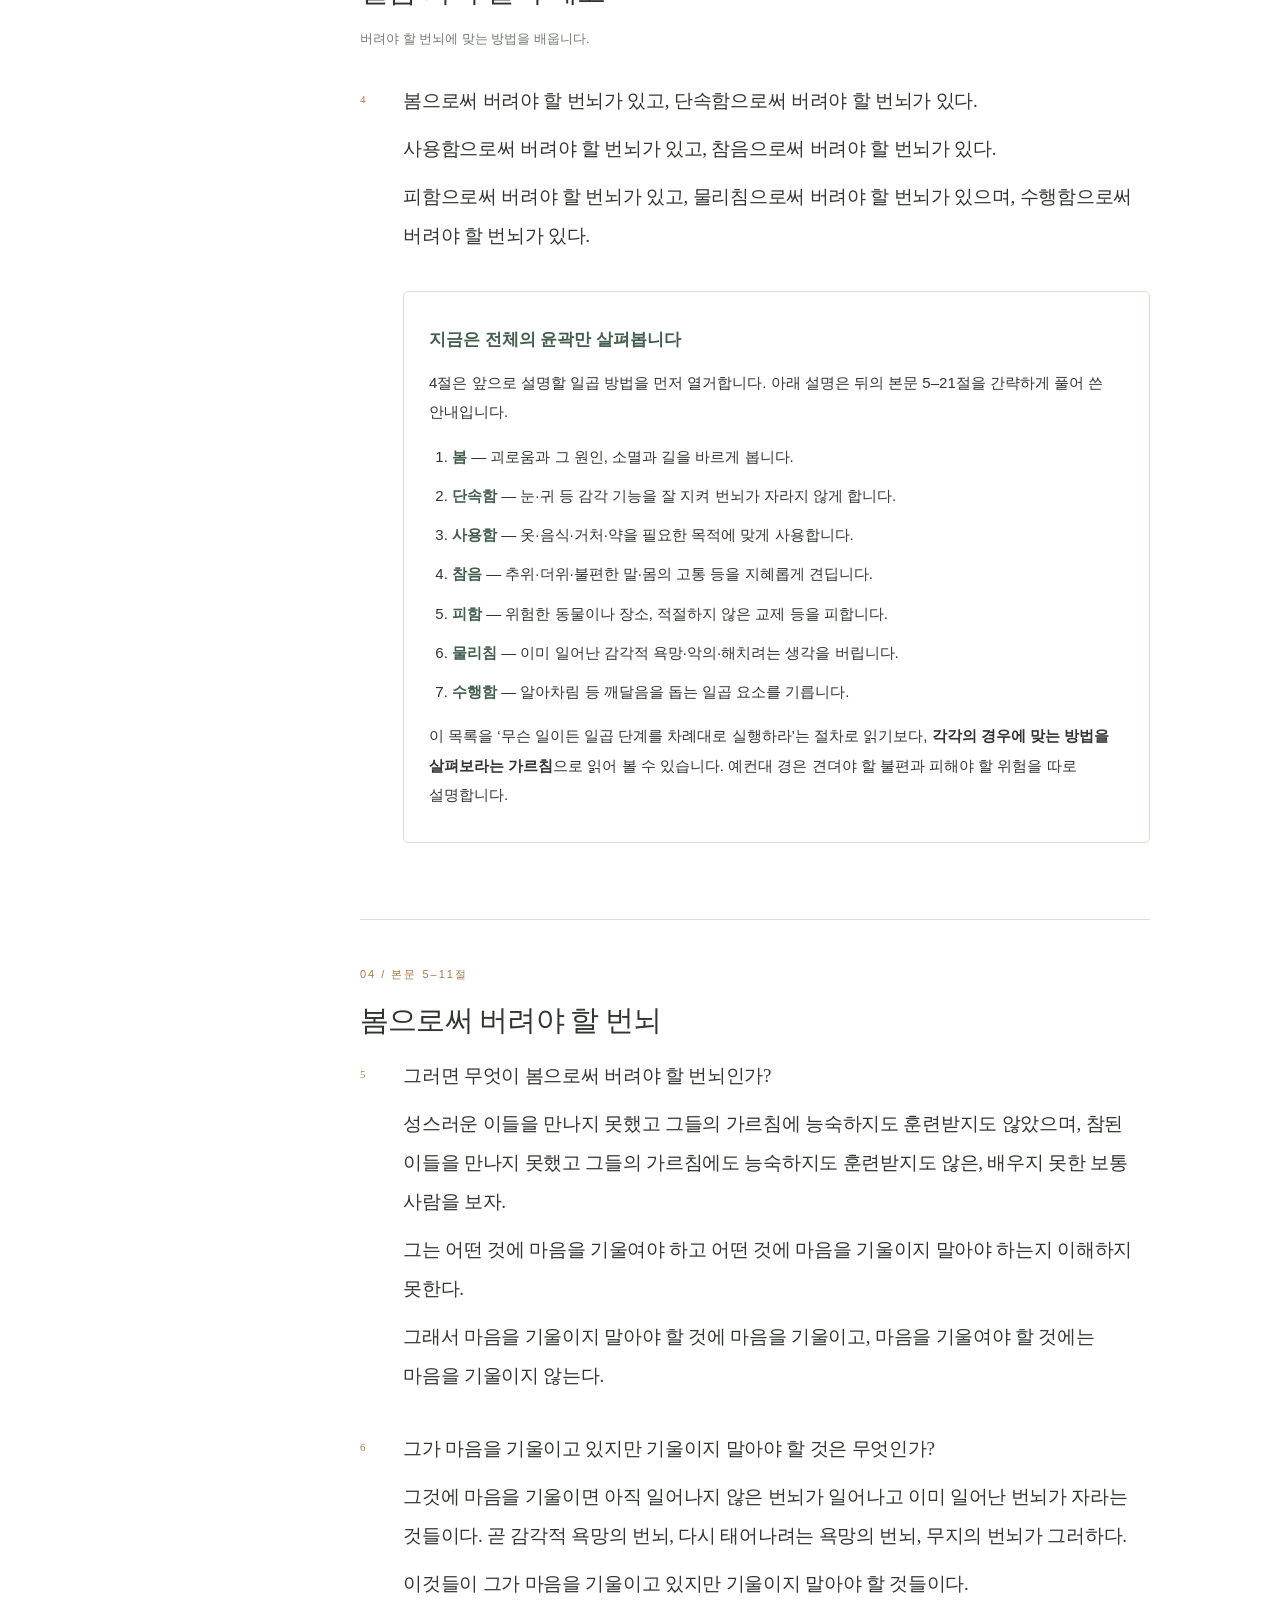
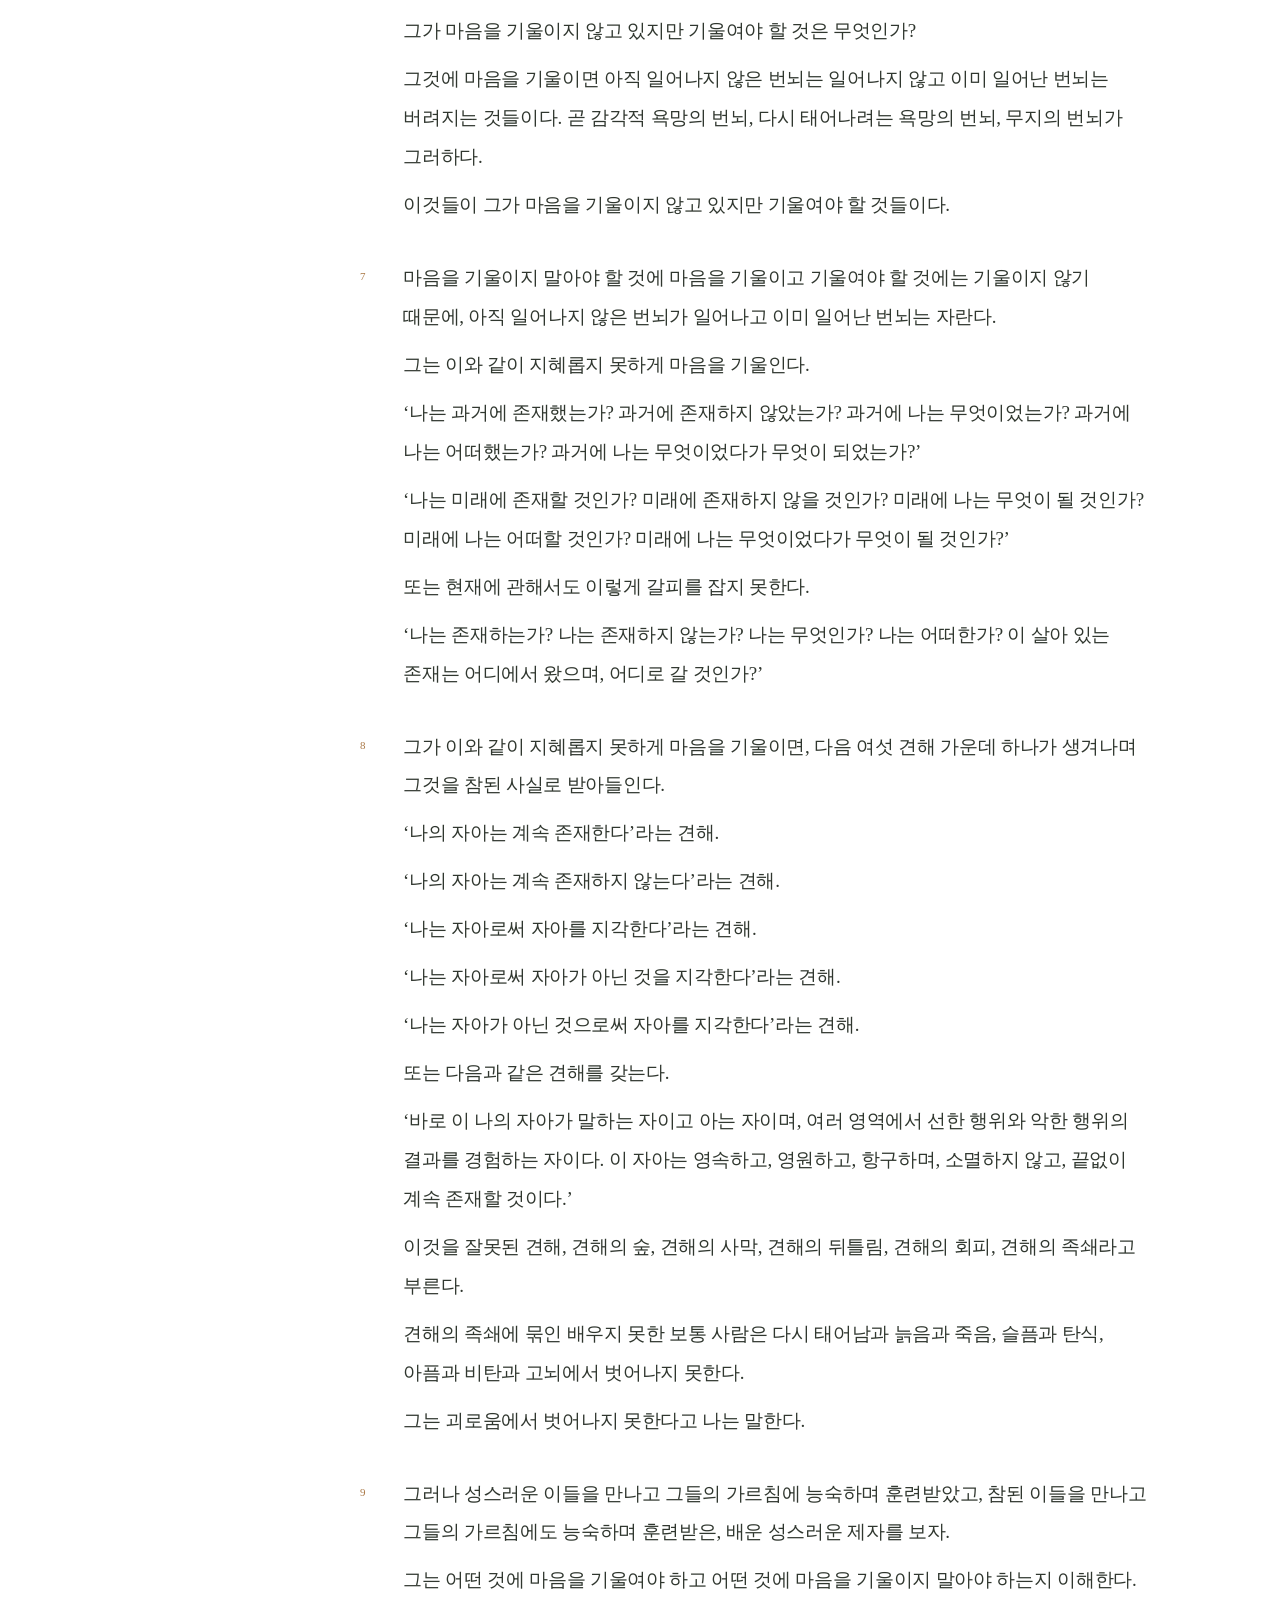
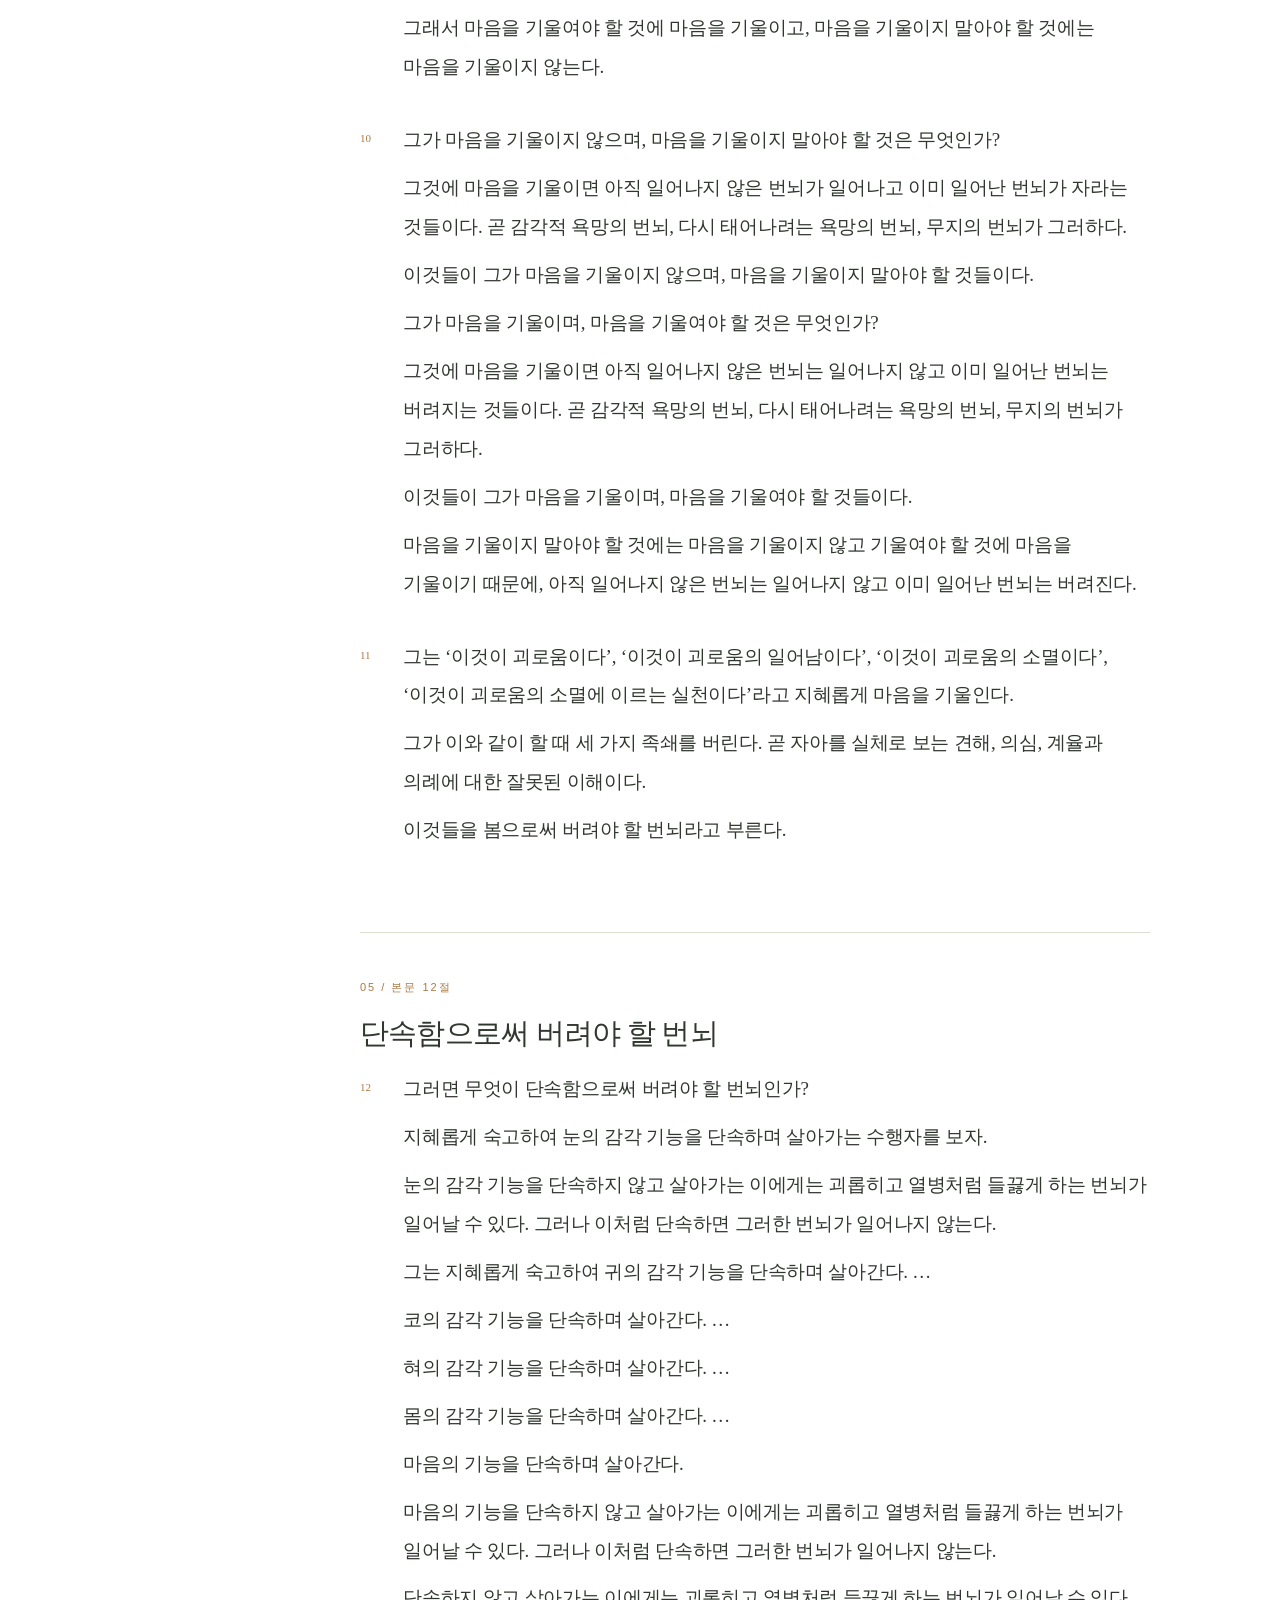
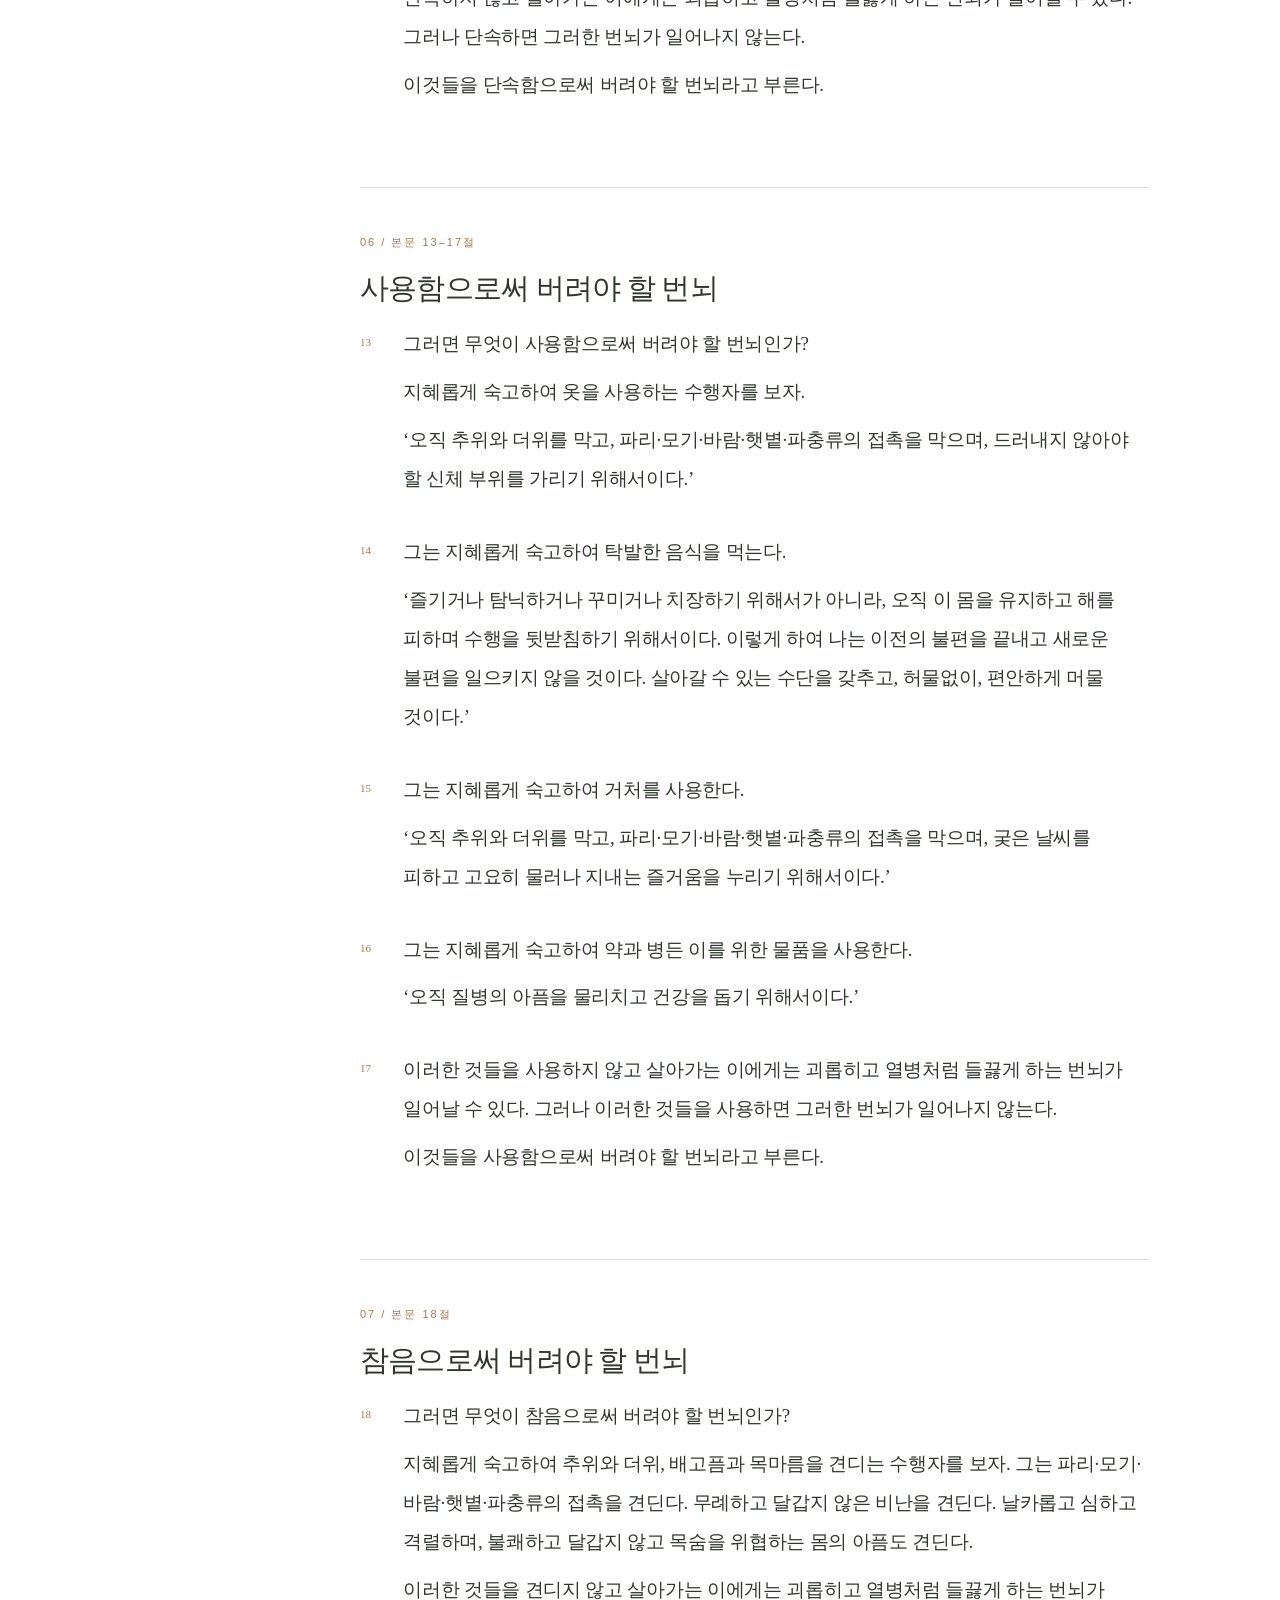
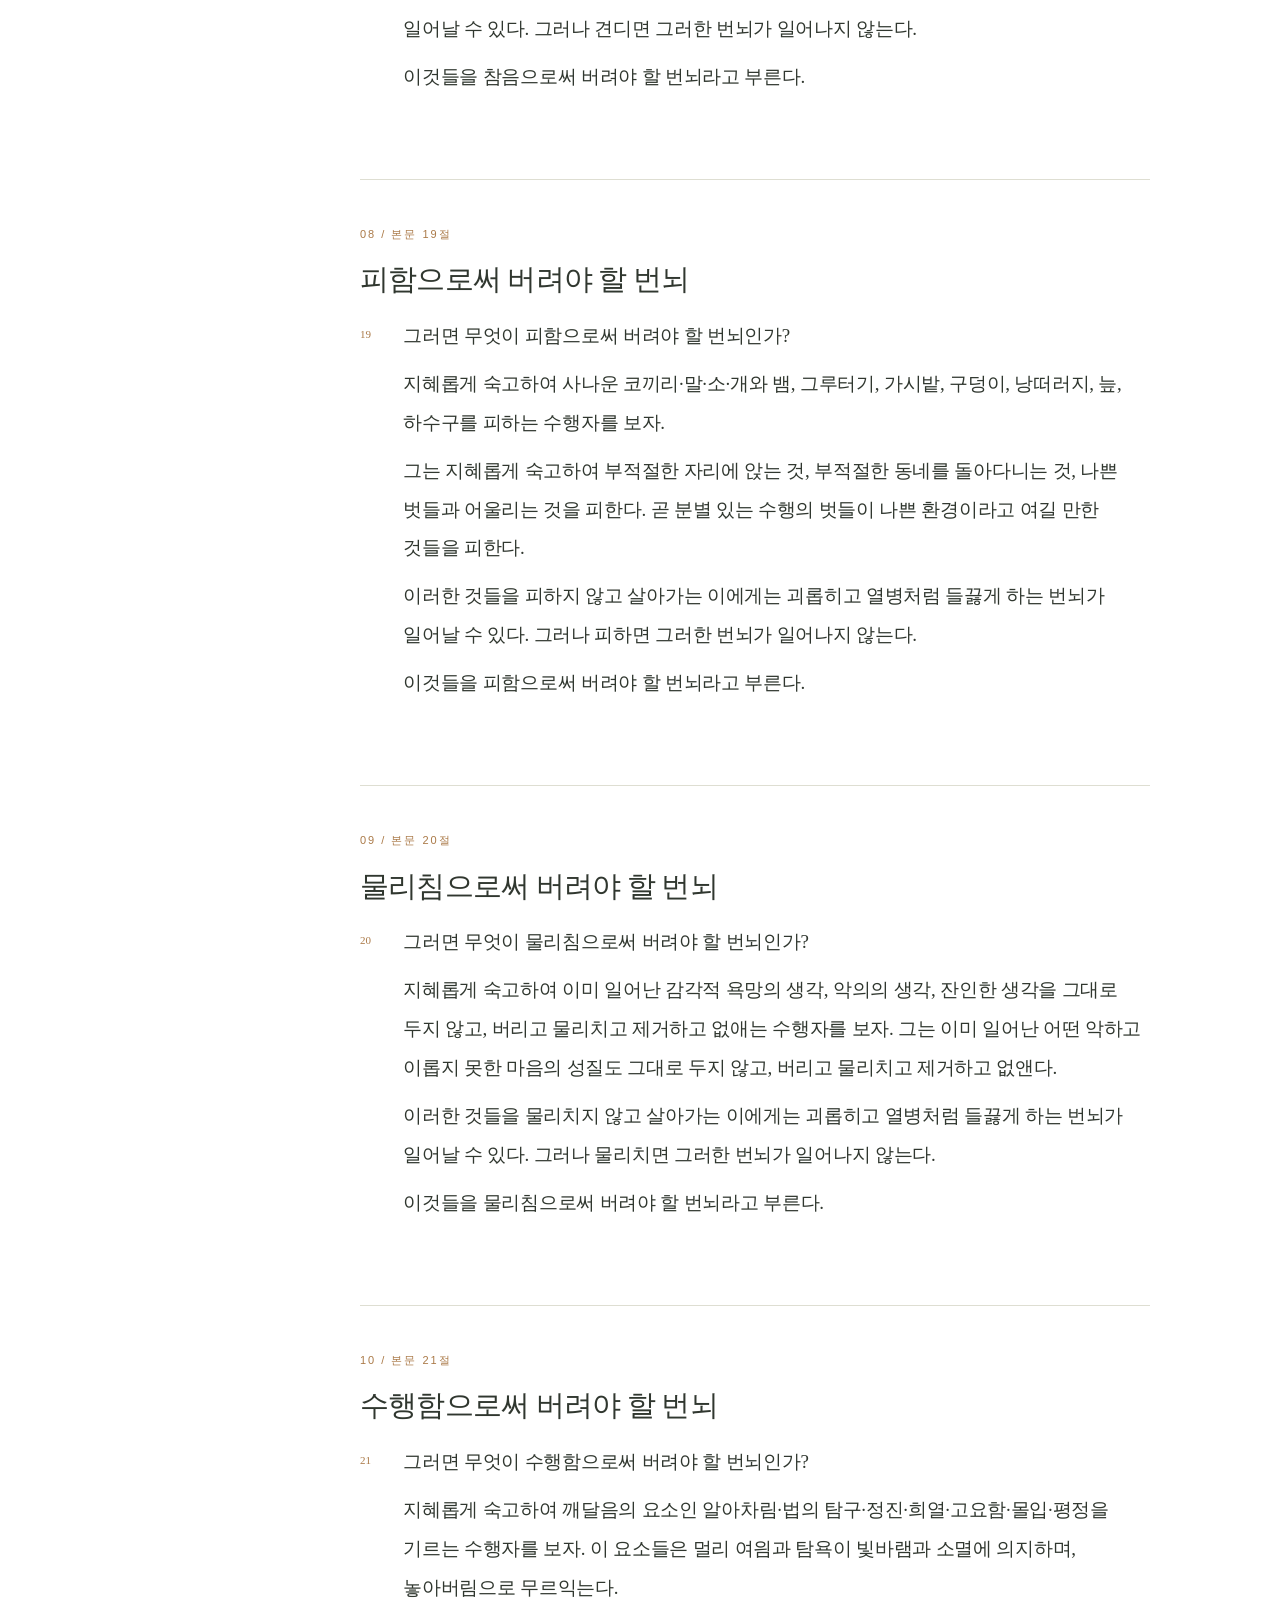
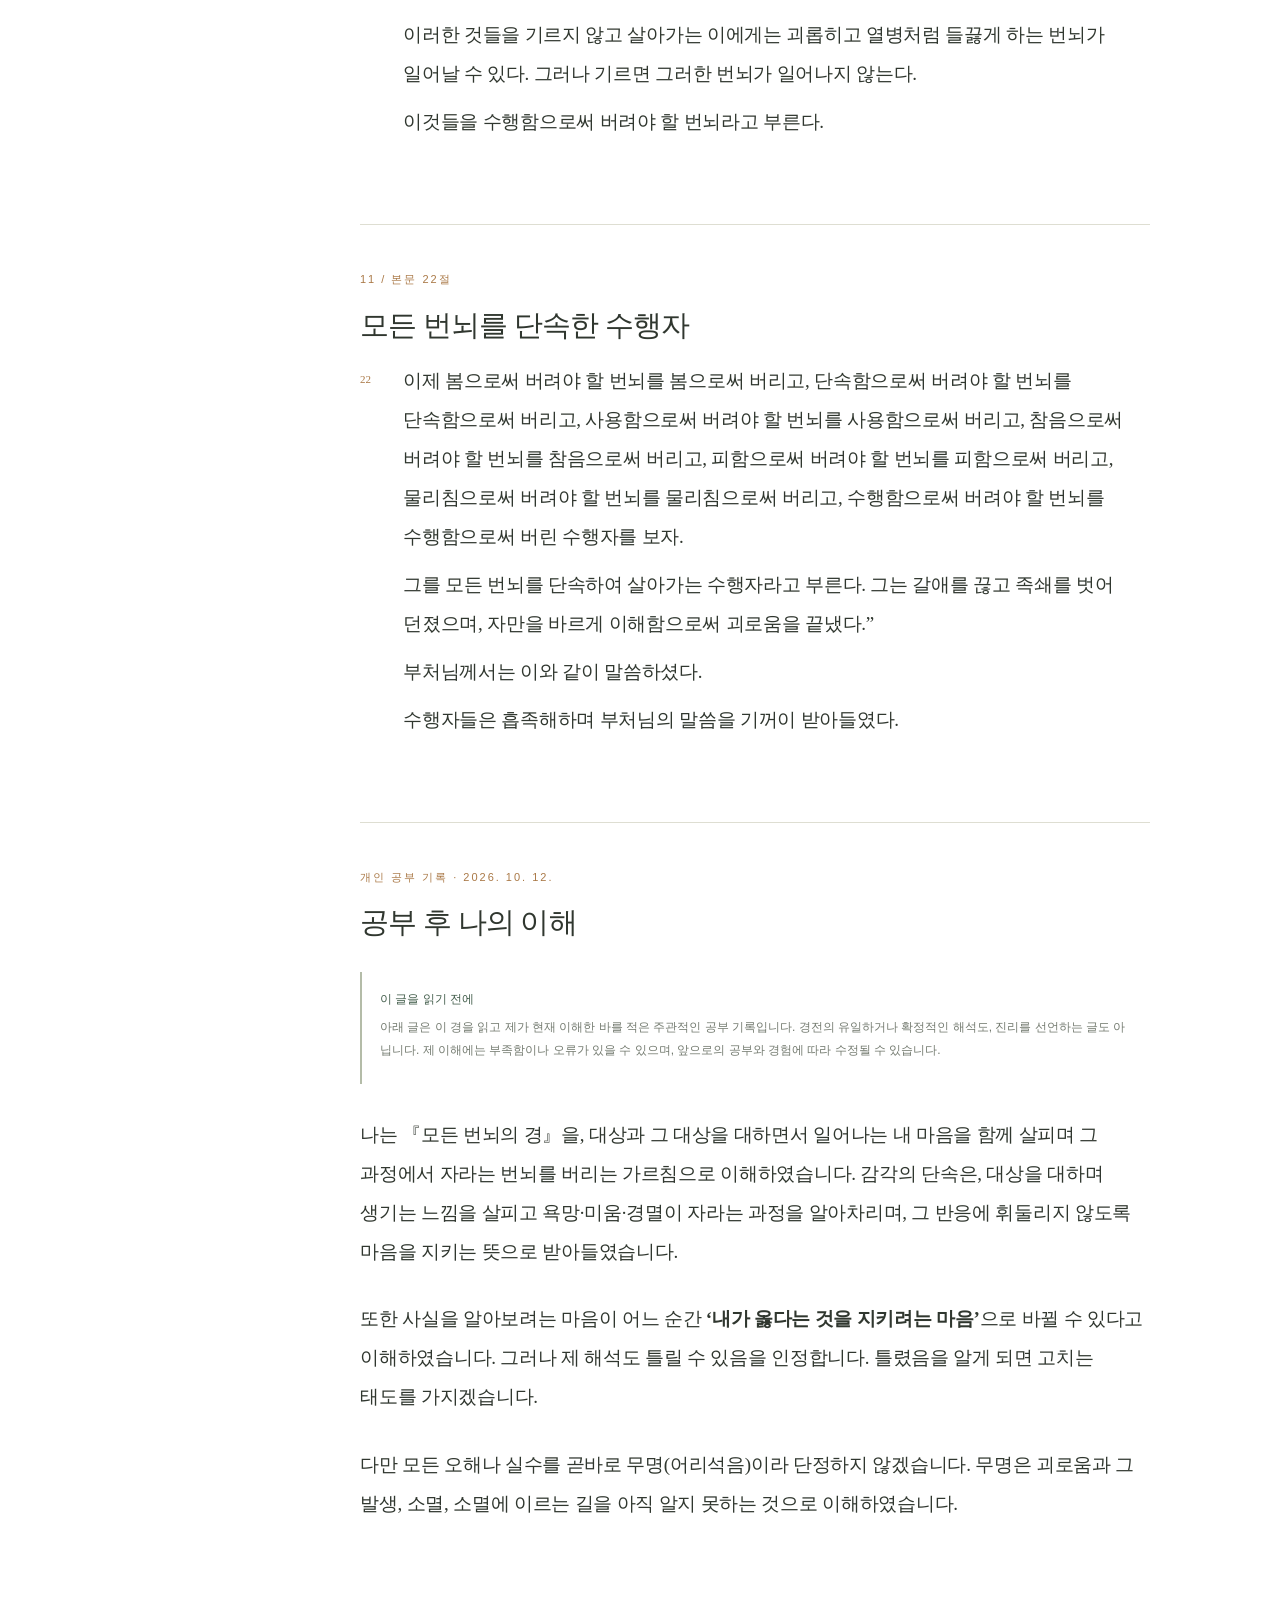
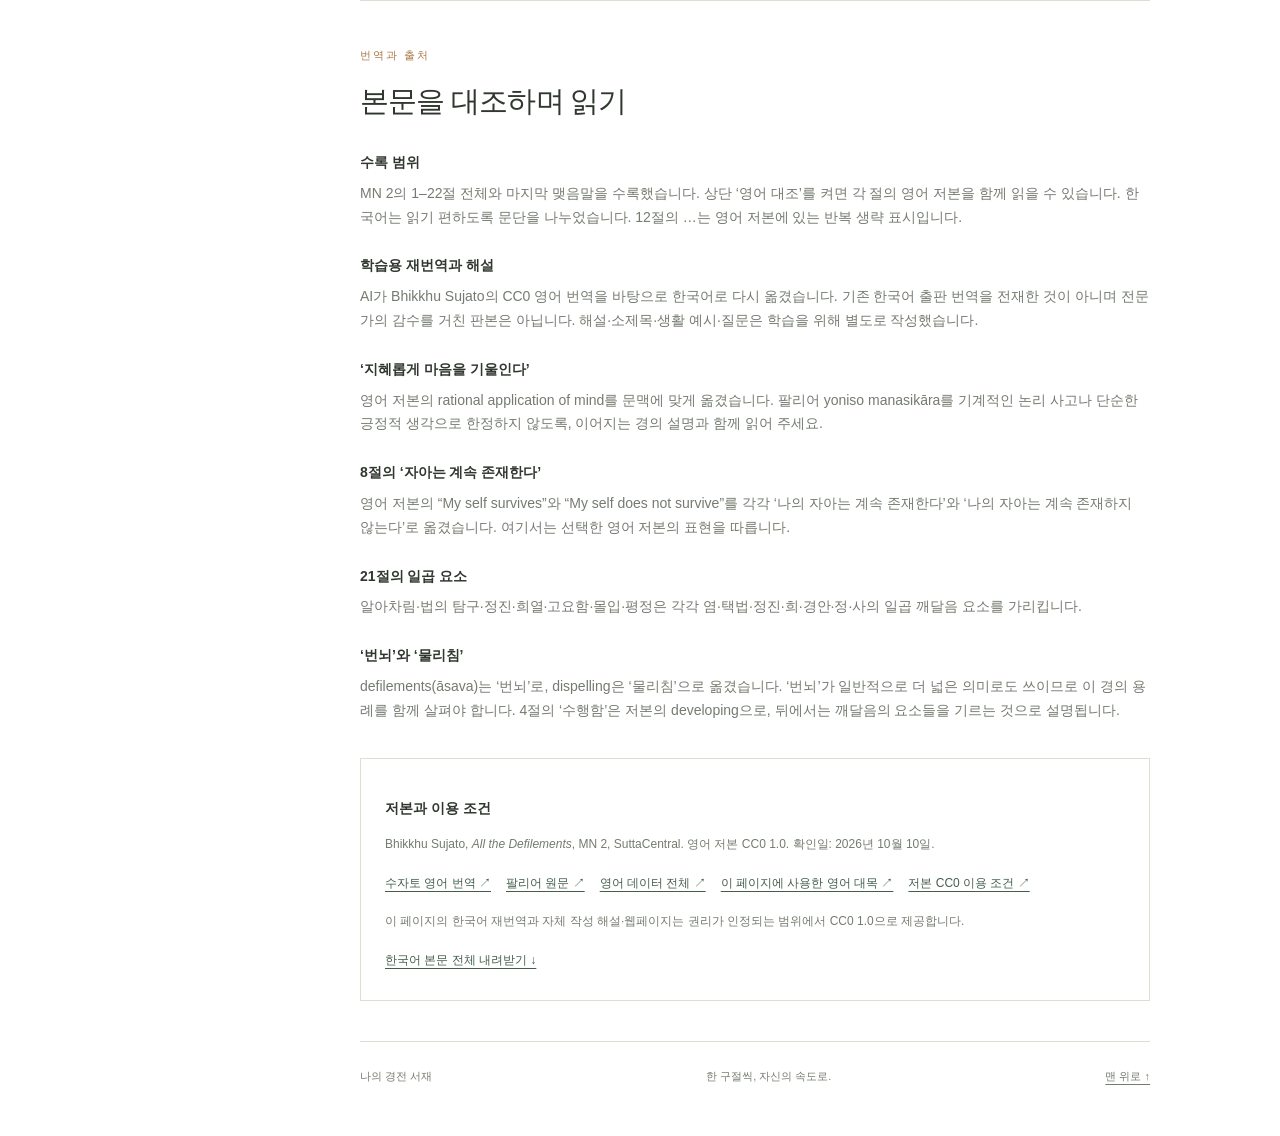
==== commit 1a275a1c: "M009 바른 견해의 경 전문과 서재 목록 추가 수자토 CC0 영어 저본 1–71절의 본문 172개 구절을 한국어 학습용으로 옮기고 전체 교열했습니다. 영어 대조·목차·번역 안내·" ====
--- a/mn2.html
+++ b/mn2.html
@@ -10,7 +10,7 @@
 .personal-reflection{margin-top:28px}.personal-reflection .korean p{margin-bottom:1.5em}.reflection-notice{margin:24px 0 32px;padding:16px 18px;background:var(--paper);line-height:1.9}@media print{.reflection-notice{display:block!important}.personal-reflection{break-before:page}}</style></head>
 <body><a class="skip" href="#reading">본문으로 이동</a><div id="progress" aria-hidden="true"></div>
 <header><div class="header-brand"><button id="sidebar-open" class="icon-button" aria-label="목차 펼치기" title="목차 펼치기" aria-expanded="false" aria-controls="reader-sidebar" hidden><svg viewBox="0 0 24 24" width="20" height="20" fill="none" stroke="currentColor" stroke-width="1.6" stroke-linecap="round" stroke-linejoin="round" aria-hidden="true" focusable="false"><rect x="3" y="3" width="18" height="18" rx="4"/><path d="M9 3v18"/></svg></button><a class="brand" href="index.html"><svg class="brand-mark" xmlns="http://www.w3.org/2000/svg" viewBox="0 0 32 32" width="24" height="24" aria-hidden="true" focusable="false"><g fill="none" stroke="currentColor" stroke-width="1.75" stroke-linecap="round" stroke-linejoin="round"><circle cx="16" cy="16" r="13"/><path d="M16 12.75L16 3"/><path d="M18.298097 13.701903L25.192388 6.807612"/><path d="M19.25 16L29 16"/><path d="M18.298097 18.298097L25.192388 25.192388"/><path d="M16 19.25L16 29"/><path d="M13.701903 18.298097L6.807612 25.192388"/><path d="M12.75 16L3 16"/><path d="M13.701903 13.701903L6.807612 6.807612"/><circle cx="16" cy="16" r="3.25"/></g></svg><span class="brand-name">나의 경전 서재</span></a></div><span class="header-caption">천천히 읽고, 마음에 새기다</span><div class="header-actions"><button id="theme" class="icon-button" aria-label="어두운 화면으로 전환" title="어두운 화면으로 전환"><svg class="icon-moon" viewBox="0 0 24 24" width="20" height="20" fill="none" stroke="currentColor" stroke-width="1.6" stroke-linecap="round" stroke-linejoin="round" aria-hidden="true" focusable="false"><path d="M20.9 13A9 9 0 0 1 11 3.1 9 9 0 1 0 20.9 13Z"/></svg><svg class="icon-sun" viewBox="0 0 24 24" width="20" height="20" fill="none" stroke="currentColor" stroke-width="1.6" stroke-linecap="round" stroke-linejoin="round" aria-hidden="true" focusable="false"><circle cx="12" cy="12" r="4"/><path d="M12 2v2m0 16v2M2 12h2m16 0h2M4.9 4.9l1.4 1.4m11.4 11.4 1.4 1.4m0-14.2-1.4 1.4M6.3 17.7l-1.4 1.4"/></svg></button></div></header>
-<div class="layout"><aside id="reader-sidebar"><div class="shelf-heading"><div class="shelf-label">SUTTA LIBRARY</div><button id="sidebar-toggle" class="icon-button" aria-label="목차 접기" title="목차 접기" aria-expanded="true" aria-controls="reader-sidebar"><svg viewBox="0 0 24 24" width="20" height="20" fill="none" stroke="currentColor" stroke-width="1.6" stroke-linecap="round" stroke-linejoin="round" aria-hidden="true" focusable="false"><rect x="3" y="3" width="18" height="18" rx="4"/><path d="M9 3v18"/></svg></button></div><div class="shelf-title">경전 공부</div><!-- library:start --><div class="library-tree" role="navigation" aria-label="경전 선택"><details class="library-category" open><summary><span class="library-category-title">맛지마 니까야</span><span class="library-count">8편</span><svg class="library-chevron" viewBox="0 0 16 16" width="16" height="16" aria-hidden="true" focusable="false"><path d="m6 4 4 4-4 4" fill="none" stroke="currentColor" stroke-width="1.5" stroke-linecap="round" stroke-linejoin="round"/></svg></summary><div class="library-books"><a class="library-book" href="index.html"><span class="library-code">M001</span><span class="library-book-title">뿌리에 대한 법문 경</span></a><a class="library-book" href="mn2.html" aria-current="page"><span class="library-code">M002</span><span class="library-book-title">모든 번뇌의 경</span></a><a class="library-book" href="mn3.html"><span class="library-code">M003</span><span class="library-book-title">법의 상속자 경</span></a><a class="library-book" href="mn4.html"><span class="library-code">M004</span><span class="library-book-title">두려움과 공포의 경</span></a><a class="library-book" href="mn5.html"><span class="library-code">M005</span><span class="library-book-title">흠 없음의 경</span></a><a class="library-book" href="mn6.html"><span class="library-code">M006</span><span class="library-book-title">원한다면 경</span></a><a class="library-book" href="mn7.html"><span class="library-code">M007</span><span class="library-book-title">옷감의 비유 경</span></a><a class="library-book" href="mn8.html"><span class="library-code">M008</span><span class="library-book-title">깎아 없앰의 경</span></a></div></details></div><!-- library:end --><div class="book-card"><span>맛지마 니까야 · 두 번째 경</span><strong>M002</strong><p>모든 번뇌의 경</p></div>
+<div class="layout"><aside id="reader-sidebar"><div class="shelf-heading"><div class="shelf-label">SUTTA LIBRARY</div><button id="sidebar-toggle" class="icon-button" aria-label="목차 접기" title="목차 접기" aria-expanded="true" aria-controls="reader-sidebar"><svg viewBox="0 0 24 24" width="20" height="20" fill="none" stroke="currentColor" stroke-width="1.6" stroke-linecap="round" stroke-linejoin="round" aria-hidden="true" focusable="false"><rect x="3" y="3" width="18" height="18" rx="4"/><path d="M9 3v18"/></svg></button></div><div class="shelf-title">경전 공부</div><!-- library:start --><div class="library-tree" role="navigation" aria-label="경전 선택"><details class="library-category" open><summary><span class="library-category-title">맛지마 니까야</span><span class="library-count">9편</span><svg class="library-chevron" viewBox="0 0 16 16" width="16" height="16" aria-hidden="true" focusable="false"><path d="m6 4 4 4-4 4" fill="none" stroke="currentColor" stroke-width="1.5" stroke-linecap="round" stroke-linejoin="round"/></svg></summary><div class="library-books"><a class="library-book" href="index.html"><span class="library-code">M001</span><span class="library-book-title">뿌리에 대한 법문 경</span></a><a class="library-book" href="mn2.html" aria-current="page"><span class="library-code">M002</span><span class="library-book-title">모든 번뇌의 경</span></a><a class="library-book" href="mn3.html"><span class="library-code">M003</span><span class="library-book-title">법의 상속자 경</span></a><a class="library-book" href="mn4.html"><span class="library-code">M004</span><span class="library-book-title">두려움과 공포의 경</span></a><a class="library-book" href="mn5.html"><span class="library-code">M005</span><span class="library-book-title">흠 없음의 경</span></a><a class="library-book" href="mn6.html"><span class="library-code">M006</span><span class="library-book-title">원한다면 경</span></a><a class="library-book" href="mn7.html"><span class="library-code">M007</span><span class="library-book-title">옷감의 비유 경</span></a><a class="library-book" href="mn8.html"><span class="library-code">M008</span><span class="library-book-title">깎아 없앰의 경</span></a><a class="library-book" href="mn9.html"><span class="library-code">M009</span><span class="library-book-title">바른 견해의 경</span></a></div></details></div><!-- library:end --><div class="book-card"><span>맛지마 니까야 · 두 번째 경</span><strong>M002</strong><p>모든 번뇌의 경</p></div>
 <nav aria-label="본문 목차"><a href="#opening"><span>01</span>법문을 여는 말씀</a><a href="#attention"><span>02</span>무엇을 알고 보는가</a><a href="#methods"><span>03</span>일곱 가지 길의 예고</a><a href="#seeing"><span>04</span>봄으로써 버려야 할 번뇌</a><a href="#restraint"><span>05</span>단속함으로써 버려야 할 번뇌</a><a href="#using"><span>06</span>사용함으로써 버려야 할 번뇌</a><a href="#enduring"><span>07</span>참음으로써 버려야 할 번뇌</a><a href="#avoiding"><span>08</span>피함으로써 버려야 할 번뇌</a><a href="#dispelling"><span>09</span>물리침으로써 버려야 할 번뇌</a><a href="#developing"><span>10</span>수행함으로써 버려야 할 번뇌</a><a href="#conclusion"><span>11</span>모든 번뇌를 단속한 수행자</a><a href="#my-understanding"><span>12</span>공부 후 나의 이해</a></nav><a class="source-nav" href="#translation">번역과 출처 ↗</a></aside>
 <main id="top"><div class="hero"><div class="eyebrow">맛지마 니까야 · 두 번째 경 · 전문</div><h1>모든 번뇌의 경</h1><p class="pali" lang="pi">Sabbāsavasutta</p><p class="intro">내가 마음을 기울이는 방식은<br>번뇌를 키우는가, 줄이는가.</p><div class="hero-meta"><span>MN 2 · 1–22절 전문</span><span>한국어 학습용 재번역</span><span>본문과 해설</span></div><p class="study-date">공부 시작 · 2026년 10월 10일</p></div>
 <div class="toolbar" aria-label="읽기 설정"><div><button id="smaller" aria-label="글자 작게">가−</button><button id="larger" aria-label="글자 크게">가＋</button></div><label><input id="english-toggle" type="checkbox"> 영어 대조</label><button id="print">인쇄 / PDF</button></div>
